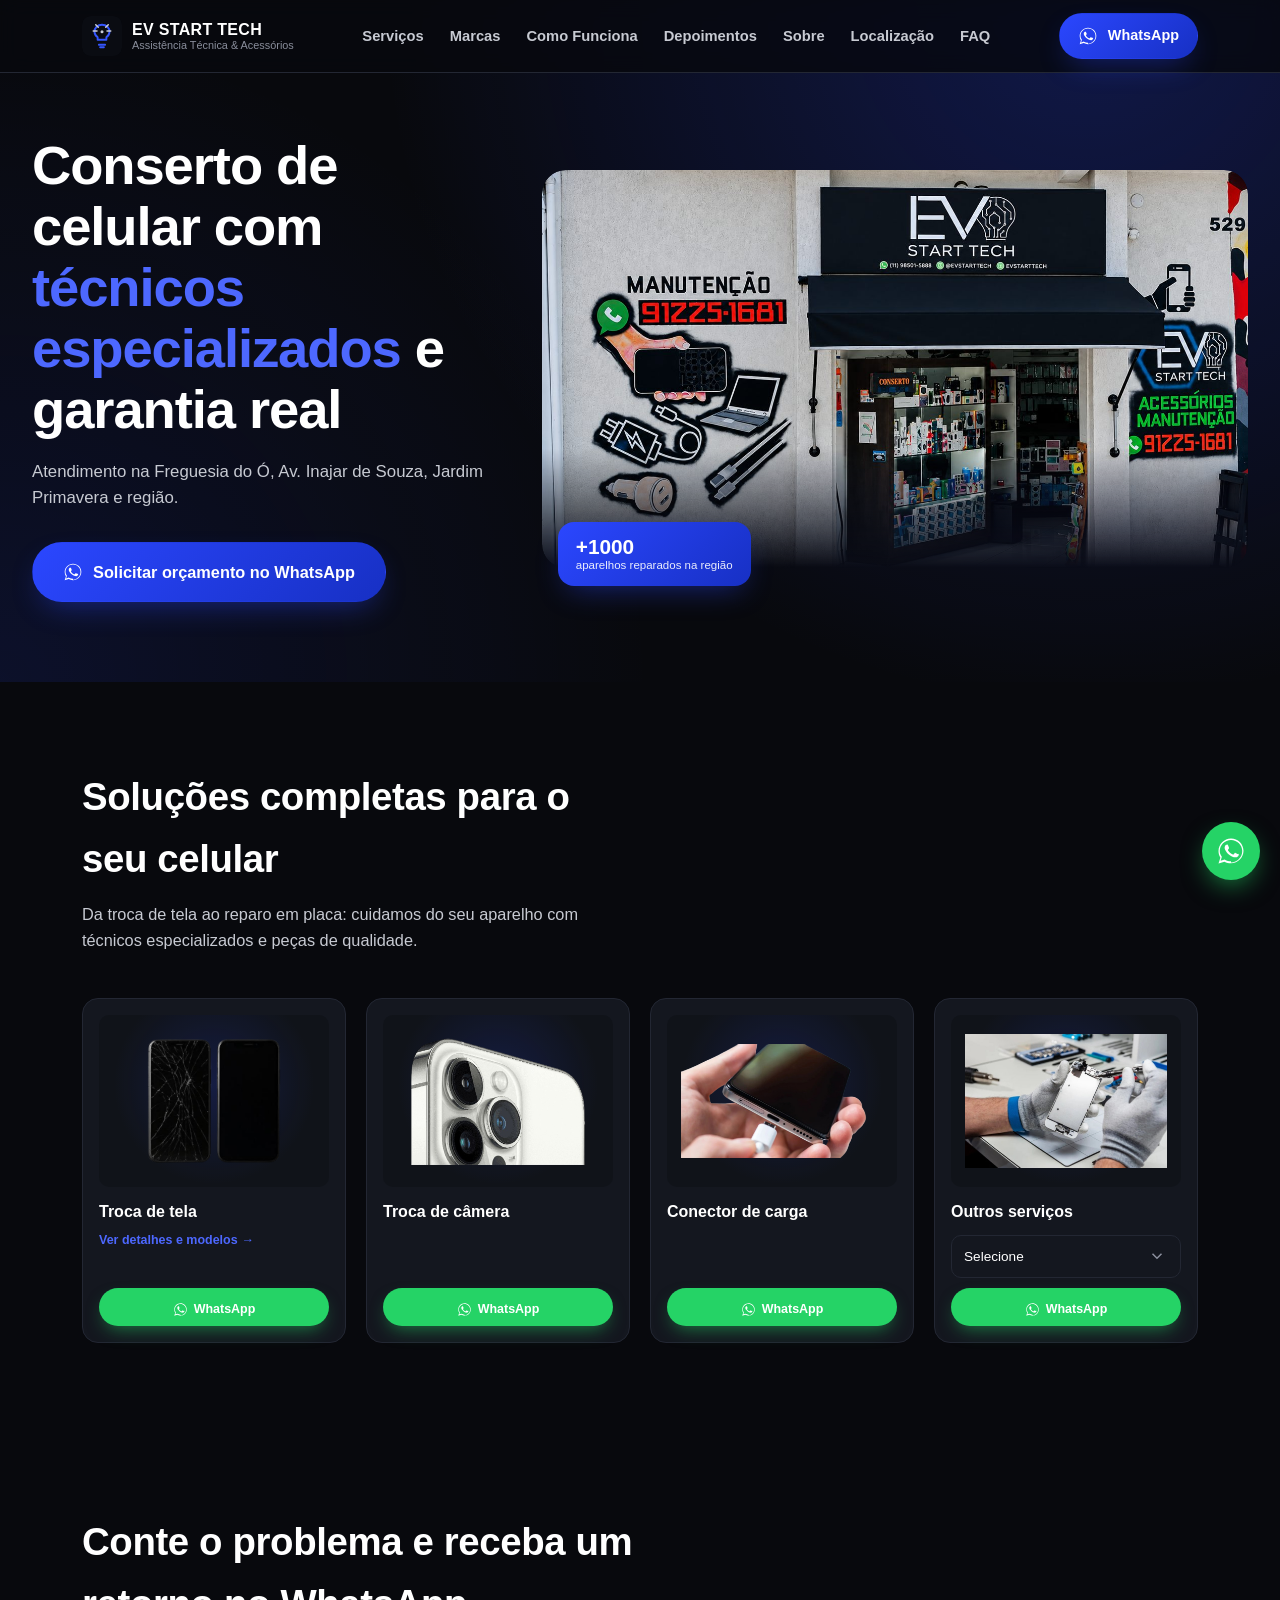
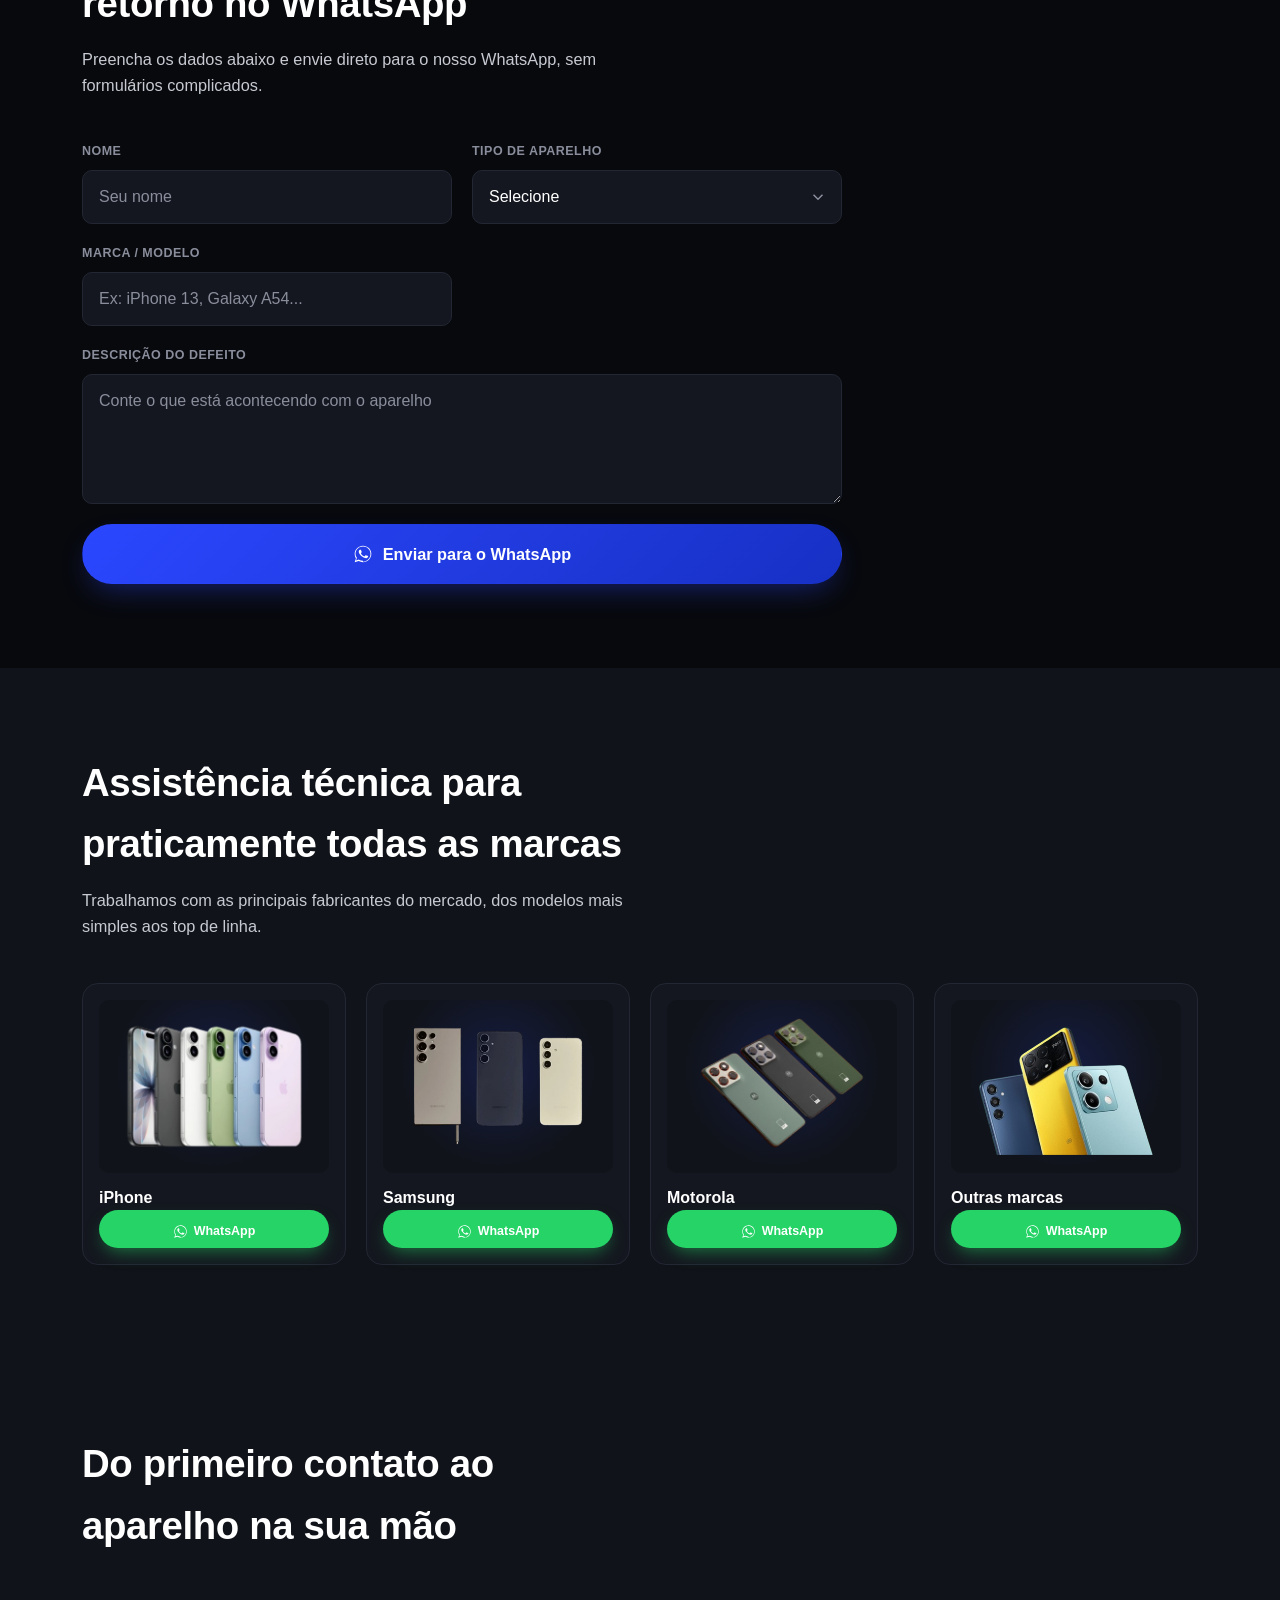
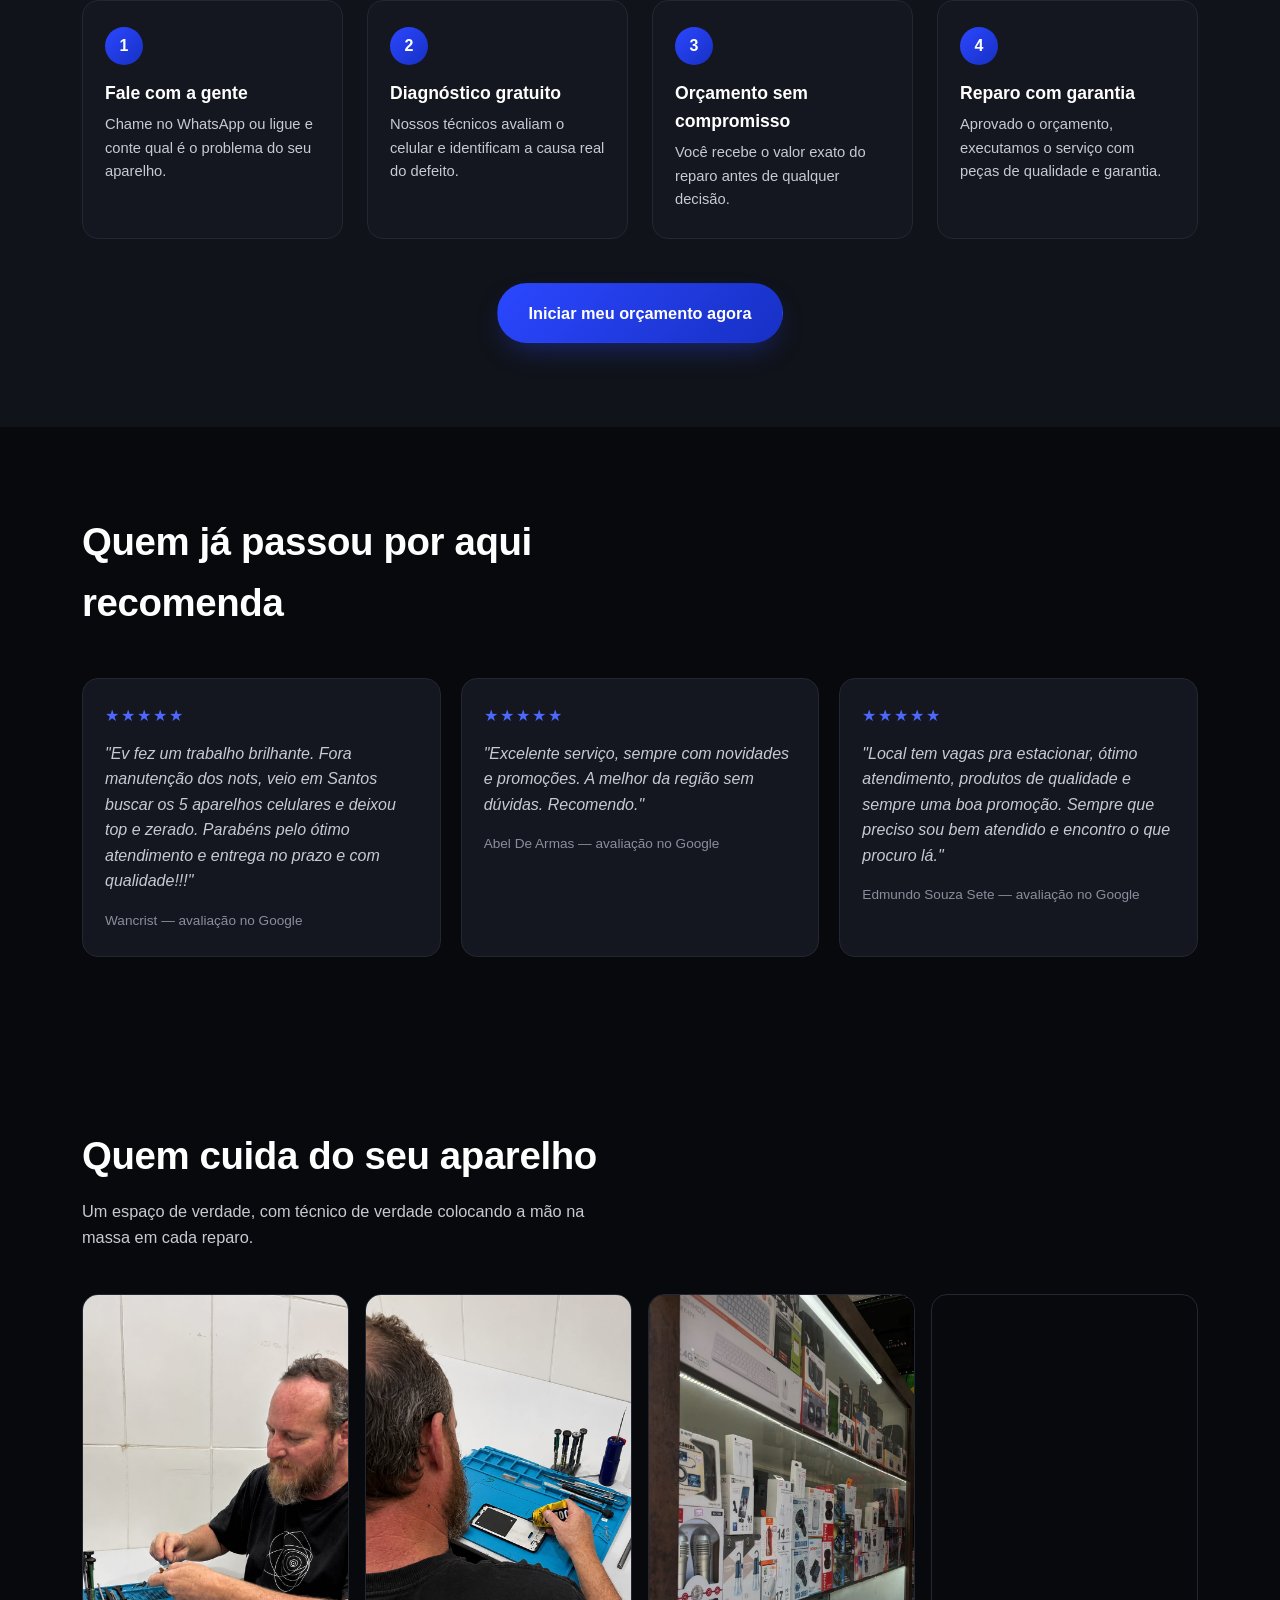
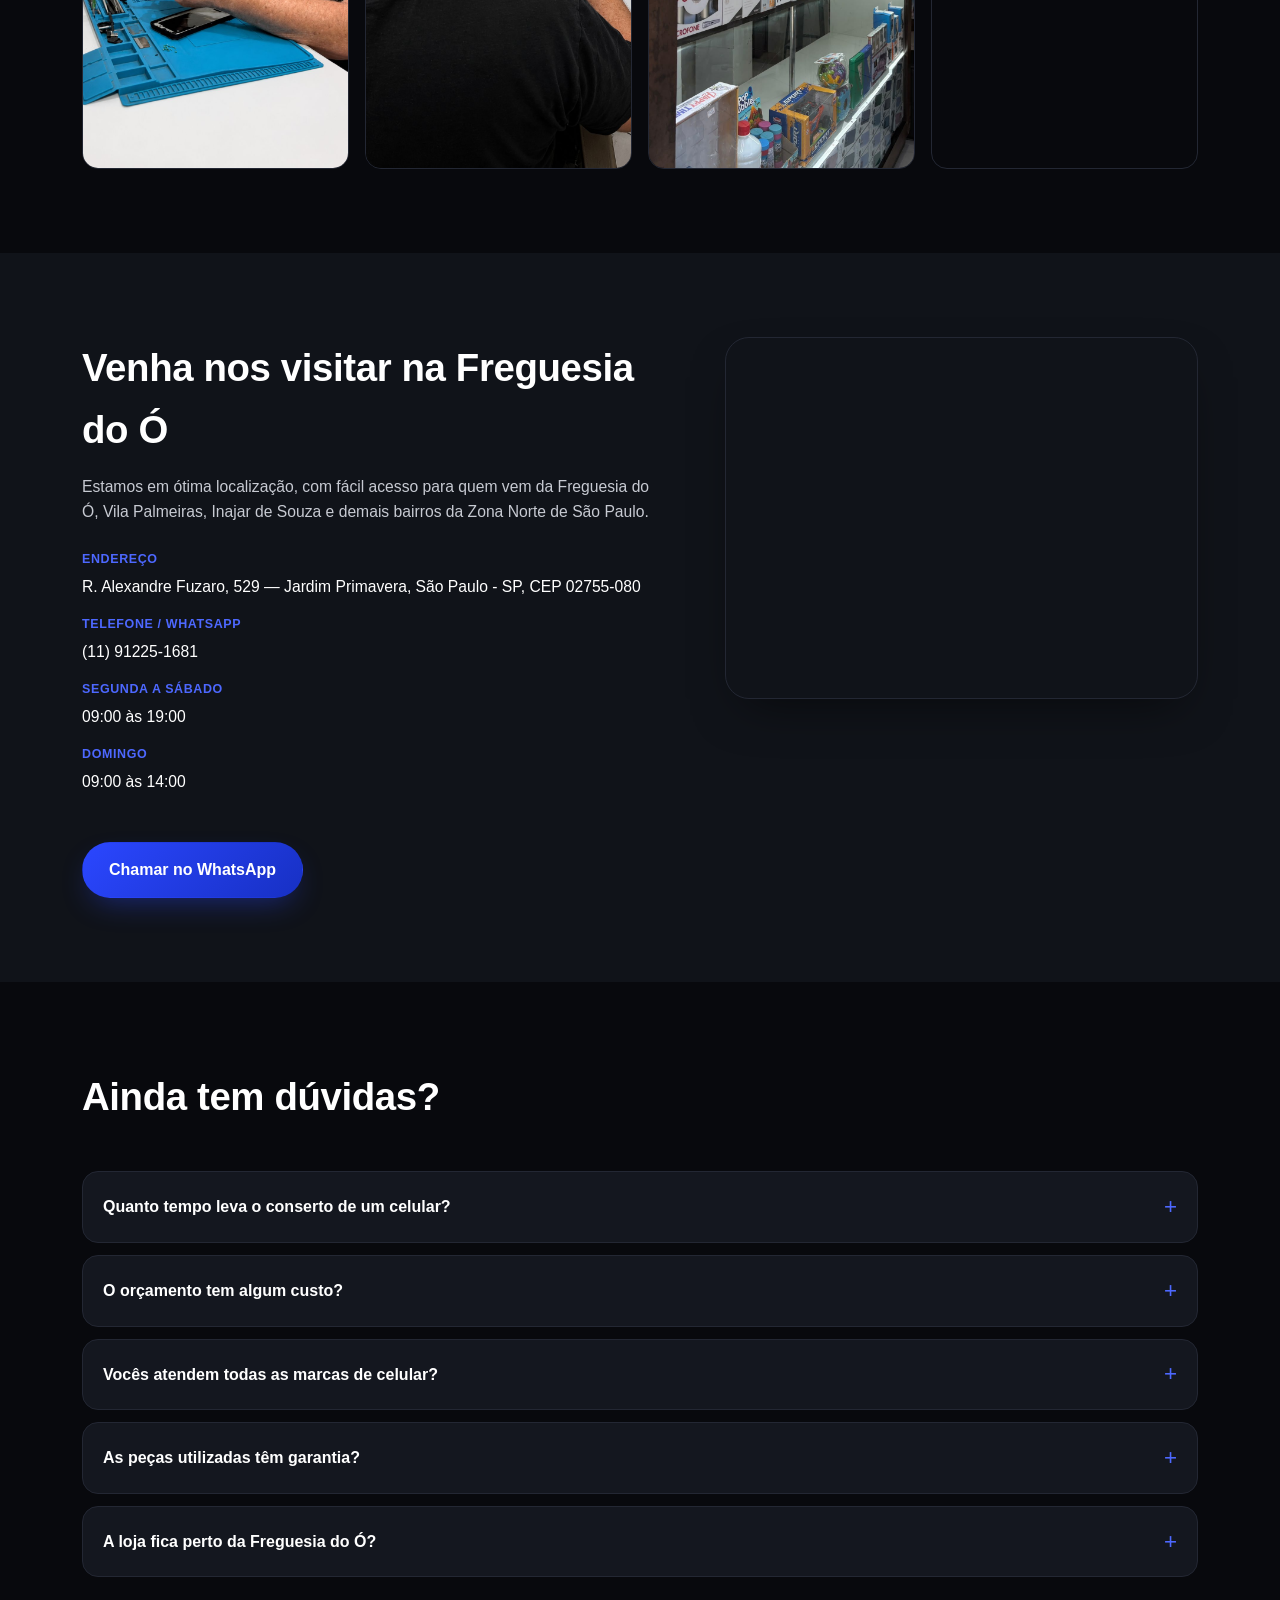
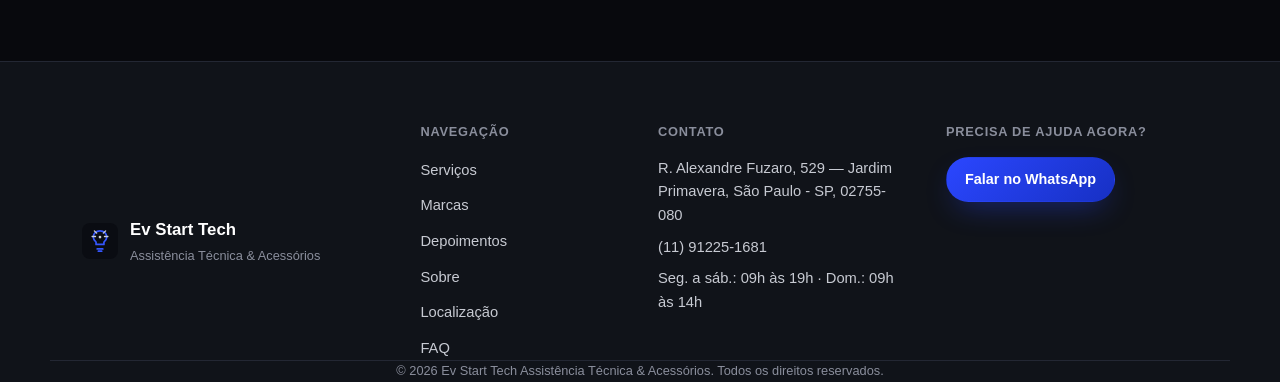
==== index.html @ 55be6698 "Adiciona dropdown no menu Serviços com links para as páginas dedicadas O link "Ver detalhes" ficava " ====
<!DOCTYPE html>
<html lang="pt-BR">
<head>
<meta charset="UTF-8">
<meta name="viewport" content="width=device-width, initial-scale=1, viewport-fit=cover">
<title>Assistência Técnica de Celular na Freguesia do Ó | Ev Start Tech</title>
<meta name="description" content="Assistência técnica especializada em celulares na Freguesia do Ó, Vila Palmeiras e Inajar de Souza. Troca de tela, bateria e mais. Orçamento rápido pelo WhatsApp, com garantia.">
<link rel="canonical" href="https://evstarttech.com.br/">
<meta name="robots" content="index, follow">
<meta name="theme-color" content="#0a0c12">
<meta name="author" content="Ev Start Tech Assistência Técnica & Acessórios">

<!-- Open Graph -->
<meta property="og:type" content="business.business">
<meta property="og:site_name" content="Ev Start Tech Assistência Técnica & Acessórios">
<meta property="og:title" content="Assistência Técnica de Celular na Freguesia do Ó | Ev Start Tech">
<meta property="og:description" content="Técnicos especializados, peças de qualidade e garantia. Troca de tela, bateria, conector de carga e muito mais. Fale agora no WhatsApp.">
<meta property="og:image" content="https://evstarttech.com.br/assets/img/fachada-evstart-tech.jpg">
<meta property="og:url" content="https://evstarttech.com.br/">
<meta property="og:locale" content="pt_BR">

<!-- Twitter -->
<meta name="twitter:card" content="summary_large_image">
<meta name="twitter:title" content="Assistência Técnica de Celular na Freguesia do Ó | Ev Start Tech">
<meta name="twitter:description" content="Conserto de celular com técnicos especializados, peças de qualidade e garantia. Orçamento sem compromisso pelo WhatsApp.">
<meta name="twitter:image" content="https://evstarttech.com.br/assets/img/fachada-evstart-tech.jpg">

<link rel="icon" type="image/svg+xml" href="assets/img/favicon.svg">
<link rel="manifest" href="site.webmanifest">
<link rel="preload" href="css/style.css" as="style">
<link rel="stylesheet" href="css/style.css">

<script type="application/ld+json">
{
  "@context": "https://schema.org",
  "@type": "ElectronicsStore",
  "@id": "https://evstarttech.com.br/#negocio",
  "name": "Ev Start Tech Assistência Técnica & Acessórios",
  "image": "https://evstarttech.com.br/assets/img/fachada-evstart-tech.jpg",
  "url": "https://evstarttech.com.br/",
  "telephone": "+5511912251681",
  "priceRange": "$$",
  "address": {
    "@type": "PostalAddress",
    "streetAddress": "R. Alexandre Fuzaro, 529 - Jardim Primavera",
    "addressLocality": "São Paulo",
    "addressRegion": "SP",
    "postalCode": "02755-080",
    "addressCountry": "BR"
  },
  "geo": {
    "@type": "GeoCoordinates",
    "latitude": -23.4889004,
    "longitude": -46.6825824
  },
  "areaServed": [
    {"@type": "Place", "name": "Freguesia do Ó"},
    {"@type": "Place", "name": "Vila Palmeiras"},
    {"@type": "Place", "name": "Inajar de Souza"},
    {"@type": "Place", "name": "Zona Norte de São Paulo"}
  ],
  "openingHoursSpecification": [
    {
      "@type": "OpeningHoursSpecification",
      "dayOfWeek": ["Monday","Tuesday","Wednesday","Thursday","Friday","Saturday"],
      "opens": "09:00",
      "closes": "19:00"
    },
    {
      "@type": "OpeningHoursSpecification",
      "dayOfWeek": ["Sunday"],
      "opens": "09:00",
      "closes": "14:00"
    }
  ],
  "sameAs": [
    "https://www.instagram.com/evstarttechoficial/",
    "https://www.facebook.com/people/EVstarttech/61557931019876/",
    "https://maps.app.goo.gl/JSgq7ctS7Nh7Yr2N9"
  ]
}
</script>
<script type="application/ld+json">
{
  "@context": "https://schema.org",
  "@type": "BreadcrumbList",
  "itemListElement": [
    {"@type": "ListItem", "position": 1, "name": "Início", "item": "https://evstarttech.com.br/"},
    {"@type": "ListItem", "position": 2, "name": "Assistência Técnica de Celular", "item": "https://evstarttech.com.br/#servicos"}
  ]
}
</script>
<script type="application/ld+json">
{
  "@context": "https://schema.org",
  "@type": "FAQPage",
  "mainEntity": [
    {
      "@type": "Question",
      "name": "Quanto tempo leva o conserto de um celular?",
      "acceptedAnswer": {"@type": "Answer", "text": "A maioria dos reparos simples, como troca de tela ou bateria, é feita no mesmo dia. Reparos em placa ou casos mais complexos passam por diagnóstico técnico antes de um prazo ser informado."}
    },
    {
      "@type": "Question",
      "name": "O orçamento tem algum custo?",
      "acceptedAnswer": {"@type": "Answer", "text": "Não. O diagnóstico e o orçamento são gratuitos e sem compromisso. Você só decide depois de saber o valor exato do reparo."}
    },
    {
      "@type": "Question",
      "name": "Vocês atendem todas as marcas de celular?",
      "acceptedAnswer": {"@type": "Answer", "text": "Sim. Atendemos Apple (iPhone), Samsung, Motorola, Xiaomi, Redmi, POCO, Realme, ASUS, LG, Huawei, Honor, Oppo, Vivo, Nokia, TCL, Positivo, Multilaser e outras marcas."}
    },
    {
      "@type": "Question",
      "name": "As peças utilizadas têm garantia?",
      "acceptedAnswer": {"@type": "Answer", "text": "Sim. Trabalhamos com peças de qualidade e todo serviço realizado na Ev Start Tech sai com garantia."}
    },
    {
      "@type": "Question",
      "name": "A loja fica perto da Freguesia do Ó?",
      "acceptedAnswer": {"@type": "Answer", "text": "Sim, estamos localizados na R. Alexandre Fuzaro, 529, Jardim Primavera, São Paulo, atendendo a Freguesia do Ó, Vila Palmeiras, Inajar de Souza e toda a Zona Norte."}
    }
  ]
}
</script>
</head>
<body>

<a class="skip-link" href="#conteudo">Pular para o conteúdo</a>

<!-- HEADER -->
<header class="site-header" id="topo">
  <div class="container header-inner">
    <a href="#topo" class="brand" aria-label="Ev Start Tech - Início">
      <img src="assets/img/favicon.svg" alt="" width="40" height="40" class="brand-mark">
      <span class="brand-text">
        <strong>EV START TECH</strong>
        <small>Assistência Técnica &amp; Acessórios</small>
      </span>
    </a>

    <nav class="main-nav" id="main-nav" aria-label="Navegação principal">
      <ul>
        <li class="has-dropdown">
          <a href="#servicos">Serviços</a>
          <ul class="dropdown">
            <li><a href="troca-de-tela-iphone.html">Troca de Tela de iPhone</a></li>
            <li><a href="troca-de-bateria.html">Troca de Bateria</a></li>
          </ul>
        </li>
        <li><a href="#marcas">Marcas</a></li>
        <li><a href="#como-funciona">Como Funciona</a></li>
        <li><a href="#depoimentos">Depoimentos</a></li>
        <li><a href="#sobre">Sobre</a></li>
        <li><a href="#localizacao">Localização</a></li>
        <li><a href="#faq">FAQ</a></li>
      </ul>
    </nav>

    <div class="header-actions">
      <a class="btn btn-primary btn-sm" href="https://wa.me/5511912251681?text=Ol%C3%A1!%20Vim%20pelo%20site%20e%20gostaria%20de%20um%20or%C3%A7amento." target="_blank" rel="noopener" aria-label="Falar no WhatsApp">
        <svg class="icon" viewBox="0 0 24 24" aria-hidden="true"><path d="M17.5 14.4c-.3-.1-1.7-.8-1.9-.9-.3-.1-.5-.1-.6.1-.2.3-.7.9-.9 1.1-.2.2-.3.2-.6.1-.3-.1-1.2-.5-2.3-1.4-.9-.8-1.4-1.7-1.6-2-.2-.3 0-.5.1-.6.1-.1.3-.3.4-.5.1-.2.2-.3.3-.5.1-.2 0-.4 0-.5C10.3 9 9.8 7.8 9.6 7.3c-.2-.5-.4-.4-.6-.4h-.5c-.2 0-.5.1-.7.3-.2.3-.9.9-.9 2.2s1 2.6 1.1 2.7c.1.2 2 3 4.7 4.2.7.3 1.2.5 1.6.6.7.2 1.3.2 1.8.1.5-.1 1.7-.7 1.9-1.3.2-.7.2-1.2.2-1.3-.1-.1-.3-.2-.6-.3z"/><path d="M12 2C6.5 2 2 6.5 2 12c0 1.9.5 3.7 1.5 5.3L2 22l4.8-1.5c1.5.8 3.3 1.3 5.2 1.3 5.5 0 10-4.5 10-10S17.5 2 12 2zm0 18.2c-1.7 0-3.4-.5-4.8-1.3l-.3-.2-3.2 1 1-3.1-.2-.3C3.5 15 3 13.5 3 12c0-4.9 4-8.9 9-8.9s9 4 9 8.9-4 9.2-9 9.2z"/></svg>
        <span class="btn-label">WhatsApp</span>
      </a>
      <button class="nav-toggle" id="navToggle" aria-expanded="false" aria-controls="main-nav" aria-label="Abrir menu">
        <span></span><span></span><span></span>
      </button>
    </div>
  </div>
</header>

<main id="conteudo">

  <!-- HERO -->
  <section class="hero" id="inicio">
    <div class="container hero-grid">
      <div class="hero-copy reveal">
        <h1>Conserto de celular com <span class="text-accent">técnicos especializados</span> e garantia real</h1>
        <p class="hero-sub">Atendimento na Freguesia do Ó, Av. Inajar de Souza, Jardim Primavera e região.</p>

        <div class="hero-ctas">
          <a class="btn btn-primary btn-lg" href="https://wa.me/5511912251681?text=Ol%C3%A1!%20Vim%20pelo%20site%20e%20gostaria%20de%20um%20or%C3%A7amento%20para%20o%20conserto%20do%20meu%20aparelho." target="_blank" rel="noopener">
            <svg class="icon" viewBox="0 0 24 24" aria-hidden="true"><path d="M17.5 14.4c-.3-.1-1.7-.8-1.9-.9-.3-.1-.5-.1-.6.1-.2.3-.7.9-.9 1.1-.2.2-.3.2-.6.1-.3-.1-1.2-.5-2.3-1.4-.9-.8-1.4-1.7-1.6-2-.2-.3 0-.5.1-.6.1-.1.3-.3.4-.5.1-.2.2-.3.3-.5.1-.2 0-.4 0-.5C10.3 9 9.8 7.8 9.6 7.3c-.2-.5-.4-.4-.6-.4h-.5c-.2 0-.5.1-.7.3-.2.3-.9.9-.9 2.2s1 2.6 1.1 2.7c.1.2 2 3 4.7 4.2.7.3 1.2.5 1.6.6.7.2 1.3.2 1.8.1.5-.1 1.7-.7 1.9-1.3.2-.7.2-1.2.2-1.3-.1-.1-.3-.2-.6-.3z"/><path d="M12 2C6.5 2 2 6.5 2 12c0 1.9.5 3.7 1.5 5.3L2 22l4.8-1.5c1.5.8 3.3 1.3 5.2 1.3 5.5 0 10-4.5 10-10S17.5 2 12 2zm0 18.2c-1.7 0-3.4-.5-4.8-1.3l-.3-.2-3.2 1 1-3.1-.2-.3C3.5 15 3 13.5 3 12c0-4.9 4-8.9 9-8.9s9 4 9 8.9-4 9.2-9 9.2z"/></svg>
            Solicitar orçamento no WhatsApp
          </a>
        </div>
      </div>

      <div class="hero-media reveal">
        <div class="hero-media-inner">
          <img src="assets/img/fachada-evstart-tech.jpg" alt="Fachada da loja Ev Start Tech, assistência técnica de celulares na Rua Alexandre Fuzaro, Jardim Primavera, São Paulo" width="1400" height="788" loading="eager" fetchpriority="high">
          <div class="hero-media-badge">
            <strong>+1000</strong>
            <span>aparelhos reparados na região</span>
          </div>
        </div>
      </div>
    </div>
  </section>

  <!-- SERVIÇOS -->
  <section class="section" id="servicos">
    <div class="container">
      <header class="section-head reveal">
        <h2>Soluções completas para o seu celular</h2>
        <p class="section-sub">Da troca de tela ao reparo em placa: cuidamos do seu aparelho com técnicos especializados e peças de qualidade.</p>
      </header>

      <div class="grid grid-4">
        <article class="brand-card reveal">
          <div class="brand-card-media">
            <img src="assets/img/servico-troca-tela.png" alt="Troca de tela de celular" width="800" height="754" loading="lazy" decoding="async">
          </div>
          <h3>Troca de tela</h3>
          <a class="brand-card-more" href="troca-de-tela-iphone.html">Ver detalhes e modelos <span aria-hidden="true">→</span></a>
          <a class="card-cta" href="https://wa.me/5511912251681?text=Ol%C3%A1!%20Gostaria%20de%20saber%20mais%20sobre%20troca%20de%20tela." target="_blank" rel="noopener"><svg viewBox="0 0 24 24" aria-hidden="true"><path d="M17.5 14.4c-.3-.1-1.7-.8-1.9-.9-.3-.1-.5-.1-.6.1-.2.3-.7.9-.9 1.1-.2.2-.3.2-.6.1-.3-.1-1.2-.5-2.3-1.4-.9-.8-1.4-1.7-1.6-2-.2-.3 0-.5.1-.6.1-.1.3-.3.4-.5.1-.2.2-.3.3-.5.1-.2 0-.4 0-.5C10.3 9 9.8 7.8 9.6 7.3c-.2-.5-.4-.4-.6-.4h-.5c-.2 0-.5.1-.7.3-.2.3-.9.9-.9 2.2s1 2.6 1.1 2.7c.1.2 2 3 4.7 4.2.7.3 1.2.5 1.6.6.7.2 1.3.2 1.8.1.5-.1 1.7-.7 1.9-1.3.2-.7.2-1.2.2-1.3-.1-.1-.3-.2-.6-.3z"/><path d="M12 2C6.5 2 2 6.5 2 12c0 1.9.5 3.7 1.5 5.3L2 22l4.8-1.5c1.5.8 3.3 1.3 5.2 1.3 5.5 0 10-4.5 10-10S17.5 2 12 2zm0 18.2c-1.7 0-3.4-.5-4.8-1.3l-.3-.2-3.2 1 1-3.1-.2-.3C3.5 15 3 13.5 3 12c0-4.9 4-8.9 9-8.9s9 4 9 8.9-4 9.2-9 9.2z"/></svg>WhatsApp</a>
        </article>
        <article class="brand-card reveal">
          <div class="brand-card-media">
            <img src="assets/img/servico-troca-camera.png" alt="Troca de câmera de celular" width="800" height="507" loading="lazy" decoding="async">
          </div>
          <h3>Troca de câmera</h3>
          <a class="card-cta" href="https://wa.me/5511912251681?text=Ol%C3%A1!%20Gostaria%20de%20saber%20mais%20sobre%20troca%20de%20c%C3%A2mera." target="_blank" rel="noopener"><svg viewBox="0 0 24 24" aria-hidden="true"><path d="M17.5 14.4c-.3-.1-1.7-.8-1.9-.9-.3-.1-.5-.1-.6.1-.2.3-.7.9-.9 1.1-.2.2-.3.2-.6.1-.3-.1-1.2-.5-2.3-1.4-.9-.8-1.4-1.7-1.6-2-.2-.3 0-.5.1-.6.1-.1.3-.3.4-.5.1-.2.2-.3.3-.5.1-.2 0-.4 0-.5C10.3 9 9.8 7.8 9.6 7.3c-.2-.5-.4-.4-.6-.4h-.5c-.2 0-.5.1-.7.3-.2.3-.9.9-.9 2.2s1 2.6 1.1 2.7c.1.2 2 3 4.7 4.2.7.3 1.2.5 1.6.6.7.2 1.3.2 1.8.1.5-.1 1.7-.7 1.9-1.3.2-.7.2-1.2.2-1.3-.1-.1-.3-.2-.6-.3z"/><path d="M12 2C6.5 2 2 6.5 2 12c0 1.9.5 3.7 1.5 5.3L2 22l4.8-1.5c1.5.8 3.3 1.3 5.2 1.3 5.5 0 10-4.5 10-10S17.5 2 12 2zm0 18.2c-1.7 0-3.4-.5-4.8-1.3l-.3-.2-3.2 1 1-3.1-.2-.3C3.5 15 3 13.5 3 12c0-4.9 4-8.9 9-8.9s9 4 9 8.9-4 9.2-9 9.2z"/></svg>WhatsApp</a>
        </article>
        <article class="brand-card reveal">
          <div class="brand-card-media">
            <img src="assets/img/servico-conector-carga.png" alt="Troca de conector de carga de celular" width="800" height="450" loading="lazy" decoding="async">
          </div>
          <h3>Conector de carga</h3>
          <a class="card-cta" href="https://wa.me/5511912251681?text=Ol%C3%A1!%20Gostaria%20de%20saber%20mais%20sobre%20troca%20do%20conector%20de%20carga." target="_blank" rel="noopener"><svg viewBox="0 0 24 24" aria-hidden="true"><path d="M17.5 14.4c-.3-.1-1.7-.8-1.9-.9-.3-.1-.5-.1-.6.1-.2.3-.7.9-.9 1.1-.2.2-.3.2-.6.1-.3-.1-1.2-.5-2.3-1.4-.9-.8-1.4-1.7-1.6-2-.2-.3 0-.5.1-.6.1-.1.3-.3.4-.5.1-.2.2-.3.3-.5.1-.2 0-.4 0-.5C10.3 9 9.8 7.8 9.6 7.3c-.2-.5-.4-.4-.6-.4h-.5c-.2 0-.5.1-.7.3-.2.3-.9.9-.9 2.2s1 2.6 1.1 2.7c.1.2 2 3 4.7 4.2.7.3 1.2.5 1.6.6.7.2 1.3.2 1.8.1.5-.1 1.7-.7 1.9-1.3.2-.7.2-1.2.2-1.3-.1-.1-.3-.2-.6-.3z"/><path d="M12 2C6.5 2 2 6.5 2 12c0 1.9.5 3.7 1.5 5.3L2 22l4.8-1.5c1.5.8 3.3 1.3 5.2 1.3 5.5 0 10-4.5 10-10S17.5 2 12 2zm0 18.2c-1.7 0-3.4-.5-4.8-1.3l-.3-.2-3.2 1 1-3.1-.2-.3C3.5 15 3 13.5 3 12c0-4.9 4-8.9 9-8.9s9 4 9 8.9-4 9.2-9 9.2z"/></svg>WhatsApp</a>
        </article>
        <article class="brand-card reveal">
          <div class="brand-card-media">
            <img src="assets/img/servico-outros.jpg" alt="Outros reparos de celular disponíveis" width="800" height="532" loading="lazy" decoding="async">
          </div>
          <h3>Outros serviços</h3>
          <form class="other-services-form" id="otherServiceForm">
            <select id="otherService" name="servico" required aria-label="Selecione o serviço">
              <option value="" disabled selected>Selecione</option>
              <option value="Troca de bateria">Troca de bateria</option>
              <option value="Troca de microfone">Troca de microfone</option>
              <option value="Troca de alto-falante">Troca de alto-falante</option>
              <option value="Reparo em placa">Reparo em placa</option>
              <option value="Atualização de sistema">Atualização de sistema</option>
              <option value="Desoxidação">Desoxidação</option>
              <option value="Recuperação de aparelhos">Recuperação de aparelhos</option>
              <option value="Diagnóstico técnico">Diagnóstico técnico</option>
            </select>
            <button class="card-cta" type="submit"><svg viewBox="0 0 24 24" aria-hidden="true"><path d="M17.5 14.4c-.3-.1-1.7-.8-1.9-.9-.3-.1-.5-.1-.6.1-.2.3-.7.9-.9 1.1-.2.2-.3.2-.6.1-.3-.1-1.2-.5-2.3-1.4-.9-.8-1.4-1.7-1.6-2-.2-.3 0-.5.1-.6.1-.1.3-.3.4-.5.1-.2.2-.3.3-.5.1-.2 0-.4 0-.5C10.3 9 9.8 7.8 9.6 7.3c-.2-.5-.4-.4-.6-.4h-.5c-.2 0-.5.1-.7.3-.2.3-.9.9-.9 2.2s1 2.6 1.1 2.7c.1.2 2 3 4.7 4.2.7.3 1.2.5 1.6.6.7.2 1.3.2 1.8.1.5-.1 1.7-.7 1.9-1.3.2-.7.2-1.2.2-1.3-.1-.1-.3-.2-.6-.3z"/><path d="M12 2C6.5 2 2 6.5 2 12c0 1.9.5 3.7 1.5 5.3L2 22l4.8-1.5c1.5.8 3.3 1.3 5.2 1.3 5.5 0 10-4.5 10-10S17.5 2 12 2zm0 18.2c-1.7 0-3.4-.5-4.8-1.3l-.3-.2-3.2 1 1-3.1-.2-.3C3.5 15 3 13.5 3 12c0-4.9 4-8.9 9-8.9s9 4 9 8.9-4 9.2-9 9.2z"/></svg>WhatsApp</button>
          </form>
        </article>
      </div>
    </div>
  </section>

  <!-- TRIAGEM E ORÇAMENTO RÁPIDO -->
  <section class="section" id="orcamento-rapido">
    <div class="container">
      <header class="section-head reveal">
        <h2>Conte o problema e receba um retorno no WhatsApp</h2>
        <p class="section-sub">Preencha os dados abaixo e envie direto para o nosso WhatsApp, sem formulários complicados.</p>
      </header>

      <form class="quote-form reveal" id="quoteForm" novalidate>
        <div class="field">
          <label for="quoteName">Nome</label>
          <input type="text" id="quoteName" name="nome" autocomplete="name" placeholder="Seu nome" required>
        </div>
        <div class="field">
          <label for="quoteType">Tipo de aparelho</label>
          <select id="quoteType" name="tipo" required>
            <option value="" disabled selected>Selecione</option>
            <option value="Celular">Celular</option>
            <option value="Tablet">Tablet</option>
            <option value="Notebook">Notebook</option>
            <option value="Outros">Outros</option>
          </select>
        </div>
        <div class="field">
          <label for="quoteModel">Marca / Modelo</label>
          <input type="text" id="quoteModel" name="modelo" placeholder="Ex: iPhone 13, Galaxy A54..." required>
        </div>
        <div class="field field-full">
          <label for="quoteIssue">Descrição do defeito</label>
          <textarea id="quoteIssue" name="defeito" rows="4" placeholder="Conte o que está acontecendo com o aparelho" required></textarea>
        </div>
        <div class="field field-full">
          <button class="btn btn-primary btn-lg" type="submit">
            <svg class="icon" viewBox="0 0 24 24" aria-hidden="true"><path d="M17.5 14.4c-.3-.1-1.7-.8-1.9-.9-.3-.1-.5-.1-.6.1-.2.3-.7.9-.9 1.1-.2.2-.3.2-.6.1-.3-.1-1.2-.5-2.3-1.4-.9-.8-1.4-1.7-1.6-2-.2-.3 0-.5.1-.6.1-.1.3-.3.4-.5.1-.2.2-.3.3-.5.1-.2 0-.4 0-.5C10.3 9 9.8 7.8 9.6 7.3c-.2-.5-.4-.4-.6-.4h-.5c-.2 0-.5.1-.7.3-.2.3-.9.9-.9 2.2s1 2.6 1.1 2.7c.1.2 2 3 4.7 4.2.7.3 1.2.5 1.6.6.7.2 1.3.2 1.8.1.5-.1 1.7-.7 1.9-1.3.2-.7.2-1.2.2-1.3-.1-.1-.3-.2-.6-.3z"/><path d="M12 2C6.5 2 2 6.5 2 12c0 1.9.5 3.7 1.5 5.3L2 22l4.8-1.5c1.5.8 3.3 1.3 5.2 1.3 5.5 0 10-4.5 10-10S17.5 2 12 2zm0 18.2c-1.7 0-3.4-.5-4.8-1.3l-.3-.2-3.2 1 1-3.1-.2-.3C3.5 15 3 13.5 3 12c0-4.9 4-8.9 9-8.9s9 4 9 8.9-4 9.2-9 9.2z"/></svg>
            Enviar para o WhatsApp
          </button>
        </div>
      </form>
    </div>
  </section>

  <!-- MARCAS ATENDIDAS -->
  <section class="section section-alt" id="marcas">
    <div class="container">
      <header class="section-head reveal">
        <h2>Assistência técnica para praticamente todas as marcas</h2>
        <p class="section-sub">Trabalhamos com as principais fabricantes do mercado, dos modelos mais simples aos top de linha.</p>
      </header>

      <div class="grid grid-4">
        <article class="brand-card reveal">
          <div class="brand-card-media">
            <img src="assets/img/marca-iphone.png" alt="Linha de iPhones em várias cores" width="800" height="600" loading="lazy" decoding="async">
          </div>
          <h3>iPhone</h3>
          <a class="card-cta" href="https://wa.me/5511912251681?text=Ol%C3%A1!%20Tenho%20um%20iPhone%20para%20consertar%2C%20pode%20me%20ajudar%3F" target="_blank" rel="noopener"><svg viewBox="0 0 24 24" aria-hidden="true"><path d="M17.5 14.4c-.3-.1-1.7-.8-1.9-.9-.3-.1-.5-.1-.6.1-.2.3-.7.9-.9 1.1-.2.2-.3.2-.6.1-.3-.1-1.2-.5-2.3-1.4-.9-.8-1.4-1.7-1.6-2-.2-.3 0-.5.1-.6.1-.1.3-.3.4-.5.1-.2.2-.3.3-.5.1-.2 0-.4 0-.5C10.3 9 9.8 7.8 9.6 7.3c-.2-.5-.4-.4-.6-.4h-.5c-.2 0-.5.1-.7.3-.2.3-.9.9-.9 2.2s1 2.6 1.1 2.7c.1.2 2 3 4.7 4.2.7.3 1.2.5 1.6.6.7.2 1.3.2 1.8.1.5-.1 1.7-.7 1.9-1.3.2-.7.2-1.2.2-1.3-.1-.1-.3-.2-.6-.3z"/><path d="M12 2C6.5 2 2 6.5 2 12c0 1.9.5 3.7 1.5 5.3L2 22l4.8-1.5c1.5.8 3.3 1.3 5.2 1.3 5.5 0 10-4.5 10-10S17.5 2 12 2zm0 18.2c-1.7 0-3.4-.5-4.8-1.3l-.3-.2-3.2 1 1-3.1-.2-.3C3.5 15 3 13.5 3 12c0-4.9 4-8.9 9-8.9s9 4 9 8.9-4 9.2-9 9.2z"/></svg>WhatsApp</a>
        </article>
        <article class="brand-card reveal">
          <div class="brand-card-media">
            <img src="assets/img/marca-samsung.png" alt="Linha de celulares Samsung Galaxy" width="800" height="556" loading="lazy" decoding="async">
          </div>
          <h3>Samsung</h3>
          <a class="card-cta" href="https://wa.me/5511912251681?text=Ol%C3%A1!%20Tenho%20um%20Samsung%20para%20consertar%2C%20pode%20me%20ajudar%3F" target="_blank" rel="noopener"><svg viewBox="0 0 24 24" aria-hidden="true"><path d="M17.5 14.4c-.3-.1-1.7-.8-1.9-.9-.3-.1-.5-.1-.6.1-.2.3-.7.9-.9 1.1-.2.2-.3.2-.6.1-.3-.1-1.2-.5-2.3-1.4-.9-.8-1.4-1.7-1.6-2-.2-.3 0-.5.1-.6.1-.1.3-.3.4-.5.1-.2.2-.3.3-.5.1-.2 0-.4 0-.5C10.3 9 9.8 7.8 9.6 7.3c-.2-.5-.4-.4-.6-.4h-.5c-.2 0-.5.1-.7.3-.2.3-.9.9-.9 2.2s1 2.6 1.1 2.7c.1.2 2 3 4.7 4.2.7.3 1.2.5 1.6.6.7.2 1.3.2 1.8.1.5-.1 1.7-.7 1.9-1.3.2-.7.2-1.2.2-1.3-.1-.1-.3-.2-.6-.3z"/><path d="M12 2C6.5 2 2 6.5 2 12c0 1.9.5 3.7 1.5 5.3L2 22l4.8-1.5c1.5.8 3.3 1.3 5.2 1.3 5.5 0 10-4.5 10-10S17.5 2 12 2zm0 18.2c-1.7 0-3.4-.5-4.8-1.3l-.3-.2-3.2 1 1-3.1-.2-.3C3.5 15 3 13.5 3 12c0-4.9 4-8.9 9-8.9s9 4 9 8.9-4 9.2-9 9.2z"/></svg>WhatsApp</a>
        </article>
        <article class="brand-card reveal">
          <div class="brand-card-media">
            <img src="assets/img/marca-motorola.png" alt="Linha de celulares Motorola" width="800" height="598" loading="lazy" decoding="async">
          </div>
          <h3>Motorola</h3>
          <a class="card-cta" href="https://wa.me/5511912251681?text=Ol%C3%A1!%20Tenho%20um%20Motorola%20para%20consertar%2C%20pode%20me%20ajudar%3F" target="_blank" rel="noopener"><svg viewBox="0 0 24 24" aria-hidden="true"><path d="M17.5 14.4c-.3-.1-1.7-.8-1.9-.9-.3-.1-.5-.1-.6.1-.2.3-.7.9-.9 1.1-.2.2-.3.2-.6.1-.3-.1-1.2-.5-2.3-1.4-.9-.8-1.4-1.7-1.6-2-.2-.3 0-.5.1-.6.1-.1.3-.3.4-.5.1-.2.2-.3.3-.5.1-.2 0-.4 0-.5C10.3 9 9.8 7.8 9.6 7.3c-.2-.5-.4-.4-.6-.4h-.5c-.2 0-.5.1-.7.3-.2.3-.9.9-.9 2.2s1 2.6 1.1 2.7c.1.2 2 3 4.7 4.2.7.3 1.2.5 1.6.6.7.2 1.3.2 1.8.1.5-.1 1.7-.7 1.9-1.3.2-.7.2-1.2.2-1.3-.1-.1-.3-.2-.6-.3z"/><path d="M12 2C6.5 2 2 6.5 2 12c0 1.9.5 3.7 1.5 5.3L2 22l4.8-1.5c1.5.8 3.3 1.3 5.2 1.3 5.5 0 10-4.5 10-10S17.5 2 12 2zm0 18.2c-1.7 0-3.4-.5-4.8-1.3l-.3-.2-3.2 1 1-3.1-.2-.3C3.5 15 3 13.5 3 12c0-4.9 4-8.9 9-8.9s9 4 9 8.9-4 9.2-9 9.2z"/></svg>WhatsApp</a>
        </article>
        <article class="brand-card reveal">
          <div class="brand-card-media">
            <img src="assets/img/marca-outras.png" alt="Outras marcas de celular atendidas" width="800" height="547" loading="lazy" decoding="async">
          </div>
          <h3>Outras marcas</h3>
          <a class="card-cta" href="https://wa.me/5511912251681?text=Ol%C3%A1!%20Tenho%20um%20aparelho%20de%20outra%20marca%2C%20voc%C3%AAs%20atendem%3F" target="_blank" rel="noopener"><svg viewBox="0 0 24 24" aria-hidden="true"><path d="M17.5 14.4c-.3-.1-1.7-.8-1.9-.9-.3-.1-.5-.1-.6.1-.2.3-.7.9-.9 1.1-.2.2-.3.2-.6.1-.3-.1-1.2-.5-2.3-1.4-.9-.8-1.4-1.7-1.6-2-.2-.3 0-.5.1-.6.1-.1.3-.3.4-.5.1-.2.2-.3.3-.5.1-.2 0-.4 0-.5C10.3 9 9.8 7.8 9.6 7.3c-.2-.5-.4-.4-.6-.4h-.5c-.2 0-.5.1-.7.3-.2.3-.9.9-.9 2.2s1 2.6 1.1 2.7c.1.2 2 3 4.7 4.2.7.3 1.2.5 1.6.6.7.2 1.3.2 1.8.1.5-.1 1.7-.7 1.9-1.3.2-.7.2-1.2.2-1.3-.1-.1-.3-.2-.6-.3z"/><path d="M12 2C6.5 2 2 6.5 2 12c0 1.9.5 3.7 1.5 5.3L2 22l4.8-1.5c1.5.8 3.3 1.3 5.2 1.3 5.5 0 10-4.5 10-10S17.5 2 12 2zm0 18.2c-1.7 0-3.4-.5-4.8-1.3l-.3-.2-3.2 1 1-3.1-.2-.3C3.5 15 3 13.5 3 12c0-4.9 4-8.9 9-8.9s9 4 9 8.9-4 9.2-9 9.2z"/></svg>WhatsApp</a>
        </article>
      </div>
    </div>
  </section>

  <!-- COMO FUNCIONA -->
  <section class="section section-alt" id="como-funciona">
    <div class="container">
      <header class="section-head reveal">
        <h2>Do primeiro contato ao aparelho na sua mão</h2>
      </header>

      <ol class="steps reveal">
        <li class="step">
          <span class="step-number">1</span>
          <h3>Fale com a gente</h3>
          <p>Chame no WhatsApp ou ligue e conte qual é o problema do seu aparelho.</p>
        </li>
        <li class="step">
          <span class="step-number">2</span>
          <h3>Diagnóstico gratuito</h3>
          <p>Nossos técnicos avaliam o celular e identificam a causa real do defeito.</p>
        </li>
        <li class="step">
          <span class="step-number">3</span>
          <h3>Orçamento sem compromisso</h3>
          <p>Você recebe o valor exato do reparo antes de qualquer decisão.</p>
        </li>
        <li class="step">
          <span class="step-number">4</span>
          <h3>Reparo com garantia</h3>
          <p>Aprovado o orçamento, executamos o serviço com peças de qualidade e garantia.</p>
        </li>
      </ol>

      <div class="cta-inline reveal">
        <a class="btn btn-primary btn-lg" href="https://wa.me/5511912251681?text=Ol%C3%A1!%20Vim%20pelo%20site%20e%20gostaria%20de%20um%20or%C3%A7amento." target="_blank" rel="noopener">Iniciar meu orçamento agora</a>
      </div>
    </div>
  </section>

  <!-- DEPOIMENTOS -->
  <section class="section" id="depoimentos">
    <div class="container">
      <header class="section-head reveal">
        <h2>Quem já passou por aqui recomenda</h2>
      </header>

      <div class="grid grid-3">
        <blockquote class="testimonial reveal">
          <div class="stars" aria-label="5 de 5 estrelas">★★★★★</div>
          <p>"Ev fez um trabalho brilhante. Fora manutenção dos nots, veio em Santos buscar os 5 aparelhos celulares e deixou top e zerado. Parabéns pelo ótimo atendimento e entrega no prazo e com qualidade!!!"</p>
          <footer>Wancrist — avaliação no Google</footer>
        </blockquote>
        <blockquote class="testimonial reveal">
          <div class="stars" aria-label="5 de 5 estrelas">★★★★★</div>
          <p>"Excelente serviço, sempre com novidades e promoções. A melhor da região sem dúvidas. Recomendo."</p>
          <footer>Abel De Armas — avaliação no Google</footer>
        </blockquote>
        <blockquote class="testimonial reveal">
          <div class="stars" aria-label="5 de 5 estrelas">★★★★★</div>
          <p>"Local tem vagas pra estacionar, ótimo atendimento, produtos de qualidade e sempre uma boa promoção. Sempre que preciso sou bem atendido e encontro o que procuro lá."</p>
          <footer>Edmundo Souza Sete — avaliação no Google</footer>
        </blockquote>
      </div>
    </div>
  </section>

  <!-- SOBRE -->
  <section class="section" id="sobre">
    <div class="container">
      <header class="section-head reveal">
        <h2>Quem cuida do seu aparelho</h2>
        <p class="section-sub">Um espaço de verdade, com técnico de verdade colocando a mão na massa em cada reparo.</p>
      </header>

      <div class="about-gallery reveal">
        <img src="assets/img/sobre-dono-1.jpg" alt="Técnico da Ev Start Tech reparando um celular na bancada" width="900" height="1599" loading="lazy" decoding="async">
        <img src="assets/img/sobre-dono-2.jpg" alt="Técnico da Ev Start Tech aplicando cola de precisão durante o reparo de um aparelho" width="900" height="1599" loading="lazy" decoding="async">
        <img src="assets/img/sobre-loja-1.jpg" alt="Vitrine da Ev Start Tech com acessórios organizados" width="900" height="1600" loading="lazy" decoding="async">
        <img src="assets/img/sobre-loja-2.jpg" alt="Parede de capinhas e acessórios disponíveis na Ev Start Tech" width="900" height="1600" loading="lazy" decoding="async">
      </div>
    </div>
  </section>

  <!-- LOCALIZAÇÃO -->
  <section class="section section-alt" id="localizacao">
    <div class="container split">
      <div class="reveal">
        <h2>Venha nos visitar na Freguesia do Ó</h2>
        <p class="section-sub">Estamos em ótima localização, com fácil acesso para quem vem da Freguesia do Ó, Vila Palmeiras, Inajar de Souza e demais bairros da Zona Norte de São Paulo.</p>

        <dl class="info-list">
          <div>
            <dt>Endereço</dt>
            <dd>R. Alexandre Fuzaro, 529 — Jardim Primavera, São Paulo - SP, CEP 02755-080</dd>
          </div>
          <div>
            <dt>Telefone / WhatsApp</dt>
            <dd><a href="tel:+5511912251681">(11) 91225-1681</a></dd>
          </div>
          <div>
            <dt>Segunda a sábado</dt>
            <dd>09:00 às 19:00</dd>
          </div>
          <div>
            <dt>Domingo</dt>
            <dd>09:00 às 14:00</dd>
          </div>
        </dl>

        <a class="btn btn-primary" href="https://wa.me/5511912251681?text=Ol%C3%A1!%20Gostaria%20de%20visitar%20a%20loja." target="_blank" rel="noopener">Chamar no WhatsApp</a>
      </div>

      <div class="map-frame reveal">
        <iframe
          src="https://maps.google.com/maps?q=R.%20Alexandre%20Fuzaro%2C%20529%20-%20Jardim%20Primavera%2C%20S%C3%A3o%20Paulo%20-%20SP%2C%2002755-080&output=embed"
          title="Mapa de localização da Ev Start Tech na Rua Alexandre Fuzaro, 529"
          loading="lazy"
          referrerpolicy="no-referrer-when-downgrade">
        </iframe>
      </div>
    </div>
  </section>

  <!-- FAQ -->
  <section class="section" id="faq">
    <div class="container">
      <header class="section-head reveal">
        <h2>Ainda tem dúvidas?</h2>
      </header>

      <div class="faq-list reveal">
        <details class="faq-item">
          <summary>Quanto tempo leva o conserto de um celular?</summary>
          <p>A maioria dos reparos simples, como troca de tela ou bateria, é feita no mesmo dia. Reparos em placa ou casos mais complexos passam por diagnóstico técnico antes de um prazo ser informado.</p>
        </details>
        <details class="faq-item">
          <summary>O orçamento tem algum custo?</summary>
          <p>Não. O diagnóstico e o orçamento são gratuitos e sem compromisso. Você só decide depois de saber o valor exato do reparo.</p>
        </details>
        <details class="faq-item">
          <summary>Vocês atendem todas as marcas de celular?</summary>
          <p>Sim. Atendemos Apple (iPhone), Samsung, Motorola, Xiaomi, Redmi, POCO, Realme, ASUS, LG, Huawei, Honor, Oppo, Vivo, Nokia, TCL, Positivo, Multilaser e outras marcas.</p>
        </details>
        <details class="faq-item">
          <summary>As peças utilizadas têm garantia?</summary>
          <p>Sim. Trabalhamos com peças de qualidade e todo serviço realizado na Ev Start Tech sai com garantia.</p>
        </details>
        <details class="faq-item">
          <summary>A loja fica perto da Freguesia do Ó?</summary>
          <p>Sim, estamos localizados na R. Alexandre Fuzaro, 529, Jardim Primavera, São Paulo, atendendo a Freguesia do Ó, Vila Palmeiras, Inajar de Souza e toda a Zona Norte.</p>
        </details>
      </div>
    </div>
  </section>

</main>

<!-- RODAPÉ -->
<footer class="site-footer">
  <div class="container footer-grid">
    <div class="footer-brand">
      <img src="assets/img/favicon.svg" alt="" width="36" height="36">
      <div>
        <strong>Ev Start Tech</strong>
        <p>Assistência Técnica &amp; Acessórios</p>
      </div>
    </div>

    <nav aria-label="Links do rodapé">
      <h3>Navegação</h3>
      <ul>
        <li><a href="#servicos">Serviços</a></li>
        <li><a href="#marcas">Marcas</a></li>
        <li><a href="#depoimentos">Depoimentos</a></li>
        <li><a href="#sobre">Sobre</a></li>
        <li><a href="#localizacao">Localização</a></li>
        <li><a href="#faq">FAQ</a></li>
      </ul>
    </nav>

    <div class="footer-contact">
      <h3>Contato</h3>
      <p>R. Alexandre Fuzaro, 529 — Jardim Primavera, São Paulo - SP, 02755-080</p>
      <p><a href="tel:+5511912251681">(11) 91225-1681</a></p>
      <p>Seg. a sáb.: 09h às 19h · Dom.: 09h às 14h</p>
    </div>

    <div class="footer-cta">
      <h3>Precisa de ajuda agora?</h3>
      <a class="btn btn-primary btn-sm" href="https://wa.me/5511912251681?text=Ol%C3%A1!%20Vim%20pelo%20site%20e%20gostaria%20de%20um%20or%C3%A7amento." target="_blank" rel="noopener">Falar no WhatsApp</a>
    </div>
  </div>

  <div class="container footer-bottom">
    <p>© <span id="year"></span> Ev Start Tech Assistência Técnica &amp; Acessórios. Todos os direitos reservados.</p>
  </div>
</footer>

<!-- BOTÕES FLUTUANTES -->
<a class="whatsapp-float" href="https://wa.me/5511912251681?text=Ol%C3%A1!%20Vim%20pelo%20site%20e%20gostaria%20de%20um%20or%C3%A7amento." target="_blank" rel="noopener" aria-label="Falar no WhatsApp">
  <svg viewBox="0 0 24 24" aria-hidden="true"><path d="M17.5 14.4c-.3-.1-1.7-.8-1.9-.9-.3-.1-.5-.1-.6.1-.2.3-.7.9-.9 1.1-.2.2-.3.2-.6.1-.3-.1-1.2-.5-2.3-1.4-.9-.8-1.4-1.7-1.6-2-.2-.3 0-.5.1-.6.1-.1.3-.3.4-.5.1-.2.2-.3.3-.5.1-.2 0-.4 0-.5C10.3 9 9.8 7.8 9.6 7.3c-.2-.5-.4-.4-.6-.4h-.5c-.2 0-.5.1-.7.3-.2.3-.9.9-.9 2.2s1 2.6 1.1 2.7c.1.2 2 3 4.7 4.2.7.3 1.2.5 1.6.6.7.2 1.3.2 1.8.1.5-.1 1.7-.7 1.9-1.3.2-.7.2-1.2.2-1.3-.1-.1-.3-.2-.6-.3z"/><path d="M12 2C6.5 2 2 6.5 2 12c0 1.9.5 3.7 1.5 5.3L2 22l4.8-1.5c1.5.8 3.3 1.3 5.2 1.3 5.5 0 10-4.5 10-10S17.5 2 12 2zm0 18.2c-1.7 0-3.4-.5-4.8-1.3l-.3-.2-3.2 1 1-3.1-.2-.3C3.5 15 3 13.5 3 12c0-4.9 4-8.9 9-8.9s9 4 9 8.9-4 9.2-9 9.2z"/></svg>
</a>

<button class="back-to-top" id="backToTop" aria-label="Voltar ao topo">
  <svg viewBox="0 0 24 24" aria-hidden="true"><path d="M12 19V5M5 12l7-7 7 7" fill="none" stroke="currentColor" stroke-width="2.2" stroke-linecap="round" stroke-linejoin="round"/></svg>
</button>

<script src="js/script.js" defer></script>
<script src="js/services.js" defer></script>
<script src="js/quote.js" defer></script>
</body>
</html>
---- css/style.css ----
/* =========================================================
   Ev Start Tech — Landing Page
   Paleta: Preto / Azul Royal / Branco / Prata
   ========================================================= */

:root {
  --black: #08090d;
  --black-soft: #101319;
  --panel: #14171f;
  --royal: #2b47ff;
  --royal-dark: #1730c4;
  --royal-glow: #4d68ff;
  --white: #ffffff;
  --silver: #c7cad2;
  --silver-dim: #8a8e9c;
  --line: #232733;
  --amber: #ffb020;

  --radius-sm: 10px;
  --radius-md: 16px;
  --radius-lg: 24px;
  --shadow-lg: 0 20px 50px -20px rgba(0, 0, 0, 0.6);
  --shadow-royal: 0 12px 30px -10px rgba(43, 71, 255, 0.45);

  --font: -apple-system, BlinkMacSystemFont, "Segoe UI", Roboto, "Helvetica Neue", Arial, sans-serif;

  --container: 1180px;
}

/* ---------- Reset ---------- */
*, *::before, *::after { box-sizing: border-box; }
html { scroll-behavior: smooth; }
body {
  margin: 0;
  font-family: var(--font);
  background: var(--black);
  color: var(--silver);
  line-height: 1.6;
  -webkit-font-smoothing: antialiased;
}
img { max-width: 100%; display: block; }
a { color: inherit; text-decoration: none; }
ul, ol { margin: 0; padding: 0; list-style: none; }
h1, h2, h3, p { margin: 0; }
button { font: inherit; cursor: pointer; }
svg.icon { width: 20px; height: 20px; fill: currentColor; flex-shrink: 0; }
body.cart-open { overflow: hidden; }

.visually-hidden {
  position: absolute;
  width: 1px; height: 1px;
  padding: 0; margin: -1px;
  overflow: hidden;
  clip: rect(0, 0, 0, 0);
  white-space: nowrap;
  border: 0;
}

@media (prefers-reduced-motion: reduce) {
  html { scroll-behavior: auto; }
  *, *::before, *::after { animation-duration: 0.01ms !important; animation-iteration-count: 1 !important; transition-duration: 0.01ms !important; }
}

.container {
  width: 100%;
  max-width: var(--container);
  margin: 0 auto;
  padding: 0 20px;
}

.skip-link {
  position: absolute;
  left: -999px;
  top: 0;
  background: var(--royal);
  color: var(--white);
  padding: 12px 18px;
  border-radius: 0 0 8px 0;
  z-index: 999;
}
.skip-link:focus {
  left: 0;
}

/* ---------- Typography ---------- */
h1 {
  font-size: clamp(2rem, 4.4vw + 1rem, 3.4rem);
  color: var(--white);
  line-height: 1.12;
  font-weight: 800;
  letter-spacing: -0.02em;
}
h2 {
  font-size: clamp(1.6rem, 2.6vw + 1rem, 2.4rem);
  color: var(--white);
  font-weight: 800;
  letter-spacing: -0.01em;
}
h3 {
  color: var(--white);
  font-size: 1.1rem;
  font-weight: 700;
}
.text-accent { color: var(--royal-glow); }

/* ---------- Buttons ---------- */
.btn {
  display: inline-flex;
  align-items: center;
  justify-content: center;
  gap: 10px;
  border-radius: 999px;
  font-weight: 700;
  padding: 14px 26px;
  border: 1px solid transparent;
  transition: transform 0.2s ease, box-shadow 0.2s ease, background 0.2s ease, border-color 0.2s ease;
  white-space: nowrap;
}
.btn-primary {
  background: linear-gradient(135deg, var(--royal), var(--royal-dark));
  color: var(--white);
  box-shadow: var(--shadow-royal);
}
.btn-primary:hover {
  transform: translateY(-2px);
  box-shadow: 0 16px 34px -10px rgba(43, 71, 255, 0.6);
}
.btn-ghost {
  background: transparent;
  color: var(--white);
  border-color: var(--line);
}
.btn-ghost:hover {
  border-color: var(--royal-glow);
  color: var(--royal-glow);
  transform: translateY(-2px);
}
.btn-lg { padding: 16px 30px; font-size: 1.02rem; }
.btn-sm { padding: 10px 18px; font-size: 0.9rem; }

/* ---------- Header ---------- */
.site-header {
  position: fixed;
  inset: 0 0 auto 0;
  z-index: 100;
  background: rgba(8, 9, 13, 0.85);
  backdrop-filter: saturate(150%) blur(10px);
  border-bottom: 1px solid var(--line);
}
.header-inner {
  display: flex;
  align-items: center;
  justify-content: space-between;
  height: 72px;
  gap: 16px;
}
.brand {
  display: flex;
  align-items: center;
  gap: 10px;
  flex-shrink: 0;
}
.brand-mark { border-radius: 8px; }
.brand-text { display: flex; flex-direction: column; line-height: 1.15; }
.brand-text strong { color: var(--white); font-size: 1rem; letter-spacing: 0.02em; }
.brand-text small { color: var(--silver-dim); font-size: 0.68rem; }

.main-nav ul {
  display: flex;
  gap: 26px;
}
.main-nav a {
  font-size: 0.92rem;
  font-weight: 600;
  color: var(--silver);
  position: relative;
  padding: 6px 0;
  transition: color 0.2s ease;
}
.main-nav a:hover { color: var(--white); }
.main-nav a::after {
  content: "";
  position: absolute;
  left: 0; right: 100%; bottom: -2px;
  height: 2px;
  background: var(--royal-glow);
  transition: right 0.25s ease;
}
.main-nav a:hover::after { right: 0; }

/* ---------- Dropdown do menu (páginas de serviço dedicadas) ---------- */
.has-dropdown { position: relative; }
.main-nav .dropdown {
  display: none;
  flex-direction: column;
  position: absolute;
  top: 100%;
  left: 0;
  min-width: 240px;
  background: var(--panel);
  border: 1px solid var(--line);
  border-radius: var(--radius-sm);
  padding: 8px;
  box-shadow: var(--shadow-lg);
  z-index: 50;
}
.main-nav .has-dropdown:hover .dropdown,
.main-nav .has-dropdown:focus-within .dropdown {
  display: flex;
}
.main-nav .dropdown li a {
  display: block;
  padding: 10px 12px;
  border-radius: 8px;
  font-size: 0.88rem;
  white-space: nowrap;
}
.main-nav .dropdown li a:hover { background: rgba(77, 104, 255, 0.14); color: var(--white); }
.main-nav .dropdown li a::after { display: none; }

.header-actions { display: flex; align-items: center; gap: 12px; }

.nav-toggle {
  display: none;
  flex-direction: column;
  justify-content: center;
  gap: 5px;
  width: 40px;
  height: 40px;
  background: transparent;
  border: 1px solid var(--line);
  border-radius: 8px;
}
.nav-toggle span {
  display: block;
  height: 2px;
  width: 18px;
  margin: 0 auto;
  background: var(--white);
  transition: transform 0.25s ease, opacity 0.25s ease;
}
.nav-toggle[aria-expanded="true"] span:nth-child(1) { transform: translateY(7px) rotate(45deg); }
.nav-toggle[aria-expanded="true"] span:nth-child(2) { opacity: 0; }
.nav-toggle[aria-expanded="true"] span:nth-child(3) { transform: translateY(-7px) rotate(-45deg); }

.breadcrumb-bar {
  margin-top: 72px;
  padding-top: 12px;
  padding-bottom: 12px;
  font-size: 0.78rem;
  color: var(--silver-dim);
  border-bottom: 1px solid var(--line);
}
.breadcrumb-bar span:last-child { color: var(--silver); }
.breadcrumb-bar a:hover { color: var(--royal-glow); }

/* ---------- Hero ---------- */
.hero {
  padding: 136px 0 80px;
  background:
    radial-gradient(circle at 85% 0%, rgba(43, 71, 255, 0.25), transparent 55%),
    radial-gradient(circle at 0% 100%, rgba(43, 71, 255, 0.12), transparent 45%),
    var(--black);
}
.hero-grid {
  display: grid;
  grid-template-columns: 1fr;
  gap: 40px;
  align-items: center;
}
.hero-announcement {
  display: inline-flex;
  align-items: center;
  gap: 10px;
  background: var(--panel);
  border: 1px solid var(--line);
  color: var(--silver);
  font-size: 0.85rem;
  font-weight: 600;
  padding: 6px 16px 6px 6px;
  border-radius: 999px;
  margin-bottom: 22px;
  transition: border-color 0.2s ease, transform 0.2s ease, color 0.2s ease;
}
.hero-announcement:hover { border-color: var(--royal-glow); color: var(--white); transform: translateY(-2px); }
.hero-announcement-badge {
  background: linear-gradient(135deg, var(--royal), var(--royal-dark));
  color: var(--white);
  font-size: 0.68rem;
  font-weight: 800;
  text-transform: uppercase;
  letter-spacing: 0.04em;
  padding: 5px 12px;
  border-radius: 999px;
}
.hero-announcement svg { width: 16px; height: 16px; color: var(--royal-glow); }

.hero-sub {
  margin-top: 18px;
  font-size: 1.05rem;
  max-width: 56ch;
}
.hero-ctas {
  display: flex;
  flex-wrap: wrap;
  gap: 14px;
  margin-top: 30px;
}
.hero-media-inner { position: relative; width: 100%; }
.hero-media img {
  border-radius: var(--radius-lg);
  width: 100%;
  height: auto;
  aspect-ratio: 1400 / 788;
  object-fit: cover;
  -webkit-mask-image: linear-gradient(to bottom, black 70%, transparent 100%);
  mask-image: linear-gradient(to bottom, black 70%, transparent 100%);
}
.hero-media-badge {
  position: absolute;
  left: 16px;
  bottom: -18px;
  background: linear-gradient(135deg, var(--royal), var(--royal-dark));
  color: var(--white);
  padding: 14px 18px;
  border-radius: var(--radius-md);
  box-shadow: var(--shadow-royal);
  display: flex;
  flex-direction: column;
  line-height: 1.1;
}
.hero-media-badge strong { font-size: 1.3rem; }
.hero-media-badge span { font-size: 0.72rem; opacity: 0.9; }

/* ---------- Páginas de serviço ---------- */
.page-hero { padding: 116px 0 72px; }
.page-hero .hero-sub { max-width: 60ch; }

/* Selo da loja no topo do hero */
.page-brand-tag {
  display: inline-flex;
  align-items: center;
  gap: 10px;
  background: var(--panel);
  border: 1px solid var(--line);
  border-radius: 999px;
  padding: 7px 18px 7px 8px;
  margin-bottom: 20px;
}
.page-brand-tag img { width: 30px; height: 30px; border-radius: 8px; }
.page-brand-tag span { display: flex; flex-direction: column; line-height: 1.15; }
.page-brand-tag strong { color: var(--white); font-size: 0.86rem; letter-spacing: 0.02em; }
.page-brand-tag small { color: var(--silver-dim); font-size: 0.68rem; }

/* Imagem do hero das páginas de serviço */
.page-hero-media {
  position: relative;
  background: radial-gradient(circle at 50% 35%, rgba(43, 71, 255, 0.22), transparent 65%), var(--black-soft);
  border: 1px solid var(--line);
  border-radius: var(--radius-lg);
  padding: 26px;
  display: flex;
  align-items: center;
  justify-content: center;
  min-height: 0;
}
.page-hero-media img { width: 100%; height: auto; object-fit: contain; }
.page-hero-media .hero-media-badge { left: auto; right: 16px; }

/* ---------- Seletor de modelo ---------- */
.model-picker {
  background: var(--panel);
  border: 1px solid var(--line);
  border-radius: var(--radius-md);
  padding: 22px;
  margin-top: 34px;
  max-width: 540px;
}
.model-picker h2 {
  font-size: 1.05rem;
  font-weight: 700;
  margin-bottom: 4px;
}
.model-picker p { font-size: 0.88rem; color: var(--silver-dim); margin-bottom: 16px; }
.model-picker-form { display: flex; flex-direction: column; gap: 12px; }
.model-picker-form .btn { justify-content: center; }

/* ---------- Fotos do serviço ---------- */
.service-photos {
  display: grid;
  grid-template-columns: repeat(2, 1fr);
  gap: 16px;
  margin-top: 24px;
}
.service-photos figure { margin: 0; }
.service-photos img {
  width: 100%;
  height: 100%;
  aspect-ratio: 4 / 3;
  object-fit: cover;
  border-radius: var(--radius-md);
  border: 1px solid var(--line);
  transition: transform 0.25s ease, border-color 0.25s ease;
}
.service-photos img:hover { transform: translateY(-4px); border-color: rgba(77, 104, 255, 0.5); }
.service-photos figcaption {
  margin-top: 8px;
  font-size: 0.82rem;
  color: var(--silver-dim);
}

/* ---------- Bloco da loja ---------- */
.store-block {
  display: grid;
  grid-template-columns: 1fr;
  gap: 28px;
  align-items: center;
  background: var(--panel);
  border: 1px solid var(--line);
  border-radius: var(--radius-lg);
  padding: 26px;
}
.store-block img {
  width: 100%;
  height: auto;
  border-radius: var(--radius-md);
  border: 1px solid var(--line);
}
.store-block h2 { font-size: 1.4rem; margin-bottom: 12px; }
.store-block p { font-size: 0.96rem; margin-bottom: 10px; }
.store-block .btn { margin-top: 12px; }
.store-landmark {
  display: inline-flex;
  align-items: flex-start;
  gap: 8px;
  background: rgba(43, 71, 255, 0.12);
  border: 1px solid rgba(77, 104, 255, 0.35);
  border-radius: var(--radius-sm);
  padding: 10px 14px;
  font-size: 0.9rem;
  color: var(--white);
  margin-bottom: 10px;
}
.store-landmark svg { width: 17px; height: 17px; flex-shrink: 0; margin-top: 2px; color: var(--royal-glow); }

/* ---------- Conteúdo de página de serviço ---------- */
.prose { max-width: 74ch; }
.prose h2 { margin-top: 44px; margin-bottom: 14px; }
.prose h2:first-child { margin-top: 0; }
.prose p { margin-top: 14px; font-size: 1rem; }
.prose p:first-child { margin-top: 0; }

.check-list { display: grid; gap: 10px; margin-top: 18px; }
.check-list li {
  display: flex;
  align-items: flex-start;
  gap: 10px;
  font-size: 0.98rem;
  color: var(--silver);
}
.check-list svg {
  width: 18px; height: 18px;
  flex-shrink: 0;
  margin-top: 3px;
  color: var(--royal-glow);
}

.model-tags { display: flex; flex-wrap: wrap; gap: 8px; margin-top: 18px; }
.model-tags span {
  background: var(--panel);
  border: 1px solid var(--line);
  color: var(--silver);
  font-size: 0.85rem;
  font-weight: 600;
  padding: 7px 14px;
  border-radius: 999px;
}

.related-links { display: flex; flex-wrap: wrap; gap: 10px; margin-top: 18px; }
.related-links a {
  background: var(--panel);
  border: 1px solid var(--line);
  color: var(--white);
  font-size: 0.88rem;
  font-weight: 600;
  padding: 10px 18px;
  border-radius: 999px;
  transition: border-color 0.2s ease, color 0.2s ease, transform 0.2s ease;
}
.related-links a:hover { border-color: var(--royal-glow); color: var(--royal-glow); transform: translateY(-2px); }

/* ---------- Sections ---------- */
.section { padding: 84px 0; }
.section-alt { background: var(--black-soft); }
.section-head { max-width: 62ch; margin-bottom: 44px; }
.section-sub { margin-top: 12px; font-size: 1.02rem; }
.section-note { margin-top: 30px; font-size: 0.92rem; color: var(--silver-dim); }
.section-note a { color: var(--royal-glow); font-weight: 600; }

/* ---------- Grid & cards ---------- */
.grid { display: grid; gap: 20px; }
.grid-4 { grid-template-columns: repeat(2, 1fr); }
.grid-3 { grid-template-columns: 1fr; }

.card {
  background: var(--panel);
  border: 1px solid var(--line);
  border-radius: var(--radius-md);
  padding: 18px 16px;
  transition: transform 0.25s ease, border-color 0.25s ease, box-shadow 0.25s ease;
}
.card:hover {
  transform: translateY(-4px);
  border-color: rgba(77, 104, 255, 0.5);
  box-shadow: var(--shadow-royal);
}
.card-icon {
  width: 40px; height: 40px;
  display: flex; align-items: center; justify-content: center;
  border-radius: 12px;
  background: rgba(43, 71, 255, 0.14);
  color: var(--royal-glow);
  margin-bottom: 10px;
}
.card-icon svg { width: 20px; height: 20px; }
.card h3 { margin-bottom: 0; font-size: 0.92rem; }
.card-cta {
  display: flex;
  align-items: center;
  justify-content: center;
  gap: 6px;
  margin-top: 12px;
  width: 100%;
  padding: 9px 10px;
  border: none;
  border-radius: 999px;
  background: #25d366;
  color: var(--white);
  font-family: inherit;
  font-size: 0.78rem;
  font-weight: 700;
  line-height: 1.2;
  appearance: none;
  -webkit-appearance: none;
  cursor: pointer;
  box-shadow: 0 8px 18px -6px rgba(37, 211, 102, 0.55);
  transition: transform 0.2s ease, box-shadow 0.2s ease, filter 0.2s ease;
}
.card-cta svg { width: 15px; height: 15px; fill: currentColor; flex-shrink: 0; }
.card-cta:hover { transform: translateY(-2px); filter: brightness(1.08); box-shadow: 0 10px 22px -6px rgba(37, 211, 102, 0.7); }
.card-cta:focus-visible { outline: 2px solid var(--white); outline-offset: 2px; }

/* ---------- Outros serviços ---------- */
.other-services-form {
  display: flex;
  flex-direction: column;
  flex: 1;
  gap: 10px;
  margin-top: 10px;
}
.other-services-form select { font-size: 0.85rem; padding: 10px 12px; }

/* ---------- Brand cards ---------- */
.brand-card {
  background: var(--panel);
  border: 1px solid var(--line);
  border-radius: var(--radius-md);
  padding: 16px;
  display: flex;
  flex-direction: column;
  transition: transform 0.25s ease, border-color 0.25s ease, box-shadow 0.25s ease;
}
.brand-card:hover {
  transform: translateY(-4px);
  border-color: rgba(77, 104, 255, 0.5);
  box-shadow: var(--shadow-royal);
}
.brand-card-media {
  border-radius: var(--radius-sm);
  background: radial-gradient(circle at 50% 40%, rgba(43, 71, 255, 0.18), transparent 65%), var(--black-soft);
  aspect-ratio: 4 / 3;
  min-height: 0;
  min-width: 0;
  display: flex;
  align-items: center;
  justify-content: center;
  padding: 14px;
  margin-bottom: 12px;
  overflow: hidden;
}
.brand-card-media img { width: 100%; height: 100%; min-height: 0; min-width: 0; object-fit: contain; }
.brand-card h3 { font-size: 1rem; margin-bottom: 0; }
.brand-card-more {
  display: inline-flex;
  align-items: center;
  gap: 4px;
  margin-top: 6px;
  color: var(--royal-glow);
  font-size: 0.78rem;
  font-weight: 700;
}
.brand-card-more span { transition: transform 0.2s ease; }
.brand-card-more:hover span { transform: translateX(3px); }
.brand-card-more:hover { color: var(--white); }
.brand-card .card-cta { margin-top: auto; padding-top: 14px; }
.other-services-form .card-cta { margin-top: auto; }

/* ---------- Features ---------- */
/* ---------- Steps ---------- */
.steps {
  display: grid;
  grid-template-columns: 1fr;
  gap: 24px;
  counter-reset: step;
}
.step {
  position: relative;
  background: var(--panel);
  border: 1px solid var(--line);
  border-radius: var(--radius-md);
  padding: 26px 22px;
}
.step-number {
  display: inline-flex;
  align-items: center;
  justify-content: center;
  width: 38px; height: 38px;
  border-radius: 50%;
  background: linear-gradient(135deg, var(--royal), var(--royal-dark));
  color: var(--white);
  font-weight: 800;
  margin-bottom: 14px;
}
.step h3 { margin-bottom: 6px; }
.step p { font-size: 0.92rem; }
.cta-inline { margin-top: 44px; text-align: center; }

/* ---------- Split layout ---------- */
.split {
  display: grid;
  grid-template-columns: 1fr;
  gap: 40px;
  align-items: start;
}
.split p { margin-top: 14px; font-size: 0.98rem; }
.split .btn { margin-top: 22px; }

/* ---------- Testimonials ---------- */
.testimonial {
  background: var(--panel);
  border: 1px solid var(--line);
  border-radius: var(--radius-md);
  padding: 24px 22px;
  margin: 0;
}
.testimonial .stars { color: var(--royal-glow); letter-spacing: 2px; margin-bottom: 12px; }
.testimonial p { font-style: italic; color: var(--silver); }
.testimonial footer { margin-top: 16px; font-size: 0.85rem; color: var(--silver-dim); font-style: normal; }

/* ---------- Sobre ---------- */
.about-gallery {
  display: grid;
  grid-template-columns: repeat(2, 1fr);
  gap: 16px;
}
.about-gallery img {
  width: 100%;
  height: 100%;
  aspect-ratio: 900 / 1600;
  object-fit: cover;
  border-radius: var(--radius-md);
  border: 1px solid var(--line);
  transition: transform 0.25s ease, border-color 0.25s ease;
}
.about-gallery img:hover {
  transform: translateY(-4px);
  border-color: rgba(77, 104, 255, 0.5);
}

/* ---------- Location ---------- */
.info-list { display: grid; gap: 16px; margin: 26px 0; }
.info-list dt { font-size: 0.78rem; text-transform: uppercase; letter-spacing: 0.05em; color: var(--royal-glow); font-weight: 700; }
.info-list dd { margin: 4px 0 0; color: var(--white); font-size: 0.98rem; }

.map-frame {
  border-radius: var(--radius-lg);
  overflow: hidden;
  border: 1px solid var(--line);
  box-shadow: var(--shadow-lg);
}
.map-frame iframe {
  width: 100%;
  height: 360px;
  border: 0;
  display: block;
  filter: grayscale(0.15) invert(0.92) contrast(0.9);
}

/* ---------- FAQ ---------- */
.faq-list { display: grid; gap: 12px; }
.faq-item {
  background: var(--panel);
  border: 1px solid var(--line);
  border-radius: var(--radius-md);
  padding: 6px 20px;
}
.faq-item summary {
  cursor: pointer;
  list-style: none;
  padding: 16px 30px 16px 0;
  font-weight: 700;
  color: var(--white);
  position: relative;
}
.faq-item summary::-webkit-details-marker { display: none; }
.faq-item summary::after {
  content: "+";
  position: absolute;
  right: 0; top: 50%;
  transform: translateY(-50%);
  color: var(--royal-glow);
  font-size: 1.4rem;
  font-weight: 400;
  transition: transform 0.25s ease;
}
.faq-item[open] summary::after { transform: translateY(-50%) rotate(45deg); }
.faq-item p { padding-bottom: 18px; font-size: 0.94rem; }

/* ---------- Footer ---------- */
.site-footer {
  background: var(--black-soft);
  border-top: 1px solid var(--line);
  padding: 60px 0 0;
}
.footer-grid {
  display: grid;
  grid-template-columns: 1fr;
  gap: 36px;
  padding-bottom: 40px;
}
.footer-brand { display: flex; align-items: center; gap: 12px; }
.footer-brand strong { color: var(--white); font-size: 1.05rem; }
.footer-brand p { font-size: 0.8rem; color: var(--silver-dim); margin-top: 2px; }
.site-footer h3 {
  font-size: 0.8rem;
  text-transform: uppercase;
  letter-spacing: 0.06em;
  color: var(--silver-dim);
  margin-bottom: 14px;
}
.site-footer nav ul { display: grid; gap: 10px; }
.site-footer nav a, .footer-contact a { font-size: 0.92rem; transition: color 0.2s ease; }
.site-footer nav a:hover, .footer-contact a:hover { color: var(--royal-glow); }
.footer-contact p { font-size: 0.92rem; margin-bottom: 8px; }
.footer-bottom {
  border-top: 1px solid var(--line);
  padding: 20px 0;
  font-size: 0.8rem;
  color: var(--silver-dim);
  text-align: center;
}

/* ---------- Floating buttons ---------- */
.whatsapp-float {
  position: fixed;
  right: 20px;
  bottom: 20px;
  width: 58px; height: 58px;
  background: #25d366;
  border-radius: 50%;
  display: flex;
  align-items: center;
  justify-content: center;
  box-shadow: 0 10px 26px -6px rgba(37, 211, 102, 0.6);
  z-index: 90;
  transition: transform 0.2s ease;
  animation: pulse-wa 2.6s ease-in-out infinite;
}
.whatsapp-float:hover { transform: scale(1.08); }
.whatsapp-float svg { width: 30px; height: 30px; fill: var(--white); }
@keyframes pulse-wa {
  0%, 100% { box-shadow: 0 10px 26px -6px rgba(37, 211, 102, 0.6); }
  50% { box-shadow: 0 10px 30px -4px rgba(37, 211, 102, 0.9); }
}

.back-to-top {
  position: fixed;
  right: 20px;
  bottom: 88px;
  width: 44px; height: 44px;
  border-radius: 50%;
  background: var(--panel);
  border: 1px solid var(--line);
  color: var(--white);
  display: flex;
  align-items: center;
  justify-content: center;
  opacity: 0;
  pointer-events: none;
  transform: translateY(10px);
  transition: opacity 0.25s ease, transform 0.25s ease, border-color 0.2s ease;
  z-index: 90;
}
.back-to-top.visible { opacity: 1; pointer-events: auto; transform: translateY(0); }
.back-to-top:hover { border-color: var(--royal-glow); color: var(--royal-glow); }
.back-to-top svg { width: 20px; height: 20px; }

/* ---------- Form fields ---------- */
.field { display: flex; flex-direction: column; gap: 8px; }
.field label {
  font-size: 0.78rem;
  font-weight: 700;
  letter-spacing: 0.04em;
  text-transform: uppercase;
  color: var(--silver-dim);
}
input[type="text"],
input[type="search"],
input[type="tel"],
input[type="email"],
select,
textarea {
  appearance: none;
  width: 100%;
  background: var(--panel);
  border: 1px solid var(--line);
  color: var(--white);
  border-radius: var(--radius-sm);
  padding: 13px 16px;
  font: inherit;
  transition: border-color 0.2s ease, box-shadow 0.2s ease;
}
textarea { resize: vertical; min-height: 110px; }
select {
  background-image: url("data:image/svg+xml,%3Csvg xmlns='http://www.w3.org/2000/svg' viewBox='0 0 24 24' fill='none' stroke='%238a8e9c' stroke-width='2'%3E%3Cpath d='M6 9l6 6 6-6'/%3E%3C/svg%3E");
  background-repeat: no-repeat;
  background-position: right 14px center;
  background-size: 18px;
  padding-right: 42px;
}
input::placeholder, textarea::placeholder { color: var(--silver-dim); }
input:focus, select:focus, textarea:focus {
  outline: none;
  border-color: var(--royal-glow);
  box-shadow: 0 0 0 3px rgba(77, 104, 255, 0.22);
}
:focus-visible { outline: 2px solid var(--royal-glow); outline-offset: 2px; }

/* ---------- Consulta de O.S. ---------- */
.os-lookup { max-width: 640px; }
.os-form { display: flex; flex-direction: column; gap: 12px; }
.os-form .btn { justify-content: center; }
.os-result:empty { display: none; }
.os-result {
  margin-top: 18px;
  padding: 18px 20px;
  border-radius: var(--radius-md);
  border: 1px solid var(--line);
  background: var(--panel);
  font-size: 0.95rem;
}
.os-result.is-success { border-color: rgba(77, 104, 255, 0.5); }
.os-result.is-error { border-color: rgba(255, 90, 90, 0.4); color: #ff8080; }
.os-result.is-loading { color: var(--silver-dim); }
.os-result-line { color: var(--white); font-weight: 600; }
.os-result-status-text { color: var(--royal-glow); }
.os-sep { color: var(--silver-dim); margin: 0 4px; }
.os-result-model { color: var(--silver-dim); font-size: 0.85rem; margin-top: 6px; }

/* ---------- Orçamento rápido ---------- */
.quote-form {
  display: grid;
  gap: 20px;
  grid-template-columns: 1fr;
  max-width: 760px;
}
.field-full { grid-column: 1 / -1; }

/* ---------- Loja: toolbar & busca ---------- */
.featured-strip {
  display: flex;
  gap: 16px;
  overflow-x: auto;
  padding: 4px 4px 18px;
  margin-bottom: 8px;
  scroll-snap-type: x proximity;
}
.featured-strip:empty { display: none; }
.featured-strip .product-card { min-width: 220px; scroll-snap-align: start; flex-shrink: 0; }
.shop-toolbar {
  display: flex;
  flex-wrap: wrap;
  gap: 14px;
  align-items: center;
  justify-content: space-between;
  margin-bottom: 20px;
}
.shop-search { position: relative; flex: 1; min-width: 220px; }
.shop-search svg {
  position: absolute;
  left: 14px; top: 50%;
  transform: translateY(-50%);
  width: 18px; height: 18px;
  color: var(--silver-dim);
}
.shop-search input { padding-left: 42px; }
.cart-trigger-btn {
  display: inline-flex;
  align-items: center;
  gap: 10px;
  background: var(--panel);
  border: 1px solid var(--line);
  color: var(--white);
  font-weight: 700;
  padding: 12px 20px;
  border-radius: 999px;
  transition: border-color 0.2s ease, color 0.2s ease;
}
.cart-trigger-btn:hover { border-color: var(--royal-glow); color: var(--royal-glow); }
.cart-count {
  display: inline-flex;
  align-items: center;
  justify-content: center;
  min-width: 22px; height: 22px;
  padding: 0 6px;
  border-radius: 999px;
  background: var(--royal);
  color: var(--white);
  font-size: 0.75rem;
  font-weight: 800;
}

/* ---------- Categorias ---------- */
.shop-categories {
  display: flex;
  gap: 10px;
  overflow-x: auto;
  padding-bottom: 6px;
  margin-bottom: 28px;
}
.shop-categories::-webkit-scrollbar, .featured-strip::-webkit-scrollbar { height: 6px; }
.shop-categories::-webkit-scrollbar-thumb, .featured-strip::-webkit-scrollbar-thumb { background: var(--line); border-radius: 999px; }
.chip {
  flex-shrink: 0;
  background: var(--panel);
  border: 1px solid var(--line);
  color: var(--silver);
  font-size: 0.85rem;
  font-weight: 600;
  padding: 9px 16px;
  border-radius: 999px;
  transition: border-color 0.2s ease, color 0.2s ease, background 0.2s ease;
}
.chip:hover { border-color: var(--royal-glow); color: var(--white); }
.chip.is-active {
  background: linear-gradient(135deg, var(--royal), var(--royal-dark));
  border-color: transparent;
  color: var(--white);
}

/* ---------- Grid de produtos ---------- */
.shop-grid { display: grid; grid-template-columns: repeat(2, 1fr); gap: 20px; }
.shop-empty { text-align: center; padding: 40px 0; color: var(--silver-dim); }

.product-card {
  background: var(--panel);
  border: 1px solid var(--line);
  border-radius: var(--radius-md);
  overflow: hidden;
  display: flex;
  flex-direction: column;
  transition: transform 0.25s ease, border-color 0.25s ease, box-shadow 0.25s ease;
}
.product-card:hover {
  transform: translateY(-4px);
  border-color: rgba(77, 104, 255, 0.5);
  box-shadow: var(--shadow-royal);
}
.product-media {
  position: relative;
  aspect-ratio: 1 / 1;
  background: radial-gradient(circle at 50% 40%, rgba(43, 71, 255, 0.16), transparent 65%), var(--black-soft);
}
.product-media img { width: 100%; height: 100%; object-fit: contain; padding: 22px; }
.product-badges {
  position: absolute;
  top: 10px; left: 10px;
  display: flex;
  flex-direction: column;
  gap: 6px;
}
.badge {
  font-size: 0.68rem;
  font-weight: 800;
  text-transform: uppercase;
  letter-spacing: 0.04em;
  padding: 4px 9px;
  border-radius: 999px;
  color: var(--white);
}
.badge-new { background: var(--royal); }
.badge-sale { background: var(--amber); color: #201400; }
.product-body { padding: 16px; display: flex; flex-direction: column; gap: 6px; flex: 1; }
.product-category {
  font-size: 0.72rem;
  text-transform: uppercase;
  letter-spacing: 0.04em;
  color: var(--silver-dim);
}
.product-name { font-size: 0.98rem; line-height: 1.3; }
.product-price { margin-top: auto; padding-top: 6px; display: flex; align-items: baseline; gap: 8px; }
.price-old { font-size: 0.82rem; color: var(--silver-dim); text-decoration: line-through; }
.price-current { font-size: 1.1rem; font-weight: 800; color: var(--white); }
.add-to-cart-btn { width: 100%; margin-top: 10px; }
.add-to-cart-btn.is-added { animation: cart-pop 0.35s ease; }
@keyframes cart-pop {
  0% { transform: scale(1); }
  40% { transform: scale(0.94); }
  100% { transform: scale(1); }
}

/* ---------- Carrinho (drawer) ---------- */
.cart-overlay {
  position: fixed;
  inset: 0;
  background: rgba(4, 5, 8, 0.6);
  backdrop-filter: blur(2px);
  z-index: 150;
  opacity: 0;
  pointer-events: none;
  transition: opacity 0.25s ease;
}
.cart-overlay.is-open { opacity: 1; pointer-events: auto; }

.cart-drawer {
  position: fixed;
  top: 0; right: 0; bottom: 0;
  width: 100%;
  max-width: 420px;
  background: var(--black-soft);
  border-left: 1px solid var(--line);
  box-shadow: var(--shadow-lg);
  z-index: 151;
  display: flex;
  flex-direction: column;
  transform: translateX(100%);
  transition: transform 0.3s ease;
}
.cart-drawer.is-open { transform: translateX(0); }
.cart-drawer-head {
  display: flex;
  align-items: center;
  justify-content: space-between;
  padding: 20px;
  border-bottom: 1px solid var(--line);
}
.cart-close-btn {
  background: transparent;
  border: 1px solid var(--line);
  color: var(--white);
  width: 36px; height: 36px;
  border-radius: 50%;
  display: flex;
  align-items: center;
  justify-content: center;
}
.cart-close-btn svg { width: 16px; height: 16px; }
.cart-close-btn:hover { border-color: var(--royal-glow); color: var(--royal-glow); }

.cart-drawer-body {
  flex: 1;
  overflow-y: auto;
  padding: 16px 20px;
  display: flex;
  flex-direction: column;
  gap: 14px;
}
.cart-empty { text-align: center; color: var(--silver-dim); padding: 40px 0; font-size: 0.92rem; }
.cart-item {
  display: grid;
  grid-template-columns: 56px 1fr auto;
  gap: 12px;
  align-items: start;
  padding-bottom: 14px;
  border-bottom: 1px solid var(--line);
}
.cart-item img {
  width: 56px; height: 56px;
  object-fit: contain;
  background: var(--panel);
  border-radius: var(--radius-sm);
  padding: 6px;
}
.cart-item-name { color: var(--white); font-size: 0.88rem; font-weight: 600; }
.cart-item-price { color: var(--silver-dim); font-size: 0.8rem; margin-top: 2px; }
.qty-stepper { display: flex; align-items: center; gap: 8px; margin-top: 8px; }
.qty-stepper button {
  width: 26px; height: 26px;
  border-radius: 50%;
  border: 1px solid var(--line);
  background: var(--panel);
  color: var(--white);
  display: flex;
  align-items: center;
  justify-content: center;
  font-weight: 700;
}
.qty-stepper button:hover { border-color: var(--royal-glow); color: var(--royal-glow); }
.qty-stepper span { min-width: 18px; text-align: center; font-weight: 700; color: var(--white); }
.cart-item-remove {
  justify-self: end;
  background: transparent;
  border: 0;
  color: var(--silver-dim);
  font-size: 0.78rem;
  text-decoration: underline;
}
.cart-item-remove:hover { color: #ff8080; }

.cart-drawer-foot {
  padding: 18px 20px 22px;
  border-top: 1px solid var(--line);
  display: flex;
  flex-direction: column;
  gap: 10px;
}
.cart-summary-row { display: flex; justify-content: space-between; font-size: 0.92rem; color: var(--silver); }
.cart-total-row { font-size: 1.05rem; color: var(--white); font-weight: 800; }
.cart-drawer-foot .btn:disabled { opacity: 0.5; pointer-events: none; }

/* ---------- Toast ---------- */
.toast {
  position: fixed;
  left: 50%;
  bottom: 24px;
  transform: translate(-50%, 16px);
  background: var(--panel);
  border: 1px solid rgba(77, 104, 255, 0.5);
  color: var(--white);
  padding: 12px 20px;
  border-radius: 999px;
  font-size: 0.88rem;
  font-weight: 600;
  box-shadow: var(--shadow-lg);
  opacity: 0;
  pointer-events: none;
  transition: opacity 0.25s ease, transform 0.25s ease;
  z-index: 200;
  max-width: 90vw;
  text-align: center;
}
.toast.is-visible { opacity: 1; transform: translate(-50%, 0); }

/* ---------- Scroll reveal ---------- */
.reveal {
  opacity: 0;
  transform: translateY(18px);
  transition: opacity 0.6s ease, transform 0.6s ease;
}
.reveal.is-visible {
  opacity: 1;
  transform: translateY(0);
}

/* =========================================================
   Responsive breakpoints
   ========================================================= */

/* Small phones */
@media (max-width: 359px) {
  .hero-ctas .btn { width: 100%; }
}

@media (max-width: 480px) {
  .hero-announcement { flex-wrap: wrap; border-radius: var(--radius-md); font-size: 0.8rem; }
}

/* Cabeçalho: em telas muito estreitas, a marca + rótulo do botão + hambúrguer
   não cabem todos numa linha só — reduz para o essencial. */
@media (max-width: 480px) {
  .brand-text small { display: none; }
  .header-actions .btn-label { display: none; }
  .header-actions .btn-primary.btn-sm { padding: 10px; }
  .header-inner { gap: 10px; }
}

/* Tablet / nav collapse threshold (raised to fit 9 nav items without wrapping) */
@media (max-width: 1200px) {
  .main-nav {
    position: fixed;
    top: 72px; left: 0; right: 0;
    background: var(--black-soft);
    border-bottom: 1px solid var(--line);
    max-height: 0;
    overflow: hidden;
    transition: max-height 0.3s ease;
  }
  .main-nav.is-open { max-height: calc(100vh - 72px); overflow-y: auto; }
  .main-nav ul {
    flex-direction: column;
    gap: 0;
    padding: 8px 20px 18px;
  }
  .main-nav a { display: block; padding: 12px 0; border-bottom: 1px solid var(--line); }
  .nav-toggle { display: flex; }

  .main-nav .dropdown {
    display: flex;
    flex-direction: column;
    position: static;
    border: 0;
    box-shadow: none;
    padding: 0 0 8px 16px;
    background: transparent;
  }
  .main-nav .dropdown li a { padding: 10px 0; border-bottom: 0; color: var(--silver-dim); font-size: 0.85rem; }
}

/* Tablets */
@media (min-width: 640px) {
  .about-gallery { grid-template-columns: repeat(4, 1fr); }
  .grid-4 { grid-template-columns: repeat(3, 1fr); }
  .grid-3 { grid-template-columns: repeat(2, 1fr); }
  .steps { grid-template-columns: repeat(2, 1fr); }
  .footer-grid { grid-template-columns: repeat(2, 1fr); }
  .quote-form { grid-template-columns: repeat(2, 1fr); }
  .shop-grid { grid-template-columns: repeat(3, 1fr); }
  .os-form { flex-direction: row; }
  .os-form input { flex: 1; }
}

/* Desktop */
@media (min-width: 1024px) {
  .hero-grid { grid-template-columns: 0.85fr 1.3fr; gap: 48px; }
  .page-hero .hero-grid { grid-template-columns: 1.05fr 0.95fr; gap: 56px; }
  .service-photos { grid-template-columns: repeat(4, 1fr); }
  .store-block { grid-template-columns: 0.9fr 1.1fr; gap: 36px; padding: 32px; }
  .grid-4 { grid-template-columns: repeat(4, 1fr); }
  .grid-3 { grid-template-columns: repeat(3, 1fr); }
  .steps { grid-template-columns: repeat(4, 1fr); }
  .split { grid-template-columns: 1.1fr 0.9fr; gap: 64px; }
  .footer-grid { grid-template-columns: 1.2fr 0.8fr 1fr 1fr; }
  .shop-grid { grid-template-columns: repeat(4, 1fr); }
}

@media (min-width: 1280px) {
  .container { padding: 0 32px; }
  .hero .container { max-width: 1440px; }
}

@media (min-width: 1600px) {
  .hero .container { max-width: 1680px; }
}
---- css/style.css ----
/* =========================================================
   Ev Start Tech — Landing Page
   Paleta: Preto / Azul Royal / Branco / Prata
   ========================================================= */

:root {
  --black: #08090d;
  --black-soft: #101319;
  --panel: #14171f;
  --royal: #2b47ff;
  --royal-dark: #1730c4;
  --royal-glow: #4d68ff;
  --white: #ffffff;
  --silver: #c7cad2;
  --silver-dim: #8a8e9c;
  --line: #232733;
  --amber: #ffb020;

  --radius-sm: 10px;
  --radius-md: 16px;
  --radius-lg: 24px;
  --shadow-lg: 0 20px 50px -20px rgba(0, 0, 0, 0.6);
  --shadow-royal: 0 12px 30px -10px rgba(43, 71, 255, 0.45);

  --font: -apple-system, BlinkMacSystemFont, "Segoe UI", Roboto, "Helvetica Neue", Arial, sans-serif;

  --container: 1180px;
}

/* ---------- Reset ---------- */
*, *::before, *::after { box-sizing: border-box; }
html { scroll-behavior: smooth; }
body {
  margin: 0;
  font-family: var(--font);
  background: var(--black);
  color: var(--silver);
  line-height: 1.6;
  -webkit-font-smoothing: antialiased;
}
img { max-width: 100%; display: block; }
a { color: inherit; text-decoration: none; }
ul, ol { margin: 0; padding: 0; list-style: none; }
h1, h2, h3, p { margin: 0; }
button { font: inherit; cursor: pointer; }
svg.icon { width: 20px; height: 20px; fill: currentColor; flex-shrink: 0; }
body.cart-open { overflow: hidden; }

.visually-hidden {
  position: absolute;
  width: 1px; height: 1px;
  padding: 0; margin: -1px;
  overflow: hidden;
  clip: rect(0, 0, 0, 0);
  white-space: nowrap;
  border: 0;
}

@media (prefers-reduced-motion: reduce) {
  html { scroll-behavior: auto; }
  *, *::before, *::after { animation-duration: 0.01ms !important; animation-iteration-count: 1 !important; transition-duration: 0.01ms !important; }
}

.container {
  width: 100%;
  max-width: var(--container);
  margin: 0 auto;
  padding: 0 20px;
}

.skip-link {
  position: absolute;
  left: -999px;
  top: 0;
  background: var(--royal);
  color: var(--white);
  padding: 12px 18px;
  border-radius: 0 0 8px 0;
  z-index: 999;
}
.skip-link:focus {
  left: 0;
}

/* ---------- Typography ---------- */
h1 {
  font-size: clamp(2rem, 4.4vw + 1rem, 3.4rem);
  color: var(--white);
  line-height: 1.12;
  font-weight: 800;
  letter-spacing: -0.02em;
}
h2 {
  font-size: clamp(1.6rem, 2.6vw + 1rem, 2.4rem);
  color: var(--white);
  font-weight: 800;
  letter-spacing: -0.01em;
}
h3 {
  color: var(--white);
  font-size: 1.1rem;
  font-weight: 700;
}
.text-accent { color: var(--royal-glow); }

/* ---------- Buttons ---------- */
.btn {
  display: inline-flex;
  align-items: center;
  justify-content: center;
  gap: 10px;
  border-radius: 999px;
  font-weight: 700;
  padding: 14px 26px;
  border: 1px solid transparent;
  transition: transform 0.2s ease, box-shadow 0.2s ease, background 0.2s ease, border-color 0.2s ease;
  white-space: nowrap;
}
.btn-primary {
  background: linear-gradient(135deg, var(--royal), var(--royal-dark));
  color: var(--white);
  box-shadow: var(--shadow-royal);
}
.btn-primary:hover {
  transform: translateY(-2px);
  box-shadow: 0 16px 34px -10px rgba(43, 71, 255, 0.6);
}
.btn-ghost {
  background: transparent;
  color: var(--white);
  border-color: var(--line);
}
.btn-ghost:hover {
  border-color: var(--royal-glow);
  color: var(--royal-glow);
  transform: translateY(-2px);
}
.btn-lg { padding: 16px 30px; font-size: 1.02rem; }
.btn-sm { padding: 10px 18px; font-size: 0.9rem; }

/* ---------- Header ---------- */
.site-header {
  position: fixed;
  inset: 0 0 auto 0;
  z-index: 100;
  background: rgba(8, 9, 13, 0.85);
  backdrop-filter: saturate(150%) blur(10px);
  border-bottom: 1px solid var(--line);
}
.header-inner {
  display: flex;
  align-items: center;
  justify-content: space-between;
  height: 72px;
  gap: 16px;
}
.brand {
  display: flex;
  align-items: center;
  gap: 10px;
  flex-shrink: 0;
}
.brand-mark { border-radius: 8px; }
.brand-text { display: flex; flex-direction: column; line-height: 1.15; }
.brand-text strong { color: var(--white); font-size: 1rem; letter-spacing: 0.02em; }
.brand-text small { color: var(--silver-dim); font-size: 0.68rem; }

.main-nav ul {
  display: flex;
  gap: 26px;
}
.main-nav a {
  font-size: 0.92rem;
  font-weight: 600;
  color: var(--silver);
  position: relative;
  padding: 6px 0;
  transition: color 0.2s ease;
}
.main-nav a:hover { color: var(--white); }
.main-nav a::after {
  content: "";
  position: absolute;
  left: 0; right: 100%; bottom: -2px;
  height: 2px;
  background: var(--royal-glow);
  transition: right 0.25s ease;
}
.main-nav a:hover::after { right: 0; }

/* ---------- Dropdown do menu (páginas de serviço dedicadas) ---------- */
.has-dropdown { position: relative; }
.main-nav .dropdown {
  display: none;
  flex-direction: column;
  position: absolute;
  top: 100%;
  left: 0;
  min-width: 240px;
  background: var(--panel);
  border: 1px solid var(--line);
  border-radius: var(--radius-sm);
  padding: 8px;
  box-shadow: var(--shadow-lg);
  z-index: 50;
}
.main-nav .has-dropdown:hover .dropdown,
.main-nav .has-dropdown:focus-within .dropdown {
  display: flex;
}
.main-nav .dropdown li a {
  display: block;
  padding: 10px 12px;
  border-radius: 8px;
  font-size: 0.88rem;
  white-space: nowrap;
}
.main-nav .dropdown li a:hover { background: rgba(77, 104, 255, 0.14); color: var(--white); }
.main-nav .dropdown li a::after { display: none; }

.header-actions { display: flex; align-items: center; gap: 12px; }

.nav-toggle {
  display: none;
  flex-direction: column;
  justify-content: center;
  gap: 5px;
  width: 40px;
  height: 40px;
  background: transparent;
  border: 1px solid var(--line);
  border-radius: 8px;
}
.nav-toggle span {
  display: block;
  height: 2px;
  width: 18px;
  margin: 0 auto;
  background: var(--white);
  transition: transform 0.25s ease, opacity 0.25s ease;
}
.nav-toggle[aria-expanded="true"] span:nth-child(1) { transform: translateY(7px) rotate(45deg); }
.nav-toggle[aria-expanded="true"] span:nth-child(2) { opacity: 0; }
.nav-toggle[aria-expanded="true"] span:nth-child(3) { transform: translateY(-7px) rotate(-45deg); }

.breadcrumb-bar {
  margin-top: 72px;
  padding-top: 12px;
  padding-bottom: 12px;
  font-size: 0.78rem;
  color: var(--silver-dim);
  border-bottom: 1px solid var(--line);
}
.breadcrumb-bar span:last-child { color: var(--silver); }
.breadcrumb-bar a:hover { color: var(--royal-glow); }

/* ---------- Hero ---------- */
.hero {
  padding: 136px 0 80px;
  background:
    radial-gradient(circle at 85% 0%, rgba(43, 71, 255, 0.25), transparent 55%),
    radial-gradient(circle at 0% 100%, rgba(43, 71, 255, 0.12), transparent 45%),
    var(--black);
}
.hero-grid {
  display: grid;
  grid-template-columns: 1fr;
  gap: 40px;
  align-items: center;
}
.hero-announcement {
  display: inline-flex;
  align-items: center;
  gap: 10px;
  background: var(--panel);
  border: 1px solid var(--line);
  color: var(--silver);
  font-size: 0.85rem;
  font-weight: 600;
  padding: 6px 16px 6px 6px;
  border-radius: 999px;
  margin-bottom: 22px;
  transition: border-color 0.2s ease, transform 0.2s ease, color 0.2s ease;
}
.hero-announcement:hover { border-color: var(--royal-glow); color: var(--white); transform: translateY(-2px); }
.hero-announcement-badge {
  background: linear-gradient(135deg, var(--royal), var(--royal-dark));
  color: var(--white);
  font-size: 0.68rem;
  font-weight: 800;
  text-transform: uppercase;
  letter-spacing: 0.04em;
  padding: 5px 12px;
  border-radius: 999px;
}
.hero-announcement svg { width: 16px; height: 16px; color: var(--royal-glow); }

.hero-sub {
  margin-top: 18px;
  font-size: 1.05rem;
  max-width: 56ch;
}
.hero-ctas {
  display: flex;
  flex-wrap: wrap;
  gap: 14px;
  margin-top: 30px;
}
.hero-media-inner { position: relative; width: 100%; }
.hero-media img {
  border-radius: var(--radius-lg);
  width: 100%;
  height: auto;
  aspect-ratio: 1400 / 788;
  object-fit: cover;
  -webkit-mask-image: linear-gradient(to bottom, black 70%, transparent 100%);
  mask-image: linear-gradient(to bottom, black 70%, transparent 100%);
}
.hero-media-badge {
  position: absolute;
  left: 16px;
  bottom: -18px;
  background: linear-gradient(135deg, var(--royal), var(--royal-dark));
  color: var(--white);
  padding: 14px 18px;
  border-radius: var(--radius-md);
  box-shadow: var(--shadow-royal);
  display: flex;
  flex-direction: column;
  line-height: 1.1;
}
.hero-media-badge strong { font-size: 1.3rem; }
.hero-media-badge span { font-size: 0.72rem; opacity: 0.9; }

/* ---------- Páginas de serviço ---------- */
.page-hero { padding: 116px 0 72px; }
.page-hero .hero-sub { max-width: 60ch; }

/* Selo da loja no topo do hero */
.page-brand-tag {
  display: inline-flex;
  align-items: center;
  gap: 10px;
  background: var(--panel);
  border: 1px solid var(--line);
  border-radius: 999px;
  padding: 7px 18px 7px 8px;
  margin-bottom: 20px;
}
.page-brand-tag img { width: 30px; height: 30px; border-radius: 8px; }
.page-brand-tag span { display: flex; flex-direction: column; line-height: 1.15; }
.page-brand-tag strong { color: var(--white); font-size: 0.86rem; letter-spacing: 0.02em; }
.page-brand-tag small { color: var(--silver-dim); font-size: 0.68rem; }

/* Imagem do hero das páginas de serviço */
.page-hero-media {
  position: relative;
  background: radial-gradient(circle at 50% 35%, rgba(43, 71, 255, 0.22), transparent 65%), var(--black-soft);
  border: 1px solid var(--line);
  border-radius: var(--radius-lg);
  padding: 26px;
  display: flex;
  align-items: center;
  justify-content: center;
  min-height: 0;
}
.page-hero-media img { width: 100%; height: auto; object-fit: contain; }
.page-hero-media .hero-media-badge { left: auto; right: 16px; }

/* ---------- Seletor de modelo ---------- */
.model-picker {
  background: var(--panel);
  border: 1px solid var(--line);
  border-radius: var(--radius-md);
  padding: 22px;
  margin-top: 34px;
  max-width: 540px;
}
.model-picker h2 {
  font-size: 1.05rem;
  font-weight: 700;
  margin-bottom: 4px;
}
.model-picker p { font-size: 0.88rem; color: var(--silver-dim); margin-bottom: 16px; }
.model-picker-form { display: flex; flex-direction: column; gap: 12px; }
.model-picker-form .btn { justify-content: center; }

/* ---------- Fotos do serviço ---------- */
.service-photos {
  display: grid;
  grid-template-columns: repeat(2, 1fr);
  gap: 16px;
  margin-top: 24px;
}
.service-photos figure { margin: 0; }
.service-photos img {
  width: 100%;
  height: 100%;
  aspect-ratio: 4 / 3;
  object-fit: cover;
  border-radius: var(--radius-md);
  border: 1px solid var(--line);
  transition: transform 0.25s ease, border-color 0.25s ease;
}
.service-photos img:hover { transform: translateY(-4px); border-color: rgba(77, 104, 255, 0.5); }
.service-photos figcaption {
  margin-top: 8px;
  font-size: 0.82rem;
  color: var(--silver-dim);
}

/* ---------- Bloco da loja ---------- */
.store-block {
  display: grid;
  grid-template-columns: 1fr;
  gap: 28px;
  align-items: center;
  background: var(--panel);
  border: 1px solid var(--line);
  border-radius: var(--radius-lg);
  padding: 26px;
}
.store-block img {
  width: 100%;
  height: auto;
  border-radius: var(--radius-md);
  border: 1px solid var(--line);
}
.store-block h2 { font-size: 1.4rem; margin-bottom: 12px; }
.store-block p { font-size: 0.96rem; margin-bottom: 10px; }
.store-block .btn { margin-top: 12px; }
.store-landmark {
  display: inline-flex;
  align-items: flex-start;
  gap: 8px;
  background: rgba(43, 71, 255, 0.12);
  border: 1px solid rgba(77, 104, 255, 0.35);
  border-radius: var(--radius-sm);
  padding: 10px 14px;
  font-size: 0.9rem;
  color: var(--white);
  margin-bottom: 10px;
}
.store-landmark svg { width: 17px; height: 17px; flex-shrink: 0; margin-top: 2px; color: var(--royal-glow); }

/* ---------- Conteúdo de página de serviço ---------- */
.prose { max-width: 74ch; }
.prose h2 { margin-top: 44px; margin-bottom: 14px; }
.prose h2:first-child { margin-top: 0; }
.prose p { margin-top: 14px; font-size: 1rem; }
.prose p:first-child { margin-top: 0; }

.check-list { display: grid; gap: 10px; margin-top: 18px; }
.check-list li {
  display: flex;
  align-items: flex-start;
  gap: 10px;
  font-size: 0.98rem;
  color: var(--silver);
}
.check-list svg {
  width: 18px; height: 18px;
  flex-shrink: 0;
  margin-top: 3px;
  color: var(--royal-glow);
}

.model-tags { display: flex; flex-wrap: wrap; gap: 8px; margin-top: 18px; }
.model-tags span {
  background: var(--panel);
  border: 1px solid var(--line);
  color: var(--silver);
  font-size: 0.85rem;
  font-weight: 600;
  padding: 7px 14px;
  border-radius: 999px;
}

.related-links { display: flex; flex-wrap: wrap; gap: 10px; margin-top: 18px; }
.related-links a {
  background: var(--panel);
  border: 1px solid var(--line);
  color: var(--white);
  font-size: 0.88rem;
  font-weight: 600;
  padding: 10px 18px;
  border-radius: 999px;
  transition: border-color 0.2s ease, color 0.2s ease, transform 0.2s ease;
}
.related-links a:hover { border-color: var(--royal-glow); color: var(--royal-glow); transform: translateY(-2px); }

/* ---------- Sections ---------- */
.section { padding: 84px 0; }
.section-alt { background: var(--black-soft); }
.section-head { max-width: 62ch; margin-bottom: 44px; }
.section-sub { margin-top: 12px; font-size: 1.02rem; }
.section-note { margin-top: 30px; font-size: 0.92rem; color: var(--silver-dim); }
.section-note a { color: var(--royal-glow); font-weight: 600; }

/* ---------- Grid & cards ---------- */
.grid { display: grid; gap: 20px; }
.grid-4 { grid-template-columns: repeat(2, 1fr); }
.grid-3 { grid-template-columns: 1fr; }

.card {
  background: var(--panel);
  border: 1px solid var(--line);
  border-radius: var(--radius-md);
  padding: 18px 16px;
  transition: transform 0.25s ease, border-color 0.25s ease, box-shadow 0.25s ease;
}
.card:hover {
  transform: translateY(-4px);
  border-color: rgba(77, 104, 255, 0.5);
  box-shadow: var(--shadow-royal);
}
.card-icon {
  width: 40px; height: 40px;
  display: flex; align-items: center; justify-content: center;
  border-radius: 12px;
  background: rgba(43, 71, 255, 0.14);
  color: var(--royal-glow);
  margin-bottom: 10px;
}
.card-icon svg { width: 20px; height: 20px; }
.card h3 { margin-bottom: 0; font-size: 0.92rem; }
.card-cta {
  display: flex;
  align-items: center;
  justify-content: center;
  gap: 6px;
  margin-top: 12px;
  width: 100%;
  padding: 9px 10px;
  border: none;
  border-radius: 999px;
  background: #25d366;
  color: var(--white);
  font-family: inherit;
  font-size: 0.78rem;
  font-weight: 700;
  line-height: 1.2;
  appearance: none;
  -webkit-appearance: none;
  cursor: pointer;
  box-shadow: 0 8px 18px -6px rgba(37, 211, 102, 0.55);
  transition: transform 0.2s ease, box-shadow 0.2s ease, filter 0.2s ease;
}
.card-cta svg { width: 15px; height: 15px; fill: currentColor; flex-shrink: 0; }
.card-cta:hover { transform: translateY(-2px); filter: brightness(1.08); box-shadow: 0 10px 22px -6px rgba(37, 211, 102, 0.7); }
.card-cta:focus-visible { outline: 2px solid var(--white); outline-offset: 2px; }

/* ---------- Outros serviços ---------- */
.other-services-form {
  display: flex;
  flex-direction: column;
  flex: 1;
  gap: 10px;
  margin-top: 10px;
}
.other-services-form select { font-size: 0.85rem; padding: 10px 12px; }

/* ---------- Brand cards ---------- */
.brand-card {
  background: var(--panel);
  border: 1px solid var(--line);
  border-radius: var(--radius-md);
  padding: 16px;
  display: flex;
  flex-direction: column;
  transition: transform 0.25s ease, border-color 0.25s ease, box-shadow 0.25s ease;
}
.brand-card:hover {
  transform: translateY(-4px);
  border-color: rgba(77, 104, 255, 0.5);
  box-shadow: var(--shadow-royal);
}
.brand-card-media {
  border-radius: var(--radius-sm);
  background: radial-gradient(circle at 50% 40%, rgba(43, 71, 255, 0.18), transparent 65%), var(--black-soft);
  aspect-ratio: 4 / 3;
  min-height: 0;
  min-width: 0;
  display: flex;
  align-items: center;
  justify-content: center;
  padding: 14px;
  margin-bottom: 12px;
  overflow: hidden;
}
.brand-card-media img { width: 100%; height: 100%; min-height: 0; min-width: 0; object-fit: contain; }
.brand-card h3 { font-size: 1rem; margin-bottom: 0; }
.brand-card-more {
  display: inline-flex;
  align-items: center;
  gap: 4px;
  margin-top: 6px;
  color: var(--royal-glow);
  font-size: 0.78rem;
  font-weight: 700;
}
.brand-card-more span { transition: transform 0.2s ease; }
.brand-card-more:hover span { transform: translateX(3px); }
.brand-card-more:hover { color: var(--white); }
.brand-card .card-cta { margin-top: auto; padding-top: 14px; }
.other-services-form .card-cta { margin-top: auto; }

/* ---------- Features ---------- */
/* ---------- Steps ---------- */
.steps {
  display: grid;
  grid-template-columns: 1fr;
  gap: 24px;
  counter-reset: step;
}
.step {
  position: relative;
  background: var(--panel);
  border: 1px solid var(--line);
  border-radius: var(--radius-md);
  padding: 26px 22px;
}
.step-number {
  display: inline-flex;
  align-items: center;
  justify-content: center;
  width: 38px; height: 38px;
  border-radius: 50%;
  background: linear-gradient(135deg, var(--royal), var(--royal-dark));
  color: var(--white);
  font-weight: 800;
  margin-bottom: 14px;
}
.step h3 { margin-bottom: 6px; }
.step p { font-size: 0.92rem; }
.cta-inline { margin-top: 44px; text-align: center; }

/* ---------- Split layout ---------- */
.split {
  display: grid;
  grid-template-columns: 1fr;
  gap: 40px;
  align-items: start;
}
.split p { margin-top: 14px; font-size: 0.98rem; }
.split .btn { margin-top: 22px; }

/* ---------- Testimonials ---------- */
.testimonial {
  background: var(--panel);
  border: 1px solid var(--line);
  border-radius: var(--radius-md);
  padding: 24px 22px;
  margin: 0;
}
.testimonial .stars { color: var(--royal-glow); letter-spacing: 2px; margin-bottom: 12px; }
.testimonial p { font-style: italic; color: var(--silver); }
.testimonial footer { margin-top: 16px; font-size: 0.85rem; color: var(--silver-dim); font-style: normal; }

/* ---------- Sobre ---------- */
.about-gallery {
  display: grid;
  grid-template-columns: repeat(2, 1fr);
  gap: 16px;
}
.about-gallery img {
  width: 100%;
  height: 100%;
  aspect-ratio: 900 / 1600;
  object-fit: cover;
  border-radius: var(--radius-md);
  border: 1px solid var(--line);
  transition: transform 0.25s ease, border-color 0.25s ease;
}
.about-gallery img:hover {
  transform: translateY(-4px);
  border-color: rgba(77, 104, 255, 0.5);
}

/* ---------- Location ---------- */
.info-list { display: grid; gap: 16px; margin: 26px 0; }
.info-list dt { font-size: 0.78rem; text-transform: uppercase; letter-spacing: 0.05em; color: var(--royal-glow); font-weight: 700; }
.info-list dd { margin: 4px 0 0; color: var(--white); font-size: 0.98rem; }

.map-frame {
  border-radius: var(--radius-lg);
  overflow: hidden;
  border: 1px solid var(--line);
  box-shadow: var(--shadow-lg);
}
.map-frame iframe {
  width: 100%;
  height: 360px;
  border: 0;
  display: block;
  filter: grayscale(0.15) invert(0.92) contrast(0.9);
}

/* ---------- FAQ ---------- */
.faq-list { display: grid; gap: 12px; }
.faq-item {
  background: var(--panel);
  border: 1px solid var(--line);
  border-radius: var(--radius-md);
  padding: 6px 20px;
}
.faq-item summary {
  cursor: pointer;
  list-style: none;
  padding: 16px 30px 16px 0;
  font-weight: 700;
  color: var(--white);
  position: relative;
}
.faq-item summary::-webkit-details-marker { display: none; }
.faq-item summary::after {
  content: "+";
  position: absolute;
  right: 0; top: 50%;
  transform: translateY(-50%);
  color: var(--royal-glow);
  font-size: 1.4rem;
  font-weight: 400;
  transition: transform 0.25s ease;
}
.faq-item[open] summary::after { transform: translateY(-50%) rotate(45deg); }
.faq-item p { padding-bottom: 18px; font-size: 0.94rem; }

/* ---------- Footer ---------- */
.site-footer {
  background: var(--black-soft);
  border-top: 1px solid var(--line);
  padding: 60px 0 0;
}
.footer-grid {
  display: grid;
  grid-template-columns: 1fr;
  gap: 36px;
  padding-bottom: 40px;
}
.footer-brand { display: flex; align-items: center; gap: 12px; }
.footer-brand strong { color: var(--white); font-size: 1.05rem; }
.footer-brand p { font-size: 0.8rem; color: var(--silver-dim); margin-top: 2px; }
.site-footer h3 {
  font-size: 0.8rem;
  text-transform: uppercase;
  letter-spacing: 0.06em;
  color: var(--silver-dim);
  margin-bottom: 14px;
}
.site-footer nav ul { display: grid; gap: 10px; }
.site-footer nav a, .footer-contact a { font-size: 0.92rem; transition: color 0.2s ease; }
.site-footer nav a:hover, .footer-contact a:hover { color: var(--royal-glow); }
.footer-contact p { font-size: 0.92rem; margin-bottom: 8px; }
.footer-bottom {
  border-top: 1px solid var(--line);
  padding: 20px 0;
  font-size: 0.8rem;
  color: var(--silver-dim);
  text-align: center;
}

/* ---------- Floating buttons ---------- */
.whatsapp-float {
  position: fixed;
  right: 20px;
  bottom: 20px;
  width: 58px; height: 58px;
  background: #25d366;
  border-radius: 50%;
  display: flex;
  align-items: center;
  justify-content: center;
  box-shadow: 0 10px 26px -6px rgba(37, 211, 102, 0.6);
  z-index: 90;
  transition: transform 0.2s ease;
  animation: pulse-wa 2.6s ease-in-out infinite;
}
.whatsapp-float:hover { transform: scale(1.08); }
.whatsapp-float svg { width: 30px; height: 30px; fill: var(--white); }
@keyframes pulse-wa {
  0%, 100% { box-shadow: 0 10px 26px -6px rgba(37, 211, 102, 0.6); }
  50% { box-shadow: 0 10px 30px -4px rgba(37, 211, 102, 0.9); }
}

.back-to-top {
  position: fixed;
  right: 20px;
  bottom: 88px;
  width: 44px; height: 44px;
  border-radius: 50%;
  background: var(--panel);
  border: 1px solid var(--line);
  color: var(--white);
  display: flex;
  align-items: center;
  justify-content: center;
  opacity: 0;
  pointer-events: none;
  transform: translateY(10px);
  transition: opacity 0.25s ease, transform 0.25s ease, border-color 0.2s ease;
  z-index: 90;
}
.back-to-top.visible { opacity: 1; pointer-events: auto; transform: translateY(0); }
.back-to-top:hover { border-color: var(--royal-glow); color: var(--royal-glow); }
.back-to-top svg { width: 20px; height: 20px; }

/* ---------- Form fields ---------- */
.field { display: flex; flex-direction: column; gap: 8px; }
.field label {
  font-size: 0.78rem;
  font-weight: 700;
  letter-spacing: 0.04em;
  text-transform: uppercase;
  color: var(--silver-dim);
}
input[type="text"],
input[type="search"],
input[type="tel"],
input[type="email"],
select,
textarea {
  appearance: none;
  width: 100%;
  background: var(--panel);
  border: 1px solid var(--line);
  color: var(--white);
  border-radius: var(--radius-sm);
  padding: 13px 16px;
  font: inherit;
  transition: border-color 0.2s ease, box-shadow 0.2s ease;
}
textarea { resize: vertical; min-height: 110px; }
select {
  background-image: url("data:image/svg+xml,%3Csvg xmlns='http://www.w3.org/2000/svg' viewBox='0 0 24 24' fill='none' stroke='%238a8e9c' stroke-width='2'%3E%3Cpath d='M6 9l6 6 6-6'/%3E%3C/svg%3E");
  background-repeat: no-repeat;
  background-position: right 14px center;
  background-size: 18px;
  padding-right: 42px;
}
input::placeholder, textarea::placeholder { color: var(--silver-dim); }
input:focus, select:focus, textarea:focus {
  outline: none;
  border-color: var(--royal-glow);
  box-shadow: 0 0 0 3px rgba(77, 104, 255, 0.22);
}
:focus-visible { outline: 2px solid var(--royal-glow); outline-offset: 2px; }

/* ---------- Consulta de O.S. ---------- */
.os-lookup { max-width: 640px; }
.os-form { display: flex; flex-direction: column; gap: 12px; }
.os-form .btn { justify-content: center; }
.os-result:empty { display: none; }
.os-result {
  margin-top: 18px;
  padding: 18px 20px;
  border-radius: var(--radius-md);
  border: 1px solid var(--line);
  background: var(--panel);
  font-size: 0.95rem;
}
.os-result.is-success { border-color: rgba(77, 104, 255, 0.5); }
.os-result.is-error { border-color: rgba(255, 90, 90, 0.4); color: #ff8080; }
.os-result.is-loading { color: var(--silver-dim); }
.os-result-line { color: var(--white); font-weight: 600; }
.os-result-status-text { color: var(--royal-glow); }
.os-sep { color: var(--silver-dim); margin: 0 4px; }
.os-result-model { color: var(--silver-dim); font-size: 0.85rem; margin-top: 6px; }

/* ---------- Orçamento rápido ---------- */
.quote-form {
  display: grid;
  gap: 20px;
  grid-template-columns: 1fr;
  max-width: 760px;
}
.field-full { grid-column: 1 / -1; }

/* ---------- Loja: toolbar & busca ---------- */
.featured-strip {
  display: flex;
  gap: 16px;
  overflow-x: auto;
  padding: 4px 4px 18px;
  margin-bottom: 8px;
  scroll-snap-type: x proximity;
}
.featured-strip:empty { display: none; }
.featured-strip .product-card { min-width: 220px; scroll-snap-align: start; flex-shrink: 0; }
.shop-toolbar {
  display: flex;
  flex-wrap: wrap;
  gap: 14px;
  align-items: center;
  justify-content: space-between;
  margin-bottom: 20px;
}
.shop-search { position: relative; flex: 1; min-width: 220px; }
.shop-search svg {
  position: absolute;
  left: 14px; top: 50%;
  transform: translateY(-50%);
  width: 18px; height: 18px;
  color: var(--silver-dim);
}
.shop-search input { padding-left: 42px; }
.cart-trigger-btn {
  display: inline-flex;
  align-items: center;
  gap: 10px;
  background: var(--panel);
  border: 1px solid var(--line);
  color: var(--white);
  font-weight: 700;
  padding: 12px 20px;
  border-radius: 999px;
  transition: border-color 0.2s ease, color 0.2s ease;
}
.cart-trigger-btn:hover { border-color: var(--royal-glow); color: var(--royal-glow); }
.cart-count {
  display: inline-flex;
  align-items: center;
  justify-content: center;
  min-width: 22px; height: 22px;
  padding: 0 6px;
  border-radius: 999px;
  background: var(--royal);
  color: var(--white);
  font-size: 0.75rem;
  font-weight: 800;
}

/* ---------- Categorias ---------- */
.shop-categories {
  display: flex;
  gap: 10px;
  overflow-x: auto;
  padding-bottom: 6px;
  margin-bottom: 28px;
}
.shop-categories::-webkit-scrollbar, .featured-strip::-webkit-scrollbar { height: 6px; }
.shop-categories::-webkit-scrollbar-thumb, .featured-strip::-webkit-scrollbar-thumb { background: var(--line); border-radius: 999px; }
.chip {
  flex-shrink: 0;
  background: var(--panel);
  border: 1px solid var(--line);
  color: var(--silver);
  font-size: 0.85rem;
  font-weight: 600;
  padding: 9px 16px;
  border-radius: 999px;
  transition: border-color 0.2s ease, color 0.2s ease, background 0.2s ease;
}
.chip:hover { border-color: var(--royal-glow); color: var(--white); }
.chip.is-active {
  background: linear-gradient(135deg, var(--royal), var(--royal-dark));
  border-color: transparent;
  color: var(--white);
}

/* ---------- Grid de produtos ---------- */
.shop-grid { display: grid; grid-template-columns: repeat(2, 1fr); gap: 20px; }
.shop-empty { text-align: center; padding: 40px 0; color: var(--silver-dim); }

.product-card {
  background: var(--panel);
  border: 1px solid var(--line);
  border-radius: var(--radius-md);
  overflow: hidden;
  display: flex;
  flex-direction: column;
  transition: transform 0.25s ease, border-color 0.25s ease, box-shadow 0.25s ease;
}
.product-card:hover {
  transform: translateY(-4px);
  border-color: rgba(77, 104, 255, 0.5);
  box-shadow: var(--shadow-royal);
}
.product-media {
  position: relative;
  aspect-ratio: 1 / 1;
  background: radial-gradient(circle at 50% 40%, rgba(43, 71, 255, 0.16), transparent 65%), var(--black-soft);
}
.product-media img { width: 100%; height: 100%; object-fit: contain; padding: 22px; }
.product-badges {
  position: absolute;
  top: 10px; left: 10px;
  display: flex;
  flex-direction: column;
  gap: 6px;
}
.badge {
  font-size: 0.68rem;
  font-weight: 800;
  text-transform: uppercase;
  letter-spacing: 0.04em;
  padding: 4px 9px;
  border-radius: 999px;
  color: var(--white);
}
.badge-new { background: var(--royal); }
.badge-sale { background: var(--amber); color: #201400; }
.product-body { padding: 16px; display: flex; flex-direction: column; gap: 6px; flex: 1; }
.product-category {
  font-size: 0.72rem;
  text-transform: uppercase;
  letter-spacing: 0.04em;
  color: var(--silver-dim);
}
.product-name { font-size: 0.98rem; line-height: 1.3; }
.product-price { margin-top: auto; padding-top: 6px; display: flex; align-items: baseline; gap: 8px; }
.price-old { font-size: 0.82rem; color: var(--silver-dim); text-decoration: line-through; }
.price-current { font-size: 1.1rem; font-weight: 800; color: var(--white); }
.add-to-cart-btn { width: 100%; margin-top: 10px; }
.add-to-cart-btn.is-added { animation: cart-pop 0.35s ease; }
@keyframes cart-pop {
  0% { transform: scale(1); }
  40% { transform: scale(0.94); }
  100% { transform: scale(1); }
}

/* ---------- Carrinho (drawer) ---------- */
.cart-overlay {
  position: fixed;
  inset: 0;
  background: rgba(4, 5, 8, 0.6);
  backdrop-filter: blur(2px);
  z-index: 150;
  opacity: 0;
  pointer-events: none;
  transition: opacity 0.25s ease;
}
.cart-overlay.is-open { opacity: 1; pointer-events: auto; }

.cart-drawer {
  position: fixed;
  top: 0; right: 0; bottom: 0;
  width: 100%;
  max-width: 420px;
  background: var(--black-soft);
  border-left: 1px solid var(--line);
  box-shadow: var(--shadow-lg);
  z-index: 151;
  display: flex;
  flex-direction: column;
  transform: translateX(100%);
  transition: transform 0.3s ease;
}
.cart-drawer.is-open { transform: translateX(0); }
.cart-drawer-head {
  display: flex;
  align-items: center;
  justify-content: space-between;
  padding: 20px;
  border-bottom: 1px solid var(--line);
}
.cart-close-btn {
  background: transparent;
  border: 1px solid var(--line);
  color: var(--white);
  width: 36px; height: 36px;
  border-radius: 50%;
  display: flex;
  align-items: center;
  justify-content: center;
}
.cart-close-btn svg { width: 16px; height: 16px; }
.cart-close-btn:hover { border-color: var(--royal-glow); color: var(--royal-glow); }

.cart-drawer-body {
  flex: 1;
  overflow-y: auto;
  padding: 16px 20px;
  display: flex;
  flex-direction: column;
  gap: 14px;
}
.cart-empty { text-align: center; color: var(--silver-dim); padding: 40px 0; font-size: 0.92rem; }
.cart-item {
  display: grid;
  grid-template-columns: 56px 1fr auto;
  gap: 12px;
  align-items: start;
  padding-bottom: 14px;
  border-bottom: 1px solid var(--line);
}
.cart-item img {
  width: 56px; height: 56px;
  object-fit: contain;
  background: var(--panel);
  border-radius: var(--radius-sm);
  padding: 6px;
}
.cart-item-name { color: var(--white); font-size: 0.88rem; font-weight: 600; }
.cart-item-price { color: var(--silver-dim); font-size: 0.8rem; margin-top: 2px; }
.qty-stepper { display: flex; align-items: center; gap: 8px; margin-top: 8px; }
.qty-stepper button {
  width: 26px; height: 26px;
  border-radius: 50%;
  border: 1px solid var(--line);
  background: var(--panel);
  color: var(--white);
  display: flex;
  align-items: center;
  justify-content: center;
  font-weight: 700;
}
.qty-stepper button:hover { border-color: var(--royal-glow); color: var(--royal-glow); }
.qty-stepper span { min-width: 18px; text-align: center; font-weight: 700; color: var(--white); }
.cart-item-remove {
  justify-self: end;
  background: transparent;
  border: 0;
  color: var(--silver-dim);
  font-size: 0.78rem;
  text-decoration: underline;
}
.cart-item-remove:hover { color: #ff8080; }

.cart-drawer-foot {
  padding: 18px 20px 22px;
  border-top: 1px solid var(--line);
  display: flex;
  flex-direction: column;
  gap: 10px;
}
.cart-summary-row { display: flex; justify-content: space-between; font-size: 0.92rem; color: var(--silver); }
.cart-total-row { font-size: 1.05rem; color: var(--white); font-weight: 800; }
.cart-drawer-foot .btn:disabled { opacity: 0.5; pointer-events: none; }

/* ---------- Toast ---------- */
.toast {
  position: fixed;
  left: 50%;
  bottom: 24px;
  transform: translate(-50%, 16px);
  background: var(--panel);
  border: 1px solid rgba(77, 104, 255, 0.5);
  color: var(--white);
  padding: 12px 20px;
  border-radius: 999px;
  font-size: 0.88rem;
  font-weight: 600;
  box-shadow: var(--shadow-lg);
  opacity: 0;
  pointer-events: none;
  transition: opacity 0.25s ease, transform 0.25s ease;
  z-index: 200;
  max-width: 90vw;
  text-align: center;
}
.toast.is-visible { opacity: 1; transform: translate(-50%, 0); }

/* ---------- Scroll reveal ---------- */
.reveal {
  opacity: 0;
  transform: translateY(18px);
  transition: opacity 0.6s ease, transform 0.6s ease;
}
.reveal.is-visible {
  opacity: 1;
  transform: translateY(0);
}

/* =========================================================
   Responsive breakpoints
   ========================================================= */

/* Small phones */
@media (max-width: 359px) {
  .hero-ctas .btn { width: 100%; }
}

@media (max-width: 480px) {
  .hero-announcement { flex-wrap: wrap; border-radius: var(--radius-md); font-size: 0.8rem; }
}

/* Cabeçalho: em telas muito estreitas, a marca + rótulo do botão + hambúrguer
   não cabem todos numa linha só — reduz para o essencial. */
@media (max-width: 480px) {
  .brand-text small { display: none; }
  .header-actions .btn-label { display: none; }
  .header-actions .btn-primary.btn-sm { padding: 10px; }
  .header-inner { gap: 10px; }
}

/* Tablet / nav collapse threshold (raised to fit 9 nav items without wrapping) */
@media (max-width: 1200px) {
  .main-nav {
    position: fixed;
    top: 72px; left: 0; right: 0;
    background: var(--black-soft);
    border-bottom: 1px solid var(--line);
    max-height: 0;
    overflow: hidden;
    transition: max-height 0.3s ease;
  }
  .main-nav.is-open { max-height: calc(100vh - 72px); overflow-y: auto; }
  .main-nav ul {
    flex-direction: column;
    gap: 0;
    padding: 8px 20px 18px;
  }
  .main-nav a { display: block; padding: 12px 0; border-bottom: 1px solid var(--line); }
  .nav-toggle { display: flex; }

  .main-nav .dropdown {
    display: flex;
    flex-direction: column;
    position: static;
    border: 0;
    box-shadow: none;
    padding: 0 0 8px 16px;
    background: transparent;
  }
  .main-nav .dropdown li a { padding: 10px 0; border-bottom: 0; color: var(--silver-dim); font-size: 0.85rem; }
}

/* Tablets */
@media (min-width: 640px) {
  .about-gallery { grid-template-columns: repeat(4, 1fr); }
  .grid-4 { grid-template-columns: repeat(3, 1fr); }
  .grid-3 { grid-template-columns: repeat(2, 1fr); }
  .steps { grid-template-columns: repeat(2, 1fr); }
  .footer-grid { grid-template-columns: repeat(2, 1fr); }
  .quote-form { grid-template-columns: repeat(2, 1fr); }
  .shop-grid { grid-template-columns: repeat(3, 1fr); }
  .os-form { flex-direction: row; }
  .os-form input { flex: 1; }
}

/* Desktop */
@media (min-width: 1024px) {
  .hero-grid { grid-template-columns: 0.85fr 1.3fr; gap: 48px; }
  .page-hero .hero-grid { grid-template-columns: 1.05fr 0.95fr; gap: 56px; }
  .service-photos { grid-template-columns: repeat(4, 1fr); }
  .store-block { grid-template-columns: 0.9fr 1.1fr; gap: 36px; padding: 32px; }
  .grid-4 { grid-template-columns: repeat(4, 1fr); }
  .grid-3 { grid-template-columns: repeat(3, 1fr); }
  .steps { grid-template-columns: repeat(4, 1fr); }
  .split { grid-template-columns: 1.1fr 0.9fr; gap: 64px; }
  .footer-grid { grid-template-columns: 1.2fr 0.8fr 1fr 1fr; }
  .shop-grid { grid-template-columns: repeat(4, 1fr); }
}

@media (min-width: 1280px) {
  .container { padding: 0 32px; }
  .hero .container { max-width: 1440px; }
}

@media (min-width: 1600px) {
  .hero .container { max-width: 1680px; }
}
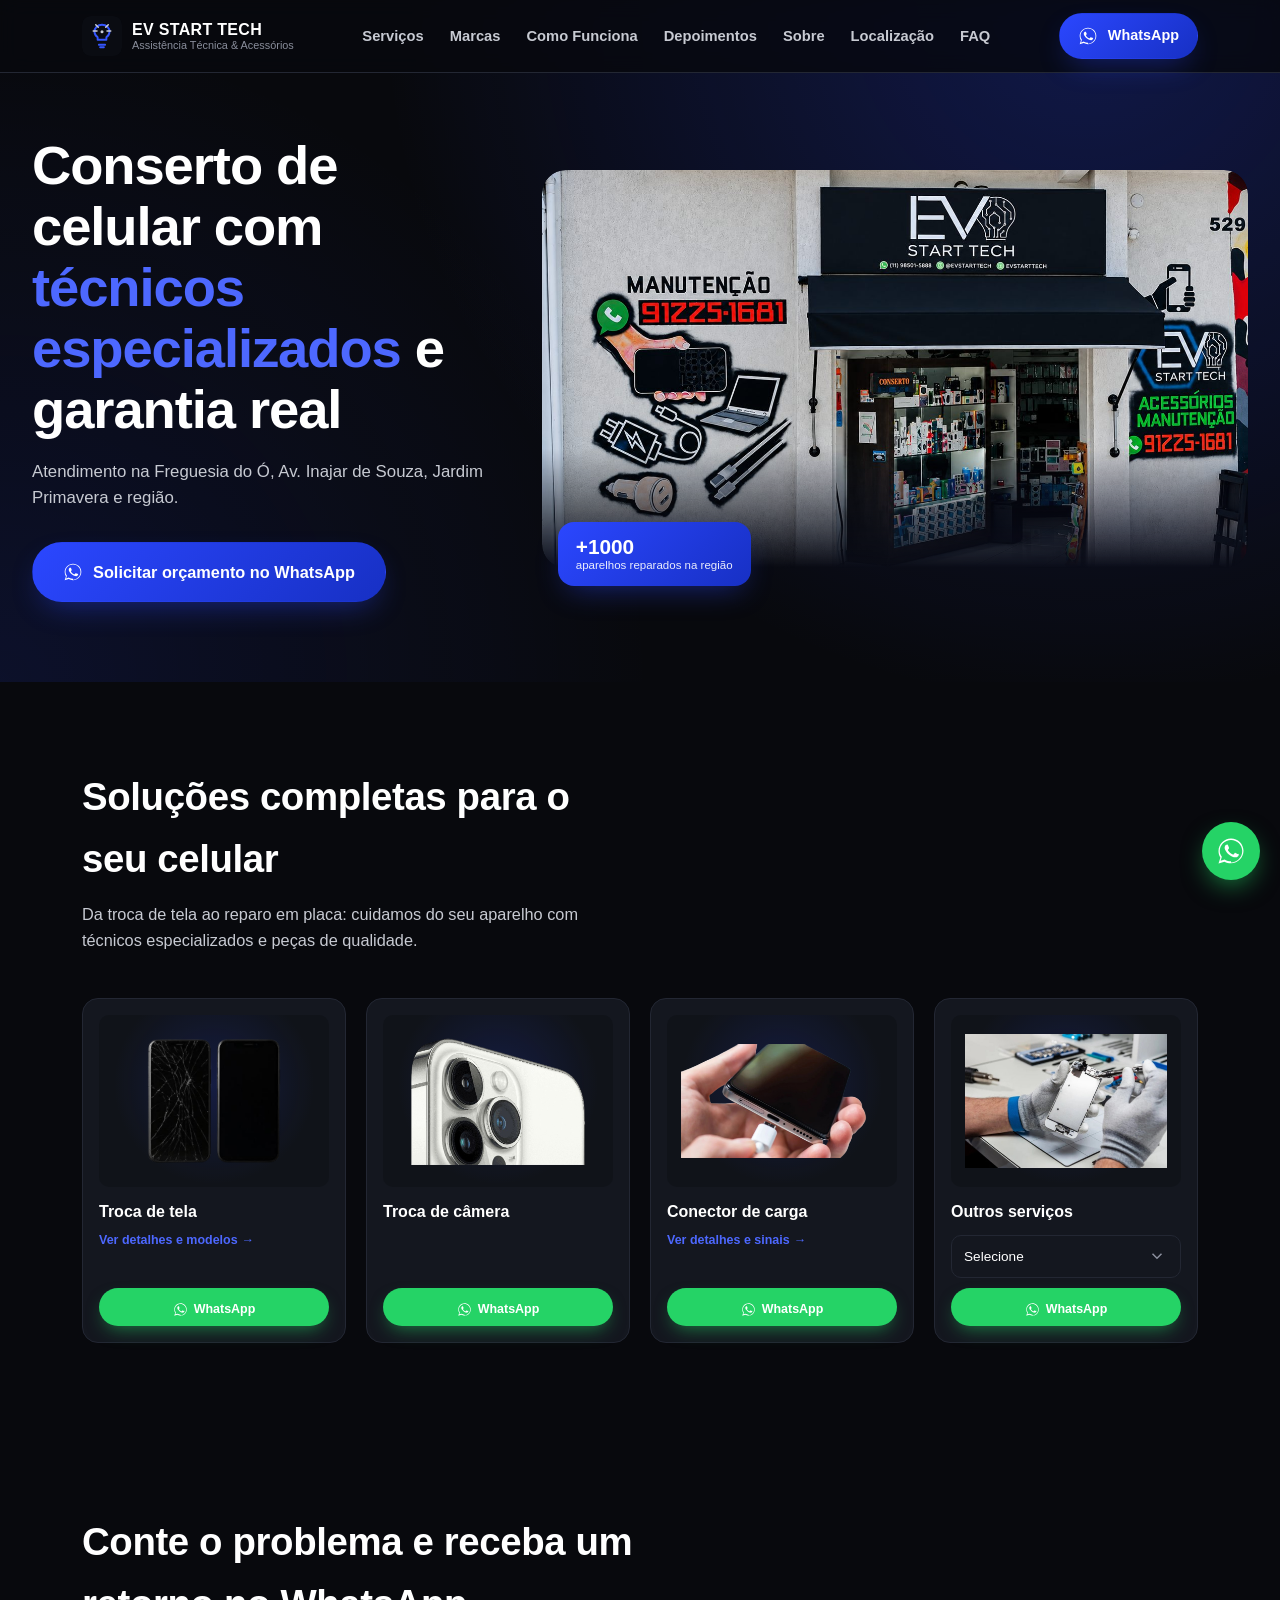
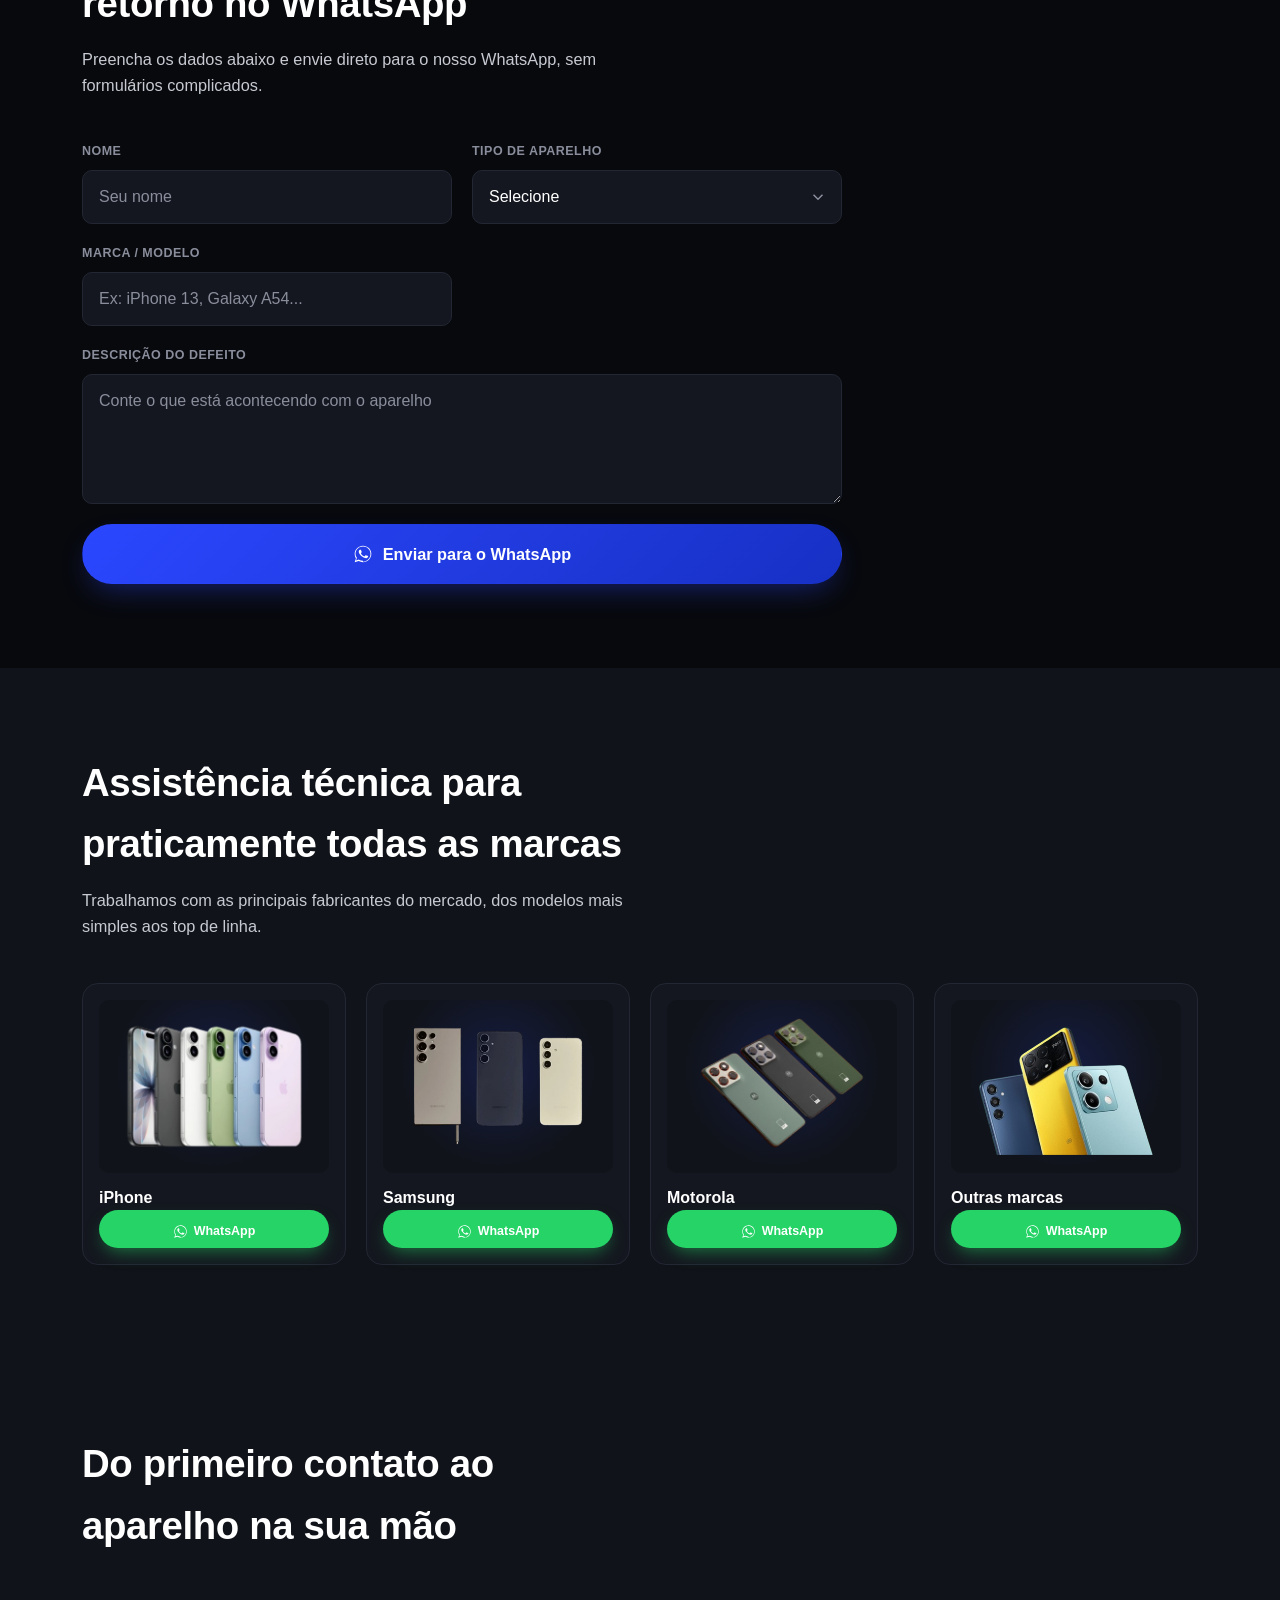
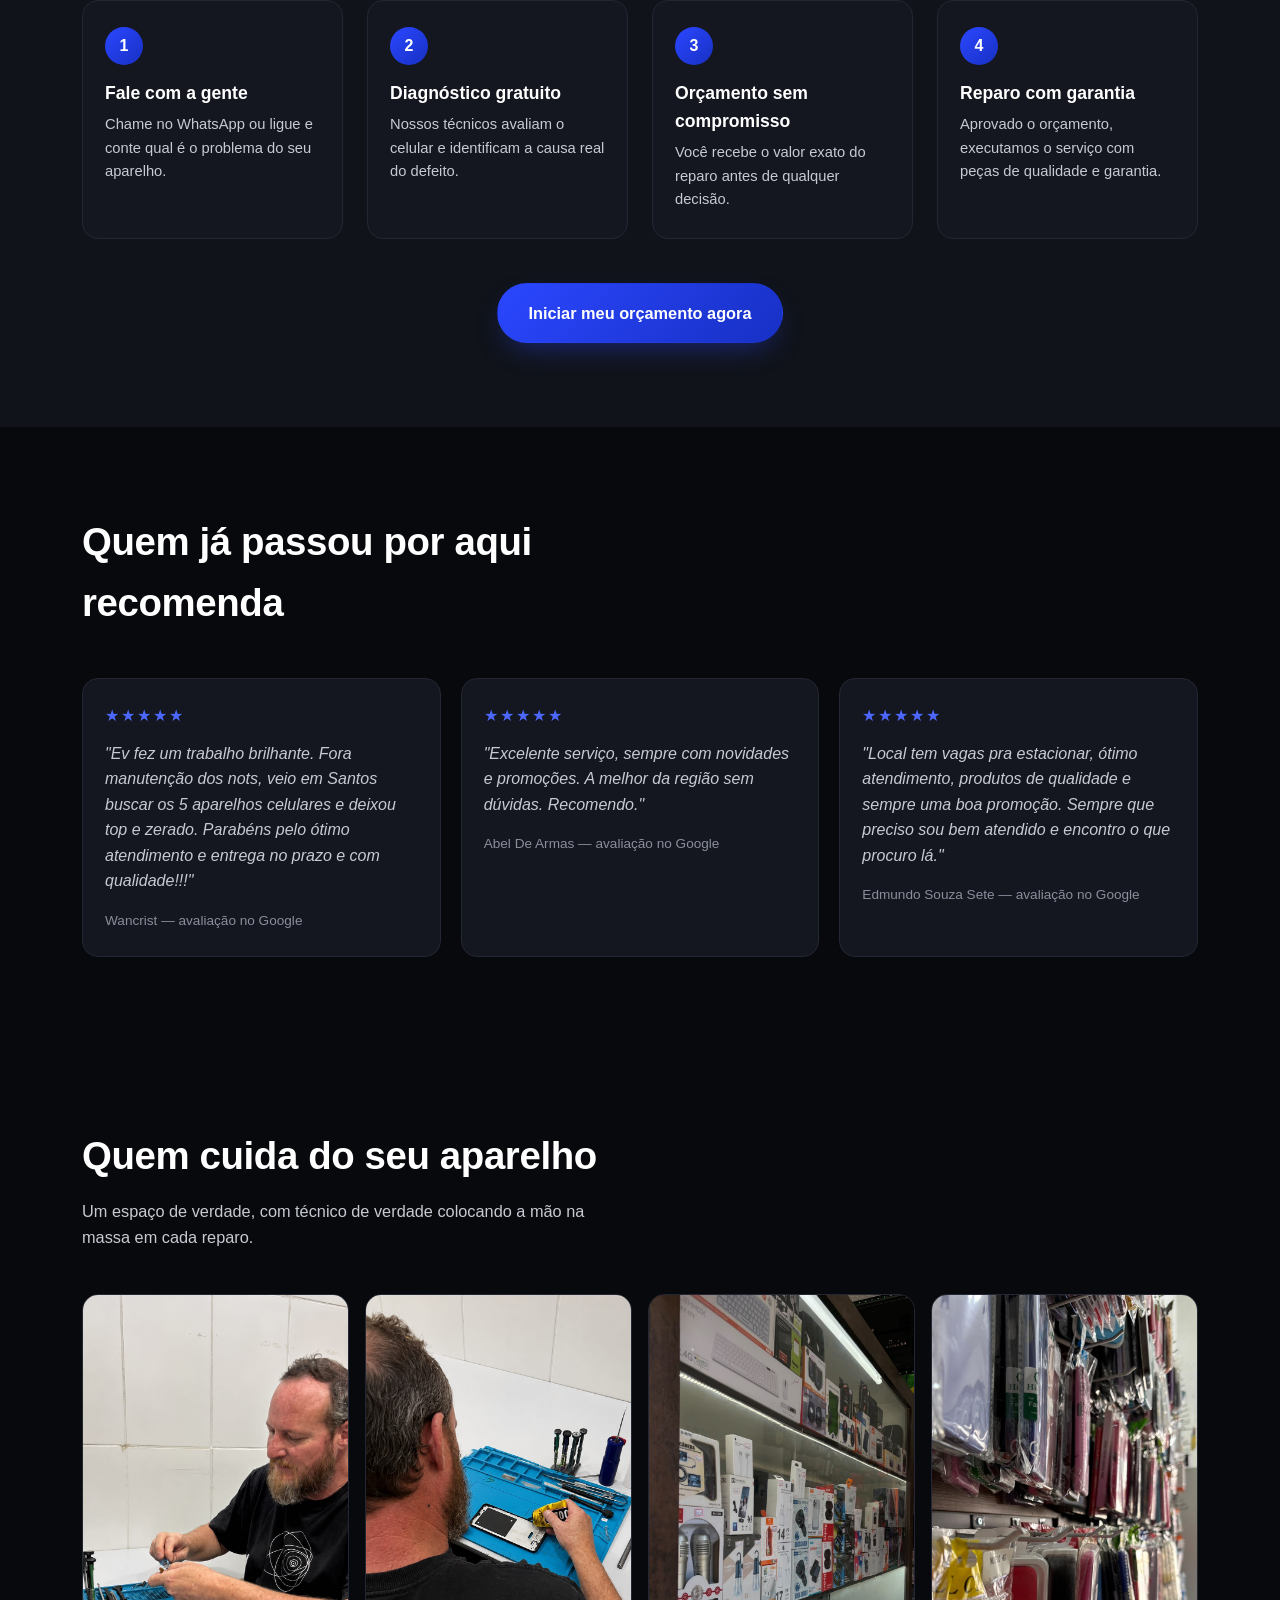
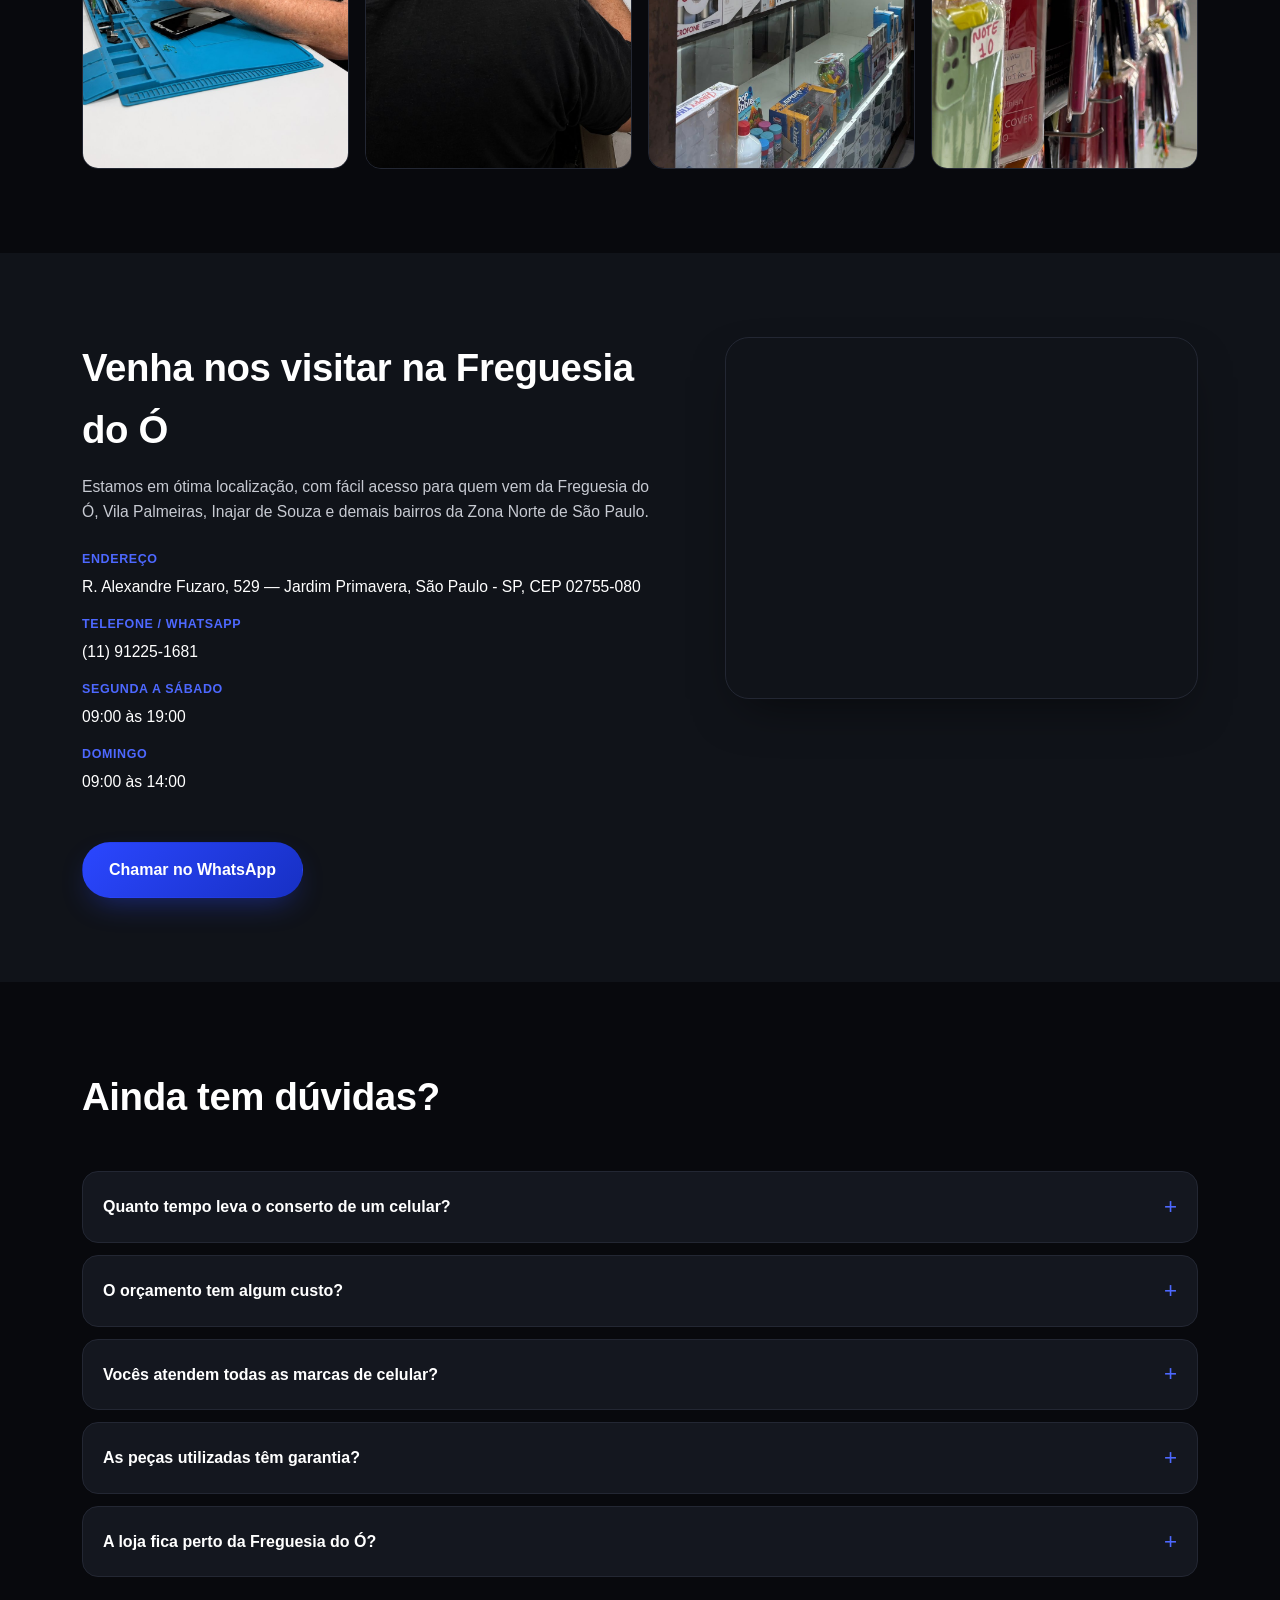
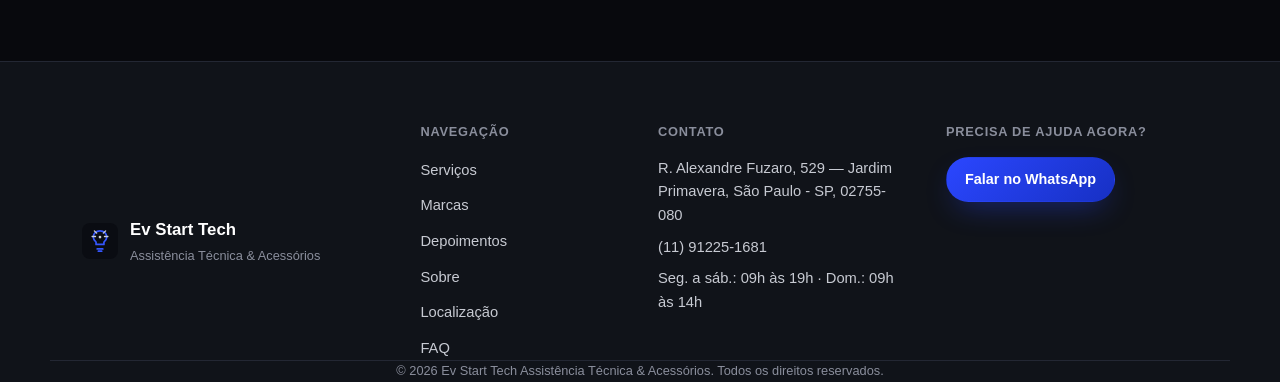
==== commit 9824b542: "Cria página de serviço "Troca de Conector de Carga" para SEO local Atualiza o dropdown do menu Servi" ====
--- a/index.html
+++ b/index.html
@@ -146,6 +146,7 @@
           <ul class="dropdown">
             <li><a href="troca-de-tela-iphone.html">Troca de Tela de iPhone</a></li>
             <li><a href="troca-de-bateria.html">Troca de Bateria</a></li>
+            <li><a href="troca-de-conector-de-carga.html">Troca de Conector de Carga</a></li>
           </ul>
         </li>
         <li><a href="#marcas">Marcas</a></li>
@@ -227,6 +228,7 @@
             <img src="assets/img/servico-conector-carga.png" alt="Troca de conector de carga de celular" width="800" height="450" loading="lazy" decoding="async">
           </div>
           <h3>Conector de carga</h3>
+          <a class="brand-card-more" href="troca-de-conector-de-carga.html">Ver detalhes e sinais <span aria-hidden="true">→</span></a>
           <a class="card-cta" href="https://wa.me/5511912251681?text=Ol%C3%A1!%20Gostaria%20de%20saber%20mais%20sobre%20troca%20do%20conector%20de%20carga." target="_blank" rel="noopener"><svg viewBox="0 0 24 24" aria-hidden="true"><path d="M17.5 14.4c-.3-.1-1.7-.8-1.9-.9-.3-.1-.5-.1-.6.1-.2.3-.7.9-.9 1.1-.2.2-.3.2-.6.1-.3-.1-1.2-.5-2.3-1.4-.9-.8-1.4-1.7-1.6-2-.2-.3 0-.5.1-.6.1-.1.3-.3.4-.5.1-.2.2-.3.3-.5.1-.2 0-.4 0-.5C10.3 9 9.8 7.8 9.6 7.3c-.2-.5-.4-.4-.6-.4h-.5c-.2 0-.5.1-.7.3-.2.3-.9.9-.9 2.2s1 2.6 1.1 2.7c.1.2 2 3 4.7 4.2.7.3 1.2.5 1.6.6.7.2 1.3.2 1.8.1.5-.1 1.7-.7 1.9-1.3.2-.7.2-1.2.2-1.3-.1-.1-.3-.2-.6-.3z"/><path d="M12 2C6.5 2 2 6.5 2 12c0 1.9.5 3.7 1.5 5.3L2 22l4.8-1.5c1.5.8 3.3 1.3 5.2 1.3 5.5 0 10-4.5 10-10S17.5 2 12 2zm0 18.2c-1.7 0-3.4-.5-4.8-1.3l-.3-.2-3.2 1 1-3.1-.2-.3C3.5 15 3 13.5 3 12c0-4.9 4-8.9 9-8.9s9 4 9 8.9-4 9.2-9 9.2z"/></svg>WhatsApp</a>
         </article>
         <article class="brand-card reveal">
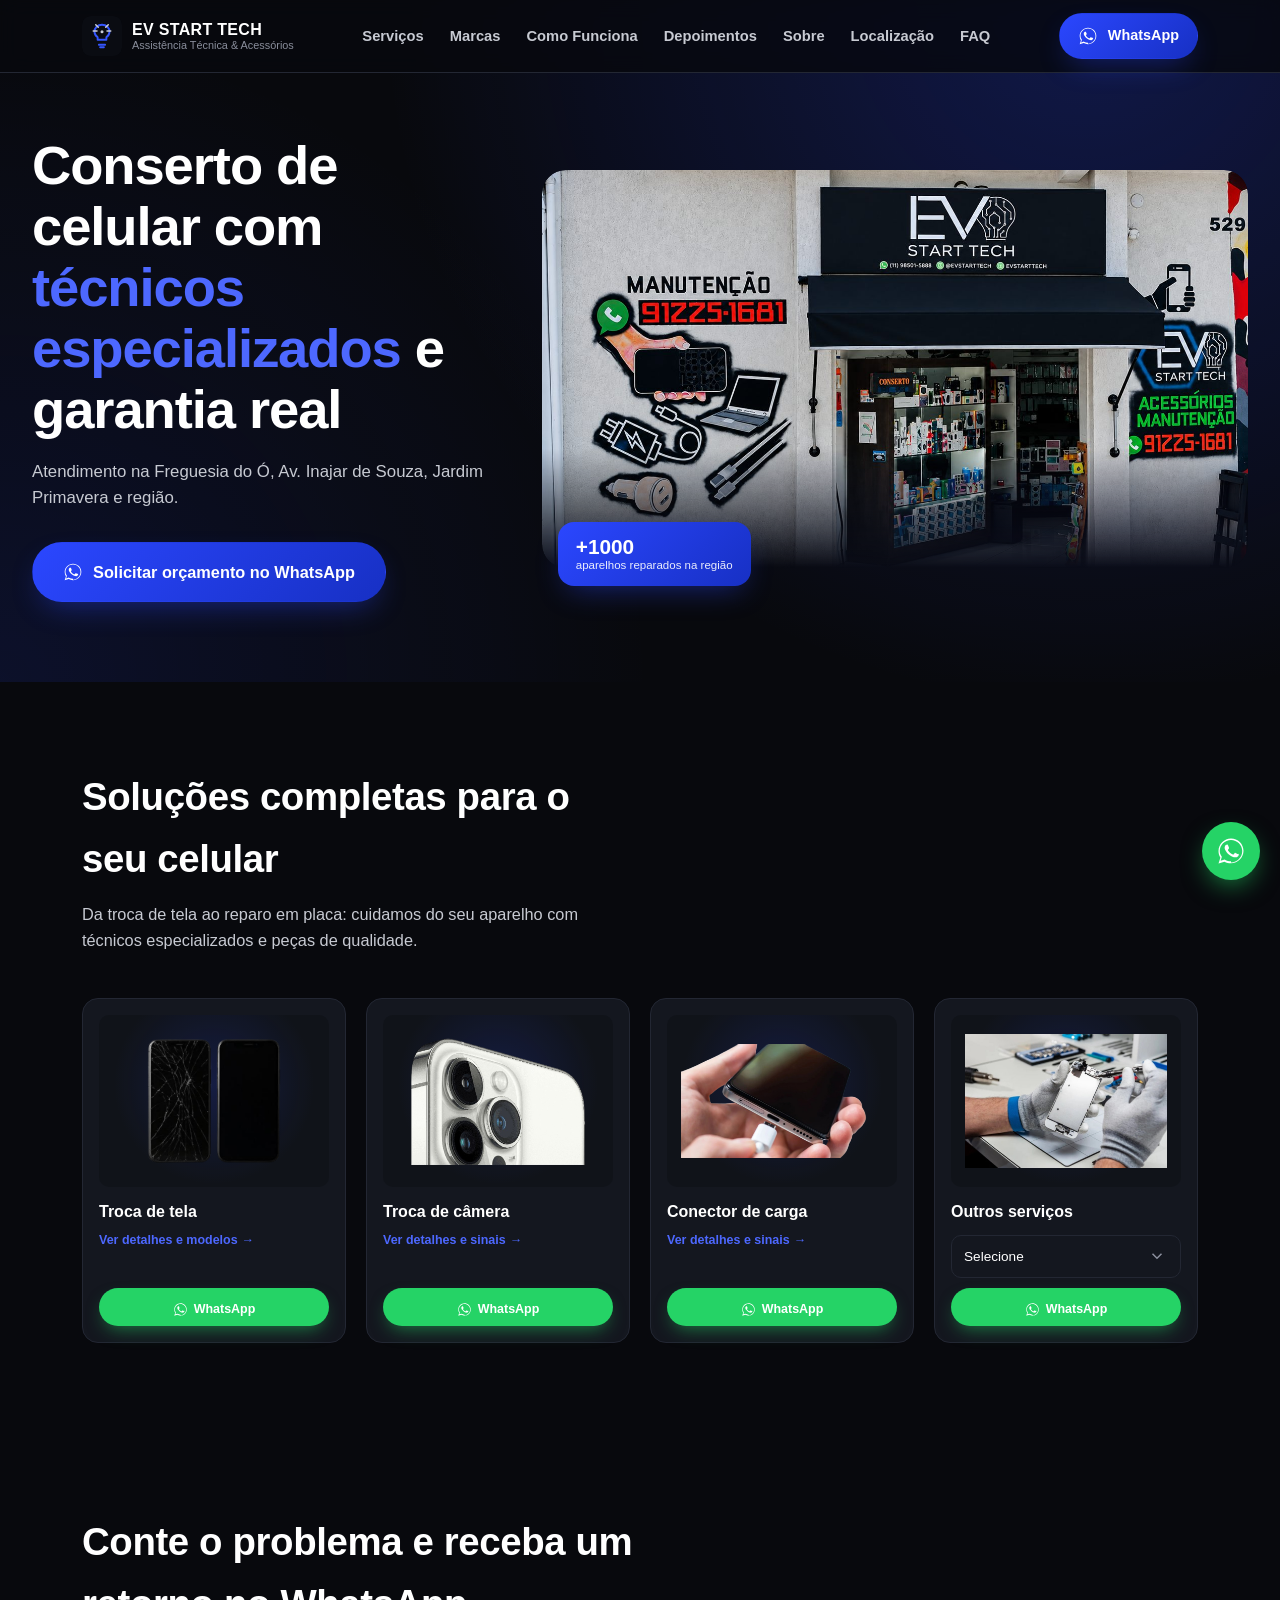
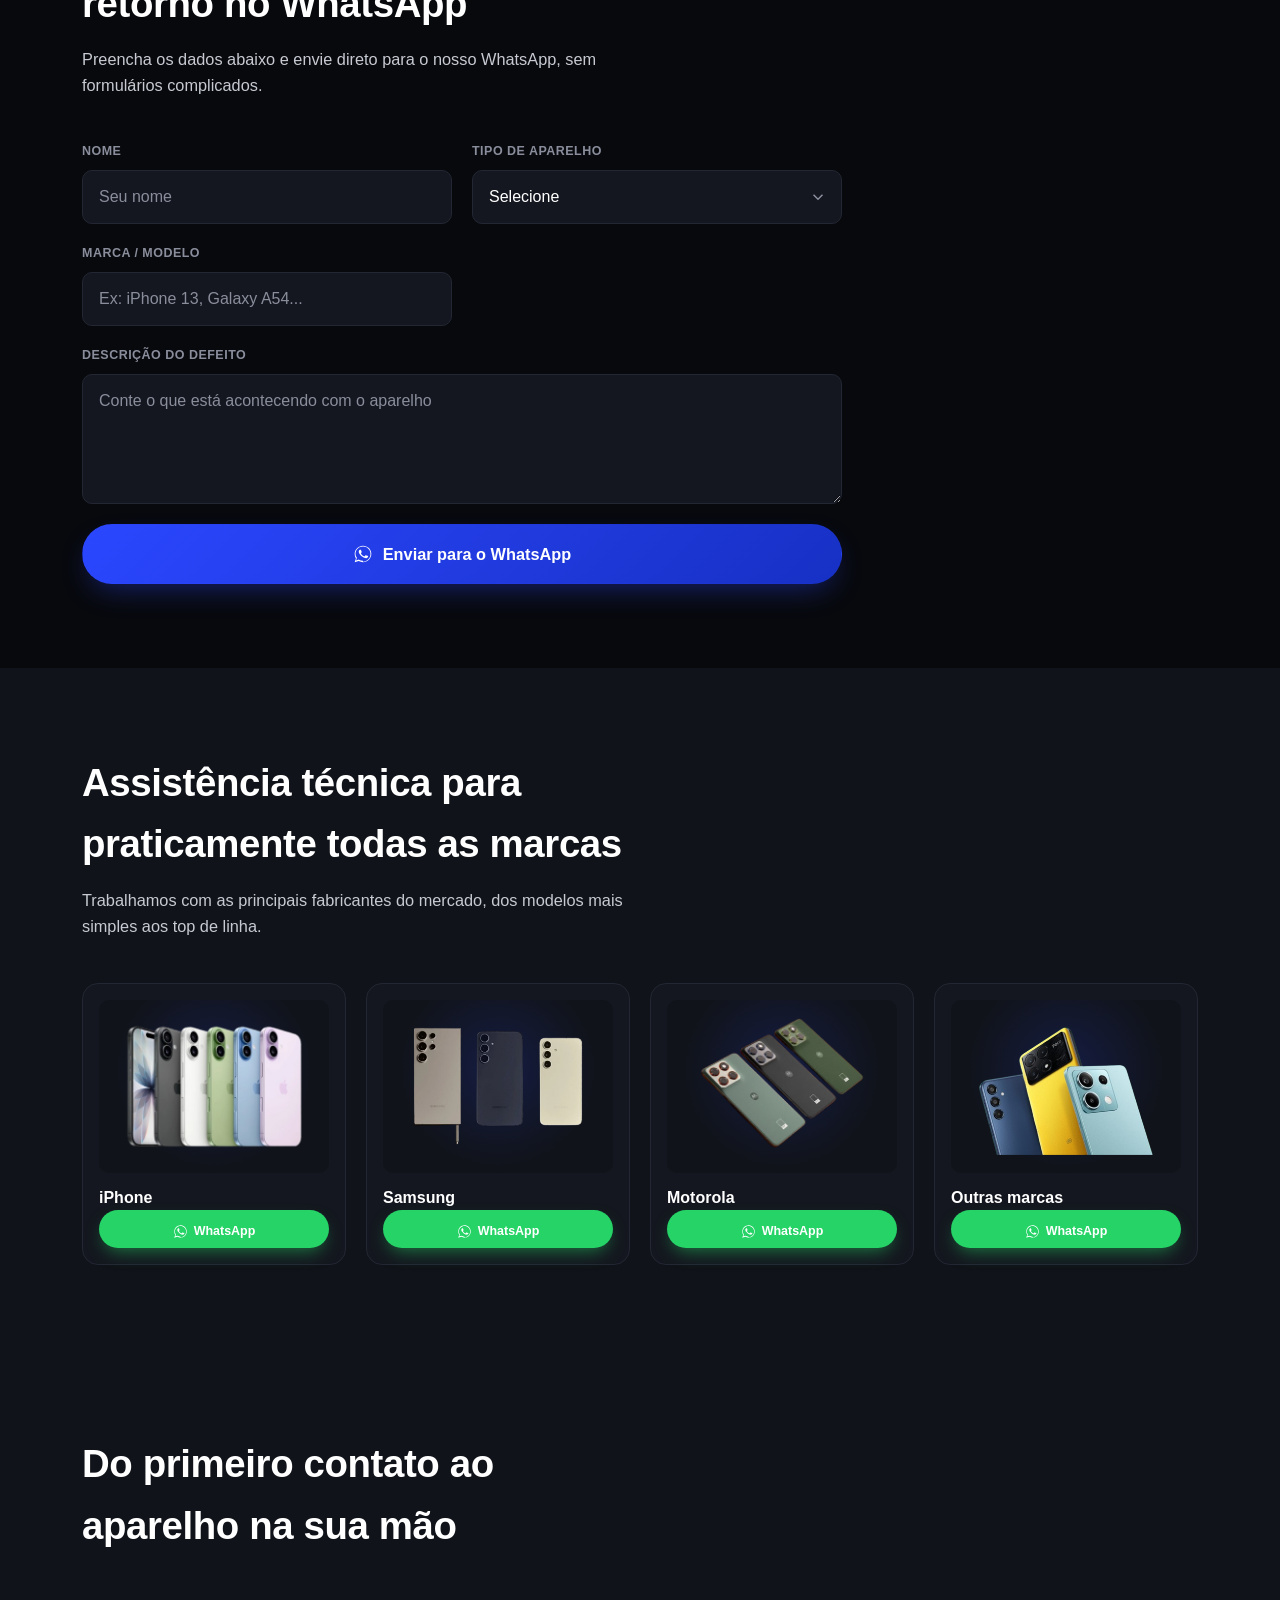
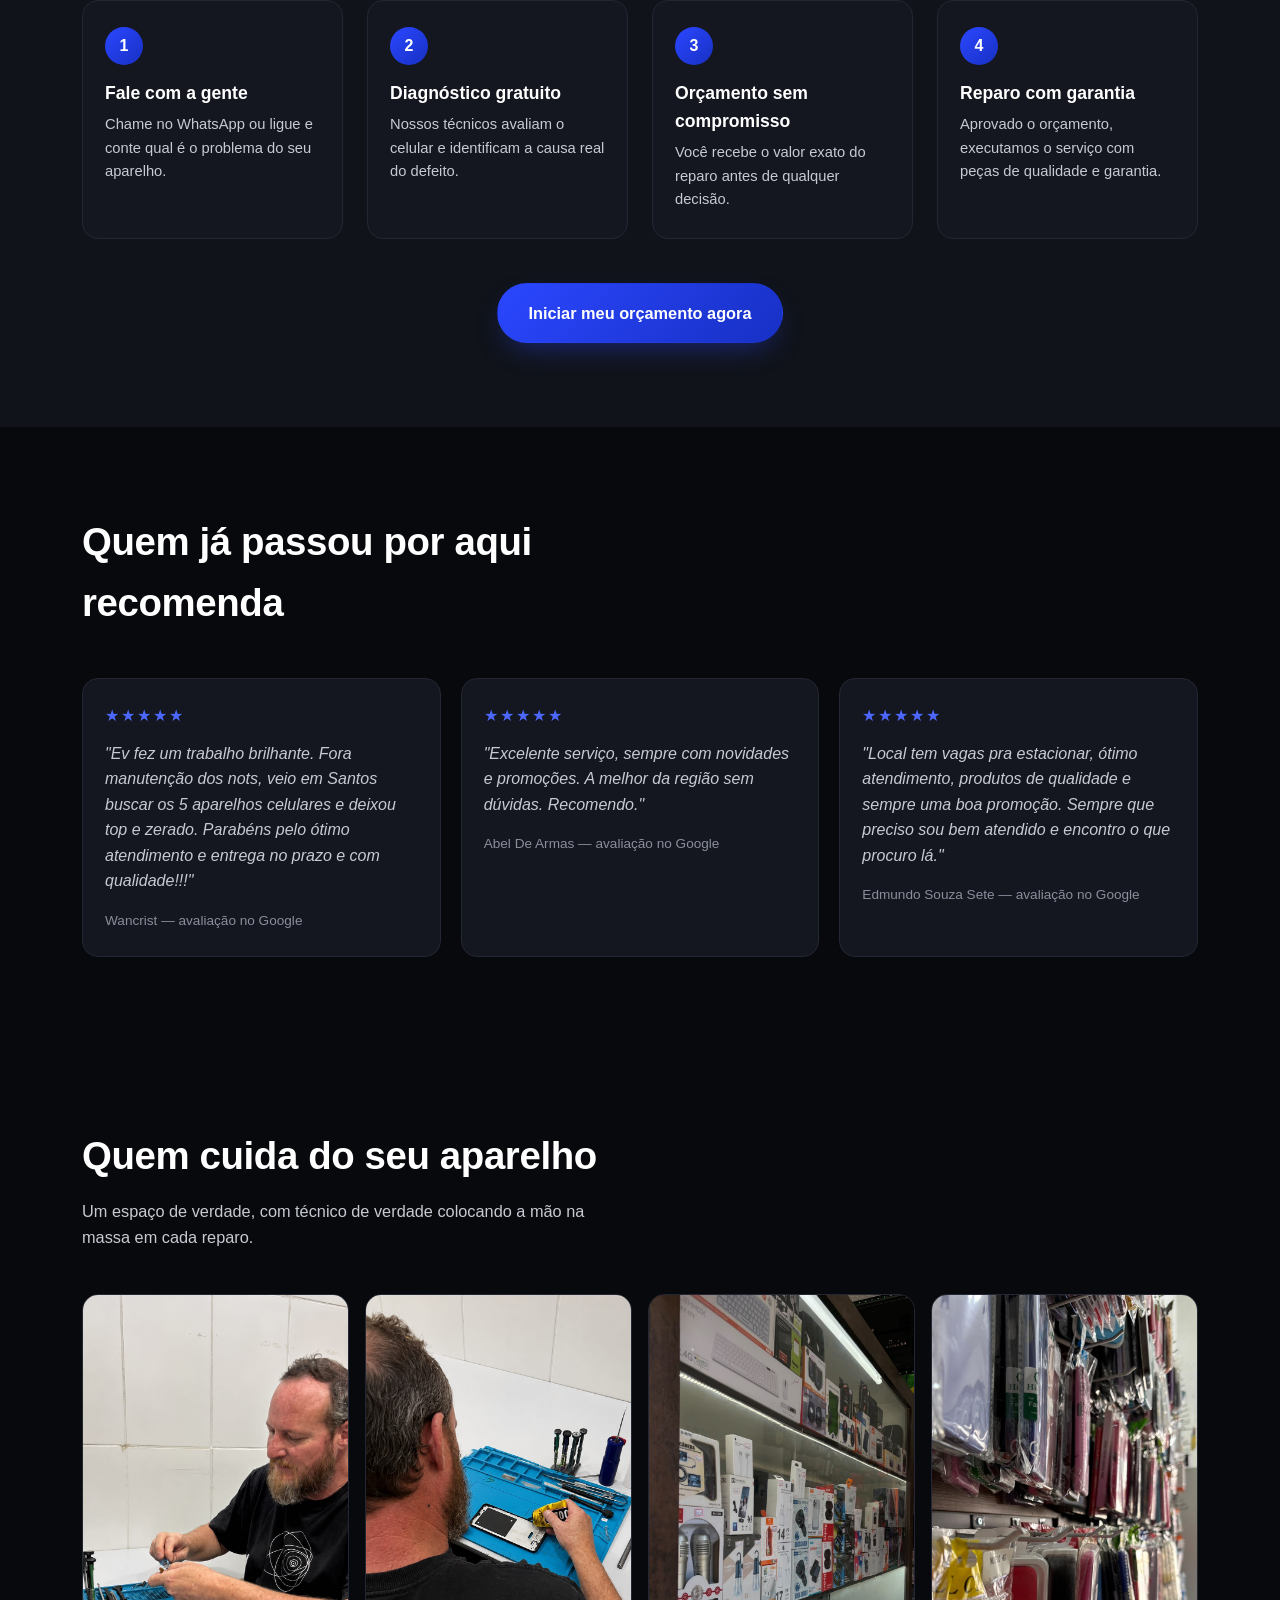
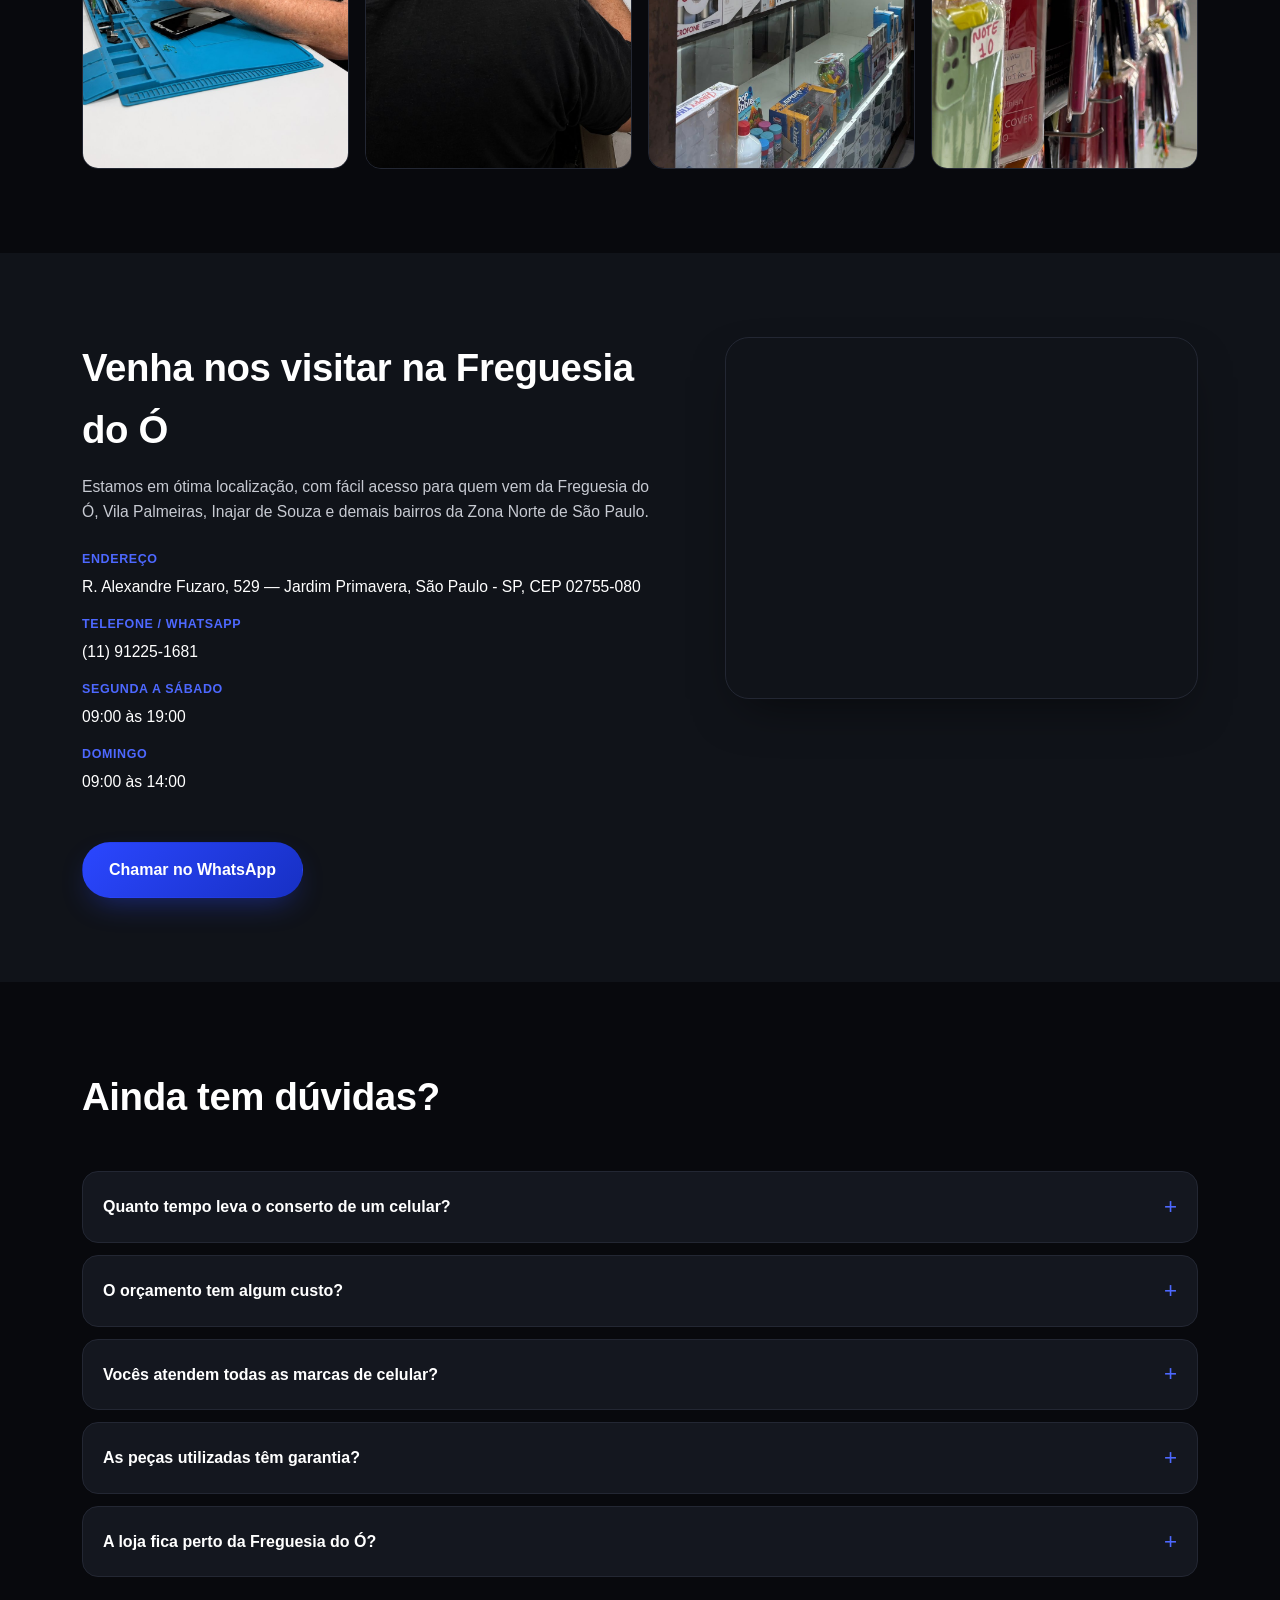
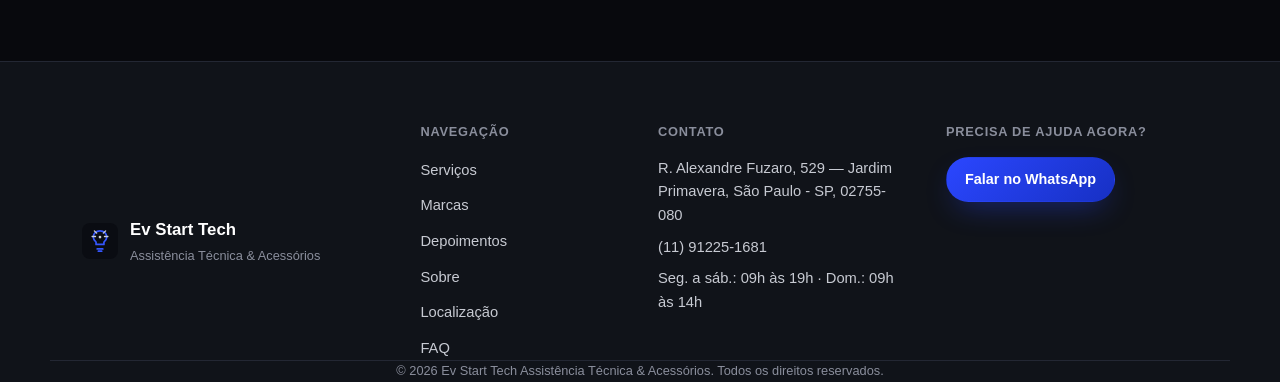
==== commit 1456a3c7: "Cria página de serviço "Troca de Câmera" para SEO local Atualiza o dropdown do menu Serviços nas pág" ====
--- a/index.html
+++ b/index.html
@@ -147,6 +147,7 @@
             <li><a href="troca-de-tela-iphone.html">Troca de Tela de iPhone</a></li>
             <li><a href="troca-de-bateria.html">Troca de Bateria</a></li>
             <li><a href="troca-de-conector-de-carga.html">Troca de Conector de Carga</a></li>
+            <li><a href="troca-de-camera.html">Troca de Câmera</a></li>
           </ul>
         </li>
         <li><a href="#marcas">Marcas</a></li>
@@ -221,6 +222,7 @@
             <img src="assets/img/servico-troca-camera.png" alt="Troca de câmera de celular" width="800" height="507" loading="lazy" decoding="async">
           </div>
           <h3>Troca de câmera</h3>
+          <a class="brand-card-more" href="troca-de-camera.html">Ver detalhes e sinais <span aria-hidden="true">→</span></a>
           <a class="card-cta" href="https://wa.me/5511912251681?text=Ol%C3%A1!%20Gostaria%20de%20saber%20mais%20sobre%20troca%20de%20c%C3%A2mera." target="_blank" rel="noopener"><svg viewBox="0 0 24 24" aria-hidden="true"><path d="M17.5 14.4c-.3-.1-1.7-.8-1.9-.9-.3-.1-.5-.1-.6.1-.2.3-.7.9-.9 1.1-.2.2-.3.2-.6.1-.3-.1-1.2-.5-2.3-1.4-.9-.8-1.4-1.7-1.6-2-.2-.3 0-.5.1-.6.1-.1.3-.3.4-.5.1-.2.2-.3.3-.5.1-.2 0-.4 0-.5C10.3 9 9.8 7.8 9.6 7.3c-.2-.5-.4-.4-.6-.4h-.5c-.2 0-.5.1-.7.3-.2.3-.9.9-.9 2.2s1 2.6 1.1 2.7c.1.2 2 3 4.7 4.2.7.3 1.2.5 1.6.6.7.2 1.3.2 1.8.1.5-.1 1.7-.7 1.9-1.3.2-.7.2-1.2.2-1.3-.1-.1-.3-.2-.6-.3z"/><path d="M12 2C6.5 2 2 6.5 2 12c0 1.9.5 3.7 1.5 5.3L2 22l4.8-1.5c1.5.8 3.3 1.3 5.2 1.3 5.5 0 10-4.5 10-10S17.5 2 12 2zm0 18.2c-1.7 0-3.4-.5-4.8-1.3l-.3-.2-3.2 1 1-3.1-.2-.3C3.5 15 3 13.5 3 12c0-4.9 4-8.9 9-8.9s9 4 9 8.9-4 9.2-9 9.2z"/></svg>WhatsApp</a>
         </article>
         <article class="brand-card reveal">
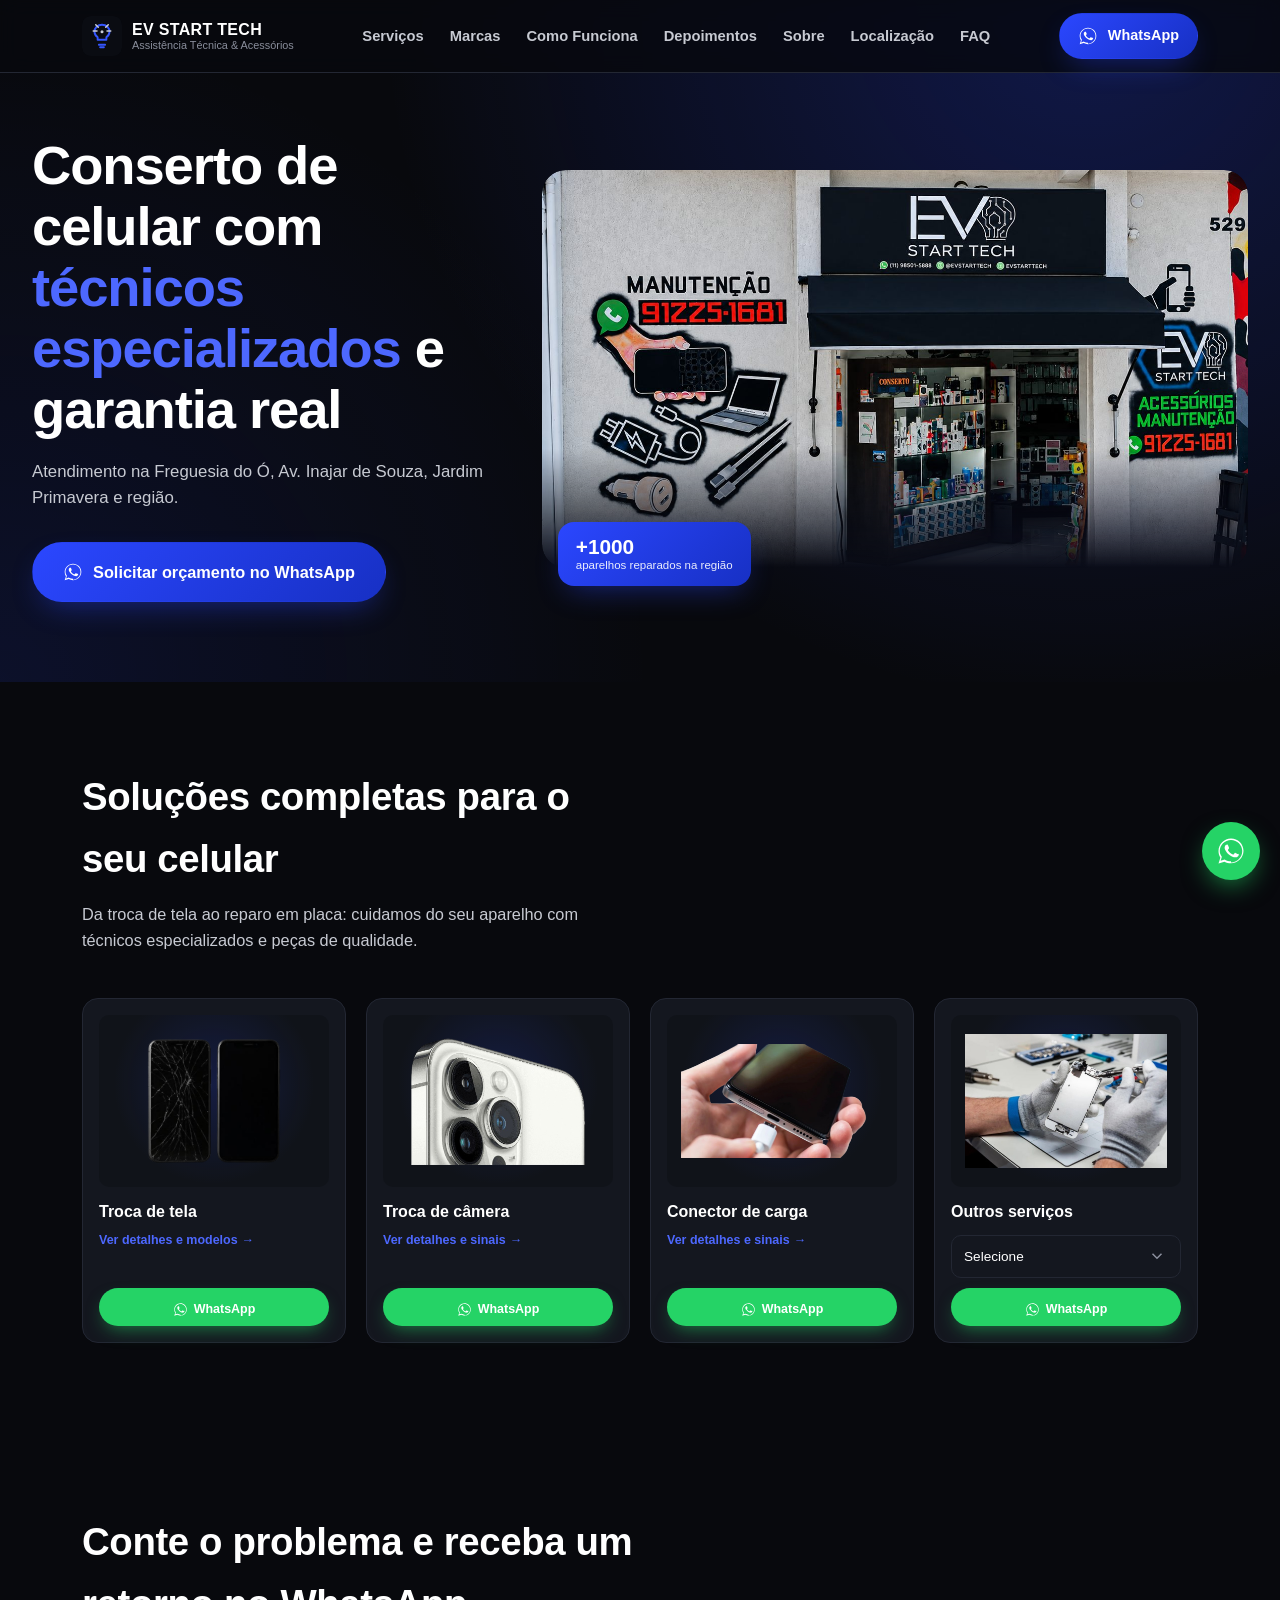
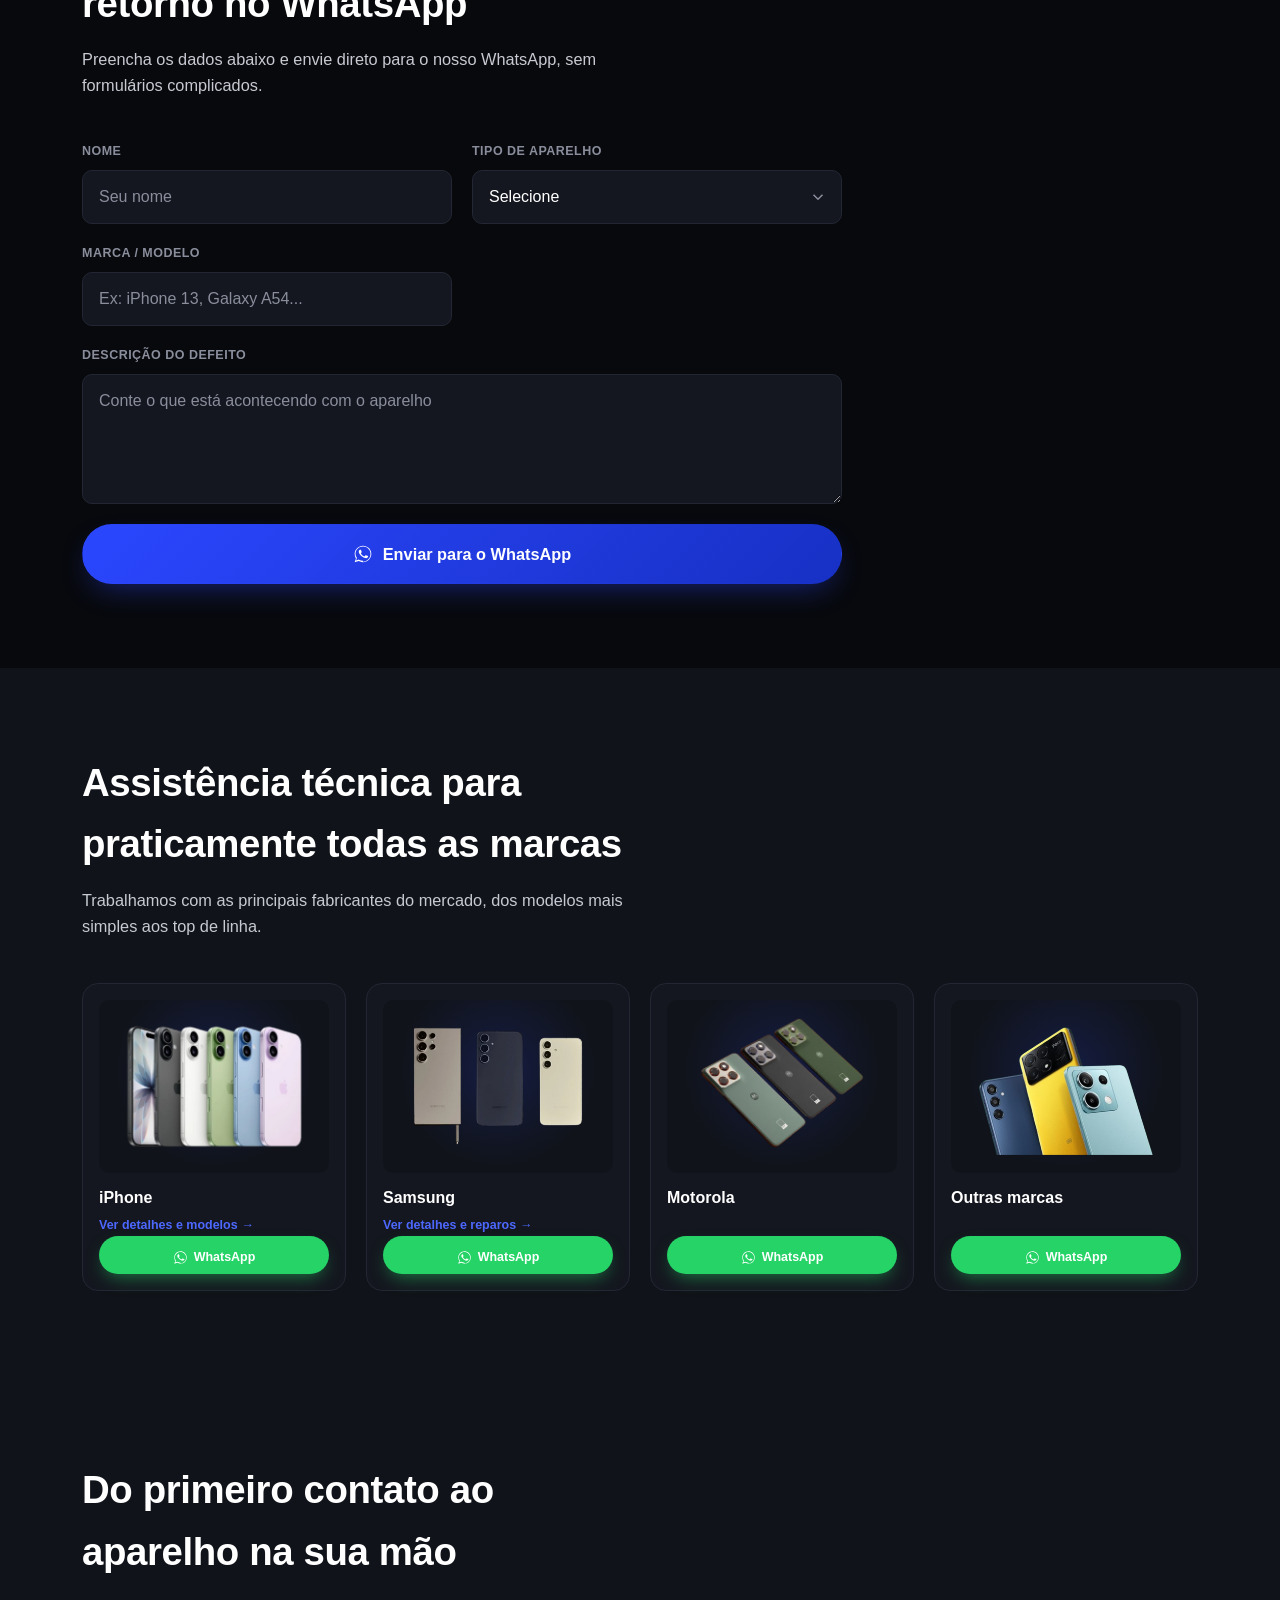
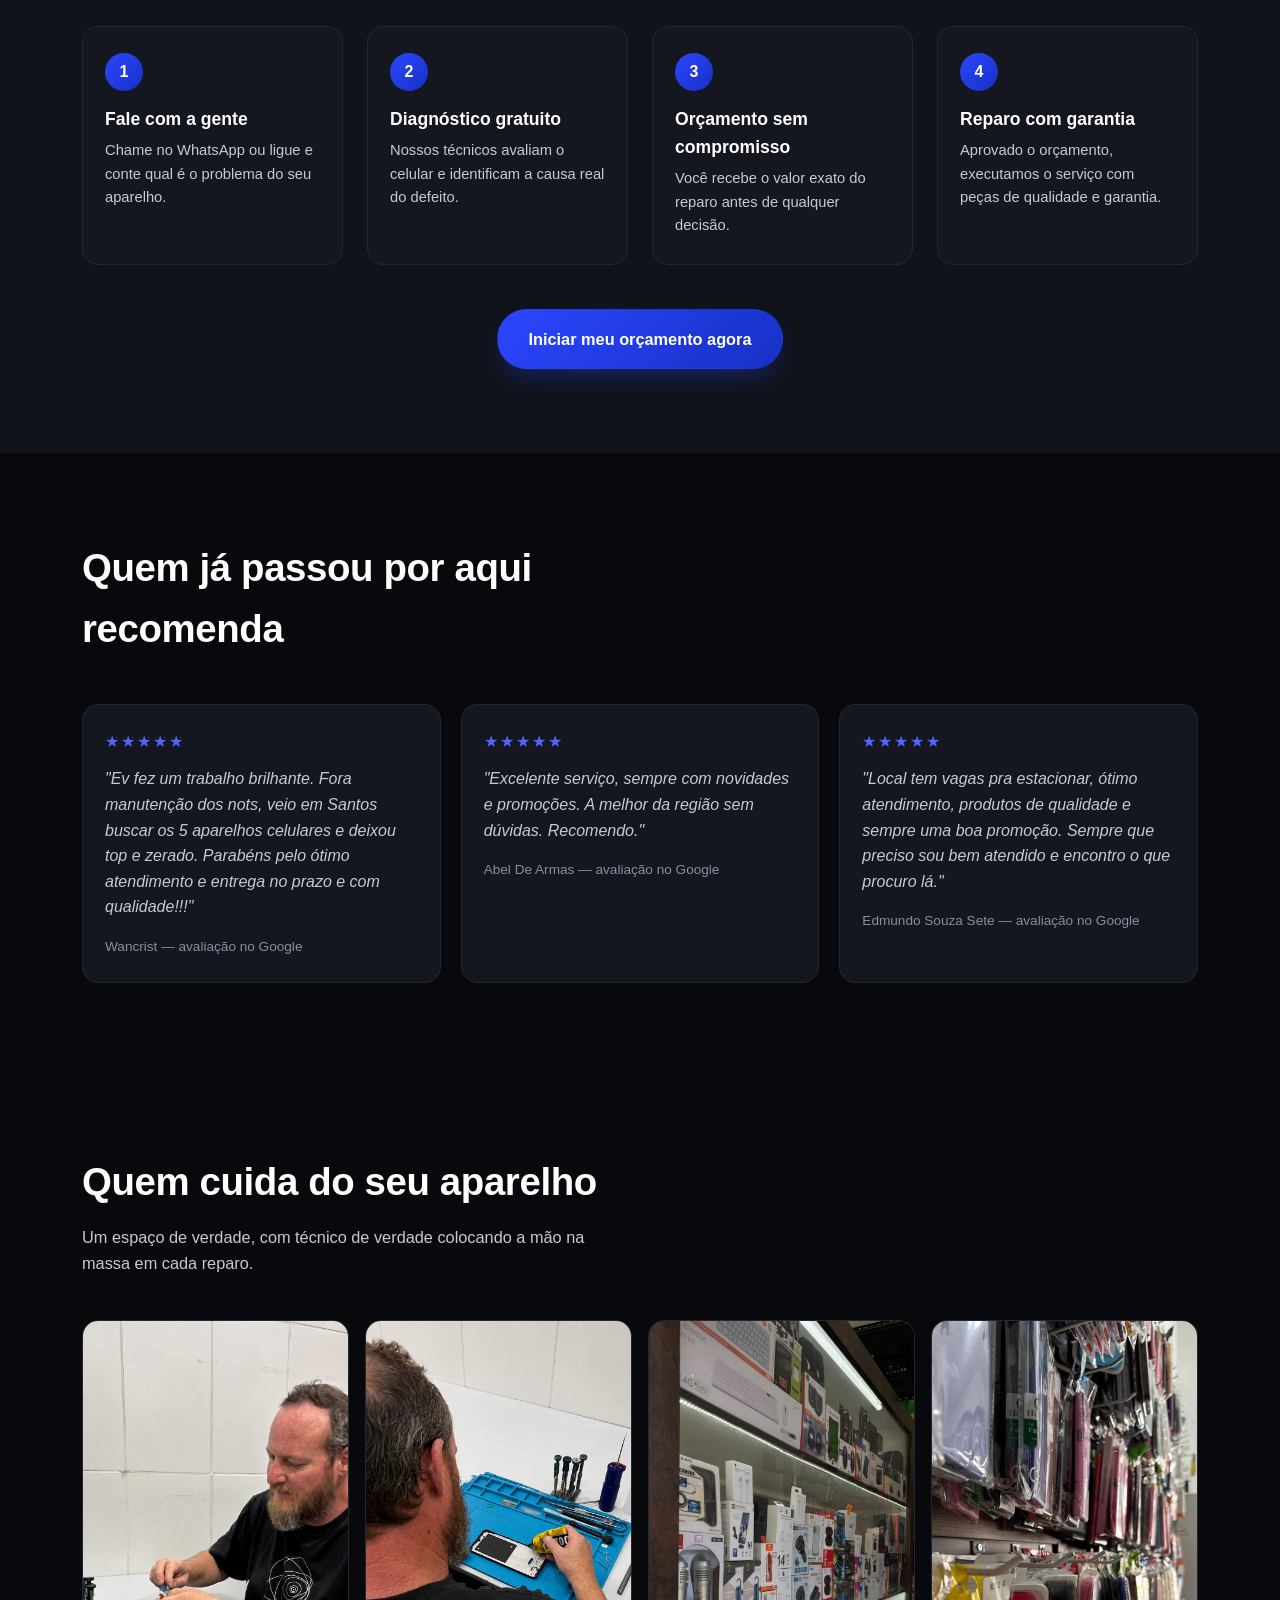
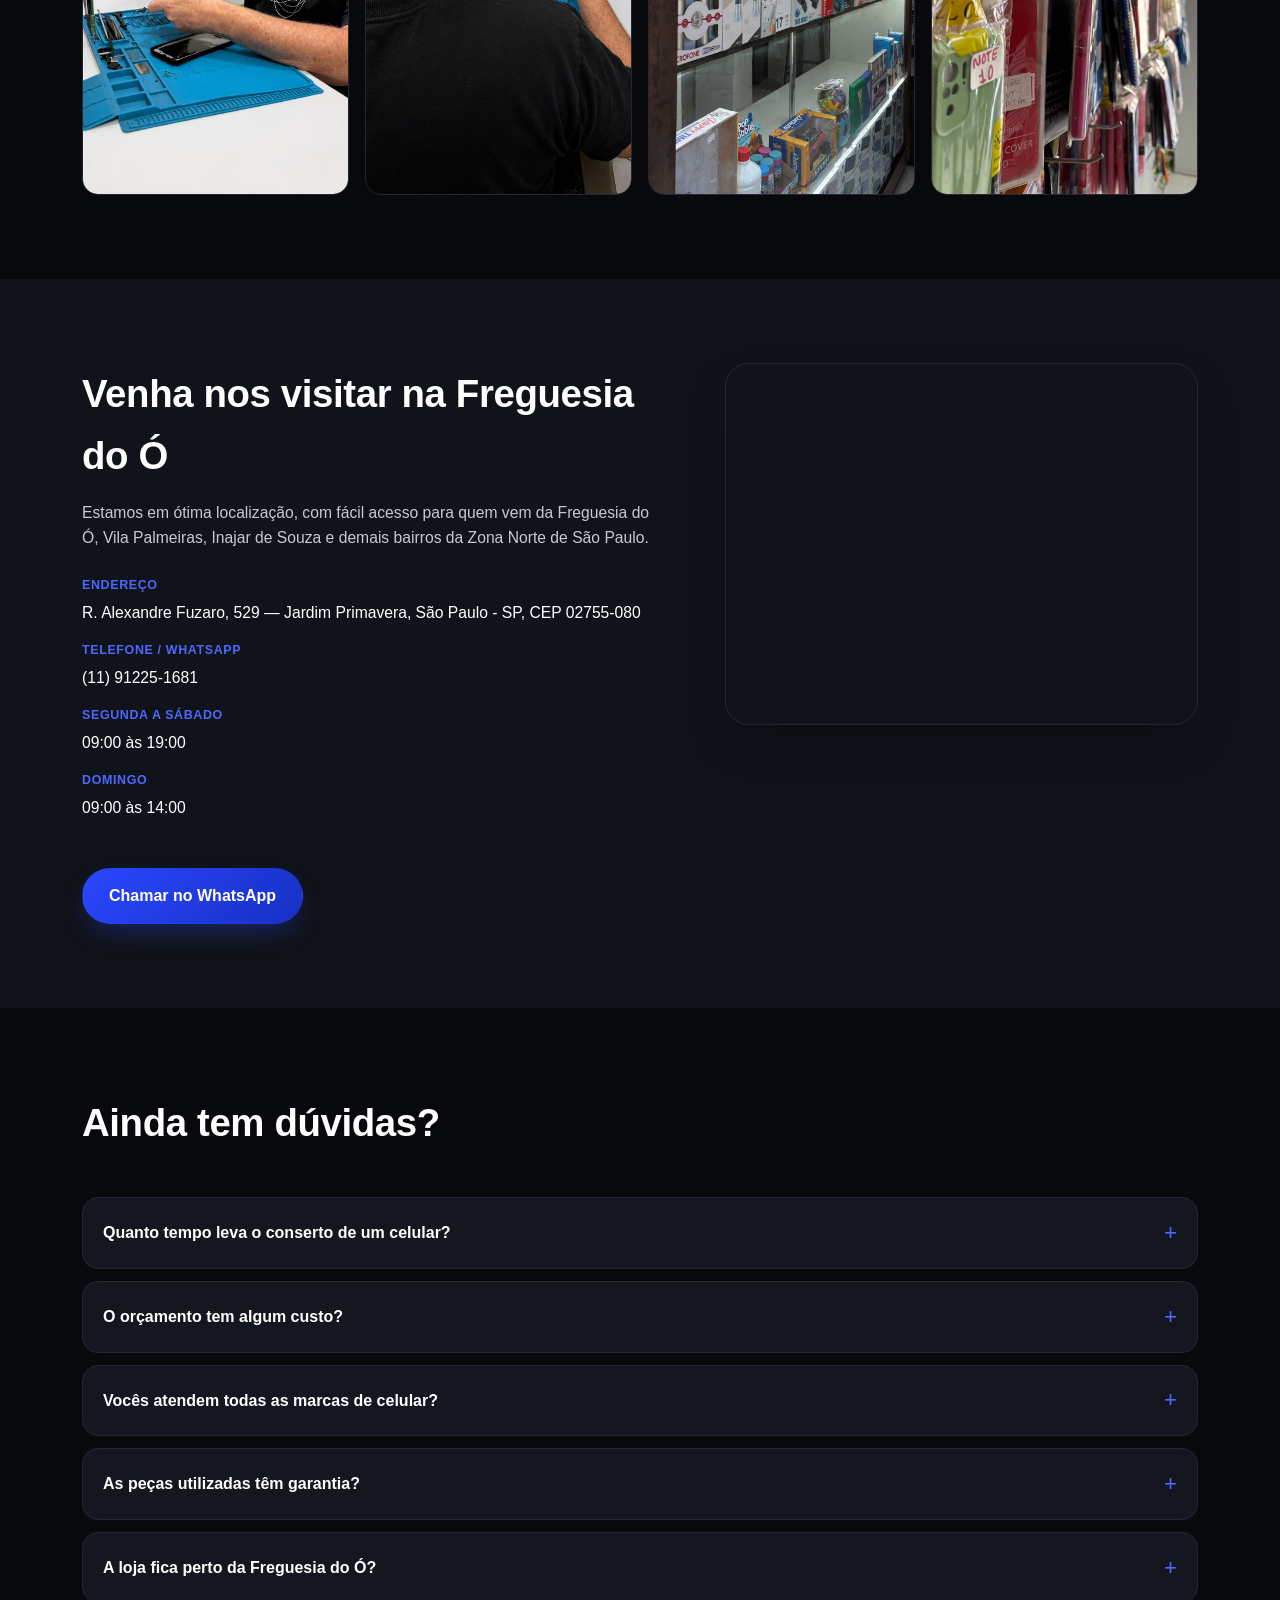
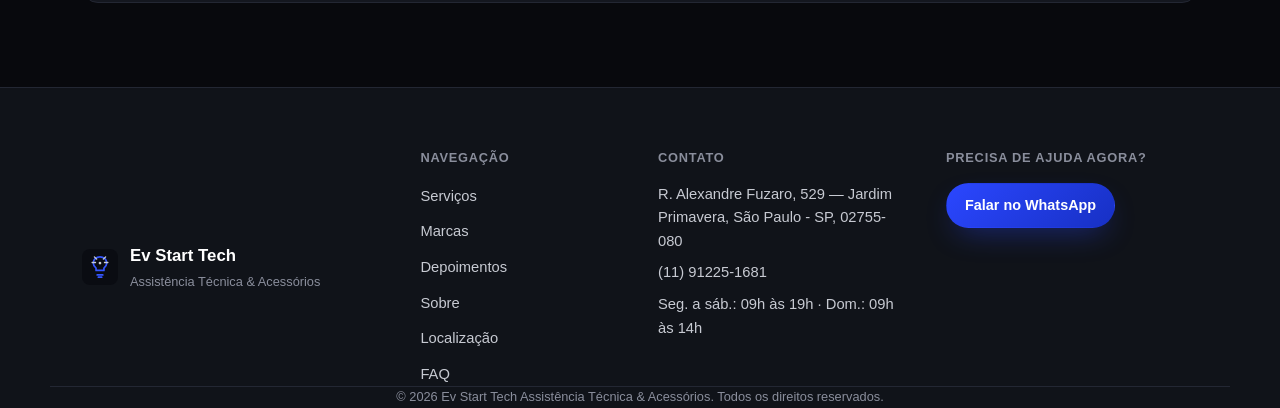
==== commit 7067b390: "Cria página "Assistência Técnica Samsung" para SEO local Página hub da marca cobrindo os principais " ====
--- a/index.html
+++ b/index.html
@@ -150,7 +150,12 @@
             <li><a href="troca-de-camera.html">Troca de Câmera</a></li>
           </ul>
         </li>
-        <li><a href="#marcas">Marcas</a></li>
+        <li class="has-dropdown">
+          <a href="#marcas">Marcas</a>
+          <ul class="dropdown">
+            <li><a href="assistencia-tecnica-samsung.html">Assistência Samsung</a></li>
+          </ul>
+        </li>
         <li><a href="#como-funciona">Como Funciona</a></li>
         <li><a href="#depoimentos">Depoimentos</a></li>
         <li><a href="#sobre">Sobre</a></li>
@@ -312,6 +317,7 @@
             <img src="assets/img/marca-iphone.png" alt="Linha de iPhones em várias cores" width="800" height="600" loading="lazy" decoding="async">
           </div>
           <h3>iPhone</h3>
+          <a class="brand-card-more" href="troca-de-tela-iphone.html">Ver detalhes e modelos <span aria-hidden="true">→</span></a>
           <a class="card-cta" href="https://wa.me/5511912251681?text=Ol%C3%A1!%20Tenho%20um%20iPhone%20para%20consertar%2C%20pode%20me%20ajudar%3F" target="_blank" rel="noopener"><svg viewBox="0 0 24 24" aria-hidden="true"><path d="M17.5 14.4c-.3-.1-1.7-.8-1.9-.9-.3-.1-.5-.1-.6.1-.2.3-.7.9-.9 1.1-.2.2-.3.2-.6.1-.3-.1-1.2-.5-2.3-1.4-.9-.8-1.4-1.7-1.6-2-.2-.3 0-.5.1-.6.1-.1.3-.3.4-.5.1-.2.2-.3.3-.5.1-.2 0-.4 0-.5C10.3 9 9.8 7.8 9.6 7.3c-.2-.5-.4-.4-.6-.4h-.5c-.2 0-.5.1-.7.3-.2.3-.9.9-.9 2.2s1 2.6 1.1 2.7c.1.2 2 3 4.7 4.2.7.3 1.2.5 1.6.6.7.2 1.3.2 1.8.1.5-.1 1.7-.7 1.9-1.3.2-.7.2-1.2.2-1.3-.1-.1-.3-.2-.6-.3z"/><path d="M12 2C6.5 2 2 6.5 2 12c0 1.9.5 3.7 1.5 5.3L2 22l4.8-1.5c1.5.8 3.3 1.3 5.2 1.3 5.5 0 10-4.5 10-10S17.5 2 12 2zm0 18.2c-1.7 0-3.4-.5-4.8-1.3l-.3-.2-3.2 1 1-3.1-.2-.3C3.5 15 3 13.5 3 12c0-4.9 4-8.9 9-8.9s9 4 9 8.9-4 9.2-9 9.2z"/></svg>WhatsApp</a>
         </article>
         <article class="brand-card reveal">
@@ -319,6 +325,7 @@
             <img src="assets/img/marca-samsung.png" alt="Linha de celulares Samsung Galaxy" width="800" height="556" loading="lazy" decoding="async">
           </div>
           <h3>Samsung</h3>
+          <a class="brand-card-more" href="assistencia-tecnica-samsung.html">Ver detalhes e reparos <span aria-hidden="true">→</span></a>
           <a class="card-cta" href="https://wa.me/5511912251681?text=Ol%C3%A1!%20Tenho%20um%20Samsung%20para%20consertar%2C%20pode%20me%20ajudar%3F" target="_blank" rel="noopener"><svg viewBox="0 0 24 24" aria-hidden="true"><path d="M17.5 14.4c-.3-.1-1.7-.8-1.9-.9-.3-.1-.5-.1-.6.1-.2.3-.7.9-.9 1.1-.2.2-.3.2-.6.1-.3-.1-1.2-.5-2.3-1.4-.9-.8-1.4-1.7-1.6-2-.2-.3 0-.5.1-.6.1-.1.3-.3.4-.5.1-.2.2-.3.3-.5.1-.2 0-.4 0-.5C10.3 9 9.8 7.8 9.6 7.3c-.2-.5-.4-.4-.6-.4h-.5c-.2 0-.5.1-.7.3-.2.3-.9.9-.9 2.2s1 2.6 1.1 2.7c.1.2 2 3 4.7 4.2.7.3 1.2.5 1.6.6.7.2 1.3.2 1.8.1.5-.1 1.7-.7 1.9-1.3.2-.7.2-1.2.2-1.3-.1-.1-.3-.2-.6-.3z"/><path d="M12 2C6.5 2 2 6.5 2 12c0 1.9.5 3.7 1.5 5.3L2 22l4.8-1.5c1.5.8 3.3 1.3 5.2 1.3 5.5 0 10-4.5 10-10S17.5 2 12 2zm0 18.2c-1.7 0-3.4-.5-4.8-1.3l-.3-.2-3.2 1 1-3.1-.2-.3C3.5 15 3 13.5 3 12c0-4.9 4-8.9 9-8.9s9 4 9 8.9-4 9.2-9 9.2z"/></svg>WhatsApp</a>
         </article>
         <article class="brand-card reveal">
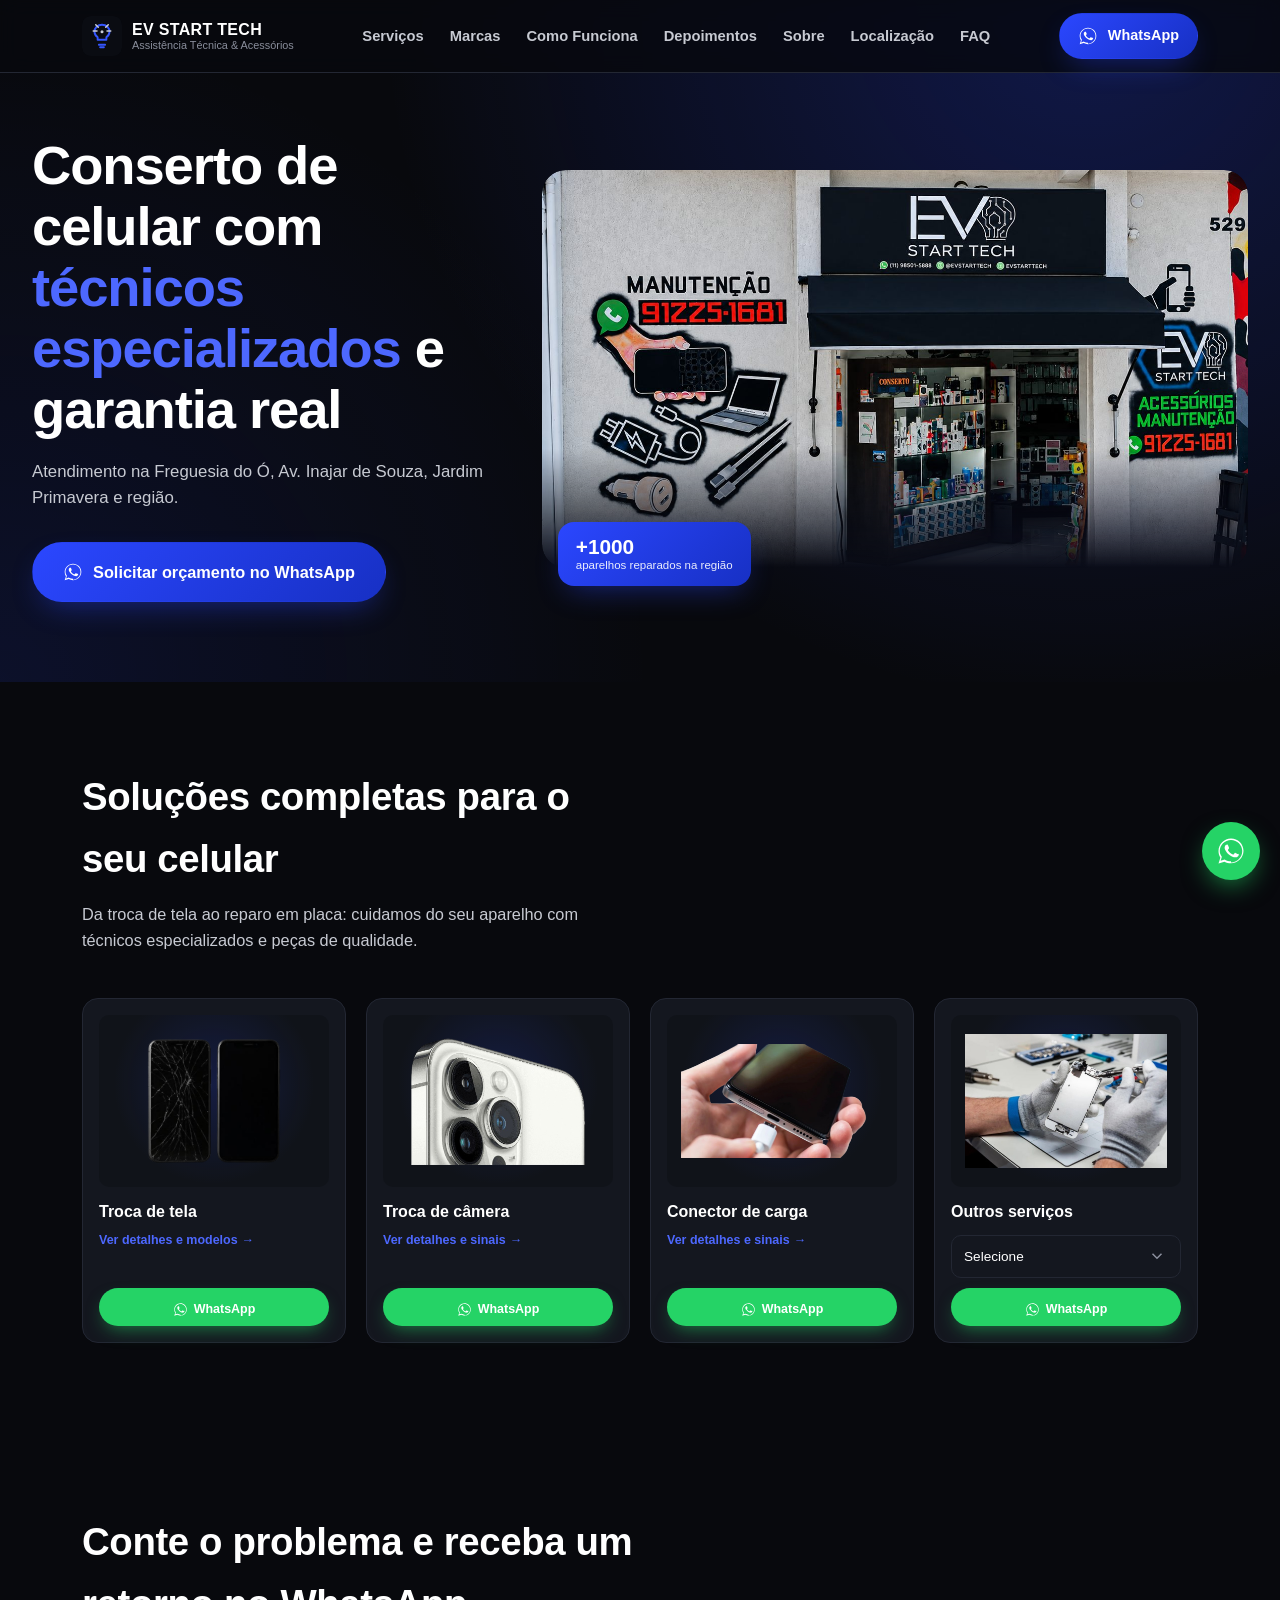
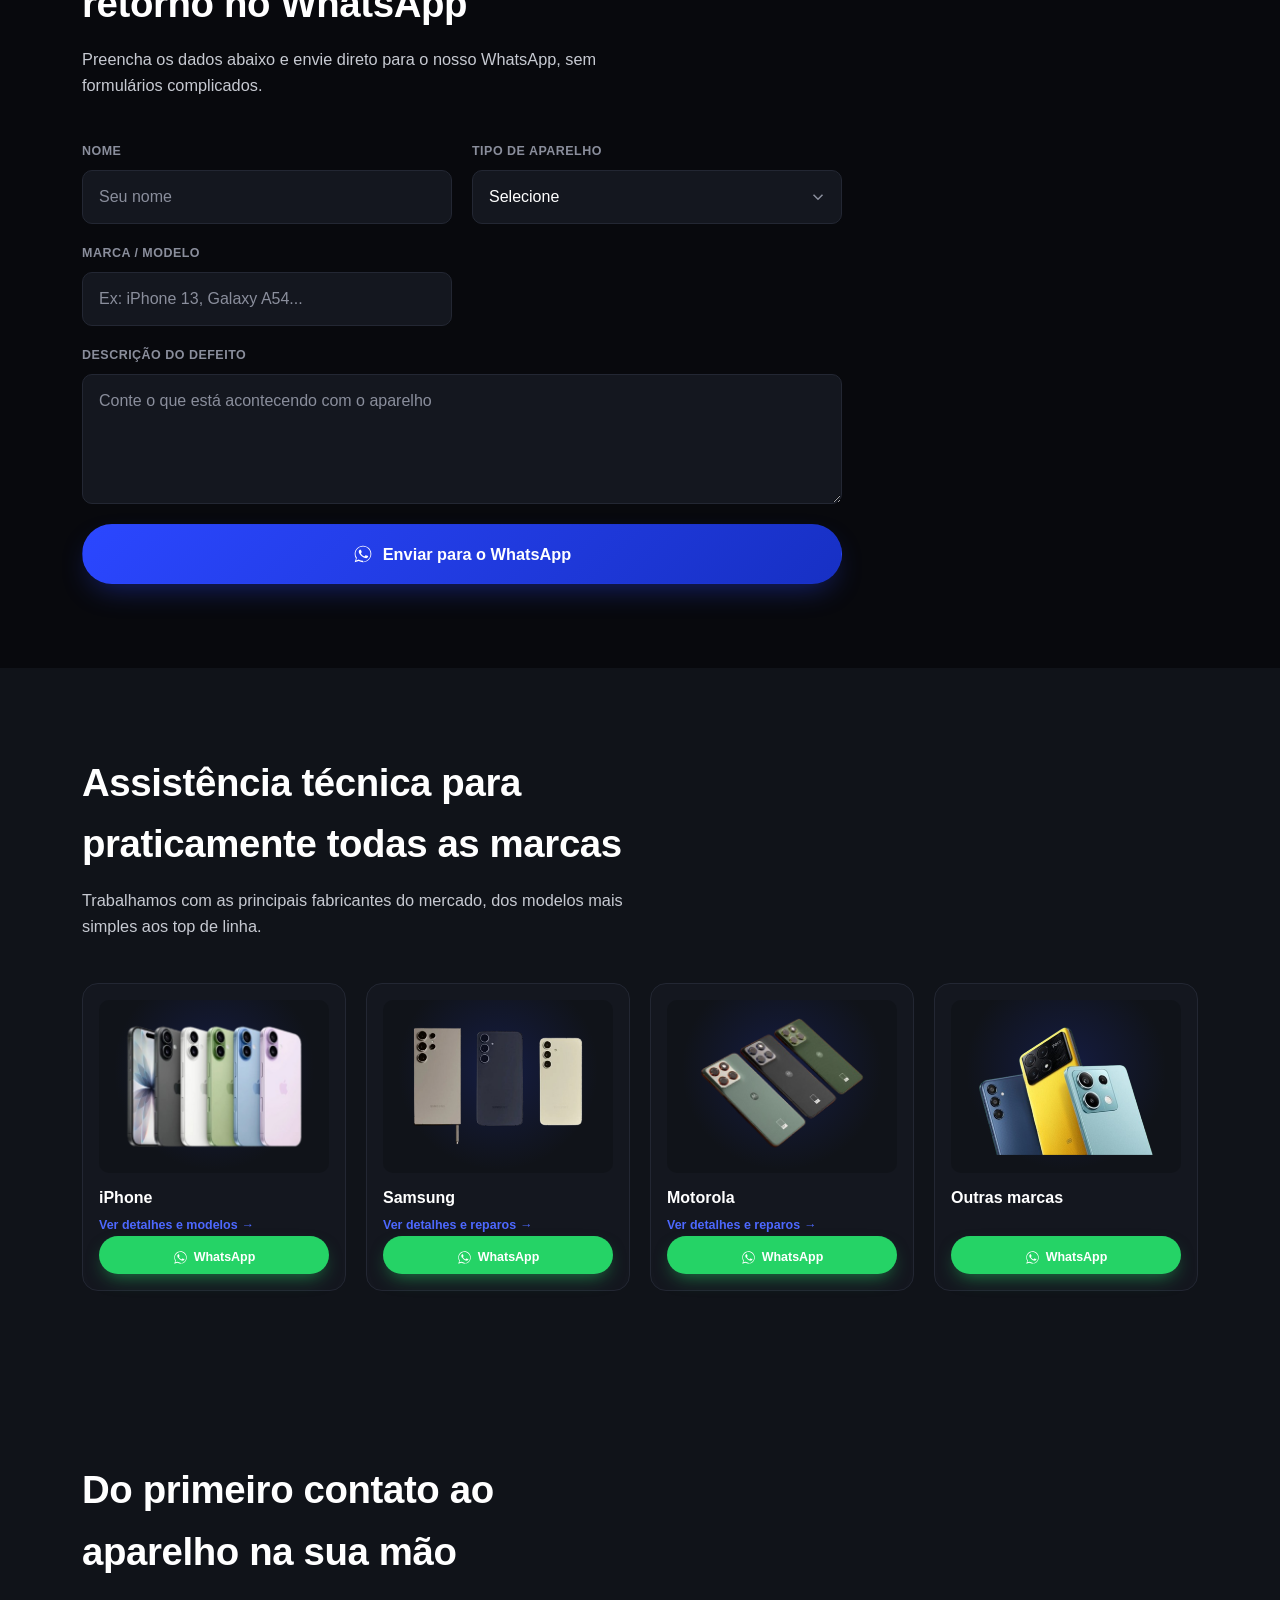
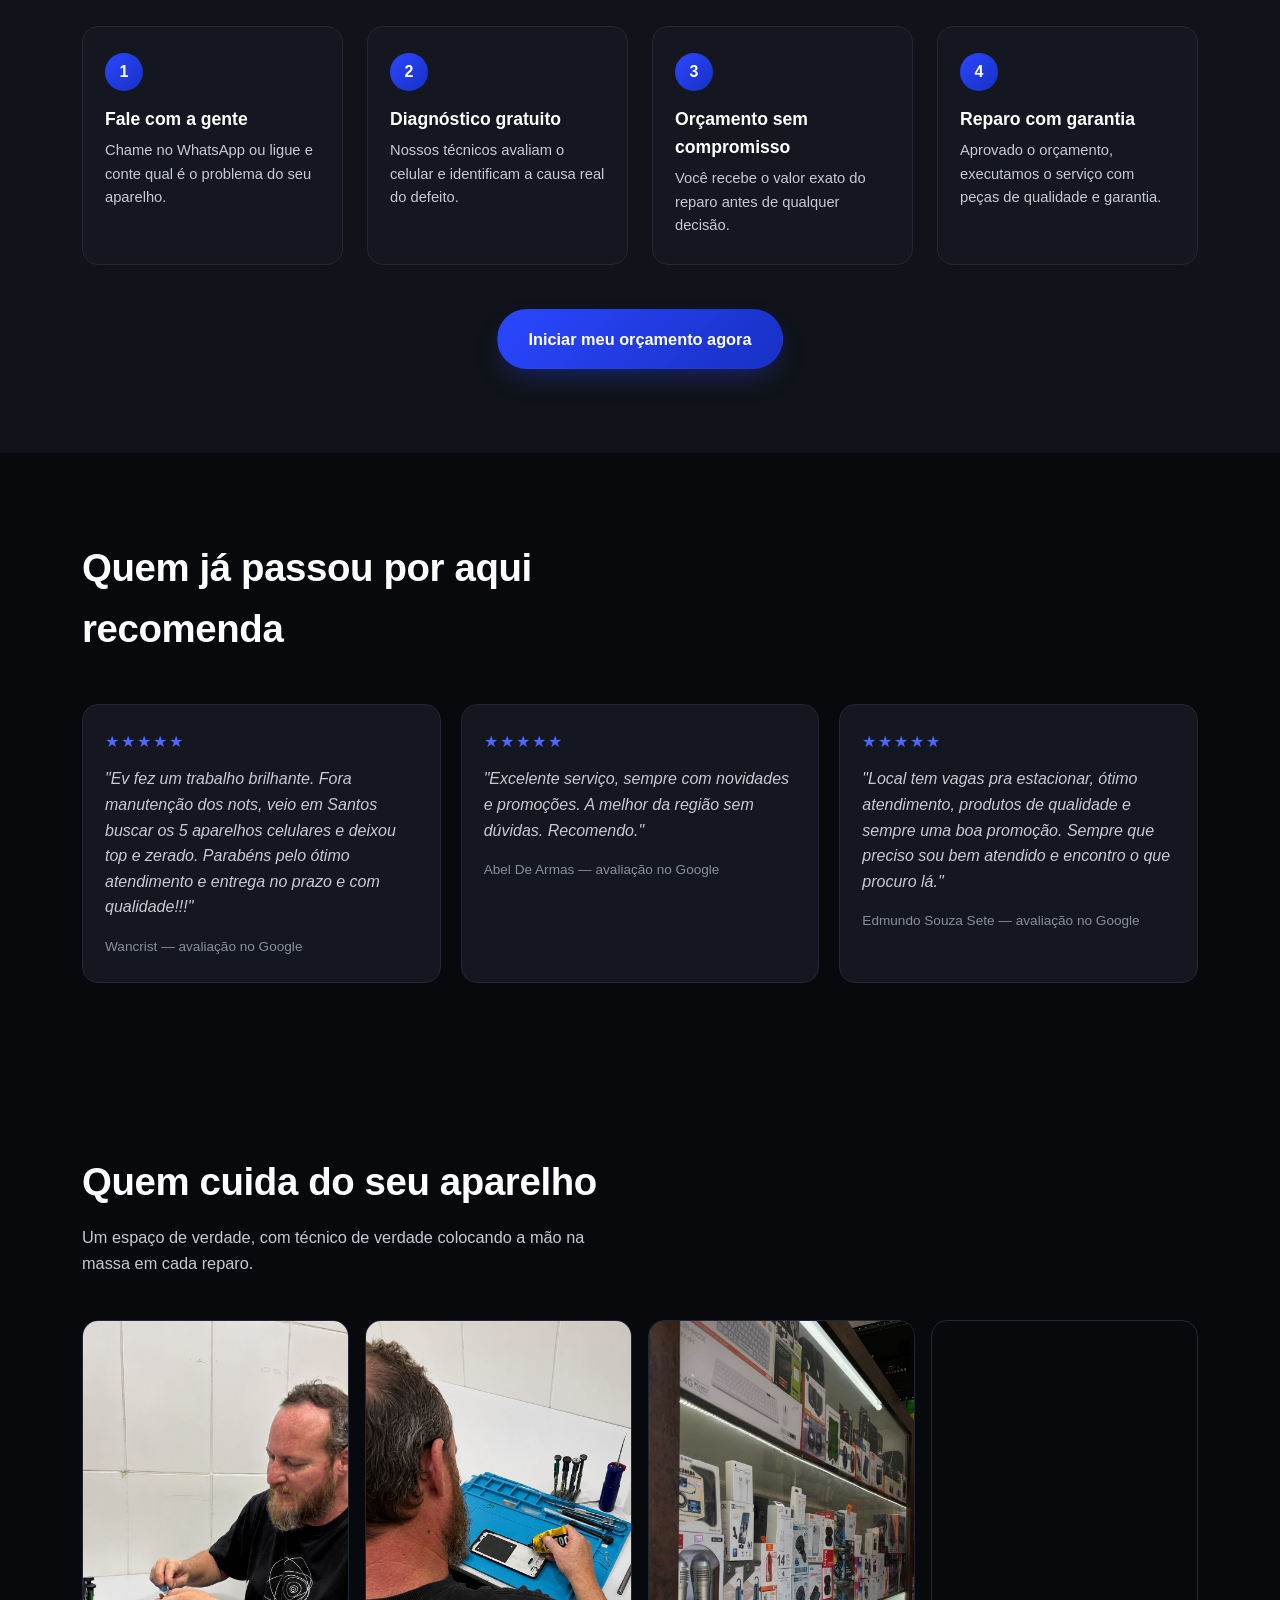
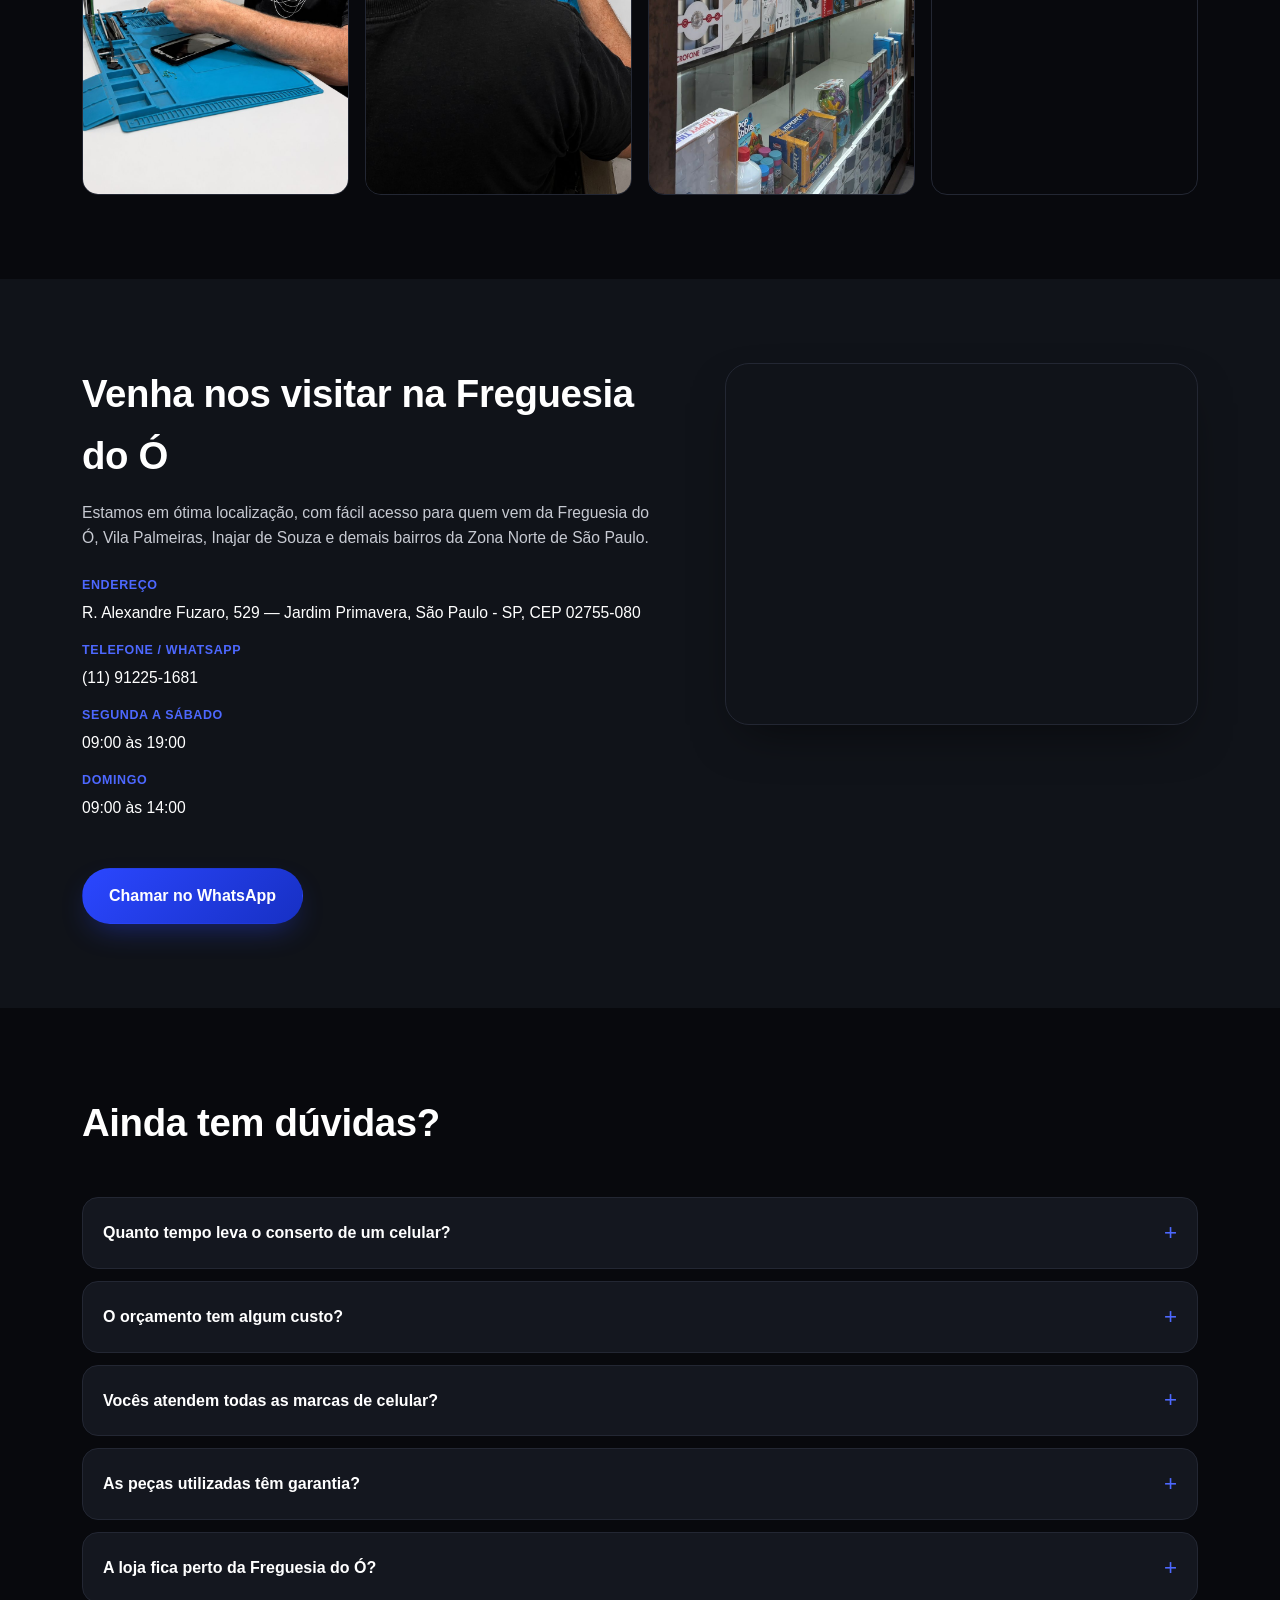
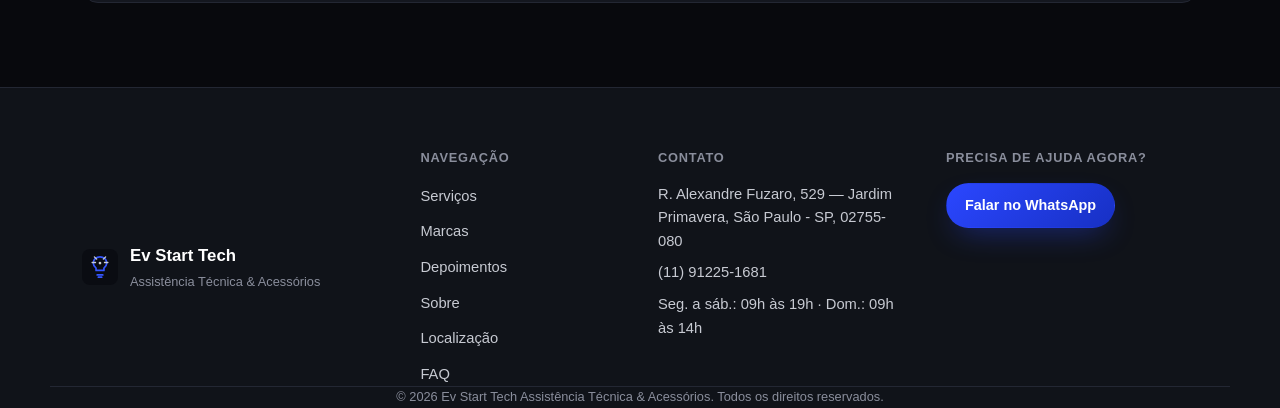
==== commit 1bd26772: "Cria página "Assistência Técnica Motorola" para SEO local Atualiza o dropdown de Marcas em todas as " ====
--- a/index.html
+++ b/index.html
@@ -154,6 +154,7 @@
           <a href="#marcas">Marcas</a>
           <ul class="dropdown">
             <li><a href="assistencia-tecnica-samsung.html">Assistência Samsung</a></li>
+            <li><a href="assistencia-tecnica-motorola.html">Assistência Motorola</a></li>
           </ul>
         </li>
         <li><a href="#como-funciona">Como Funciona</a></li>
@@ -333,6 +334,7 @@
             <img src="assets/img/marca-motorola.png" alt="Linha de celulares Motorola" width="800" height="598" loading="lazy" decoding="async">
           </div>
           <h3>Motorola</h3>
+          <a class="brand-card-more" href="assistencia-tecnica-motorola.html">Ver detalhes e reparos <span aria-hidden="true">→</span></a>
           <a class="card-cta" href="https://wa.me/5511912251681?text=Ol%C3%A1!%20Tenho%20um%20Motorola%20para%20consertar%2C%20pode%20me%20ajudar%3F" target="_blank" rel="noopener"><svg viewBox="0 0 24 24" aria-hidden="true"><path d="M17.5 14.4c-.3-.1-1.7-.8-1.9-.9-.3-.1-.5-.1-.6.1-.2.3-.7.9-.9 1.1-.2.2-.3.2-.6.1-.3-.1-1.2-.5-2.3-1.4-.9-.8-1.4-1.7-1.6-2-.2-.3 0-.5.1-.6.1-.1.3-.3.4-.5.1-.2.2-.3.3-.5.1-.2 0-.4 0-.5C10.3 9 9.8 7.8 9.6 7.3c-.2-.5-.4-.4-.6-.4h-.5c-.2 0-.5.1-.7.3-.2.3-.9.9-.9 2.2s1 2.6 1.1 2.7c.1.2 2 3 4.7 4.2.7.3 1.2.5 1.6.6.7.2 1.3.2 1.8.1.5-.1 1.7-.7 1.9-1.3.2-.7.2-1.2.2-1.3-.1-.1-.3-.2-.6-.3z"/><path d="M12 2C6.5 2 2 6.5 2 12c0 1.9.5 3.7 1.5 5.3L2 22l4.8-1.5c1.5.8 3.3 1.3 5.2 1.3 5.5 0 10-4.5 10-10S17.5 2 12 2zm0 18.2c-1.7 0-3.4-.5-4.8-1.3l-.3-.2-3.2 1 1-3.1-.2-.3C3.5 15 3 13.5 3 12c0-4.9 4-8.9 9-8.9s9 4 9 8.9-4 9.2-9 9.2z"/></svg>WhatsApp</a>
         </article>
         <article class="brand-card reveal">
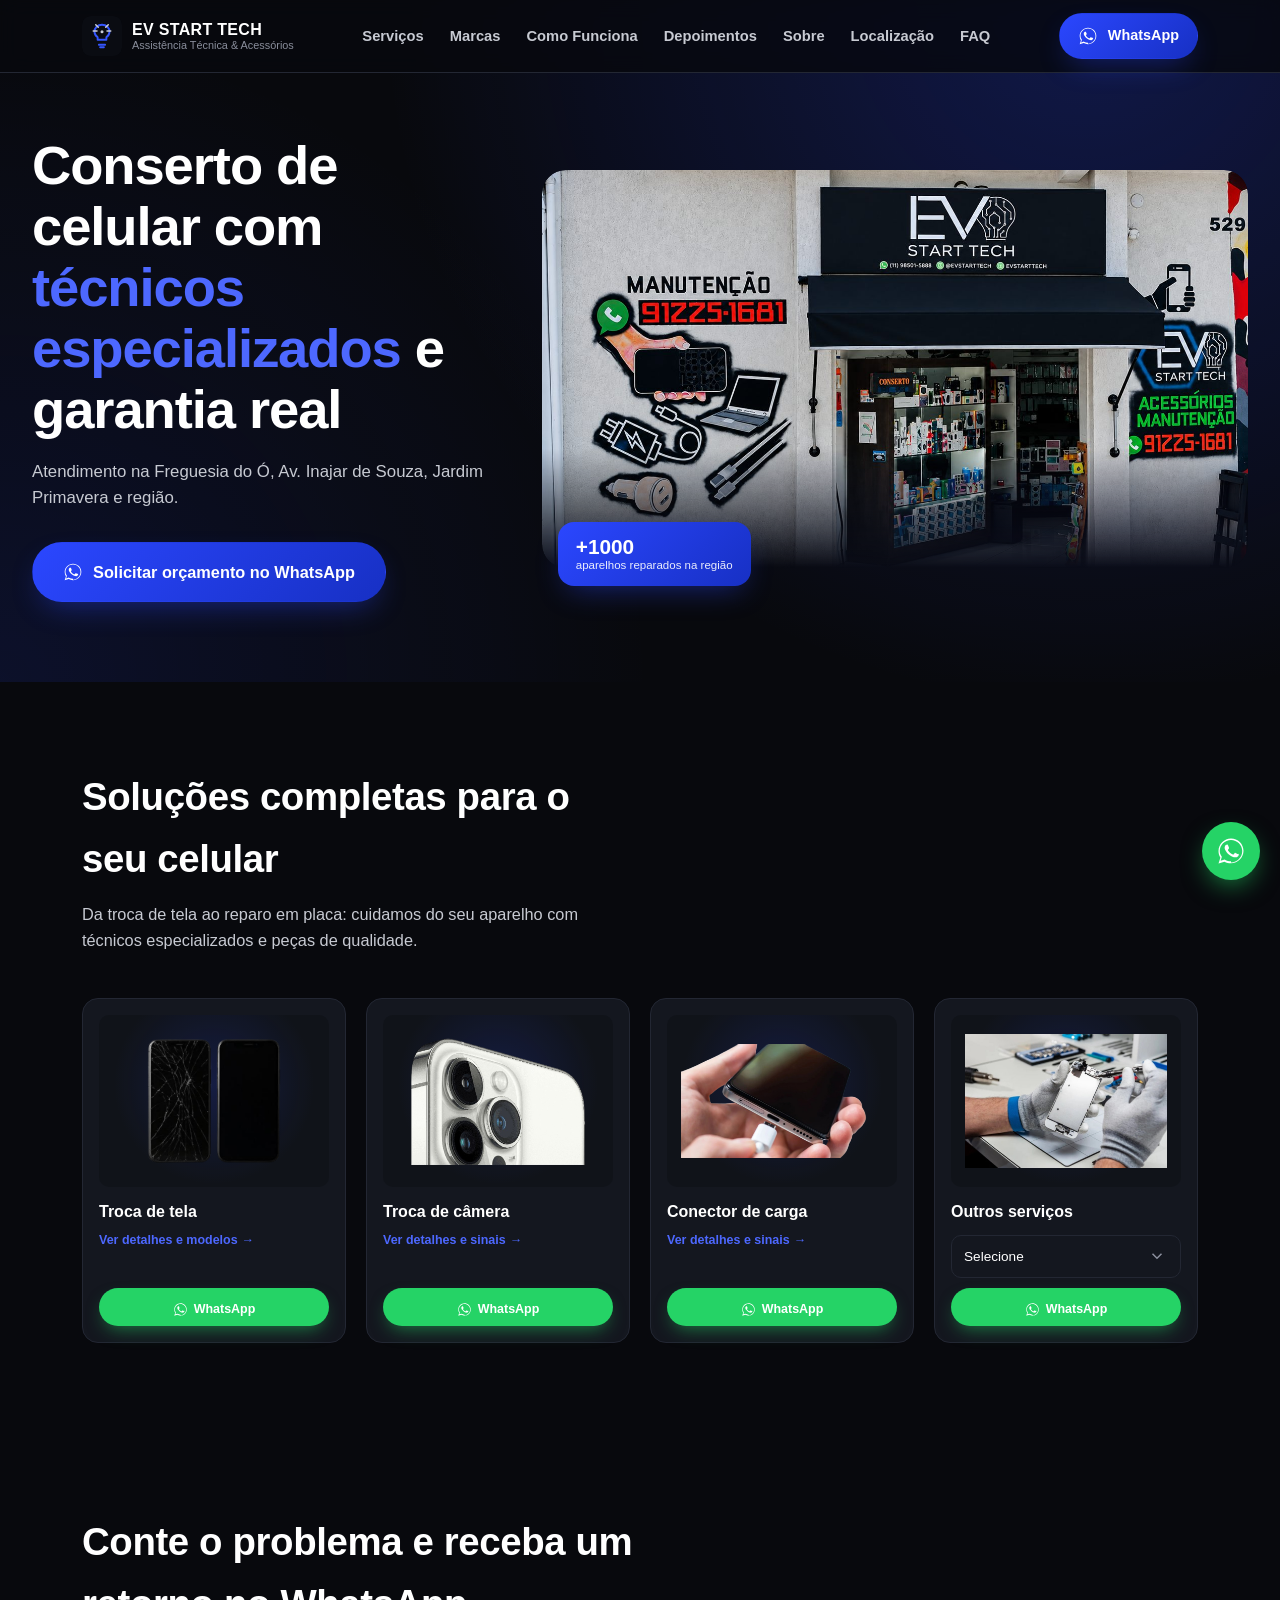
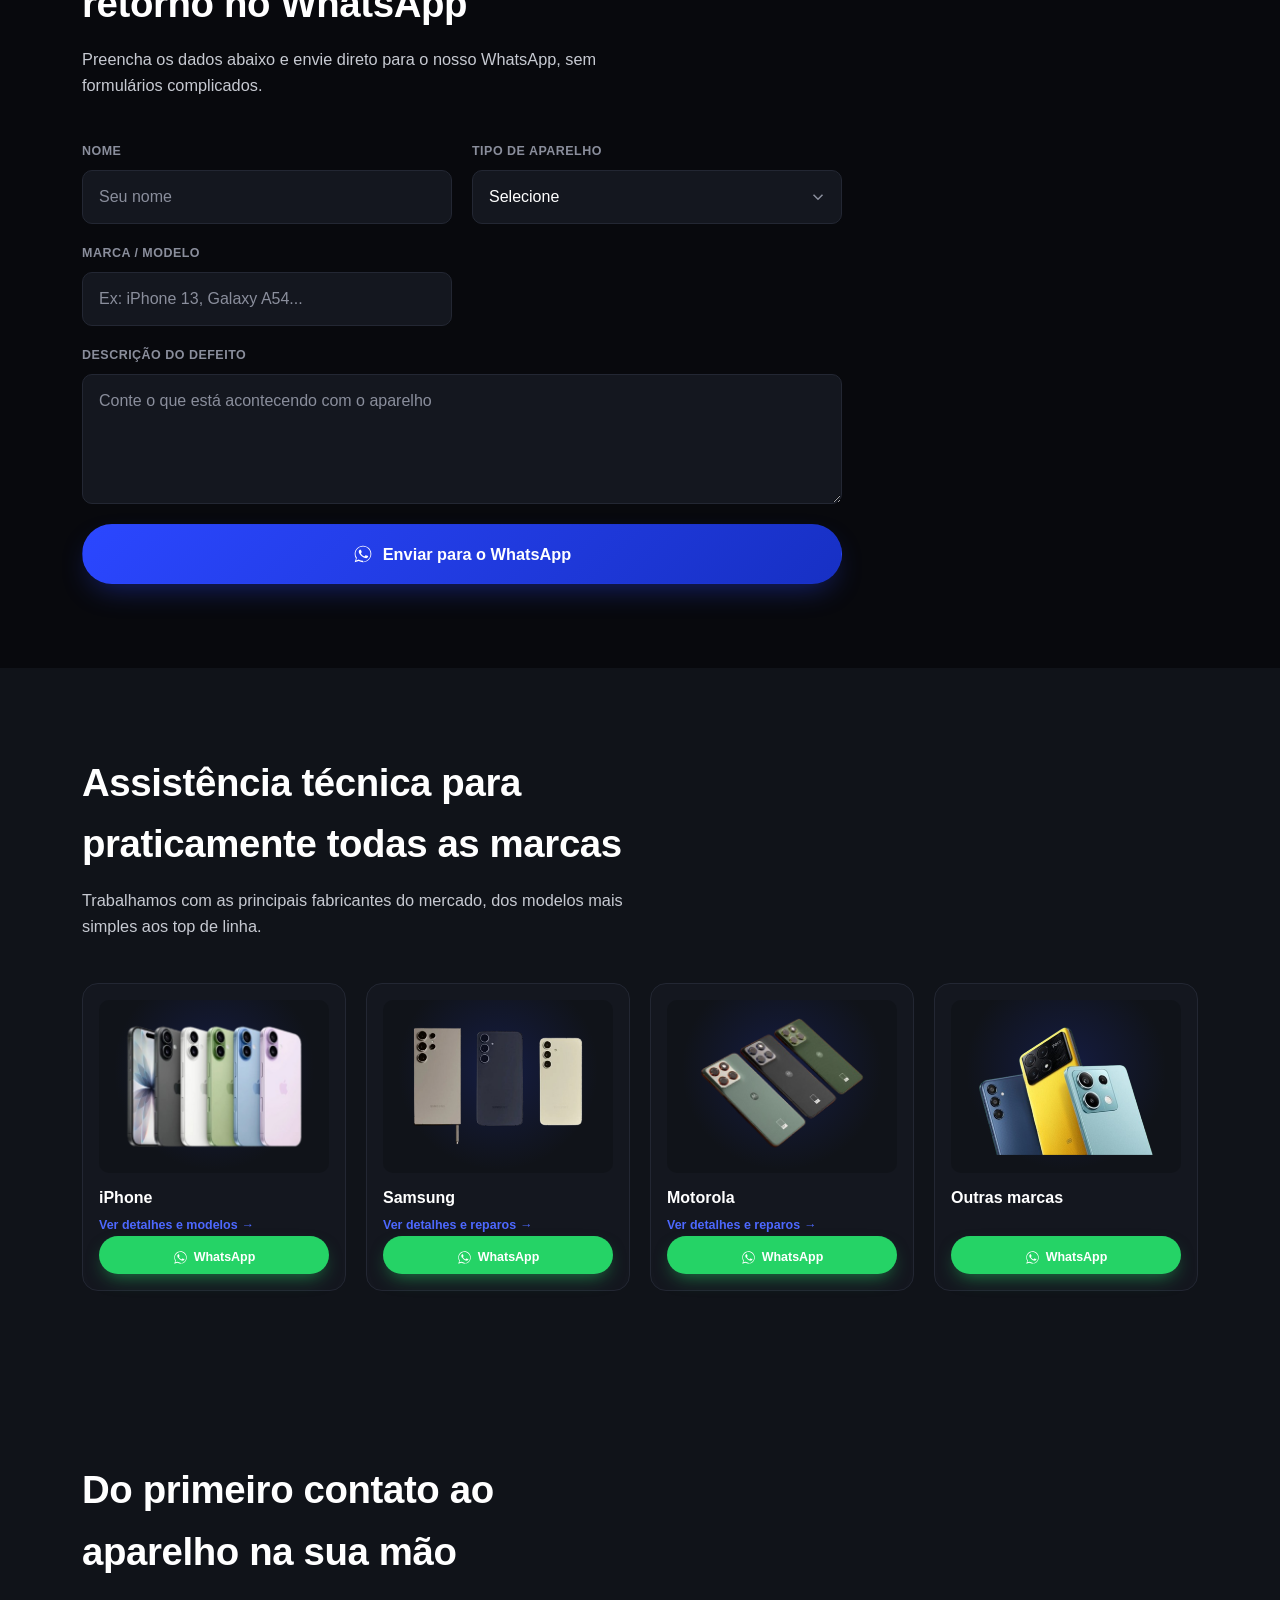
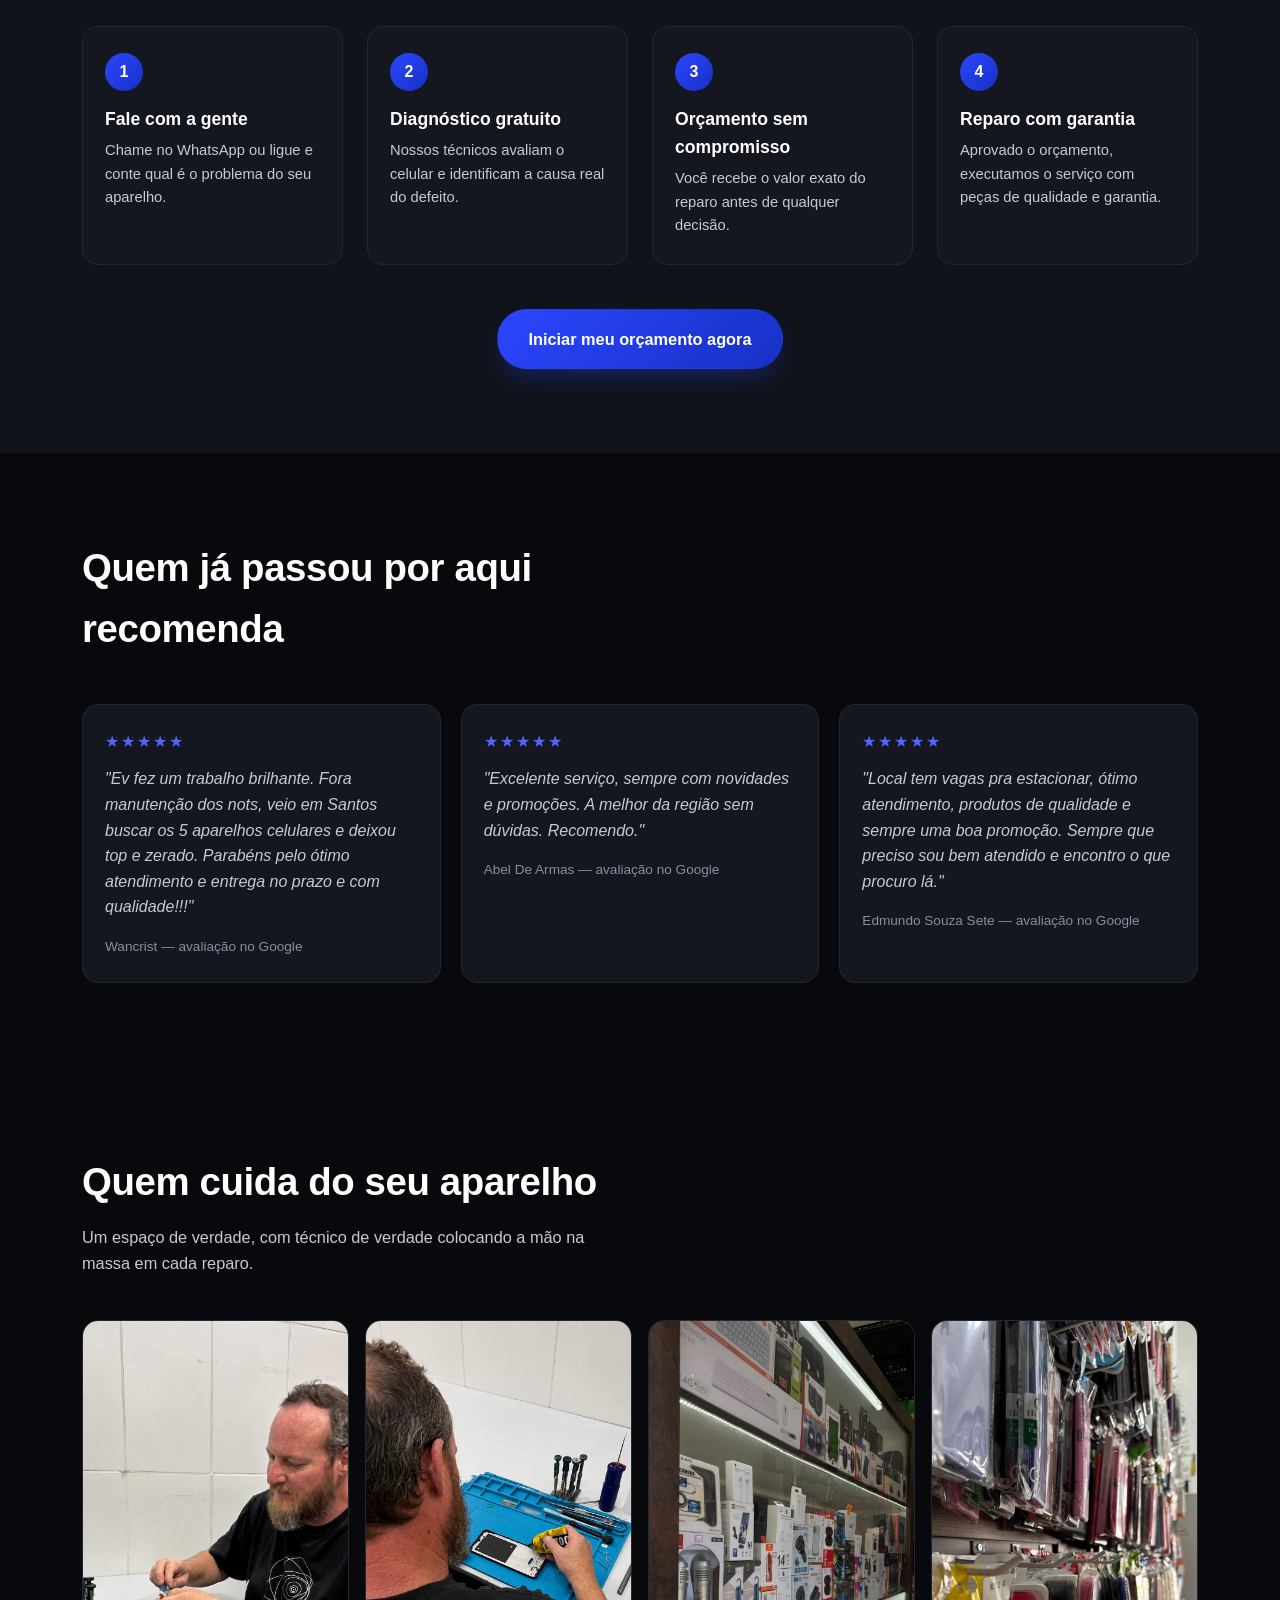
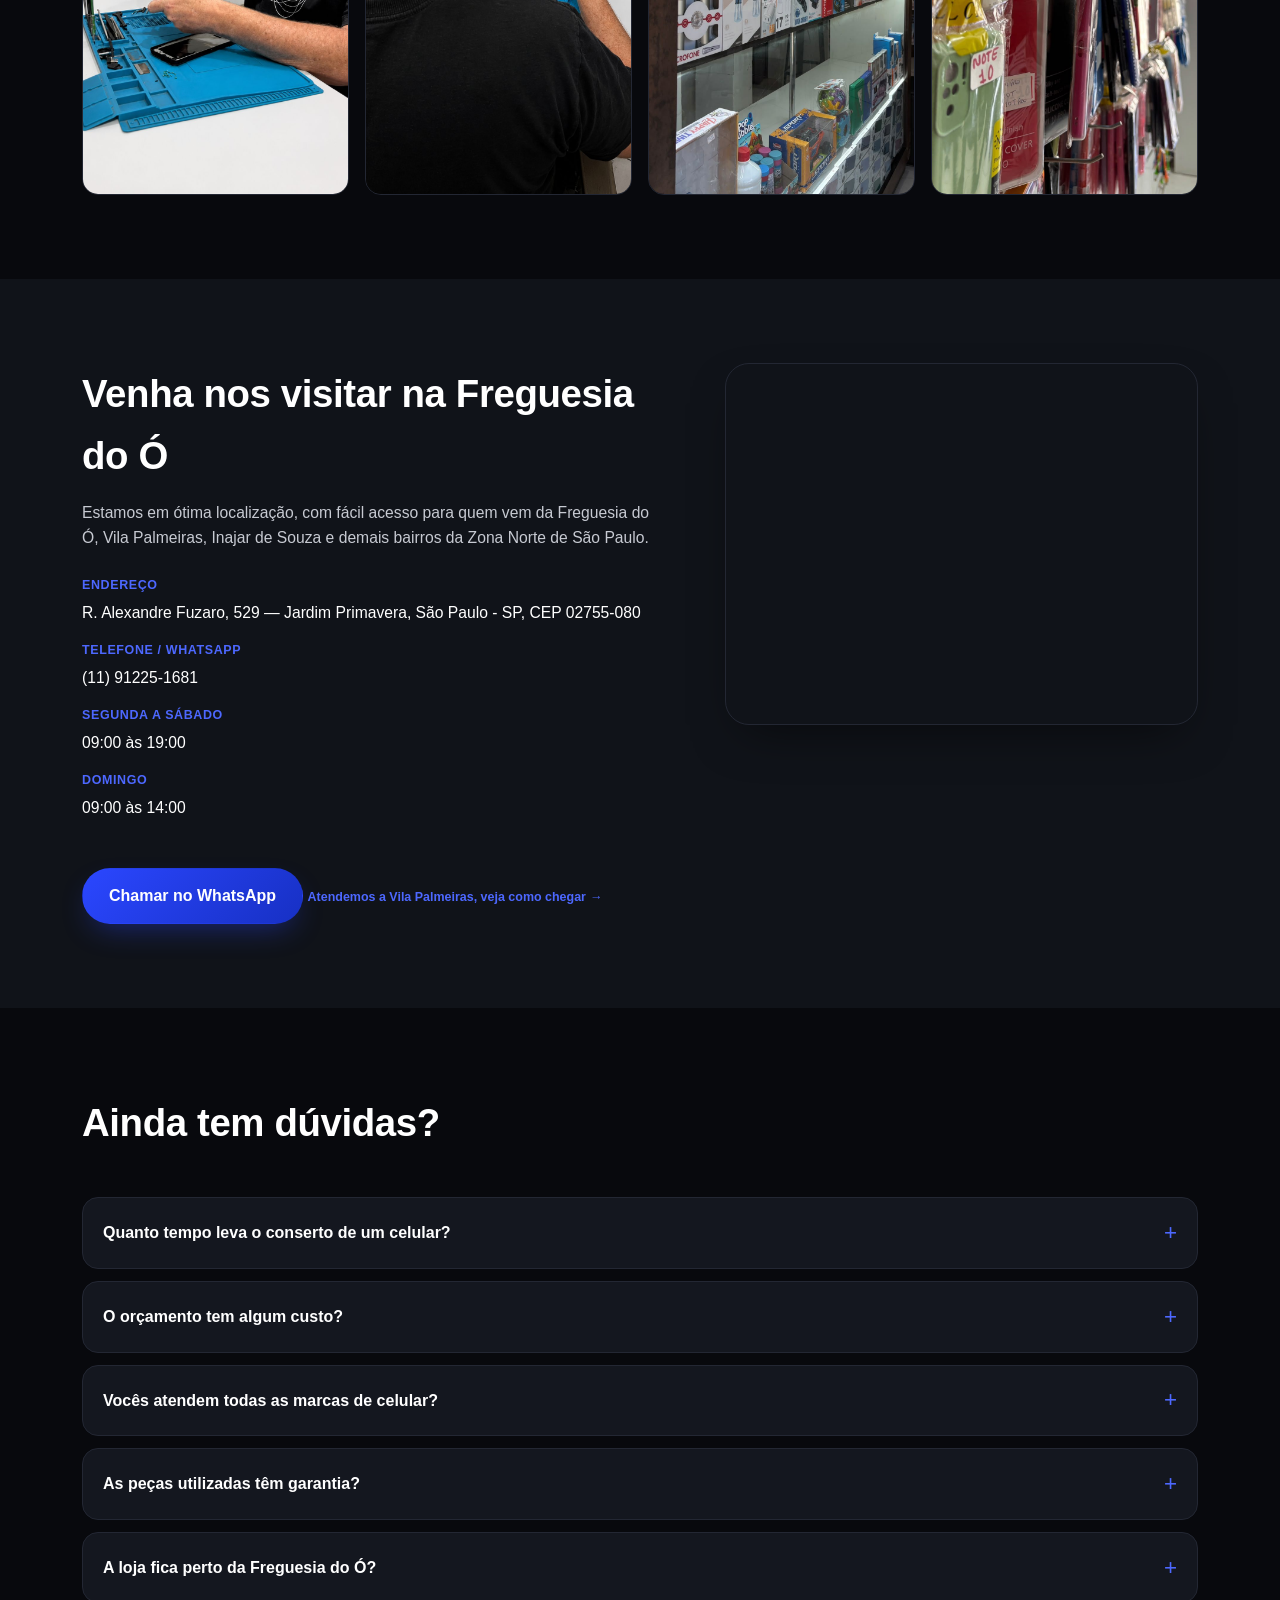
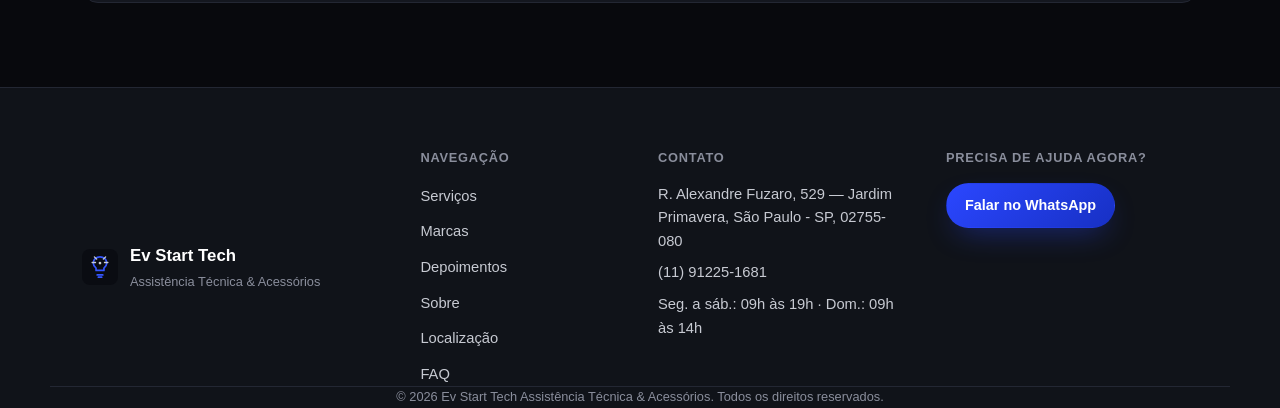
==== commit 8e4f0336: "Cria página "Assistência Técnica Vila Palmeiras" para SEO local Primeira página de bairro, com links" ====
--- a/index.html
+++ b/index.html
@@ -160,7 +160,12 @@
         <li><a href="#como-funciona">Como Funciona</a></li>
         <li><a href="#depoimentos">Depoimentos</a></li>
         <li><a href="#sobre">Sobre</a></li>
-        <li><a href="#localizacao">Localização</a></li>
+        <li class="has-dropdown">
+          <a href="#localizacao">Localização</a>
+          <ul class="dropdown">
+            <li><a href="assistencia-tecnica-vila-palmeiras.html">Vila Palmeiras</a></li>
+          </ul>
+        </li>
         <li><a href="#faq">FAQ</a></li>
       </ul>
     </nav>
@@ -455,6 +460,7 @@
         </dl>
 
         <a class="btn btn-primary" href="https://wa.me/5511912251681?text=Ol%C3%A1!%20Gostaria%20de%20visitar%20a%20loja." target="_blank" rel="noopener">Chamar no WhatsApp</a>
+        <a class="brand-card-more" href="assistencia-tecnica-vila-palmeiras.html" style="margin-top:16px;">Atendemos a Vila Palmeiras, veja como chegar <span aria-hidden="true">→</span></a>
       </div>
 
       <div class="map-frame reveal">
--- a/css/style.css
+++ b/css/style.css
@@ -464,6 +464,8 @@
   margin-top: 3px;
   color: var(--royal-glow);
 }
+.check-list a { color: var(--royal-glow); font-weight: 700; }
+.check-list a:hover { color: var(--white); }
 
 .model-tags { display: flex; flex-wrap: wrap; gap: 8px; margin-top: 18px; }
 .model-tags span {
--- a/css/style.css
+++ b/css/style.css
@@ -464,6 +464,8 @@
   margin-top: 3px;
   color: var(--royal-glow);
 }
+.check-list a { color: var(--royal-glow); font-weight: 700; }
+.check-list a:hover { color: var(--white); }
 
 .model-tags { display: flex; flex-wrap: wrap; gap: 8px; margin-top: 18px; }
 .model-tags span {
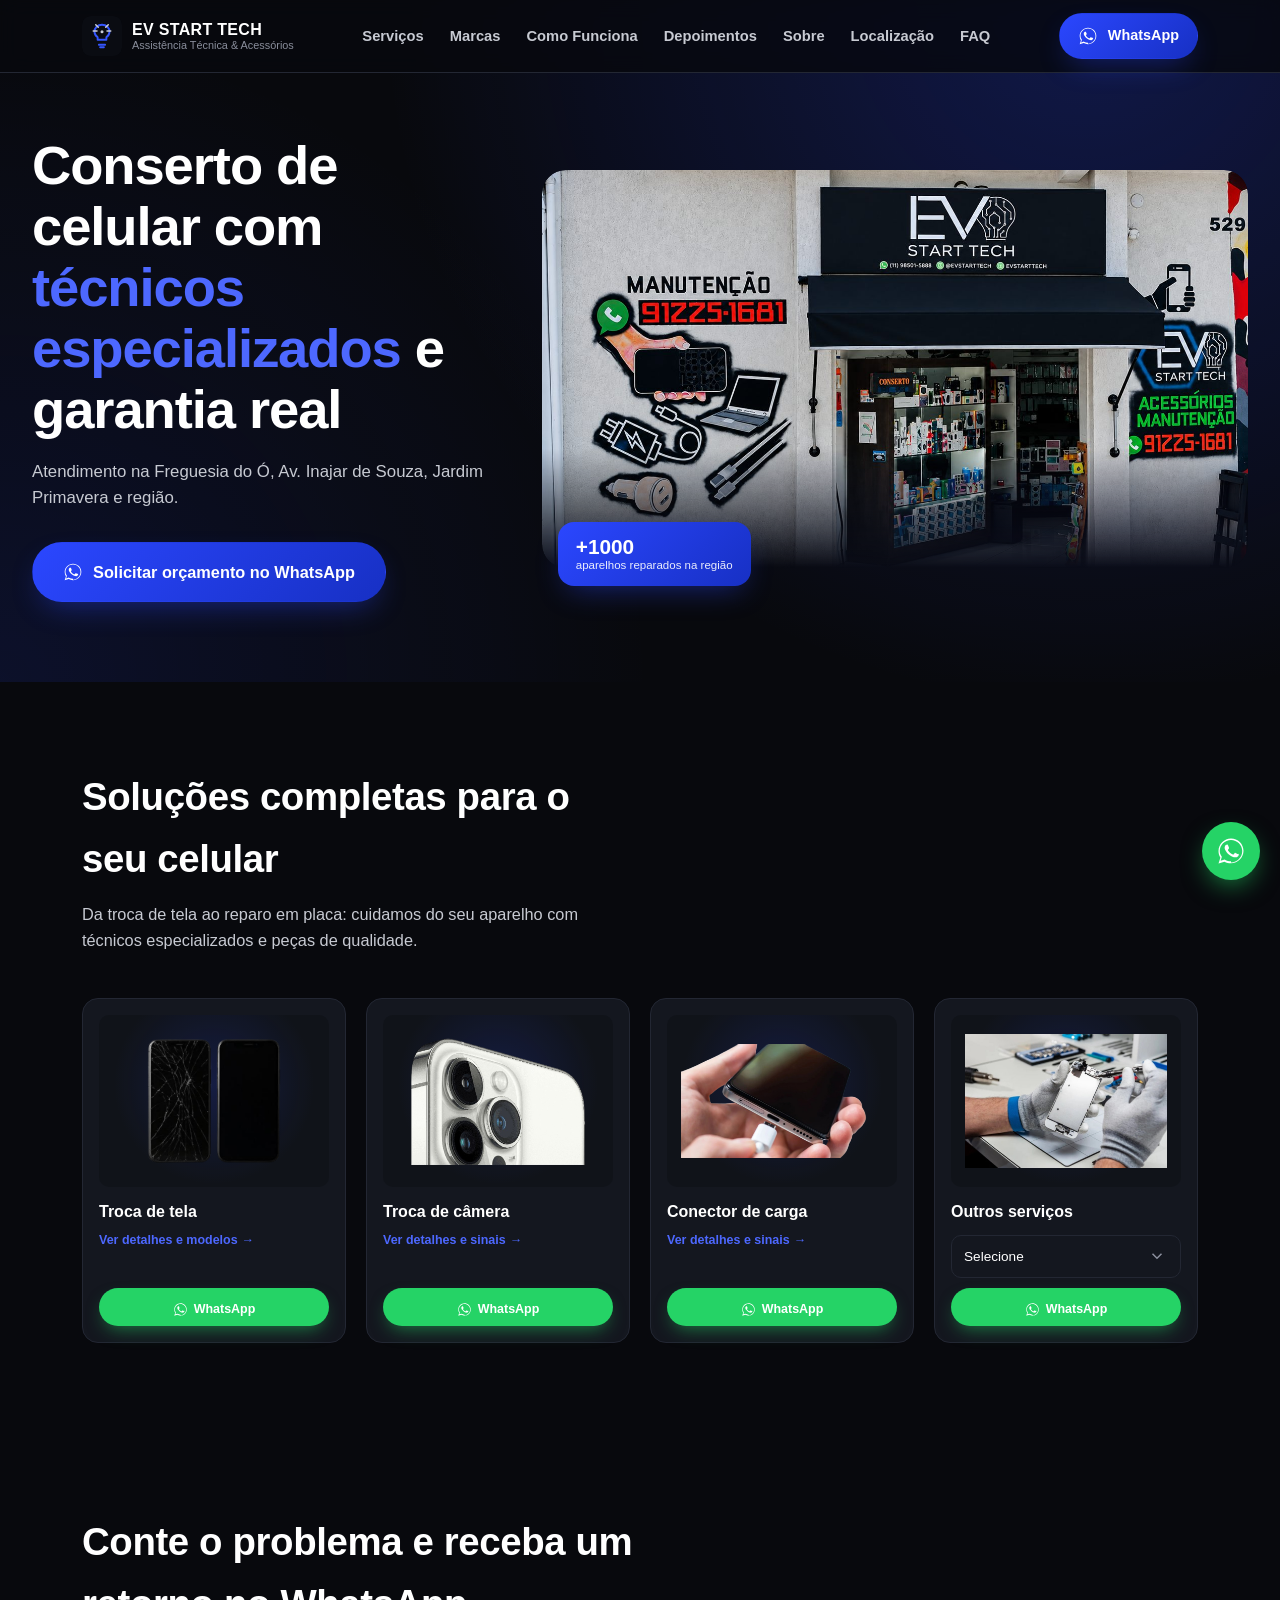
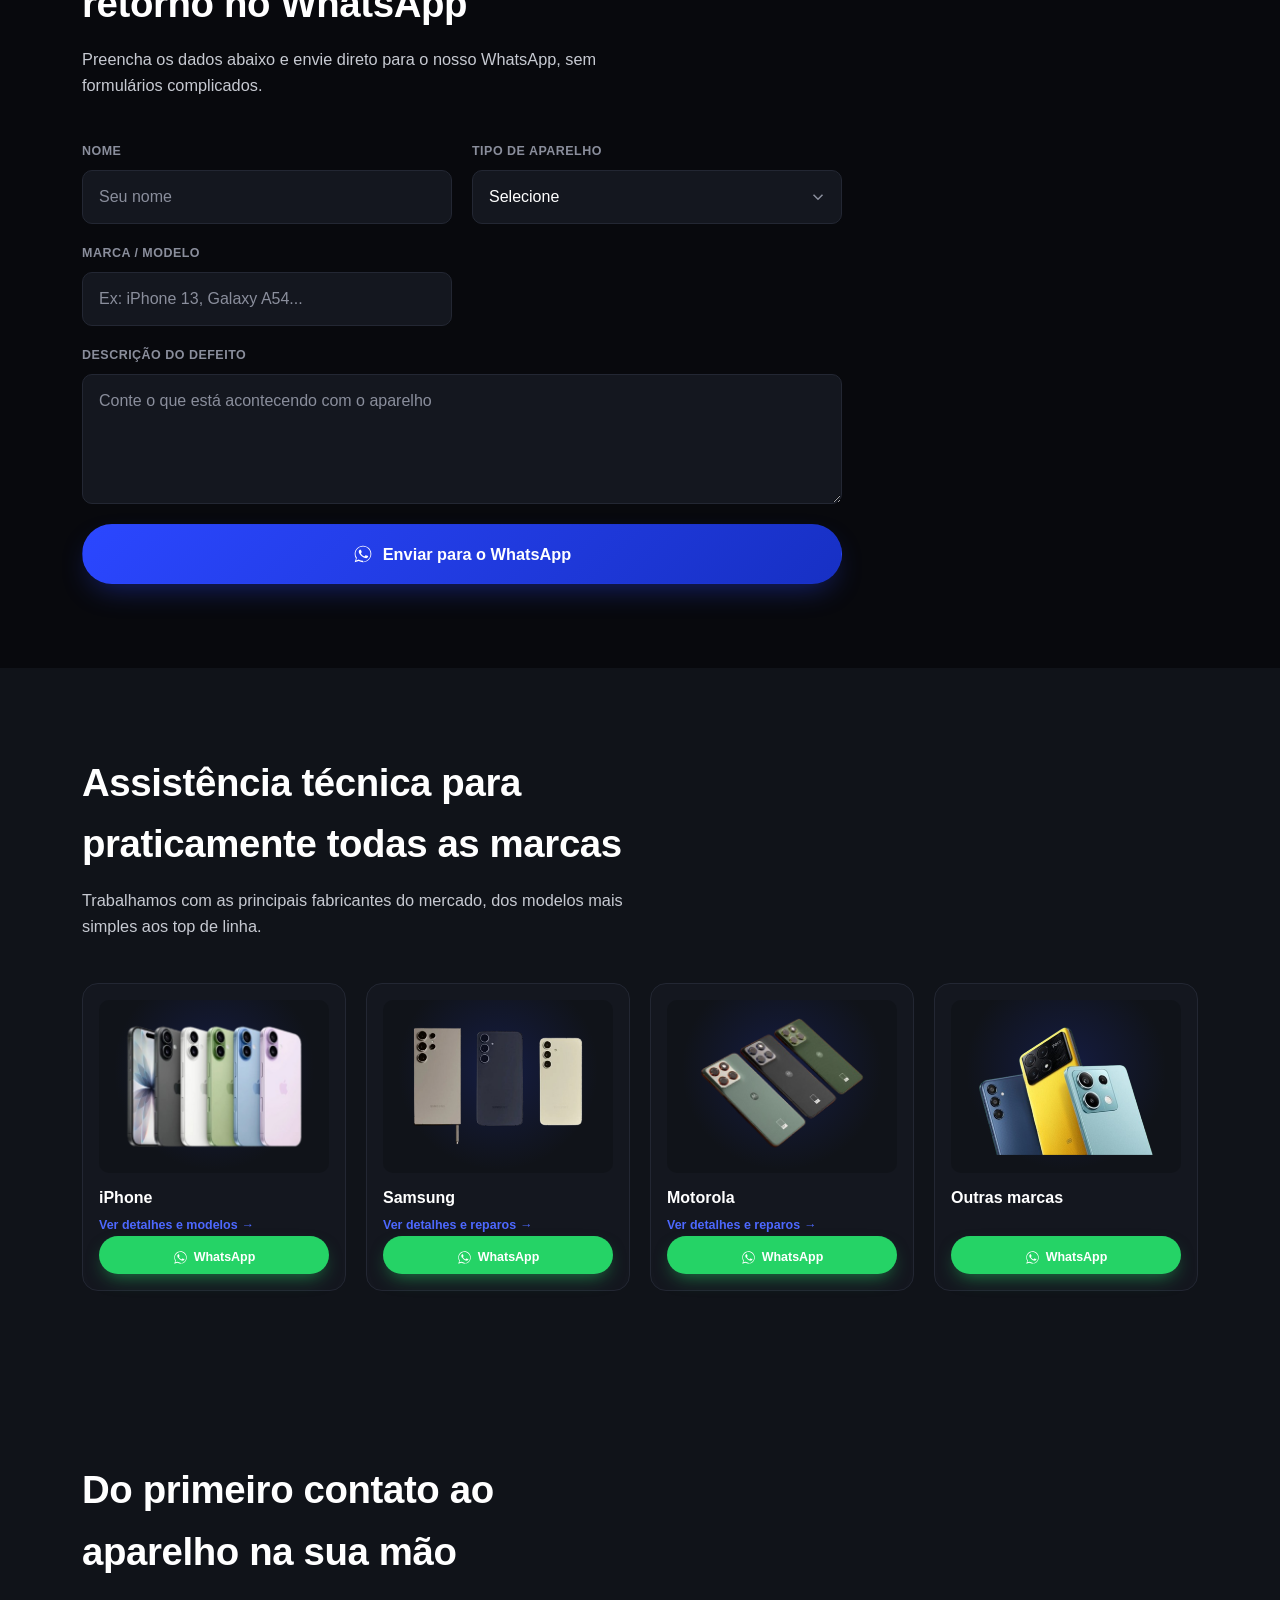
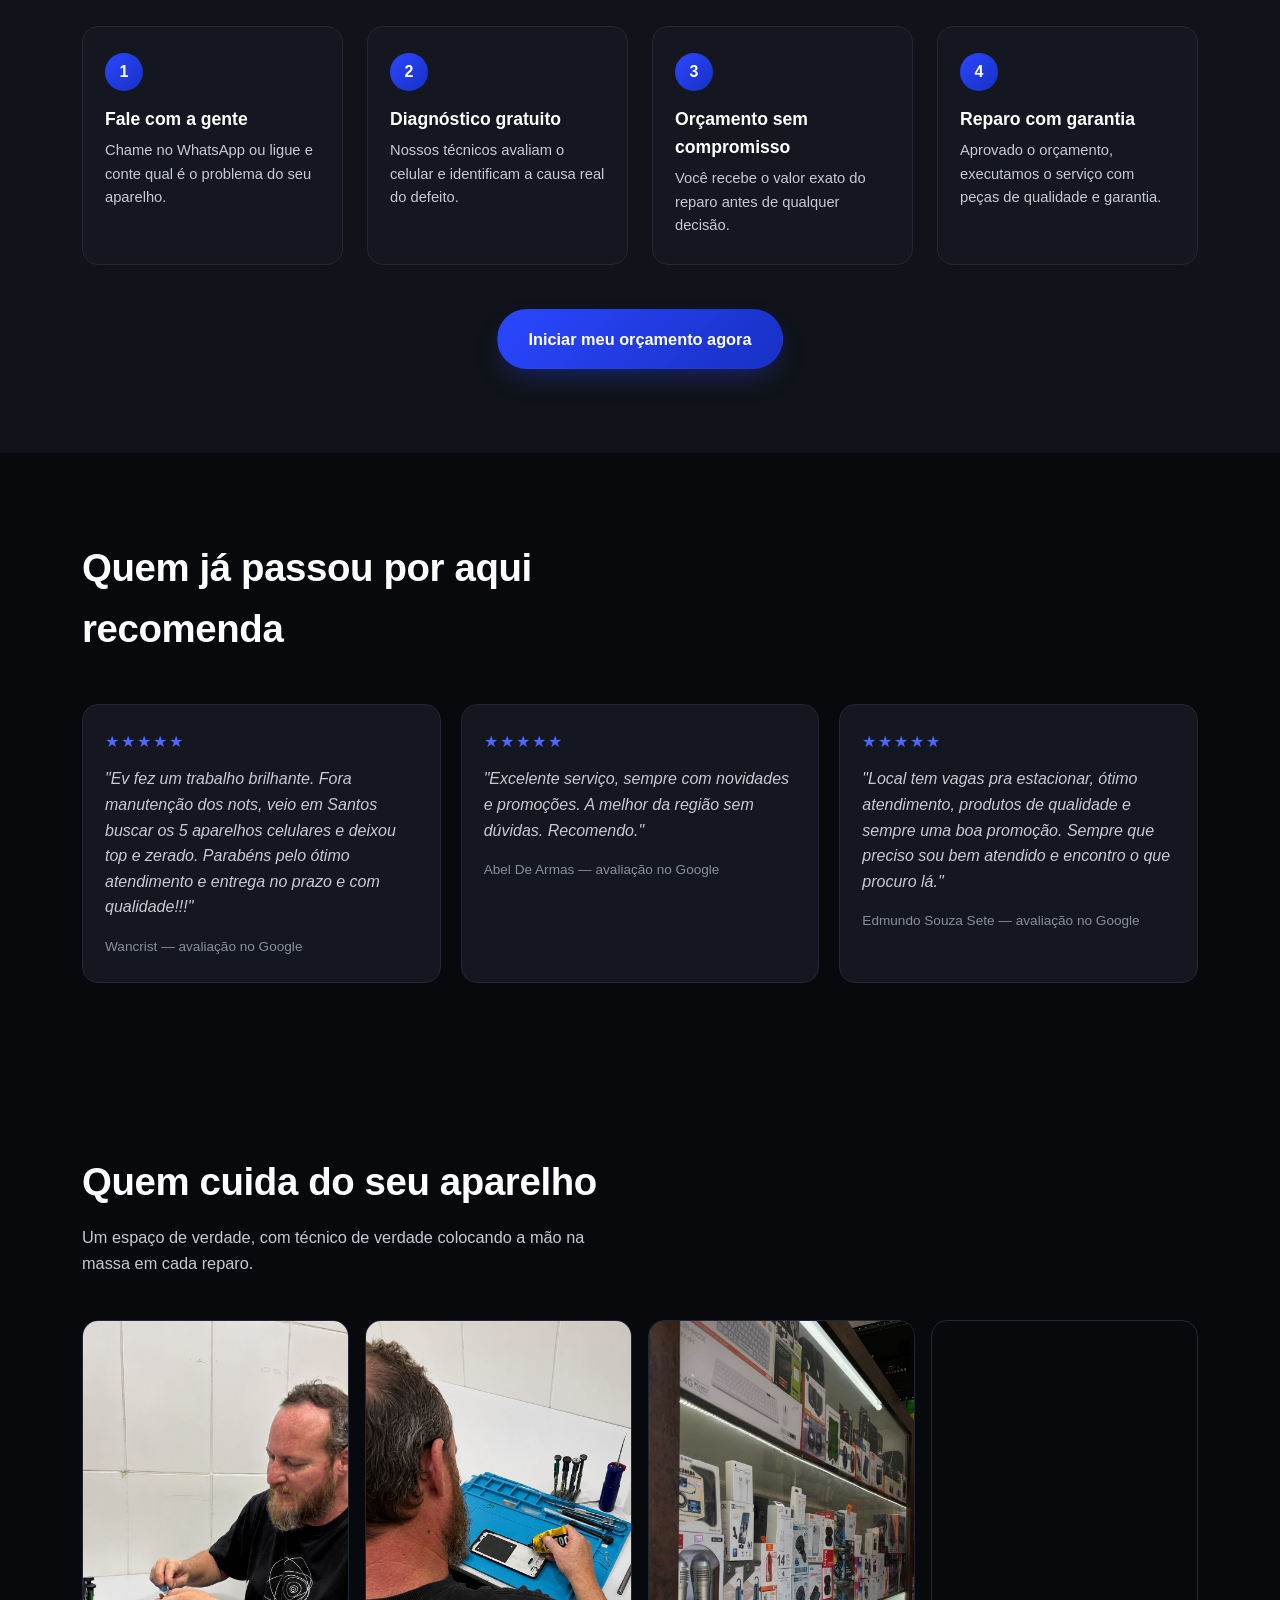
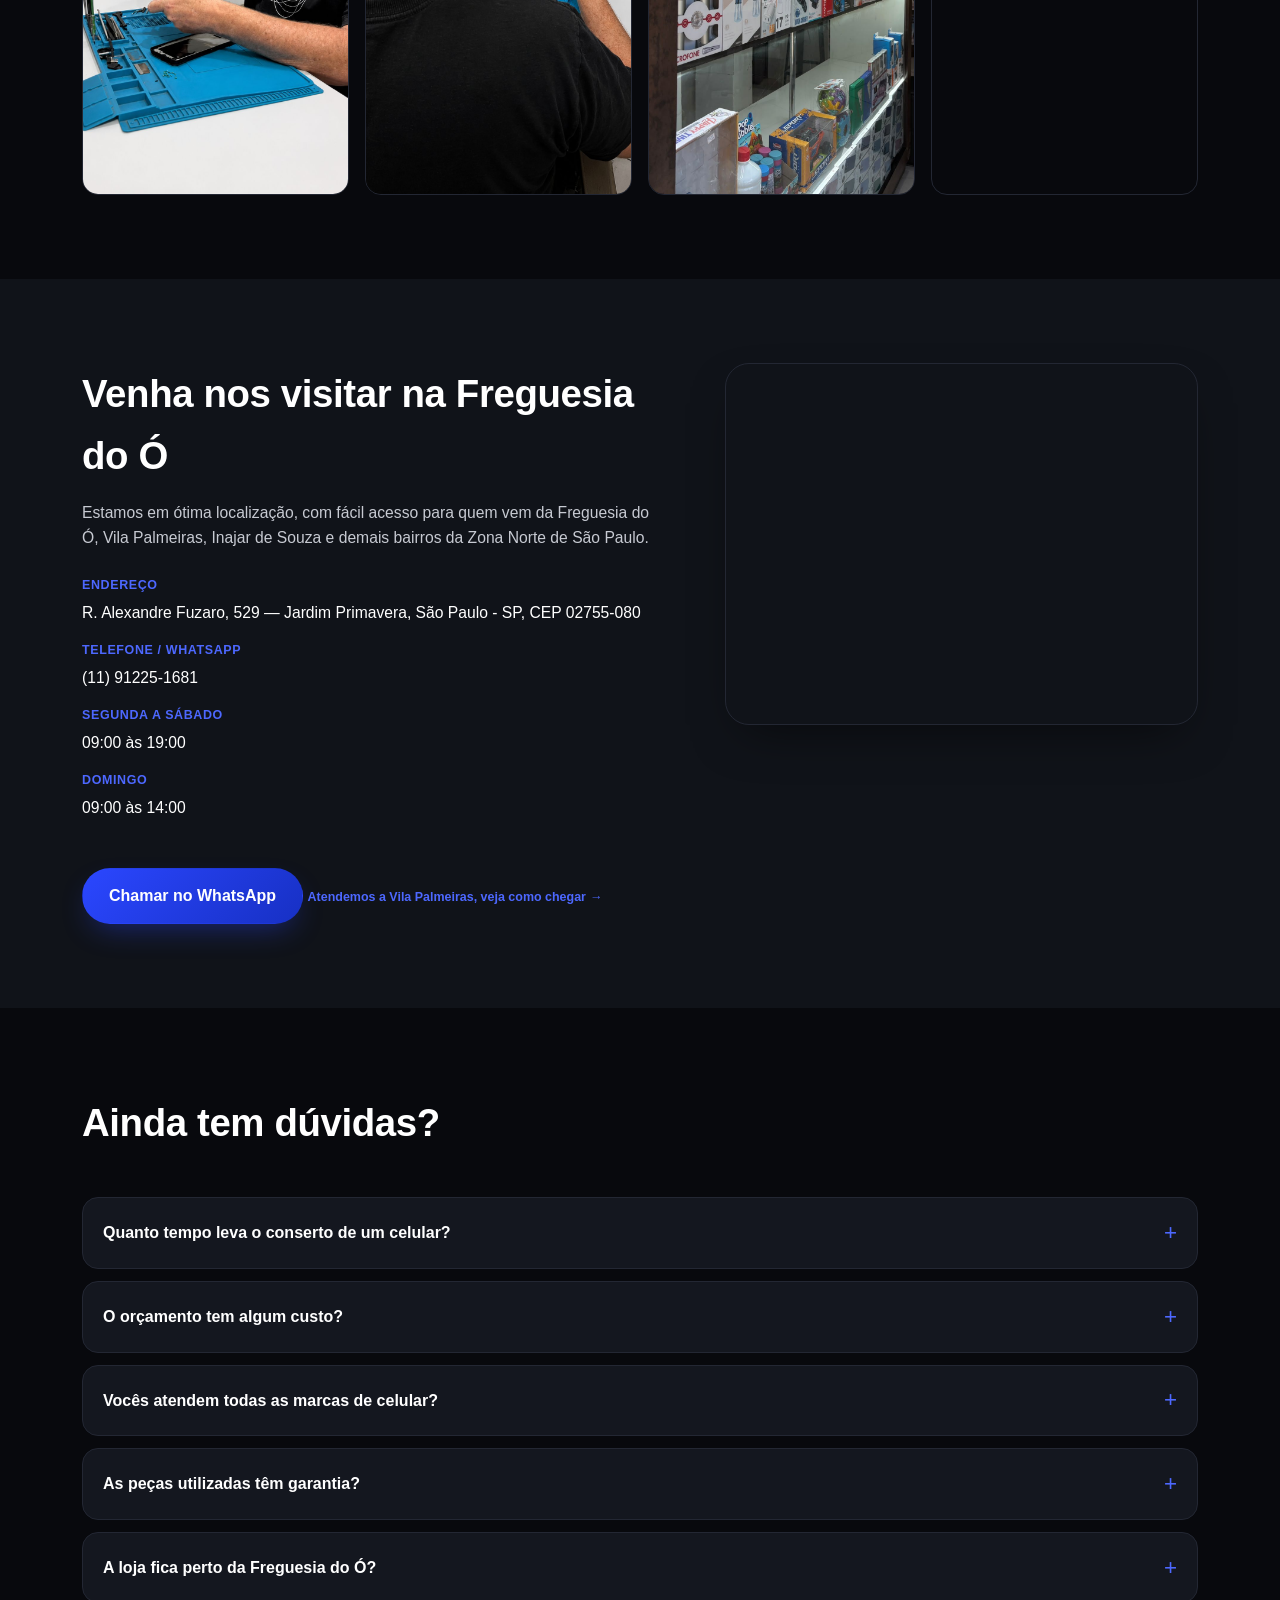
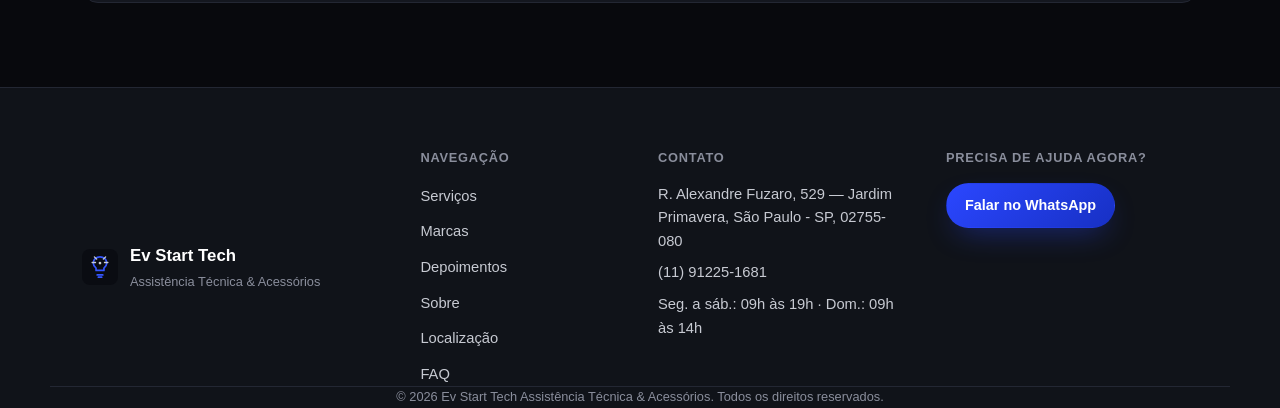
==== commit a3e73bdf: "Cria páginas de bairro Limão, Casa Verde, Vila Carbone e Vila Bancária Atualiza o dropdown de Locali" ====
--- a/index.html
+++ b/index.html
@@ -164,6 +164,10 @@
           <a href="#localizacao">Localização</a>
           <ul class="dropdown">
             <li><a href="assistencia-tecnica-vila-palmeiras.html">Vila Palmeiras</a></li>
+            <li><a href="assistencia-tecnica-limao.html">Limão</a></li>
+            <li><a href="assistencia-tecnica-casa-verde.html">Casa Verde</a></li>
+            <li><a href="assistencia-tecnica-vila-carbone.html">Vila Carbone</a></li>
+            <li><a href="assistencia-tecnica-vila-bancaria.html">Vila Bancária</a></li>
           </ul>
         </li>
         <li><a href="#faq">FAQ</a></li>
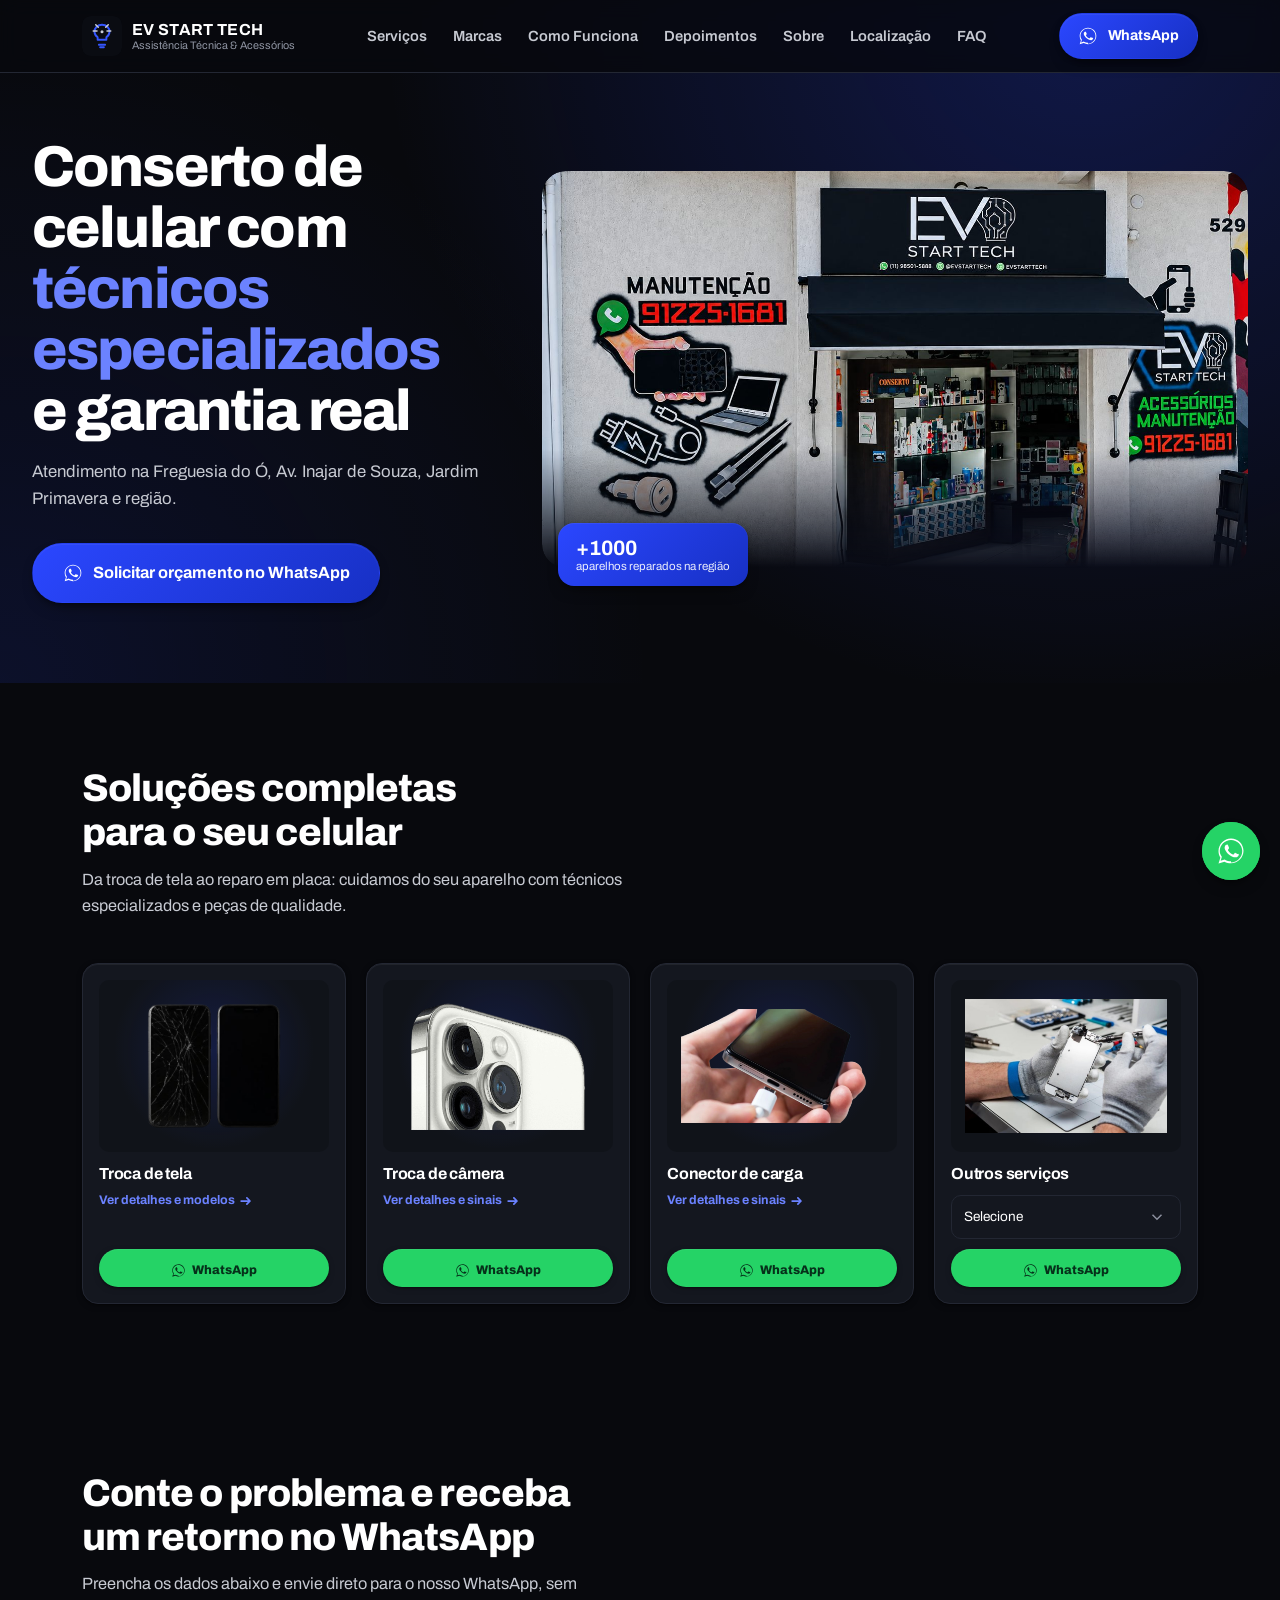
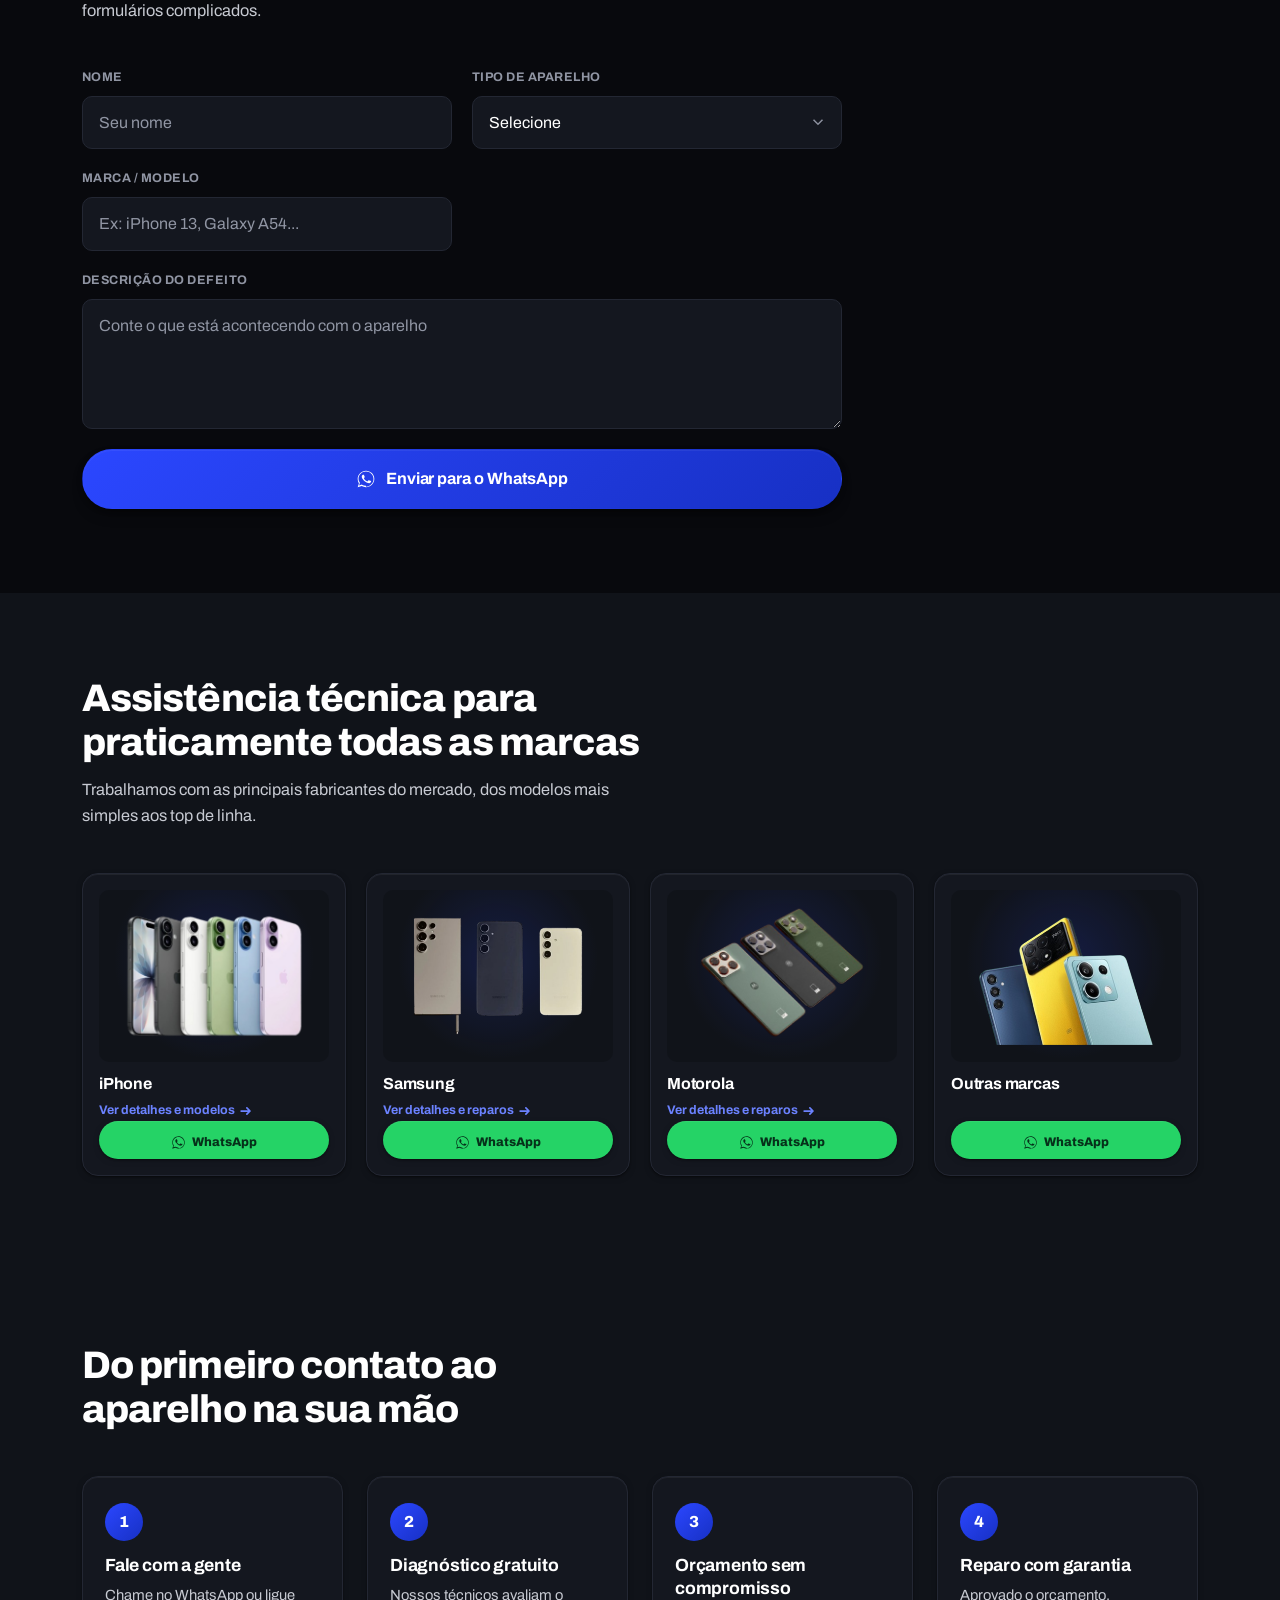
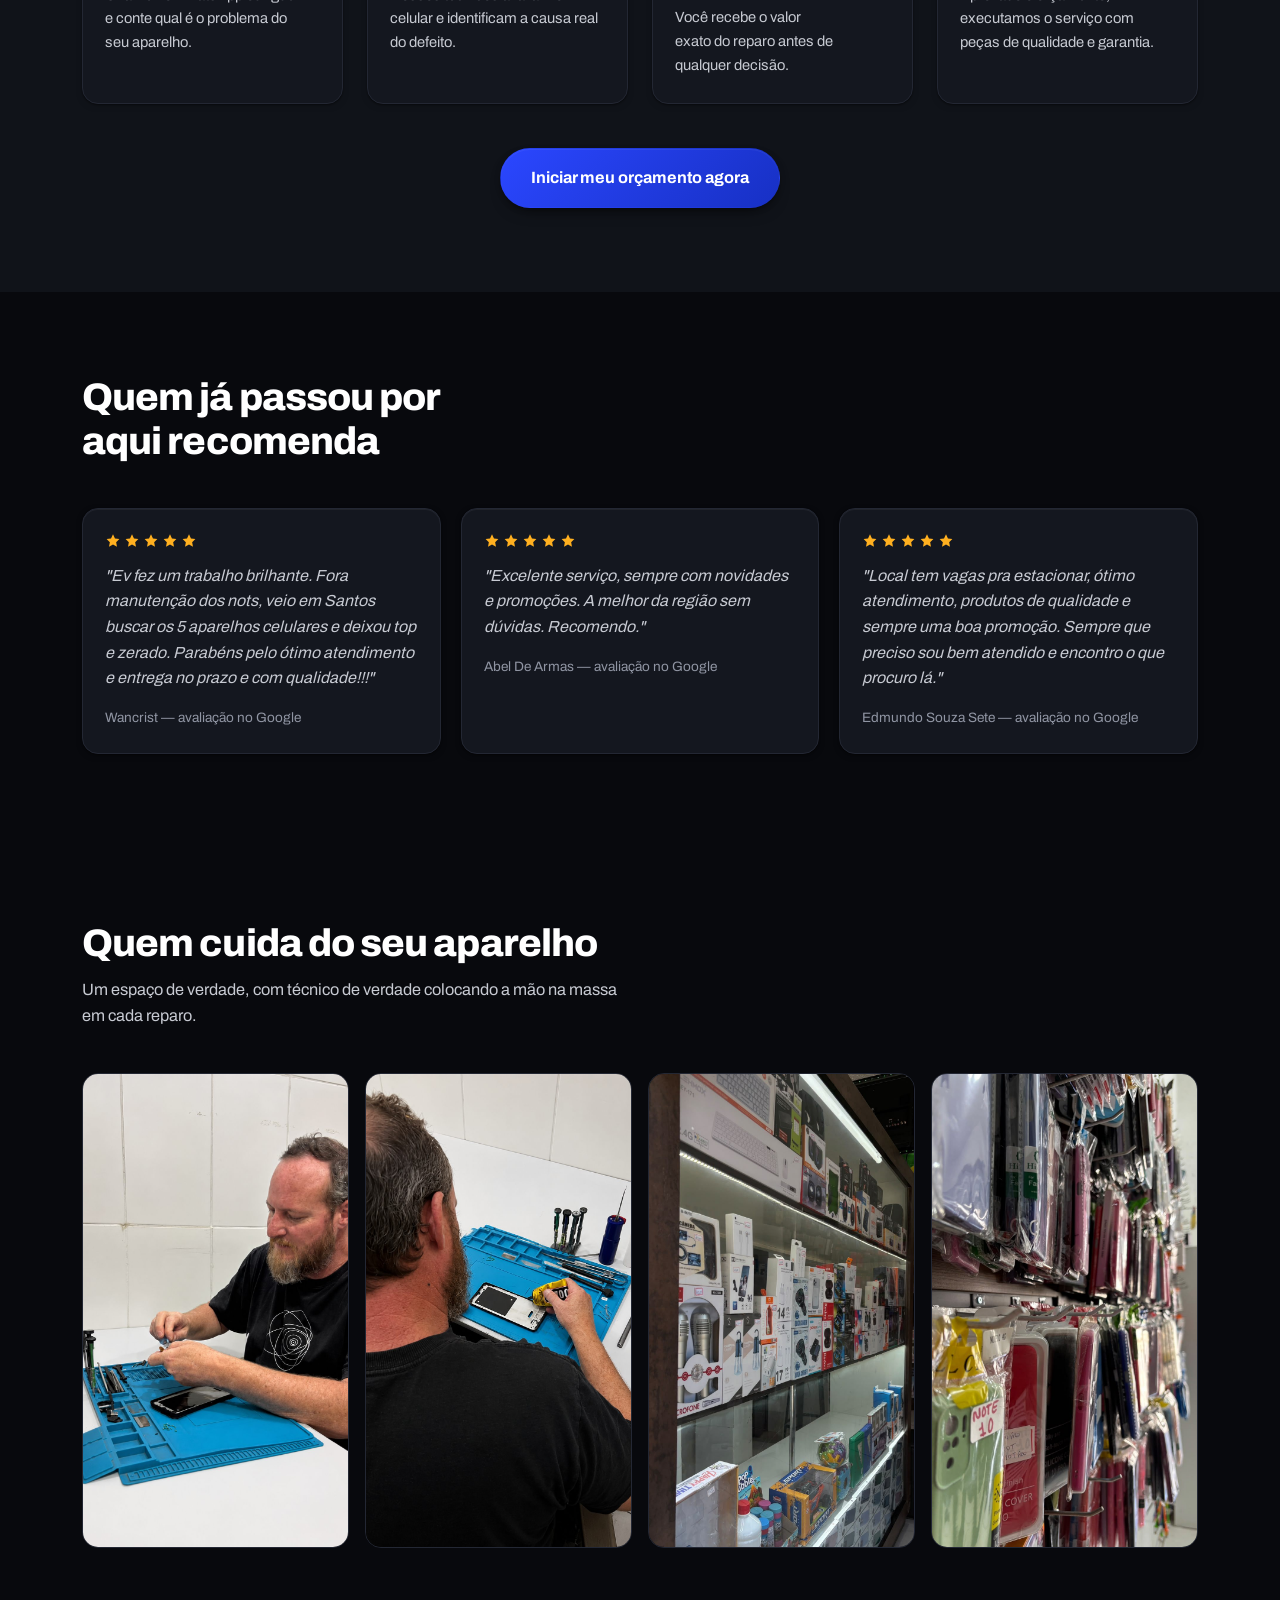
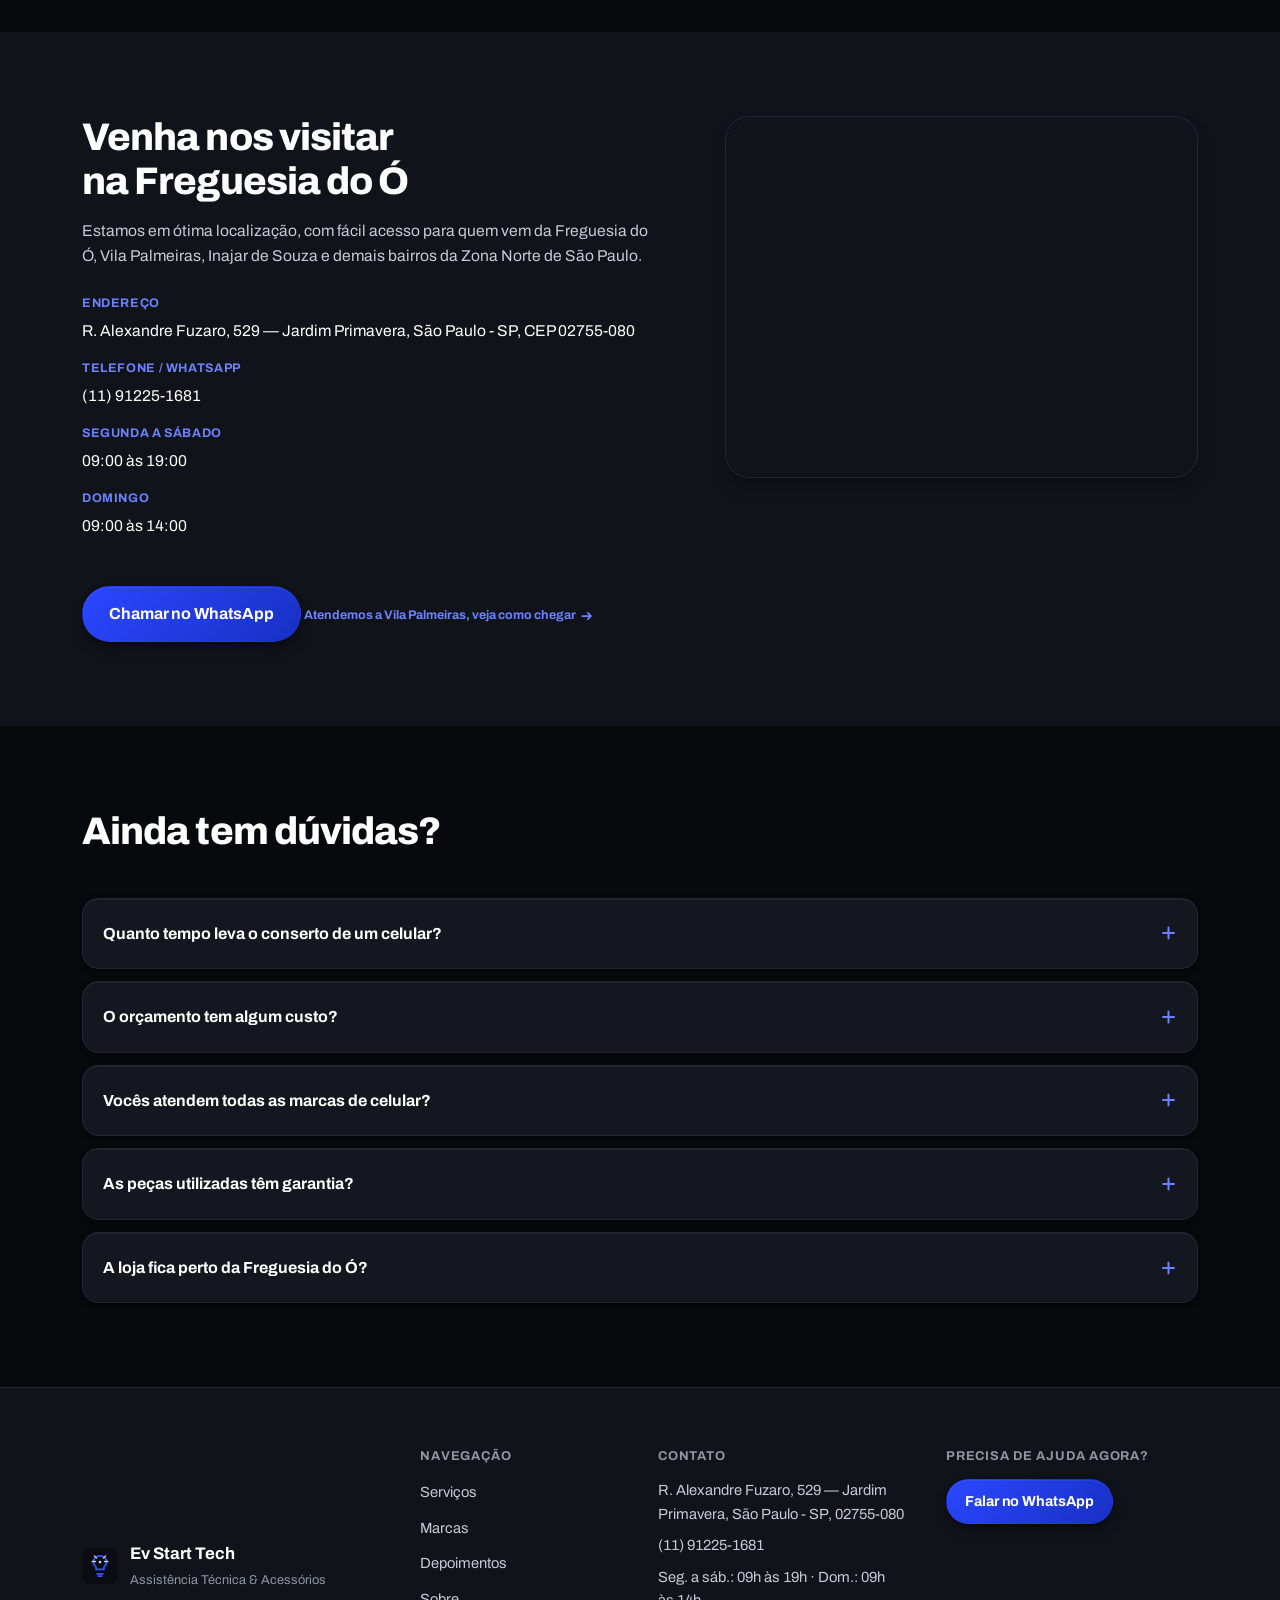
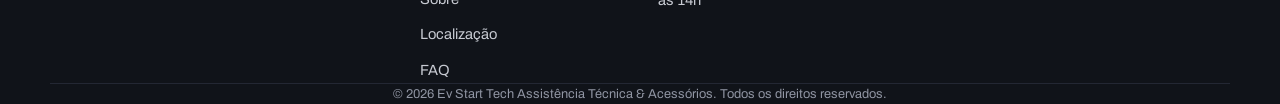
==== commit f89ffe6f: "Polimento visual: tipografia própria, profundidade e correções de acessibilidade Tipografia: substit" ====
--- a/index.html
+++ b/index.html
@@ -27,6 +27,7 @@
 
 <link rel="icon" type="image/svg+xml" href="assets/img/favicon.svg">
 <link rel="manifest" href="site.webmanifest">
+<link rel="preload" href="assets/fonts/archivo-latin.woff2" as="font" type="font/woff2" crossorigin>
 <link rel="preload" href="css/style.css" as="style">
 <link rel="stylesheet" href="css/style.css">
 
@@ -229,7 +230,7 @@
             <img src="assets/img/servico-troca-tela.png" alt="Troca de tela de celular" width="800" height="754" loading="lazy" decoding="async">
           </div>
           <h3>Troca de tela</h3>
-          <a class="brand-card-more" href="troca-de-tela-iphone.html">Ver detalhes e modelos <span aria-hidden="true">→</span></a>
+          <a class="brand-card-more" href="troca-de-tela-iphone.html">Ver detalhes e modelos <svg class="arrow-icon" viewBox="0 0 16 16" fill="none" stroke="currentColor" stroke-width="2" stroke-linecap="round" stroke-linejoin="round" aria-hidden="true"><path d="M2.5 8h10M9 4.5 12.5 8 9 11.5"/></svg></a>
           <a class="card-cta" href="https://wa.me/5511912251681?text=Ol%C3%A1!%20Gostaria%20de%20saber%20mais%20sobre%20troca%20de%20tela." target="_blank" rel="noopener"><svg viewBox="0 0 24 24" aria-hidden="true"><path d="M17.5 14.4c-.3-.1-1.7-.8-1.9-.9-.3-.1-.5-.1-.6.1-.2.3-.7.9-.9 1.1-.2.2-.3.2-.6.1-.3-.1-1.2-.5-2.3-1.4-.9-.8-1.4-1.7-1.6-2-.2-.3 0-.5.1-.6.1-.1.3-.3.4-.5.1-.2.2-.3.3-.5.1-.2 0-.4 0-.5C10.3 9 9.8 7.8 9.6 7.3c-.2-.5-.4-.4-.6-.4h-.5c-.2 0-.5.1-.7.3-.2.3-.9.9-.9 2.2s1 2.6 1.1 2.7c.1.2 2 3 4.7 4.2.7.3 1.2.5 1.6.6.7.2 1.3.2 1.8.1.5-.1 1.7-.7 1.9-1.3.2-.7.2-1.2.2-1.3-.1-.1-.3-.2-.6-.3z"/><path d="M12 2C6.5 2 2 6.5 2 12c0 1.9.5 3.7 1.5 5.3L2 22l4.8-1.5c1.5.8 3.3 1.3 5.2 1.3 5.5 0 10-4.5 10-10S17.5 2 12 2zm0 18.2c-1.7 0-3.4-.5-4.8-1.3l-.3-.2-3.2 1 1-3.1-.2-.3C3.5 15 3 13.5 3 12c0-4.9 4-8.9 9-8.9s9 4 9 8.9-4 9.2-9 9.2z"/></svg>WhatsApp</a>
         </article>
         <article class="brand-card reveal">
@@ -237,7 +238,7 @@
             <img src="assets/img/servico-troca-camera.png" alt="Troca de câmera de celular" width="800" height="507" loading="lazy" decoding="async">
           </div>
           <h3>Troca de câmera</h3>
-          <a class="brand-card-more" href="troca-de-camera.html">Ver detalhes e sinais <span aria-hidden="true">→</span></a>
+          <a class="brand-card-more" href="troca-de-camera.html">Ver detalhes e sinais <svg class="arrow-icon" viewBox="0 0 16 16" fill="none" stroke="currentColor" stroke-width="2" stroke-linecap="round" stroke-linejoin="round" aria-hidden="true"><path d="M2.5 8h10M9 4.5 12.5 8 9 11.5"/></svg></a>
           <a class="card-cta" href="https://wa.me/5511912251681?text=Ol%C3%A1!%20Gostaria%20de%20saber%20mais%20sobre%20troca%20de%20c%C3%A2mera." target="_blank" rel="noopener"><svg viewBox="0 0 24 24" aria-hidden="true"><path d="M17.5 14.4c-.3-.1-1.7-.8-1.9-.9-.3-.1-.5-.1-.6.1-.2.3-.7.9-.9 1.1-.2.2-.3.2-.6.1-.3-.1-1.2-.5-2.3-1.4-.9-.8-1.4-1.7-1.6-2-.2-.3 0-.5.1-.6.1-.1.3-.3.4-.5.1-.2.2-.3.3-.5.1-.2 0-.4 0-.5C10.3 9 9.8 7.8 9.6 7.3c-.2-.5-.4-.4-.6-.4h-.5c-.2 0-.5.1-.7.3-.2.3-.9.9-.9 2.2s1 2.6 1.1 2.7c.1.2 2 3 4.7 4.2.7.3 1.2.5 1.6.6.7.2 1.3.2 1.8.1.5-.1 1.7-.7 1.9-1.3.2-.7.2-1.2.2-1.3-.1-.1-.3-.2-.6-.3z"/><path d="M12 2C6.5 2 2 6.5 2 12c0 1.9.5 3.7 1.5 5.3L2 22l4.8-1.5c1.5.8 3.3 1.3 5.2 1.3 5.5 0 10-4.5 10-10S17.5 2 12 2zm0 18.2c-1.7 0-3.4-.5-4.8-1.3l-.3-.2-3.2 1 1-3.1-.2-.3C3.5 15 3 13.5 3 12c0-4.9 4-8.9 9-8.9s9 4 9 8.9-4 9.2-9 9.2z"/></svg>WhatsApp</a>
         </article>
         <article class="brand-card reveal">
@@ -245,7 +246,7 @@
             <img src="assets/img/servico-conector-carga.png" alt="Troca de conector de carga de celular" width="800" height="450" loading="lazy" decoding="async">
           </div>
           <h3>Conector de carga</h3>
-          <a class="brand-card-more" href="troca-de-conector-de-carga.html">Ver detalhes e sinais <span aria-hidden="true">→</span></a>
+          <a class="brand-card-more" href="troca-de-conector-de-carga.html">Ver detalhes e sinais <svg class="arrow-icon" viewBox="0 0 16 16" fill="none" stroke="currentColor" stroke-width="2" stroke-linecap="round" stroke-linejoin="round" aria-hidden="true"><path d="M2.5 8h10M9 4.5 12.5 8 9 11.5"/></svg></a>
           <a class="card-cta" href="https://wa.me/5511912251681?text=Ol%C3%A1!%20Gostaria%20de%20saber%20mais%20sobre%20troca%20do%20conector%20de%20carga." target="_blank" rel="noopener"><svg viewBox="0 0 24 24" aria-hidden="true"><path d="M17.5 14.4c-.3-.1-1.7-.8-1.9-.9-.3-.1-.5-.1-.6.1-.2.3-.7.9-.9 1.1-.2.2-.3.2-.6.1-.3-.1-1.2-.5-2.3-1.4-.9-.8-1.4-1.7-1.6-2-.2-.3 0-.5.1-.6.1-.1.3-.3.4-.5.1-.2.2-.3.3-.5.1-.2 0-.4 0-.5C10.3 9 9.8 7.8 9.6 7.3c-.2-.5-.4-.4-.6-.4h-.5c-.2 0-.5.1-.7.3-.2.3-.9.9-.9 2.2s1 2.6 1.1 2.7c.1.2 2 3 4.7 4.2.7.3 1.2.5 1.6.6.7.2 1.3.2 1.8.1.5-.1 1.7-.7 1.9-1.3.2-.7.2-1.2.2-1.3-.1-.1-.3-.2-.6-.3z"/><path d="M12 2C6.5 2 2 6.5 2 12c0 1.9.5 3.7 1.5 5.3L2 22l4.8-1.5c1.5.8 3.3 1.3 5.2 1.3 5.5 0 10-4.5 10-10S17.5 2 12 2zm0 18.2c-1.7 0-3.4-.5-4.8-1.3l-.3-.2-3.2 1 1-3.1-.2-.3C3.5 15 3 13.5 3 12c0-4.9 4-8.9 9-8.9s9 4 9 8.9-4 9.2-9 9.2z"/></svg>WhatsApp</a>
         </article>
         <article class="brand-card reveal">
@@ -327,7 +328,7 @@
             <img src="assets/img/marca-iphone.png" alt="Linha de iPhones em várias cores" width="800" height="600" loading="lazy" decoding="async">
           </div>
           <h3>iPhone</h3>
-          <a class="brand-card-more" href="troca-de-tela-iphone.html">Ver detalhes e modelos <span aria-hidden="true">→</span></a>
+          <a class="brand-card-more" href="troca-de-tela-iphone.html">Ver detalhes e modelos <svg class="arrow-icon" viewBox="0 0 16 16" fill="none" stroke="currentColor" stroke-width="2" stroke-linecap="round" stroke-linejoin="round" aria-hidden="true"><path d="M2.5 8h10M9 4.5 12.5 8 9 11.5"/></svg></a>
           <a class="card-cta" href="https://wa.me/5511912251681?text=Ol%C3%A1!%20Tenho%20um%20iPhone%20para%20consertar%2C%20pode%20me%20ajudar%3F" target="_blank" rel="noopener"><svg viewBox="0 0 24 24" aria-hidden="true"><path d="M17.5 14.4c-.3-.1-1.7-.8-1.9-.9-.3-.1-.5-.1-.6.1-.2.3-.7.9-.9 1.1-.2.2-.3.2-.6.1-.3-.1-1.2-.5-2.3-1.4-.9-.8-1.4-1.7-1.6-2-.2-.3 0-.5.1-.6.1-.1.3-.3.4-.5.1-.2.2-.3.3-.5.1-.2 0-.4 0-.5C10.3 9 9.8 7.8 9.6 7.3c-.2-.5-.4-.4-.6-.4h-.5c-.2 0-.5.1-.7.3-.2.3-.9.9-.9 2.2s1 2.6 1.1 2.7c.1.2 2 3 4.7 4.2.7.3 1.2.5 1.6.6.7.2 1.3.2 1.8.1.5-.1 1.7-.7 1.9-1.3.2-.7.2-1.2.2-1.3-.1-.1-.3-.2-.6-.3z"/><path d="M12 2C6.5 2 2 6.5 2 12c0 1.9.5 3.7 1.5 5.3L2 22l4.8-1.5c1.5.8 3.3 1.3 5.2 1.3 5.5 0 10-4.5 10-10S17.5 2 12 2zm0 18.2c-1.7 0-3.4-.5-4.8-1.3l-.3-.2-3.2 1 1-3.1-.2-.3C3.5 15 3 13.5 3 12c0-4.9 4-8.9 9-8.9s9 4 9 8.9-4 9.2-9 9.2z"/></svg>WhatsApp</a>
         </article>
         <article class="brand-card reveal">
@@ -335,7 +336,7 @@
             <img src="assets/img/marca-samsung.png" alt="Linha de celulares Samsung Galaxy" width="800" height="556" loading="lazy" decoding="async">
           </div>
           <h3>Samsung</h3>
-          <a class="brand-card-more" href="assistencia-tecnica-samsung.html">Ver detalhes e reparos <span aria-hidden="true">→</span></a>
+          <a class="brand-card-more" href="assistencia-tecnica-samsung.html">Ver detalhes e reparos <svg class="arrow-icon" viewBox="0 0 16 16" fill="none" stroke="currentColor" stroke-width="2" stroke-linecap="round" stroke-linejoin="round" aria-hidden="true"><path d="M2.5 8h10M9 4.5 12.5 8 9 11.5"/></svg></a>
           <a class="card-cta" href="https://wa.me/5511912251681?text=Ol%C3%A1!%20Tenho%20um%20Samsung%20para%20consertar%2C%20pode%20me%20ajudar%3F" target="_blank" rel="noopener"><svg viewBox="0 0 24 24" aria-hidden="true"><path d="M17.5 14.4c-.3-.1-1.7-.8-1.9-.9-.3-.1-.5-.1-.6.1-.2.3-.7.9-.9 1.1-.2.2-.3.2-.6.1-.3-.1-1.2-.5-2.3-1.4-.9-.8-1.4-1.7-1.6-2-.2-.3 0-.5.1-.6.1-.1.3-.3.4-.5.1-.2.2-.3.3-.5.1-.2 0-.4 0-.5C10.3 9 9.8 7.8 9.6 7.3c-.2-.5-.4-.4-.6-.4h-.5c-.2 0-.5.1-.7.3-.2.3-.9.9-.9 2.2s1 2.6 1.1 2.7c.1.2 2 3 4.7 4.2.7.3 1.2.5 1.6.6.7.2 1.3.2 1.8.1.5-.1 1.7-.7 1.9-1.3.2-.7.2-1.2.2-1.3-.1-.1-.3-.2-.6-.3z"/><path d="M12 2C6.5 2 2 6.5 2 12c0 1.9.5 3.7 1.5 5.3L2 22l4.8-1.5c1.5.8 3.3 1.3 5.2 1.3 5.5 0 10-4.5 10-10S17.5 2 12 2zm0 18.2c-1.7 0-3.4-.5-4.8-1.3l-.3-.2-3.2 1 1-3.1-.2-.3C3.5 15 3 13.5 3 12c0-4.9 4-8.9 9-8.9s9 4 9 8.9-4 9.2-9 9.2z"/></svg>WhatsApp</a>
         </article>
         <article class="brand-card reveal">
@@ -343,7 +344,7 @@
             <img src="assets/img/marca-motorola.png" alt="Linha de celulares Motorola" width="800" height="598" loading="lazy" decoding="async">
           </div>
           <h3>Motorola</h3>
-          <a class="brand-card-more" href="assistencia-tecnica-motorola.html">Ver detalhes e reparos <span aria-hidden="true">→</span></a>
+          <a class="brand-card-more" href="assistencia-tecnica-motorola.html">Ver detalhes e reparos <svg class="arrow-icon" viewBox="0 0 16 16" fill="none" stroke="currentColor" stroke-width="2" stroke-linecap="round" stroke-linejoin="round" aria-hidden="true"><path d="M2.5 8h10M9 4.5 12.5 8 9 11.5"/></svg></a>
           <a class="card-cta" href="https://wa.me/5511912251681?text=Ol%C3%A1!%20Tenho%20um%20Motorola%20para%20consertar%2C%20pode%20me%20ajudar%3F" target="_blank" rel="noopener"><svg viewBox="0 0 24 24" aria-hidden="true"><path d="M17.5 14.4c-.3-.1-1.7-.8-1.9-.9-.3-.1-.5-.1-.6.1-.2.3-.7.9-.9 1.1-.2.2-.3.2-.6.1-.3-.1-1.2-.5-2.3-1.4-.9-.8-1.4-1.7-1.6-2-.2-.3 0-.5.1-.6.1-.1.3-.3.4-.5.1-.2.2-.3.3-.5.1-.2 0-.4 0-.5C10.3 9 9.8 7.8 9.6 7.3c-.2-.5-.4-.4-.6-.4h-.5c-.2 0-.5.1-.7.3-.2.3-.9.9-.9 2.2s1 2.6 1.1 2.7c.1.2 2 3 4.7 4.2.7.3 1.2.5 1.6.6.7.2 1.3.2 1.8.1.5-.1 1.7-.7 1.9-1.3.2-.7.2-1.2.2-1.3-.1-.1-.3-.2-.6-.3z"/><path d="M12 2C6.5 2 2 6.5 2 12c0 1.9.5 3.7 1.5 5.3L2 22l4.8-1.5c1.5.8 3.3 1.3 5.2 1.3 5.5 0 10-4.5 10-10S17.5 2 12 2zm0 18.2c-1.7 0-3.4-.5-4.8-1.3l-.3-.2-3.2 1 1-3.1-.2-.3C3.5 15 3 13.5 3 12c0-4.9 4-8.9 9-8.9s9 4 9 8.9-4 9.2-9 9.2z"/></svg>WhatsApp</a>
         </article>
         <article class="brand-card reveal">
@@ -402,17 +403,17 @@
 
       <div class="grid grid-3">
         <blockquote class="testimonial reveal">
-          <div class="stars" aria-label="5 de 5 estrelas">★★★★★</div>
+          <div class="stars" aria-label="5 de 5 estrelas"><svg viewBox="0 0 20 20" fill="currentColor" aria-hidden="true"><path d="M10 1.6l2.47 5.28 5.53.75-4.05 3.9 1.02 5.7L10 14.5l-4.97 2.73 1.02-5.7-4.05-3.9 5.53-.75z"/></svg><svg viewBox="0 0 20 20" fill="currentColor" aria-hidden="true"><path d="M10 1.6l2.47 5.28 5.53.75-4.05 3.9 1.02 5.7L10 14.5l-4.97 2.73 1.02-5.7-4.05-3.9 5.53-.75z"/></svg><svg viewBox="0 0 20 20" fill="currentColor" aria-hidden="true"><path d="M10 1.6l2.47 5.28 5.53.75-4.05 3.9 1.02 5.7L10 14.5l-4.97 2.73 1.02-5.7-4.05-3.9 5.53-.75z"/></svg><svg viewBox="0 0 20 20" fill="currentColor" aria-hidden="true"><path d="M10 1.6l2.47 5.28 5.53.75-4.05 3.9 1.02 5.7L10 14.5l-4.97 2.73 1.02-5.7-4.05-3.9 5.53-.75z"/></svg><svg viewBox="0 0 20 20" fill="currentColor" aria-hidden="true"><path d="M10 1.6l2.47 5.28 5.53.75-4.05 3.9 1.02 5.7L10 14.5l-4.97 2.73 1.02-5.7-4.05-3.9 5.53-.75z"/></svg></div>
           <p>"Ev fez um trabalho brilhante. Fora manutenção dos nots, veio em Santos buscar os 5 aparelhos celulares e deixou top e zerado. Parabéns pelo ótimo atendimento e entrega no prazo e com qualidade!!!"</p>
           <footer>Wancrist — avaliação no Google</footer>
         </blockquote>
         <blockquote class="testimonial reveal">
-          <div class="stars" aria-label="5 de 5 estrelas">★★★★★</div>
+          <div class="stars" aria-label="5 de 5 estrelas"><svg viewBox="0 0 20 20" fill="currentColor" aria-hidden="true"><path d="M10 1.6l2.47 5.28 5.53.75-4.05 3.9 1.02 5.7L10 14.5l-4.97 2.73 1.02-5.7-4.05-3.9 5.53-.75z"/></svg><svg viewBox="0 0 20 20" fill="currentColor" aria-hidden="true"><path d="M10 1.6l2.47 5.28 5.53.75-4.05 3.9 1.02 5.7L10 14.5l-4.97 2.73 1.02-5.7-4.05-3.9 5.53-.75z"/></svg><svg viewBox="0 0 20 20" fill="currentColor" aria-hidden="true"><path d="M10 1.6l2.47 5.28 5.53.75-4.05 3.9 1.02 5.7L10 14.5l-4.97 2.73 1.02-5.7-4.05-3.9 5.53-.75z"/></svg><svg viewBox="0 0 20 20" fill="currentColor" aria-hidden="true"><path d="M10 1.6l2.47 5.28 5.53.75-4.05 3.9 1.02 5.7L10 14.5l-4.97 2.73 1.02-5.7-4.05-3.9 5.53-.75z"/></svg><svg viewBox="0 0 20 20" fill="currentColor" aria-hidden="true"><path d="M10 1.6l2.47 5.28 5.53.75-4.05 3.9 1.02 5.7L10 14.5l-4.97 2.73 1.02-5.7-4.05-3.9 5.53-.75z"/></svg></div>
           <p>"Excelente serviço, sempre com novidades e promoções. A melhor da região sem dúvidas. Recomendo."</p>
           <footer>Abel De Armas — avaliação no Google</footer>
         </blockquote>
         <blockquote class="testimonial reveal">
-          <div class="stars" aria-label="5 de 5 estrelas">★★★★★</div>
+          <div class="stars" aria-label="5 de 5 estrelas"><svg viewBox="0 0 20 20" fill="currentColor" aria-hidden="true"><path d="M10 1.6l2.47 5.28 5.53.75-4.05 3.9 1.02 5.7L10 14.5l-4.97 2.73 1.02-5.7-4.05-3.9 5.53-.75z"/></svg><svg viewBox="0 0 20 20" fill="currentColor" aria-hidden="true"><path d="M10 1.6l2.47 5.28 5.53.75-4.05 3.9 1.02 5.7L10 14.5l-4.97 2.73 1.02-5.7-4.05-3.9 5.53-.75z"/></svg><svg viewBox="0 0 20 20" fill="currentColor" aria-hidden="true"><path d="M10 1.6l2.47 5.28 5.53.75-4.05 3.9 1.02 5.7L10 14.5l-4.97 2.73 1.02-5.7-4.05-3.9 5.53-.75z"/></svg><svg viewBox="0 0 20 20" fill="currentColor" aria-hidden="true"><path d="M10 1.6l2.47 5.28 5.53.75-4.05 3.9 1.02 5.7L10 14.5l-4.97 2.73 1.02-5.7-4.05-3.9 5.53-.75z"/></svg><svg viewBox="0 0 20 20" fill="currentColor" aria-hidden="true"><path d="M10 1.6l2.47 5.28 5.53.75-4.05 3.9 1.02 5.7L10 14.5l-4.97 2.73 1.02-5.7-4.05-3.9 5.53-.75z"/></svg></div>
           <p>"Local tem vagas pra estacionar, ótimo atendimento, produtos de qualidade e sempre uma boa promoção. Sempre que preciso sou bem atendido e encontro o que procuro lá."</p>
           <footer>Edmundo Souza Sete — avaliação no Google</footer>
         </blockquote>
@@ -464,7 +465,7 @@
         </dl>
 
         <a class="btn btn-primary" href="https://wa.me/5511912251681?text=Ol%C3%A1!%20Gostaria%20de%20visitar%20a%20loja." target="_blank" rel="noopener">Chamar no WhatsApp</a>
-        <a class="brand-card-more" href="assistencia-tecnica-vila-palmeiras.html" style="margin-top:16px;">Atendemos a Vila Palmeiras, veja como chegar <span aria-hidden="true">→</span></a>
+        <a class="brand-card-more" href="assistencia-tecnica-vila-palmeiras.html" style="margin-top:16px;">Atendemos a Vila Palmeiras, veja como chegar <svg class="arrow-icon" viewBox="0 0 16 16" fill="none" stroke="currentColor" stroke-width="2" stroke-linecap="round" stroke-linejoin="round" aria-hidden="true"><path d="M2.5 8h10M9 4.5 12.5 8 9 11.5"/></svg></a>
       </div>
 
       <div class="map-frame reveal">
--- a/css/style.css
+++ b/css/style.css
@@ -1,42 +1,84 @@
 /* =========================================================
    Ev Start Tech — Landing Page
    Paleta: Preto / Azul Royal / Branco / Prata
+   Tipografia: Archivo (variável, hospedada localmente)
    ========================================================= */
+
+/* latin-ext */
+@font-face {
+  font-family: 'Archivo';
+  font-style: normal;
+  font-weight: 400 800;
+  font-display: swap;
+  src: url('../assets/fonts/archivo-latin-ext.woff2') format('woff2');
+  unicode-range: U+0100-02BA, U+02BD-02C5, U+02C7-02CC, U+02CE-02D7, U+02DD-02FF, U+0304, U+0308, U+0329, U+1D00-1DBF, U+1E00-1E9F, U+1EF2-1EFF, U+2020, U+20A0-20AB, U+20AD-20C0, U+2113, U+2C60-2C7F, U+A720-A7FF;
+}
+/* latin */
+@font-face {
+  font-family: 'Archivo';
+  font-style: normal;
+  font-weight: 400 800;
+  font-display: swap;
+  src: url('../assets/fonts/archivo-latin.woff2') format('woff2');
+  unicode-range: U+0000-00FF, U+0131, U+0152-0153, U+02BB-02BC, U+02C6, U+02DA, U+02DC, U+0304, U+0308, U+0329, U+2000-206F, U+20AC, U+2122, U+2191, U+2193, U+2212, U+2215, U+FEFF, U+FFFD;
+}
 
 :root {
   --black: #08090d;
   --black-soft: #101319;
   --panel: #14171f;
+  --panel-raised: #191d27;
   --royal: #2b47ff;
   --royal-dark: #1730c4;
-  --royal-glow: #4d68ff;
+  --royal-glow: #6b82ff;
   --white: #ffffff;
   --silver: #c7cad2;
-  --silver-dim: #8a8e9c;
+  --silver-dim: #9095a3;
   --line: #232733;
+  --line-strong: #2f3545;
   --amber: #ffb020;
+  --whatsapp: #25d366;
 
   --radius-sm: 10px;
   --radius-md: 16px;
   --radius-lg: 24px;
-  --shadow-lg: 0 20px 50px -20px rgba(0, 0, 0, 0.6);
-  --shadow-royal: 0 12px 30px -10px rgba(43, 71, 255, 0.45);
-
-  --font: -apple-system, BlinkMacSystemFont, "Segoe UI", Roboto, "Helvetica Neue", Arial, sans-serif;
+
+  /* Elevação: deslocamento + desfoque suave, nunca halo chapado */
+  --elev-1: 0 1px 2px rgba(0, 0, 0, 0.4), 0 2px 8px -4px rgba(0, 0, 0, 0.5);
+  --elev-2: 0 2px 6px -2px rgba(0, 0, 0, 0.5), 0 8px 16px -8px rgba(0, 0, 0, 0.66);
+  --shadow-lg: 0 10px 20px -10px rgba(0, 0, 0, 0.62);
+  --elev-3: 0 4px 10px -3px rgba(0, 0, 0, 0.55), 0 12px 20px -10px rgba(0, 0, 0, 0.72);
+  /* A linha de luz na aresta superior de uma superfície elevada */
+  --edge-light: inset 0 1px 0 rgba(255, 255, 255, 0.055);
+
+  /* Motion: uma curva só, ease-out exponencial */
+  --ease-out: cubic-bezier(0.22, 0.8, 0.28, 1);
+  --dur-1: 0.16s;
+  --dur-2: 0.28s;
+
+  --font: 'Archivo', -apple-system, BlinkMacSystemFont, "Segoe UI", Roboto, "Helvetica Neue", Arial, sans-serif;
 
   --container: 1180px;
 }
 
 /* ---------- Reset ---------- */
 *, *::before, *::after { box-sizing: border-box; }
-html { scroll-behavior: smooth; }
+html {
+  scroll-behavior: smooth;
+  color-scheme: dark;
+  scrollbar-color: var(--line-strong) var(--black);
+  scrollbar-width: thin;
+}
 body {
   margin: 0;
   font-family: var(--font);
   background: var(--black);
   color: var(--silver);
   line-height: 1.6;
+  caret-color: var(--royal-glow);
   -webkit-font-smoothing: antialiased;
+  -moz-osx-font-smoothing: grayscale;
+  text-rendering: optimizeLegibility;
 }
 img { max-width: 100%; display: block; }
 a { color: inherit; text-decoration: none; }
@@ -45,6 +87,19 @@
 button { font: inherit; cursor: pointer; }
 svg.icon { width: 20px; height: 20px; fill: currentColor; flex-shrink: 0; }
 body.cart-open { overflow: hidden; }
+
+/* ---------- Superfícies do navegador ---------- */
+::selection { background: rgba(107, 130, 255, 0.32); color: var(--white); }
+
+::-webkit-scrollbar { width: 13px; height: 13px; }
+::-webkit-scrollbar-track { background: var(--black); }
+::-webkit-scrollbar-thumb {
+  background: var(--line-strong);
+  border-radius: 999px;
+  border: 3px solid var(--black);
+}
+::-webkit-scrollbar-thumb:hover { background: #3c4358; }
+::-webkit-scrollbar-corner { background: var(--black); }
 
 .visually-hidden {
   position: absolute;
@@ -84,24 +139,37 @@
 
 /* ---------- Typography ---------- */
 h1 {
-  font-size: clamp(2rem, 4.4vw + 1rem, 3.4rem);
-  color: var(--white);
-  line-height: 1.12;
+  font-size: clamp(2.05rem, 4.4vw + 1rem, 3.6rem);
+  color: var(--white);
+  line-height: 1.06;
   font-weight: 800;
-  letter-spacing: -0.02em;
+  letter-spacing: -0.032em;
+  text-wrap: balance;
 }
 h2 {
   font-size: clamp(1.6rem, 2.6vw + 1rem, 2.4rem);
   color: var(--white);
+  line-height: 1.14;
   font-weight: 800;
-  letter-spacing: -0.01em;
+  letter-spacing: -0.024em;
+  text-wrap: balance;
 }
 h3 {
   color: var(--white);
   font-size: 1.1rem;
+  line-height: 1.3;
   font-weight: 700;
-}
+  letter-spacing: -0.012em;
+  text-wrap: balance;
+}
+p { text-wrap: pretty; }
 .text-accent { color: var(--royal-glow); }
+
+/* Números alinham em coluna: telefone, horário, contadores */
+.hero-media-badge strong,
+.info-list dd,
+.footer-contact p,
+.step-number { font-variant-numeric: tabular-nums; }
 
 /* ---------- Buttons ---------- */
 .btn {
@@ -111,20 +179,24 @@
   gap: 10px;
   border-radius: 999px;
   font-weight: 700;
+  letter-spacing: -0.005em;
   padding: 14px 26px;
   border: 1px solid transparent;
-  transition: transform 0.2s ease, box-shadow 0.2s ease, background 0.2s ease, border-color 0.2s ease;
+  transition: transform var(--dur-1) var(--ease-out), box-shadow var(--dur-2) var(--ease-out),
+    background var(--dur-2) var(--ease-out), border-color var(--dur-2) var(--ease-out),
+    filter var(--dur-1) var(--ease-out);
   white-space: nowrap;
 }
 .btn-primary {
   background: linear-gradient(135deg, var(--royal), var(--royal-dark));
   color: var(--white);
-  box-shadow: var(--shadow-royal);
+  box-shadow: var(--elev-2), var(--edge-light);
 }
 .btn-primary:hover {
   transform: translateY(-2px);
-  box-shadow: 0 16px 34px -10px rgba(43, 71, 255, 0.6);
-}
+  box-shadow: var(--elev-3), var(--edge-light);
+}
+.btn-primary:active { transform: translateY(0); filter: brightness(0.94); }
 .btn-ghost {
   background: transparent;
   color: var(--white);
@@ -134,6 +206,11 @@
   border-color: var(--royal-glow);
   color: var(--royal-glow);
   transform: translateY(-2px);
+}
+.btn-ghost:active { transform: translateY(0); }
+.btn:disabled, .btn[aria-disabled="true"] {
+  opacity: 0.45;
+  pointer-events: none;
 }
 .btn-lg { padding: 16px 30px; font-size: 1.02rem; }
 .btn-sm { padding: 10px 18px; font-size: 0.9rem; }
@@ -175,7 +252,7 @@
   color: var(--silver);
   position: relative;
   padding: 6px 0;
-  transition: color 0.2s ease;
+  transition: color var(--dur-1) var(--ease-out);
 }
 .main-nav a:hover { color: var(--white); }
 .main-nav a::after {
@@ -184,7 +261,7 @@
   left: 0; right: 100%; bottom: -2px;
   height: 2px;
   background: var(--royal-glow);
-  transition: right 0.25s ease;
+  transition: right var(--dur-2) var(--ease-out);
 }
 .main-nav a:hover::after { right: 0; }
 
@@ -200,13 +277,23 @@
   background: var(--panel);
   border: 1px solid var(--line);
   border-radius: var(--radius-sm);
-  padding: 8px;
-  box-shadow: var(--shadow-lg);
+  padding: 10px;
+  box-shadow: var(--elev-2), var(--edge-light);
   z-index: 50;
 }
 .main-nav .has-dropdown:hover .dropdown,
 .main-nav .has-dropdown:focus-within .dropdown {
   display: flex;
+}
+@media (min-width: 1201px) and (prefers-reduced-motion: no-preference) {
+  .main-nav .has-dropdown:hover .dropdown,
+  .main-nav .has-dropdown:focus-within .dropdown {
+    animation: dropdown-in var(--dur-2) var(--ease-out) both;
+  }
+  @keyframes dropdown-in {
+    from { opacity: 0; transform: translateY(-6px); }
+    to { opacity: 1; transform: translateY(0); }
+  }
 }
 .main-nav .dropdown li a {
   display: block;
@@ -237,7 +324,7 @@
   width: 18px;
   margin: 0 auto;
   background: var(--white);
-  transition: transform 0.25s ease, opacity 0.25s ease;
+  transition: transform var(--dur-2) var(--ease-out), opacity var(--dur-2) var(--ease-out);
 }
 .nav-toggle[aria-expanded="true"] span:nth-child(1) { transform: translateY(7px) rotate(45deg); }
 .nav-toggle[aria-expanded="true"] span:nth-child(2) { opacity: 0; }
@@ -245,14 +332,16 @@
 
 .breadcrumb-bar {
   margin-top: 72px;
-  padding-top: 12px;
-  padding-bottom: 12px;
-  font-size: 0.78rem;
-  color: var(--silver-dim);
+  padding: 14px 0;
+  font-size: 0.85rem;
+  background: var(--black-soft);
   border-bottom: 1px solid var(--line);
 }
-.breadcrumb-bar span:last-child { color: var(--silver); }
+.breadcrumb-bar .container { display: flex; align-items: center; flex-wrap: wrap; }
+.breadcrumb-bar a { color: var(--silver-dim); font-weight: 600; transition: color var(--dur-1) var(--ease-out); }
 .breadcrumb-bar a:hover { color: var(--royal-glow); }
+.breadcrumb-bar span:not(:last-child) { color: var(--line); padding: 0 6px; font-weight: 700; }
+.breadcrumb-bar span:last-child { color: var(--white); font-weight: 700; }
 
 /* ---------- Hero ---------- */
 .hero {
@@ -280,7 +369,7 @@
   padding: 6px 16px 6px 6px;
   border-radius: 999px;
   margin-bottom: 22px;
-  transition: border-color 0.2s ease, transform 0.2s ease, color 0.2s ease;
+  transition: border-color var(--dur-1) var(--ease-out), transform var(--dur-1) var(--ease-out), color var(--dur-1) var(--ease-out);
 }
 .hero-announcement:hover { border-color: var(--royal-glow); color: var(--white); transform: translateY(-2px); }
 .hero-announcement-badge {
@@ -324,7 +413,7 @@
   color: var(--white);
   padding: 14px 18px;
   border-radius: var(--radius-md);
-  box-shadow: var(--shadow-royal);
+  box-shadow: var(--elev-2), var(--edge-light);
   display: flex;
   flex-direction: column;
   line-height: 1.1;
@@ -333,7 +422,7 @@
 .hero-media-badge span { font-size: 0.72rem; opacity: 0.9; }
 
 /* ---------- Páginas de serviço ---------- */
-.page-hero { padding: 116px 0 72px; }
+.page-hero { padding: 48px 0 64px; }
 .page-hero .hero-sub { max-width: 60ch; }
 
 /* Selo da loja no topo do hero */
@@ -372,9 +461,10 @@
   background: var(--panel);
   border: 1px solid var(--line);
   border-radius: var(--radius-md);
-  padding: 22px;
+  padding: 24px;
   margin-top: 34px;
   max-width: 540px;
+  box-shadow: var(--elev-1), var(--edge-light);
 }
 .model-picker h2 {
   font-size: 1.05rem;
@@ -395,14 +485,14 @@
 .service-photos figure { margin: 0; }
 .service-photos img {
   width: 100%;
-  height: 100%;
+  height: auto;
+  min-height: 0;
+  min-width: 0;
   aspect-ratio: 4 / 3;
   object-fit: cover;
   border-radius: var(--radius-md);
   border: 1px solid var(--line);
-  transition: transform 0.25s ease, border-color 0.25s ease;
-}
-.service-photos img:hover { transform: translateY(-4px); border-color: rgba(77, 104, 255, 0.5); }
+}
 .service-photos figcaption {
   margin-top: 8px;
   font-size: 0.82rem;
@@ -419,6 +509,7 @@
   border: 1px solid var(--line);
   border-radius: var(--radius-lg);
   padding: 26px;
+  box-shadow: var(--elev-2), var(--edge-light);
 }
 .store-block img {
   width: 100%;
@@ -450,7 +541,32 @@
 .prose p { margin-top: 14px; font-size: 1rem; }
 .prose p:first-child { margin-top: 0; }
 
-.check-list { display: grid; gap: 10px; margin-top: 18px; }
+.prose p.lead-highlight {
+  background:
+    linear-gradient(180deg, rgba(43, 71, 255, 0.11), rgba(43, 71, 255, 0) 72%),
+    var(--panel-raised);
+  border: 1px solid var(--line-strong);
+  border-radius: var(--radius-md);
+  padding: 20px 24px;
+  margin-top: 0;
+  font-size: 1.06rem;
+  line-height: 1.5;
+  font-weight: 600;
+  letter-spacing: -0.006em;
+  color: var(--white);
+  box-shadow: var(--elev-2), var(--edge-light);
+}
+
+.check-list {
+  display: grid;
+  gap: 12px;
+  margin-top: 18px;
+  background: var(--panel);
+  border: 1px solid var(--line);
+  border-radius: var(--radius-md);
+  padding: 24px;
+  box-shadow: var(--elev-1), var(--edge-light);
+}
 .check-list li {
   display: flex;
   align-items: flex-start;
@@ -487,7 +603,7 @@
   font-weight: 600;
   padding: 10px 18px;
   border-radius: 999px;
-  transition: border-color 0.2s ease, color 0.2s ease, transform 0.2s ease;
+  transition: border-color var(--dur-1) var(--ease-out), color var(--dur-1) var(--ease-out), transform var(--dur-1) var(--ease-out);
 }
 .related-links a:hover { border-color: var(--royal-glow); color: var(--royal-glow); transform: translateY(-2px); }
 
@@ -509,12 +625,15 @@
   border: 1px solid var(--line);
   border-radius: var(--radius-md);
   padding: 18px 16px;
-  transition: transform 0.25s ease, border-color 0.25s ease, box-shadow 0.25s ease;
+  box-shadow: var(--elev-1), var(--edge-light);
+  transition: transform var(--dur-2) var(--ease-out), border-color var(--dur-2) var(--ease-out),
+    box-shadow var(--dur-2) var(--ease-out), background var(--dur-2) var(--ease-out);
 }
 .card:hover {
-  transform: translateY(-4px);
-  border-color: rgba(77, 104, 255, 0.5);
-  box-shadow: var(--shadow-royal);
+  transform: translateY(-3px);
+  background: var(--panel-raised);
+  border-color: var(--line-strong);
+  box-shadow: var(--elev-2), var(--edge-light);
 }
 .card-icon {
   width: 40px; height: 40px;
@@ -536,20 +655,27 @@
   padding: 9px 10px;
   border: none;
   border-radius: 999px;
-  background: #25d366;
-  color: var(--white);
+  background: var(--whatsapp);
+  color: #06301a;
   font-family: inherit;
   font-size: 0.78rem;
-  font-weight: 700;
+  font-weight: 800;
   line-height: 1.2;
+  letter-spacing: -0.005em;
   appearance: none;
   -webkit-appearance: none;
   cursor: pointer;
-  box-shadow: 0 8px 18px -6px rgba(37, 211, 102, 0.55);
-  transition: transform 0.2s ease, box-shadow 0.2s ease, filter 0.2s ease;
+  box-shadow: var(--elev-1), var(--edge-light);
+  transition: transform var(--dur-1) var(--ease-out), box-shadow var(--dur-2) var(--ease-out),
+    filter var(--dur-1) var(--ease-out);
 }
 .card-cta svg { width: 15px; height: 15px; fill: currentColor; flex-shrink: 0; }
-.card-cta:hover { transform: translateY(-2px); filter: brightness(1.08); box-shadow: 0 10px 22px -6px rgba(37, 211, 102, 0.7); }
+.card-cta:hover {
+  transform: translateY(-2px);
+  filter: brightness(1.06);
+  box-shadow: var(--elev-2), var(--edge-light);
+}
+.card-cta:active { transform: translateY(0); filter: brightness(0.96); }
 .card-cta:focus-visible { outline: 2px solid var(--white); outline-offset: 2px; }
 
 /* ---------- Outros serviços ---------- */
@@ -570,12 +696,15 @@
   padding: 16px;
   display: flex;
   flex-direction: column;
-  transition: transform 0.25s ease, border-color 0.25s ease, box-shadow 0.25s ease;
+  box-shadow: var(--elev-1), var(--edge-light);
+  transition: transform var(--dur-2) var(--ease-out), border-color var(--dur-2) var(--ease-out),
+    box-shadow var(--dur-2) var(--ease-out), background var(--dur-2) var(--ease-out);
 }
 .brand-card:hover {
-  transform: translateY(-4px);
-  border-color: rgba(77, 104, 255, 0.5);
-  box-shadow: var(--shadow-royal);
+  transform: translateY(-3px);
+  background: var(--panel-raised);
+  border-color: var(--line-strong);
+  box-shadow: var(--elev-2), var(--edge-light);
 }
 .brand-card-media {
   border-radius: var(--radius-sm);
@@ -601,8 +730,13 @@
   font-size: 0.78rem;
   font-weight: 700;
 }
-.brand-card-more span { transition: transform 0.2s ease; }
-.brand-card-more:hover span { transform: translateX(3px); }
+.brand-card-more .arrow-icon {
+  width: 14px;
+  height: 14px;
+  flex-shrink: 0;
+  transition: transform var(--dur-1) var(--ease-out);
+}
+.brand-card-more:hover .arrow-icon { transform: translateX(3px); }
 .brand-card-more:hover { color: var(--white); }
 .brand-card .card-cta { margin-top: auto; padding-top: 14px; }
 .other-services-form .card-cta { margin-top: auto; }
@@ -621,6 +755,7 @@
   border: 1px solid var(--line);
   border-radius: var(--radius-md);
   padding: 26px 22px;
+  box-shadow: var(--elev-1), var(--edge-light);
 }
 .step-number {
   display: inline-flex;
@@ -654,8 +789,15 @@
   border-radius: var(--radius-md);
   padding: 24px 22px;
   margin: 0;
-}
-.testimonial .stars { color: var(--royal-glow); letter-spacing: 2px; margin-bottom: 12px; }
+  box-shadow: var(--elev-1), var(--edge-light);
+}
+.testimonial .stars {
+  display: flex;
+  gap: 3px;
+  color: var(--amber);
+  margin-bottom: 14px;
+}
+.testimonial .stars svg { width: 16px; height: 16px; flex-shrink: 0; }
 .testimonial p { font-style: italic; color: var(--silver); }
 .testimonial footer { margin-top: 16px; font-size: 0.85rem; color: var(--silver-dim); font-style: normal; }
 
@@ -672,11 +814,6 @@
   object-fit: cover;
   border-radius: var(--radius-md);
   border: 1px solid var(--line);
-  transition: transform 0.25s ease, border-color 0.25s ease;
-}
-.about-gallery img:hover {
-  transform: translateY(-4px);
-  border-color: rgba(77, 104, 255, 0.5);
 }
 
 /* ---------- Location ---------- */
@@ -705,7 +842,11 @@
   border: 1px solid var(--line);
   border-radius: var(--radius-md);
   padding: 6px 20px;
-}
+  box-shadow: var(--elev-1), var(--edge-light);
+  transition: border-color var(--dur-2) var(--ease-out), background var(--dur-2) var(--ease-out);
+}
+.faq-item:hover { border-color: var(--line-strong); }
+.faq-item[open] { background: var(--panel-raised); border-color: var(--line-strong); }
 .faq-item summary {
   cursor: pointer;
   list-style: none;
@@ -715,17 +856,22 @@
   position: relative;
 }
 .faq-item summary::-webkit-details-marker { display: none; }
+/* Ícone desenhado: duas barras formam um "+" que vira "−" ao abrir */
+.faq-item summary::before,
 .faq-item summary::after {
-  content: "+";
+  content: "";
   position: absolute;
-  right: 0; top: 50%;
-  transform: translateY(-50%);
-  color: var(--royal-glow);
-  font-size: 1.4rem;
-  font-weight: 400;
-  transition: transform 0.25s ease;
-}
-.faq-item[open] summary::after { transform: translateY(-50%) rotate(45deg); }
+  right: 2px;
+  top: 50%;
+  width: 13px;
+  height: 2px;
+  border-radius: 2px;
+  background: var(--royal-glow);
+  transition: transform var(--dur-2) var(--ease-out);
+}
+.faq-item summary::before { transform: translateY(-50%); }
+.faq-item summary::after { transform: translateY(-50%) rotate(90deg); }
+.faq-item[open] summary::after { transform: translateY(-50%) rotate(0deg); }
 .faq-item p { padding-bottom: 18px; font-size: 0.94rem; }
 
 /* ---------- Footer ---------- */
@@ -751,7 +897,7 @@
   margin-bottom: 14px;
 }
 .site-footer nav ul { display: grid; gap: 10px; }
-.site-footer nav a, .footer-contact a { font-size: 0.92rem; transition: color 0.2s ease; }
+.site-footer nav a, .footer-contact a { font-size: 0.92rem; transition: color var(--dur-1) var(--ease-out); }
 .site-footer nav a:hover, .footer-contact a:hover { color: var(--royal-glow); }
 .footer-contact p { font-size: 0.92rem; margin-bottom: 8px; }
 .footer-bottom {
@@ -773,16 +919,29 @@
   display: flex;
   align-items: center;
   justify-content: center;
-  box-shadow: 0 10px 26px -6px rgba(37, 211, 102, 0.6);
+  box-shadow: var(--elev-2);
   z-index: 90;
-  transition: transform 0.2s ease;
-  animation: pulse-wa 2.6s ease-in-out infinite;
-}
-.whatsapp-float:hover { transform: scale(1.08); }
-.whatsapp-float svg { width: 30px; height: 30px; fill: var(--white); }
-@keyframes pulse-wa {
-  0%, 100% { box-shadow: 0 10px 26px -6px rgba(37, 211, 102, 0.6); }
-  50% { box-shadow: 0 10px 30px -4px rgba(37, 211, 102, 0.9); }
+  transition: transform var(--dur-1) var(--ease-out);
+}
+.whatsapp-float:hover { transform: scale(1.06); }
+.whatsapp-float:active { transform: scale(0.98); }
+.whatsapp-float svg { width: 30px; height: 30px; fill: var(--white); position: relative; }
+
+/* Chamada de atenção: um anel que se expande, desenhado — não um brilho */
+.whatsapp-float::after {
+  content: "";
+  position: absolute;
+  inset: 0;
+  border-radius: 50%;
+  border: 2px solid var(--whatsapp);
+  pointer-events: none;
+}
+@media (prefers-reduced-motion: no-preference) {
+  .whatsapp-float::after { animation: wa-ring 2.8s var(--ease-out) infinite; }
+}
+@keyframes wa-ring {
+  0% { transform: scale(1); opacity: 0.5; }
+  70%, 100% { transform: scale(1.55); opacity: 0; }
 }
 
 .back-to-top {
@@ -800,7 +959,7 @@
   opacity: 0;
   pointer-events: none;
   transform: translateY(10px);
-  transition: opacity 0.25s ease, transform 0.25s ease, border-color 0.2s ease;
+  transition: opacity var(--dur-2) var(--ease-out), transform var(--dur-2) var(--ease-out), border-color var(--dur-1) var(--ease-out);
   z-index: 90;
 }
 .back-to-top.visible { opacity: 1; pointer-events: auto; transform: translateY(0); }
@@ -830,7 +989,7 @@
   border-radius: var(--radius-sm);
   padding: 13px 16px;
   font: inherit;
-  transition: border-color 0.2s ease, box-shadow 0.2s ease;
+  transition: border-color var(--dur-1) var(--ease-out), box-shadow var(--dur-1) var(--ease-out);
 }
 textarea { resize: vertical; min-height: 110px; }
 select {
@@ -846,7 +1005,7 @@
   border-color: var(--royal-glow);
   box-shadow: 0 0 0 3px rgba(77, 104, 255, 0.22);
 }
-:focus-visible { outline: 2px solid var(--royal-glow); outline-offset: 2px; }
+:focus-visible { outline: 2px solid var(--royal-glow); outline-offset: 3px; }
 
 /* ---------- Consulta de O.S. ---------- */
 .os-lookup { max-width: 640px; }
@@ -916,7 +1075,7 @@
   font-weight: 700;
   padding: 12px 20px;
   border-radius: 999px;
-  transition: border-color 0.2s ease, color 0.2s ease;
+  transition: border-color var(--dur-1) var(--ease-out), color var(--dur-1) var(--ease-out);
 }
 .cart-trigger-btn:hover { border-color: var(--royal-glow); color: var(--royal-glow); }
 .cart-count {
@@ -951,7 +1110,7 @@
   font-weight: 600;
   padding: 9px 16px;
   border-radius: 999px;
-  transition: border-color 0.2s ease, color 0.2s ease, background 0.2s ease;
+  transition: border-color var(--dur-1) var(--ease-out), color var(--dur-1) var(--ease-out), background var(--dur-1) var(--ease-out);
 }
 .chip:hover { border-color: var(--royal-glow); color: var(--white); }
 .chip.is-active {
@@ -971,12 +1130,12 @@
   overflow: hidden;
   display: flex;
   flex-direction: column;
-  transition: transform 0.25s ease, border-color 0.25s ease, box-shadow 0.25s ease;
+  transition: transform var(--dur-2) var(--ease-out), border-color var(--dur-2) var(--ease-out), box-shadow var(--dur-2) var(--ease-out);
 }
 .product-card:hover {
-  transform: translateY(-4px);
-  border-color: rgba(77, 104, 255, 0.5);
-  box-shadow: var(--shadow-royal);
+  transform: translateY(-3px);
+  border-color: var(--line-strong);
+  box-shadow: var(--elev-2), var(--edge-light);
 }
 .product-media {
   position: relative;
@@ -1014,7 +1173,7 @@
 .price-old { font-size: 0.82rem; color: var(--silver-dim); text-decoration: line-through; }
 .price-current { font-size: 1.1rem; font-weight: 800; color: var(--white); }
 .add-to-cart-btn { width: 100%; margin-top: 10px; }
-.add-to-cart-btn.is-added { animation: cart-pop 0.35s ease; }
+.add-to-cart-btn.is-added { animation: cart-pop 0.35s var(--ease-out); }
 @keyframes cart-pop {
   0% { transform: scale(1); }
   40% { transform: scale(0.94); }
@@ -1030,7 +1189,7 @@
   z-index: 150;
   opacity: 0;
   pointer-events: none;
-  transition: opacity 0.25s ease;
+  transition: opacity var(--dur-2) var(--ease-out);
 }
 .cart-overlay.is-open { opacity: 1; pointer-events: auto; }
 
@@ -1046,7 +1205,7 @@
   display: flex;
   flex-direction: column;
   transform: translateX(100%);
-  transition: transform 0.3s ease;
+  transition: transform var(--dur-2) var(--ease-out);
 }
 .cart-drawer.is-open { transform: translateX(0); }
 .cart-drawer-head {
@@ -1146,22 +1305,32 @@
   box-shadow: var(--shadow-lg);
   opacity: 0;
   pointer-events: none;
-  transition: opacity 0.25s ease, transform 0.25s ease;
+  transition: opacity var(--dur-2) var(--ease-out), transform var(--dur-2) var(--ease-out);
   z-index: 200;
   max-width: 90vw;
   text-align: center;
 }
 .toast.is-visible { opacity: 1; transform: translate(-50%, 0); }
 
-/* ---------- Scroll reveal ---------- */
-.reveal {
-  opacity: 0;
-  transform: translateY(18px);
-  transition: opacity 0.6s ease, transform 0.6s ease;
-}
-.reveal.is-visible {
-  opacity: 1;
-  transform: translateY(0);
+/* ---------- Entrada ----------
+   O conteúdo nunca depende de JS para ficar visível. A animação é um
+   detalhe de acabamento, e acontece uma vez só: na chegada do hero.
+   Sem opacidade — o texto pinta no primeiro quadro, preservando o LCP. */
+.reveal { opacity: 1; transform: none; }
+
+@keyframes rise-in {
+  from { transform: translateY(15px); }
+  to { transform: translateY(0); }
+}
+
+@media (prefers-reduced-motion: no-preference) {
+  .hero .hero-copy > * {
+    animation: rise-in 0.7s var(--ease-out) both;
+  }
+  .hero .hero-copy > *:nth-child(2) { animation-delay: 0.06s; }
+  .hero .hero-copy > *:nth-child(3) { animation-delay: 0.12s; }
+  .hero .hero-copy > *:nth-child(4) { animation-delay: 0.18s; }
+  .hero .hero-media-badge { animation: rise-in 0.8s var(--ease-out) 0.26s both; }
 }
 
 /* =========================================================
@@ -1188,21 +1357,29 @@
 
 /* Tablet / nav collapse threshold (raised to fit 9 nav items without wrapping) */
 @media (max-width: 1200px) {
+  /* Abre animando a trilha do grid: não recalcula layout a cada quadro
+     como max-height fazia. */
   .main-nav {
     position: fixed;
     top: 72px; left: 0; right: 0;
     background: var(--black-soft);
-    border-bottom: 1px solid var(--line);
-    max-height: 0;
+    display: grid;
+    /* minmax(0, …) zera o mínimo automático da trilha; sem isso o padding
+       do <ul> mantém ~26px de altura mesmo fechado. */
+    grid-template-rows: minmax(0, 0fr);
+    transition: grid-template-rows var(--dur-2) var(--ease-out);
+    box-shadow: var(--elev-2);
+  }
+  .main-nav.is-open { grid-template-rows: minmax(0, 1fr); }
+  .main-nav > ul {
     overflow: hidden;
-    transition: max-height 0.3s ease;
-  }
-  .main-nav.is-open { max-height: calc(100vh - 72px); overflow-y: auto; }
-  .main-nav ul {
+    min-height: 0;
+    max-height: calc(100vh - 72px);
     flex-direction: column;
     gap: 0;
     padding: 8px 20px 18px;
   }
+  .main-nav.is-open > ul { overflow-y: auto; }
   .main-nav a { display: block; padding: 12px 0; border-bottom: 1px solid var(--line); }
   .nav-toggle { display: flex; }
 
@@ -1212,7 +1389,7 @@
     position: static;
     border: 0;
     box-shadow: none;
-    padding: 0 0 8px 16px;
+    padding: 6px 0 10px 16px;
     background: transparent;
   }
   .main-nav .dropdown li a { padding: 10px 0; border-bottom: 0; color: var(--silver-dim); font-size: 0.85rem; }
--- a/css/style.css
+++ b/css/style.css
@@ -1,42 +1,84 @@
 /* =========================================================
    Ev Start Tech — Landing Page
    Paleta: Preto / Azul Royal / Branco / Prata
+   Tipografia: Archivo (variável, hospedada localmente)
    ========================================================= */
+
+/* latin-ext */
+@font-face {
+  font-family: 'Archivo';
+  font-style: normal;
+  font-weight: 400 800;
+  font-display: swap;
+  src: url('../assets/fonts/archivo-latin-ext.woff2') format('woff2');
+  unicode-range: U+0100-02BA, U+02BD-02C5, U+02C7-02CC, U+02CE-02D7, U+02DD-02FF, U+0304, U+0308, U+0329, U+1D00-1DBF, U+1E00-1E9F, U+1EF2-1EFF, U+2020, U+20A0-20AB, U+20AD-20C0, U+2113, U+2C60-2C7F, U+A720-A7FF;
+}
+/* latin */
+@font-face {
+  font-family: 'Archivo';
+  font-style: normal;
+  font-weight: 400 800;
+  font-display: swap;
+  src: url('../assets/fonts/archivo-latin.woff2') format('woff2');
+  unicode-range: U+0000-00FF, U+0131, U+0152-0153, U+02BB-02BC, U+02C6, U+02DA, U+02DC, U+0304, U+0308, U+0329, U+2000-206F, U+20AC, U+2122, U+2191, U+2193, U+2212, U+2215, U+FEFF, U+FFFD;
+}
 
 :root {
   --black: #08090d;
   --black-soft: #101319;
   --panel: #14171f;
+  --panel-raised: #191d27;
   --royal: #2b47ff;
   --royal-dark: #1730c4;
-  --royal-glow: #4d68ff;
+  --royal-glow: #6b82ff;
   --white: #ffffff;
   --silver: #c7cad2;
-  --silver-dim: #8a8e9c;
+  --silver-dim: #9095a3;
   --line: #232733;
+  --line-strong: #2f3545;
   --amber: #ffb020;
+  --whatsapp: #25d366;
 
   --radius-sm: 10px;
   --radius-md: 16px;
   --radius-lg: 24px;
-  --shadow-lg: 0 20px 50px -20px rgba(0, 0, 0, 0.6);
-  --shadow-royal: 0 12px 30px -10px rgba(43, 71, 255, 0.45);
-
-  --font: -apple-system, BlinkMacSystemFont, "Segoe UI", Roboto, "Helvetica Neue", Arial, sans-serif;
+
+  /* Elevação: deslocamento + desfoque suave, nunca halo chapado */
+  --elev-1: 0 1px 2px rgba(0, 0, 0, 0.4), 0 2px 8px -4px rgba(0, 0, 0, 0.5);
+  --elev-2: 0 2px 6px -2px rgba(0, 0, 0, 0.5), 0 8px 16px -8px rgba(0, 0, 0, 0.66);
+  --shadow-lg: 0 10px 20px -10px rgba(0, 0, 0, 0.62);
+  --elev-3: 0 4px 10px -3px rgba(0, 0, 0, 0.55), 0 12px 20px -10px rgba(0, 0, 0, 0.72);
+  /* A linha de luz na aresta superior de uma superfície elevada */
+  --edge-light: inset 0 1px 0 rgba(255, 255, 255, 0.055);
+
+  /* Motion: uma curva só, ease-out exponencial */
+  --ease-out: cubic-bezier(0.22, 0.8, 0.28, 1);
+  --dur-1: 0.16s;
+  --dur-2: 0.28s;
+
+  --font: 'Archivo', -apple-system, BlinkMacSystemFont, "Segoe UI", Roboto, "Helvetica Neue", Arial, sans-serif;
 
   --container: 1180px;
 }
 
 /* ---------- Reset ---------- */
 *, *::before, *::after { box-sizing: border-box; }
-html { scroll-behavior: smooth; }
+html {
+  scroll-behavior: smooth;
+  color-scheme: dark;
+  scrollbar-color: var(--line-strong) var(--black);
+  scrollbar-width: thin;
+}
 body {
   margin: 0;
   font-family: var(--font);
   background: var(--black);
   color: var(--silver);
   line-height: 1.6;
+  caret-color: var(--royal-glow);
   -webkit-font-smoothing: antialiased;
+  -moz-osx-font-smoothing: grayscale;
+  text-rendering: optimizeLegibility;
 }
 img { max-width: 100%; display: block; }
 a { color: inherit; text-decoration: none; }
@@ -45,6 +87,19 @@
 button { font: inherit; cursor: pointer; }
 svg.icon { width: 20px; height: 20px; fill: currentColor; flex-shrink: 0; }
 body.cart-open { overflow: hidden; }
+
+/* ---------- Superfícies do navegador ---------- */
+::selection { background: rgba(107, 130, 255, 0.32); color: var(--white); }
+
+::-webkit-scrollbar { width: 13px; height: 13px; }
+::-webkit-scrollbar-track { background: var(--black); }
+::-webkit-scrollbar-thumb {
+  background: var(--line-strong);
+  border-radius: 999px;
+  border: 3px solid var(--black);
+}
+::-webkit-scrollbar-thumb:hover { background: #3c4358; }
+::-webkit-scrollbar-corner { background: var(--black); }
 
 .visually-hidden {
   position: absolute;
@@ -84,24 +139,37 @@
 
 /* ---------- Typography ---------- */
 h1 {
-  font-size: clamp(2rem, 4.4vw + 1rem, 3.4rem);
-  color: var(--white);
-  line-height: 1.12;
+  font-size: clamp(2.05rem, 4.4vw + 1rem, 3.6rem);
+  color: var(--white);
+  line-height: 1.06;
   font-weight: 800;
-  letter-spacing: -0.02em;
+  letter-spacing: -0.032em;
+  text-wrap: balance;
 }
 h2 {
   font-size: clamp(1.6rem, 2.6vw + 1rem, 2.4rem);
   color: var(--white);
+  line-height: 1.14;
   font-weight: 800;
-  letter-spacing: -0.01em;
+  letter-spacing: -0.024em;
+  text-wrap: balance;
 }
 h3 {
   color: var(--white);
   font-size: 1.1rem;
+  line-height: 1.3;
   font-weight: 700;
-}
+  letter-spacing: -0.012em;
+  text-wrap: balance;
+}
+p { text-wrap: pretty; }
 .text-accent { color: var(--royal-glow); }
+
+/* Números alinham em coluna: telefone, horário, contadores */
+.hero-media-badge strong,
+.info-list dd,
+.footer-contact p,
+.step-number { font-variant-numeric: tabular-nums; }
 
 /* ---------- Buttons ---------- */
 .btn {
@@ -111,20 +179,24 @@
   gap: 10px;
   border-radius: 999px;
   font-weight: 700;
+  letter-spacing: -0.005em;
   padding: 14px 26px;
   border: 1px solid transparent;
-  transition: transform 0.2s ease, box-shadow 0.2s ease, background 0.2s ease, border-color 0.2s ease;
+  transition: transform var(--dur-1) var(--ease-out), box-shadow var(--dur-2) var(--ease-out),
+    background var(--dur-2) var(--ease-out), border-color var(--dur-2) var(--ease-out),
+    filter var(--dur-1) var(--ease-out);
   white-space: nowrap;
 }
 .btn-primary {
   background: linear-gradient(135deg, var(--royal), var(--royal-dark));
   color: var(--white);
-  box-shadow: var(--shadow-royal);
+  box-shadow: var(--elev-2), var(--edge-light);
 }
 .btn-primary:hover {
   transform: translateY(-2px);
-  box-shadow: 0 16px 34px -10px rgba(43, 71, 255, 0.6);
-}
+  box-shadow: var(--elev-3), var(--edge-light);
+}
+.btn-primary:active { transform: translateY(0); filter: brightness(0.94); }
 .btn-ghost {
   background: transparent;
   color: var(--white);
@@ -134,6 +206,11 @@
   border-color: var(--royal-glow);
   color: var(--royal-glow);
   transform: translateY(-2px);
+}
+.btn-ghost:active { transform: translateY(0); }
+.btn:disabled, .btn[aria-disabled="true"] {
+  opacity: 0.45;
+  pointer-events: none;
 }
 .btn-lg { padding: 16px 30px; font-size: 1.02rem; }
 .btn-sm { padding: 10px 18px; font-size: 0.9rem; }
@@ -175,7 +252,7 @@
   color: var(--silver);
   position: relative;
   padding: 6px 0;
-  transition: color 0.2s ease;
+  transition: color var(--dur-1) var(--ease-out);
 }
 .main-nav a:hover { color: var(--white); }
 .main-nav a::after {
@@ -184,7 +261,7 @@
   left: 0; right: 100%; bottom: -2px;
   height: 2px;
   background: var(--royal-glow);
-  transition: right 0.25s ease;
+  transition: right var(--dur-2) var(--ease-out);
 }
 .main-nav a:hover::after { right: 0; }
 
@@ -200,13 +277,23 @@
   background: var(--panel);
   border: 1px solid var(--line);
   border-radius: var(--radius-sm);
-  padding: 8px;
-  box-shadow: var(--shadow-lg);
+  padding: 10px;
+  box-shadow: var(--elev-2), var(--edge-light);
   z-index: 50;
 }
 .main-nav .has-dropdown:hover .dropdown,
 .main-nav .has-dropdown:focus-within .dropdown {
   display: flex;
+}
+@media (min-width: 1201px) and (prefers-reduced-motion: no-preference) {
+  .main-nav .has-dropdown:hover .dropdown,
+  .main-nav .has-dropdown:focus-within .dropdown {
+    animation: dropdown-in var(--dur-2) var(--ease-out) both;
+  }
+  @keyframes dropdown-in {
+    from { opacity: 0; transform: translateY(-6px); }
+    to { opacity: 1; transform: translateY(0); }
+  }
 }
 .main-nav .dropdown li a {
   display: block;
@@ -237,7 +324,7 @@
   width: 18px;
   margin: 0 auto;
   background: var(--white);
-  transition: transform 0.25s ease, opacity 0.25s ease;
+  transition: transform var(--dur-2) var(--ease-out), opacity var(--dur-2) var(--ease-out);
 }
 .nav-toggle[aria-expanded="true"] span:nth-child(1) { transform: translateY(7px) rotate(45deg); }
 .nav-toggle[aria-expanded="true"] span:nth-child(2) { opacity: 0; }
@@ -245,14 +332,16 @@
 
 .breadcrumb-bar {
   margin-top: 72px;
-  padding-top: 12px;
-  padding-bottom: 12px;
-  font-size: 0.78rem;
-  color: var(--silver-dim);
+  padding: 14px 0;
+  font-size: 0.85rem;
+  background: var(--black-soft);
   border-bottom: 1px solid var(--line);
 }
-.breadcrumb-bar span:last-child { color: var(--silver); }
+.breadcrumb-bar .container { display: flex; align-items: center; flex-wrap: wrap; }
+.breadcrumb-bar a { color: var(--silver-dim); font-weight: 600; transition: color var(--dur-1) var(--ease-out); }
 .breadcrumb-bar a:hover { color: var(--royal-glow); }
+.breadcrumb-bar span:not(:last-child) { color: var(--line); padding: 0 6px; font-weight: 700; }
+.breadcrumb-bar span:last-child { color: var(--white); font-weight: 700; }
 
 /* ---------- Hero ---------- */
 .hero {
@@ -280,7 +369,7 @@
   padding: 6px 16px 6px 6px;
   border-radius: 999px;
   margin-bottom: 22px;
-  transition: border-color 0.2s ease, transform 0.2s ease, color 0.2s ease;
+  transition: border-color var(--dur-1) var(--ease-out), transform var(--dur-1) var(--ease-out), color var(--dur-1) var(--ease-out);
 }
 .hero-announcement:hover { border-color: var(--royal-glow); color: var(--white); transform: translateY(-2px); }
 .hero-announcement-badge {
@@ -324,7 +413,7 @@
   color: var(--white);
   padding: 14px 18px;
   border-radius: var(--radius-md);
-  box-shadow: var(--shadow-royal);
+  box-shadow: var(--elev-2), var(--edge-light);
   display: flex;
   flex-direction: column;
   line-height: 1.1;
@@ -333,7 +422,7 @@
 .hero-media-badge span { font-size: 0.72rem; opacity: 0.9; }
 
 /* ---------- Páginas de serviço ---------- */
-.page-hero { padding: 116px 0 72px; }
+.page-hero { padding: 48px 0 64px; }
 .page-hero .hero-sub { max-width: 60ch; }
 
 /* Selo da loja no topo do hero */
@@ -372,9 +461,10 @@
   background: var(--panel);
   border: 1px solid var(--line);
   border-radius: var(--radius-md);
-  padding: 22px;
+  padding: 24px;
   margin-top: 34px;
   max-width: 540px;
+  box-shadow: var(--elev-1), var(--edge-light);
 }
 .model-picker h2 {
   font-size: 1.05rem;
@@ -395,14 +485,14 @@
 .service-photos figure { margin: 0; }
 .service-photos img {
   width: 100%;
-  height: 100%;
+  height: auto;
+  min-height: 0;
+  min-width: 0;
   aspect-ratio: 4 / 3;
   object-fit: cover;
   border-radius: var(--radius-md);
   border: 1px solid var(--line);
-  transition: transform 0.25s ease, border-color 0.25s ease;
-}
-.service-photos img:hover { transform: translateY(-4px); border-color: rgba(77, 104, 255, 0.5); }
+}
 .service-photos figcaption {
   margin-top: 8px;
   font-size: 0.82rem;
@@ -419,6 +509,7 @@
   border: 1px solid var(--line);
   border-radius: var(--radius-lg);
   padding: 26px;
+  box-shadow: var(--elev-2), var(--edge-light);
 }
 .store-block img {
   width: 100%;
@@ -450,7 +541,32 @@
 .prose p { margin-top: 14px; font-size: 1rem; }
 .prose p:first-child { margin-top: 0; }
 
-.check-list { display: grid; gap: 10px; margin-top: 18px; }
+.prose p.lead-highlight {
+  background:
+    linear-gradient(180deg, rgba(43, 71, 255, 0.11), rgba(43, 71, 255, 0) 72%),
+    var(--panel-raised);
+  border: 1px solid var(--line-strong);
+  border-radius: var(--radius-md);
+  padding: 20px 24px;
+  margin-top: 0;
+  font-size: 1.06rem;
+  line-height: 1.5;
+  font-weight: 600;
+  letter-spacing: -0.006em;
+  color: var(--white);
+  box-shadow: var(--elev-2), var(--edge-light);
+}
+
+.check-list {
+  display: grid;
+  gap: 12px;
+  margin-top: 18px;
+  background: var(--panel);
+  border: 1px solid var(--line);
+  border-radius: var(--radius-md);
+  padding: 24px;
+  box-shadow: var(--elev-1), var(--edge-light);
+}
 .check-list li {
   display: flex;
   align-items: flex-start;
@@ -487,7 +603,7 @@
   font-weight: 600;
   padding: 10px 18px;
   border-radius: 999px;
-  transition: border-color 0.2s ease, color 0.2s ease, transform 0.2s ease;
+  transition: border-color var(--dur-1) var(--ease-out), color var(--dur-1) var(--ease-out), transform var(--dur-1) var(--ease-out);
 }
 .related-links a:hover { border-color: var(--royal-glow); color: var(--royal-glow); transform: translateY(-2px); }
 
@@ -509,12 +625,15 @@
   border: 1px solid var(--line);
   border-radius: var(--radius-md);
   padding: 18px 16px;
-  transition: transform 0.25s ease, border-color 0.25s ease, box-shadow 0.25s ease;
+  box-shadow: var(--elev-1), var(--edge-light);
+  transition: transform var(--dur-2) var(--ease-out), border-color var(--dur-2) var(--ease-out),
+    box-shadow var(--dur-2) var(--ease-out), background var(--dur-2) var(--ease-out);
 }
 .card:hover {
-  transform: translateY(-4px);
-  border-color: rgba(77, 104, 255, 0.5);
-  box-shadow: var(--shadow-royal);
+  transform: translateY(-3px);
+  background: var(--panel-raised);
+  border-color: var(--line-strong);
+  box-shadow: var(--elev-2), var(--edge-light);
 }
 .card-icon {
   width: 40px; height: 40px;
@@ -536,20 +655,27 @@
   padding: 9px 10px;
   border: none;
   border-radius: 999px;
-  background: #25d366;
-  color: var(--white);
+  background: var(--whatsapp);
+  color: #06301a;
   font-family: inherit;
   font-size: 0.78rem;
-  font-weight: 700;
+  font-weight: 800;
   line-height: 1.2;
+  letter-spacing: -0.005em;
   appearance: none;
   -webkit-appearance: none;
   cursor: pointer;
-  box-shadow: 0 8px 18px -6px rgba(37, 211, 102, 0.55);
-  transition: transform 0.2s ease, box-shadow 0.2s ease, filter 0.2s ease;
+  box-shadow: var(--elev-1), var(--edge-light);
+  transition: transform var(--dur-1) var(--ease-out), box-shadow var(--dur-2) var(--ease-out),
+    filter var(--dur-1) var(--ease-out);
 }
 .card-cta svg { width: 15px; height: 15px; fill: currentColor; flex-shrink: 0; }
-.card-cta:hover { transform: translateY(-2px); filter: brightness(1.08); box-shadow: 0 10px 22px -6px rgba(37, 211, 102, 0.7); }
+.card-cta:hover {
+  transform: translateY(-2px);
+  filter: brightness(1.06);
+  box-shadow: var(--elev-2), var(--edge-light);
+}
+.card-cta:active { transform: translateY(0); filter: brightness(0.96); }
 .card-cta:focus-visible { outline: 2px solid var(--white); outline-offset: 2px; }
 
 /* ---------- Outros serviços ---------- */
@@ -570,12 +696,15 @@
   padding: 16px;
   display: flex;
   flex-direction: column;
-  transition: transform 0.25s ease, border-color 0.25s ease, box-shadow 0.25s ease;
+  box-shadow: var(--elev-1), var(--edge-light);
+  transition: transform var(--dur-2) var(--ease-out), border-color var(--dur-2) var(--ease-out),
+    box-shadow var(--dur-2) var(--ease-out), background var(--dur-2) var(--ease-out);
 }
 .brand-card:hover {
-  transform: translateY(-4px);
-  border-color: rgba(77, 104, 255, 0.5);
-  box-shadow: var(--shadow-royal);
+  transform: translateY(-3px);
+  background: var(--panel-raised);
+  border-color: var(--line-strong);
+  box-shadow: var(--elev-2), var(--edge-light);
 }
 .brand-card-media {
   border-radius: var(--radius-sm);
@@ -601,8 +730,13 @@
   font-size: 0.78rem;
   font-weight: 700;
 }
-.brand-card-more span { transition: transform 0.2s ease; }
-.brand-card-more:hover span { transform: translateX(3px); }
+.brand-card-more .arrow-icon {
+  width: 14px;
+  height: 14px;
+  flex-shrink: 0;
+  transition: transform var(--dur-1) var(--ease-out);
+}
+.brand-card-more:hover .arrow-icon { transform: translateX(3px); }
 .brand-card-more:hover { color: var(--white); }
 .brand-card .card-cta { margin-top: auto; padding-top: 14px; }
 .other-services-form .card-cta { margin-top: auto; }
@@ -621,6 +755,7 @@
   border: 1px solid var(--line);
   border-radius: var(--radius-md);
   padding: 26px 22px;
+  box-shadow: var(--elev-1), var(--edge-light);
 }
 .step-number {
   display: inline-flex;
@@ -654,8 +789,15 @@
   border-radius: var(--radius-md);
   padding: 24px 22px;
   margin: 0;
-}
-.testimonial .stars { color: var(--royal-glow); letter-spacing: 2px; margin-bottom: 12px; }
+  box-shadow: var(--elev-1), var(--edge-light);
+}
+.testimonial .stars {
+  display: flex;
+  gap: 3px;
+  color: var(--amber);
+  margin-bottom: 14px;
+}
+.testimonial .stars svg { width: 16px; height: 16px; flex-shrink: 0; }
 .testimonial p { font-style: italic; color: var(--silver); }
 .testimonial footer { margin-top: 16px; font-size: 0.85rem; color: var(--silver-dim); font-style: normal; }
 
@@ -672,11 +814,6 @@
   object-fit: cover;
   border-radius: var(--radius-md);
   border: 1px solid var(--line);
-  transition: transform 0.25s ease, border-color 0.25s ease;
-}
-.about-gallery img:hover {
-  transform: translateY(-4px);
-  border-color: rgba(77, 104, 255, 0.5);
 }
 
 /* ---------- Location ---------- */
@@ -705,7 +842,11 @@
   border: 1px solid var(--line);
   border-radius: var(--radius-md);
   padding: 6px 20px;
-}
+  box-shadow: var(--elev-1), var(--edge-light);
+  transition: border-color var(--dur-2) var(--ease-out), background var(--dur-2) var(--ease-out);
+}
+.faq-item:hover { border-color: var(--line-strong); }
+.faq-item[open] { background: var(--panel-raised); border-color: var(--line-strong); }
 .faq-item summary {
   cursor: pointer;
   list-style: none;
@@ -715,17 +856,22 @@
   position: relative;
 }
 .faq-item summary::-webkit-details-marker { display: none; }
+/* Ícone desenhado: duas barras formam um "+" que vira "−" ao abrir */
+.faq-item summary::before,
 .faq-item summary::after {
-  content: "+";
+  content: "";
   position: absolute;
-  right: 0; top: 50%;
-  transform: translateY(-50%);
-  color: var(--royal-glow);
-  font-size: 1.4rem;
-  font-weight: 400;
-  transition: transform 0.25s ease;
-}
-.faq-item[open] summary::after { transform: translateY(-50%) rotate(45deg); }
+  right: 2px;
+  top: 50%;
+  width: 13px;
+  height: 2px;
+  border-radius: 2px;
+  background: var(--royal-glow);
+  transition: transform var(--dur-2) var(--ease-out);
+}
+.faq-item summary::before { transform: translateY(-50%); }
+.faq-item summary::after { transform: translateY(-50%) rotate(90deg); }
+.faq-item[open] summary::after { transform: translateY(-50%) rotate(0deg); }
 .faq-item p { padding-bottom: 18px; font-size: 0.94rem; }
 
 /* ---------- Footer ---------- */
@@ -751,7 +897,7 @@
   margin-bottom: 14px;
 }
 .site-footer nav ul { display: grid; gap: 10px; }
-.site-footer nav a, .footer-contact a { font-size: 0.92rem; transition: color 0.2s ease; }
+.site-footer nav a, .footer-contact a { font-size: 0.92rem; transition: color var(--dur-1) var(--ease-out); }
 .site-footer nav a:hover, .footer-contact a:hover { color: var(--royal-glow); }
 .footer-contact p { font-size: 0.92rem; margin-bottom: 8px; }
 .footer-bottom {
@@ -773,16 +919,29 @@
   display: flex;
   align-items: center;
   justify-content: center;
-  box-shadow: 0 10px 26px -6px rgba(37, 211, 102, 0.6);
+  box-shadow: var(--elev-2);
   z-index: 90;
-  transition: transform 0.2s ease;
-  animation: pulse-wa 2.6s ease-in-out infinite;
-}
-.whatsapp-float:hover { transform: scale(1.08); }
-.whatsapp-float svg { width: 30px; height: 30px; fill: var(--white); }
-@keyframes pulse-wa {
-  0%, 100% { box-shadow: 0 10px 26px -6px rgba(37, 211, 102, 0.6); }
-  50% { box-shadow: 0 10px 30px -4px rgba(37, 211, 102, 0.9); }
+  transition: transform var(--dur-1) var(--ease-out);
+}
+.whatsapp-float:hover { transform: scale(1.06); }
+.whatsapp-float:active { transform: scale(0.98); }
+.whatsapp-float svg { width: 30px; height: 30px; fill: var(--white); position: relative; }
+
+/* Chamada de atenção: um anel que se expande, desenhado — não um brilho */
+.whatsapp-float::after {
+  content: "";
+  position: absolute;
+  inset: 0;
+  border-radius: 50%;
+  border: 2px solid var(--whatsapp);
+  pointer-events: none;
+}
+@media (prefers-reduced-motion: no-preference) {
+  .whatsapp-float::after { animation: wa-ring 2.8s var(--ease-out) infinite; }
+}
+@keyframes wa-ring {
+  0% { transform: scale(1); opacity: 0.5; }
+  70%, 100% { transform: scale(1.55); opacity: 0; }
 }
 
 .back-to-top {
@@ -800,7 +959,7 @@
   opacity: 0;
   pointer-events: none;
   transform: translateY(10px);
-  transition: opacity 0.25s ease, transform 0.25s ease, border-color 0.2s ease;
+  transition: opacity var(--dur-2) var(--ease-out), transform var(--dur-2) var(--ease-out), border-color var(--dur-1) var(--ease-out);
   z-index: 90;
 }
 .back-to-top.visible { opacity: 1; pointer-events: auto; transform: translateY(0); }
@@ -830,7 +989,7 @@
   border-radius: var(--radius-sm);
   padding: 13px 16px;
   font: inherit;
-  transition: border-color 0.2s ease, box-shadow 0.2s ease;
+  transition: border-color var(--dur-1) var(--ease-out), box-shadow var(--dur-1) var(--ease-out);
 }
 textarea { resize: vertical; min-height: 110px; }
 select {
@@ -846,7 +1005,7 @@
   border-color: var(--royal-glow);
   box-shadow: 0 0 0 3px rgba(77, 104, 255, 0.22);
 }
-:focus-visible { outline: 2px solid var(--royal-glow); outline-offset: 2px; }
+:focus-visible { outline: 2px solid var(--royal-glow); outline-offset: 3px; }
 
 /* ---------- Consulta de O.S. ---------- */
 .os-lookup { max-width: 640px; }
@@ -916,7 +1075,7 @@
   font-weight: 700;
   padding: 12px 20px;
   border-radius: 999px;
-  transition: border-color 0.2s ease, color 0.2s ease;
+  transition: border-color var(--dur-1) var(--ease-out), color var(--dur-1) var(--ease-out);
 }
 .cart-trigger-btn:hover { border-color: var(--royal-glow); color: var(--royal-glow); }
 .cart-count {
@@ -951,7 +1110,7 @@
   font-weight: 600;
   padding: 9px 16px;
   border-radius: 999px;
-  transition: border-color 0.2s ease, color 0.2s ease, background 0.2s ease;
+  transition: border-color var(--dur-1) var(--ease-out), color var(--dur-1) var(--ease-out), background var(--dur-1) var(--ease-out);
 }
 .chip:hover { border-color: var(--royal-glow); color: var(--white); }
 .chip.is-active {
@@ -971,12 +1130,12 @@
   overflow: hidden;
   display: flex;
   flex-direction: column;
-  transition: transform 0.25s ease, border-color 0.25s ease, box-shadow 0.25s ease;
+  transition: transform var(--dur-2) var(--ease-out), border-color var(--dur-2) var(--ease-out), box-shadow var(--dur-2) var(--ease-out);
 }
 .product-card:hover {
-  transform: translateY(-4px);
-  border-color: rgba(77, 104, 255, 0.5);
-  box-shadow: var(--shadow-royal);
+  transform: translateY(-3px);
+  border-color: var(--line-strong);
+  box-shadow: var(--elev-2), var(--edge-light);
 }
 .product-media {
   position: relative;
@@ -1014,7 +1173,7 @@
 .price-old { font-size: 0.82rem; color: var(--silver-dim); text-decoration: line-through; }
 .price-current { font-size: 1.1rem; font-weight: 800; color: var(--white); }
 .add-to-cart-btn { width: 100%; margin-top: 10px; }
-.add-to-cart-btn.is-added { animation: cart-pop 0.35s ease; }
+.add-to-cart-btn.is-added { animation: cart-pop 0.35s var(--ease-out); }
 @keyframes cart-pop {
   0% { transform: scale(1); }
   40% { transform: scale(0.94); }
@@ -1030,7 +1189,7 @@
   z-index: 150;
   opacity: 0;
   pointer-events: none;
-  transition: opacity 0.25s ease;
+  transition: opacity var(--dur-2) var(--ease-out);
 }
 .cart-overlay.is-open { opacity: 1; pointer-events: auto; }
 
@@ -1046,7 +1205,7 @@
   display: flex;
   flex-direction: column;
   transform: translateX(100%);
-  transition: transform 0.3s ease;
+  transition: transform var(--dur-2) var(--ease-out);
 }
 .cart-drawer.is-open { transform: translateX(0); }
 .cart-drawer-head {
@@ -1146,22 +1305,32 @@
   box-shadow: var(--shadow-lg);
   opacity: 0;
   pointer-events: none;
-  transition: opacity 0.25s ease, transform 0.25s ease;
+  transition: opacity var(--dur-2) var(--ease-out), transform var(--dur-2) var(--ease-out);
   z-index: 200;
   max-width: 90vw;
   text-align: center;
 }
 .toast.is-visible { opacity: 1; transform: translate(-50%, 0); }
 
-/* ---------- Scroll reveal ---------- */
-.reveal {
-  opacity: 0;
-  transform: translateY(18px);
-  transition: opacity 0.6s ease, transform 0.6s ease;
-}
-.reveal.is-visible {
-  opacity: 1;
-  transform: translateY(0);
+/* ---------- Entrada ----------
+   O conteúdo nunca depende de JS para ficar visível. A animação é um
+   detalhe de acabamento, e acontece uma vez só: na chegada do hero.
+   Sem opacidade — o texto pinta no primeiro quadro, preservando o LCP. */
+.reveal { opacity: 1; transform: none; }
+
+@keyframes rise-in {
+  from { transform: translateY(15px); }
+  to { transform: translateY(0); }
+}
+
+@media (prefers-reduced-motion: no-preference) {
+  .hero .hero-copy > * {
+    animation: rise-in 0.7s var(--ease-out) both;
+  }
+  .hero .hero-copy > *:nth-child(2) { animation-delay: 0.06s; }
+  .hero .hero-copy > *:nth-child(3) { animation-delay: 0.12s; }
+  .hero .hero-copy > *:nth-child(4) { animation-delay: 0.18s; }
+  .hero .hero-media-badge { animation: rise-in 0.8s var(--ease-out) 0.26s both; }
 }
 
 /* =========================================================
@@ -1188,21 +1357,29 @@
 
 /* Tablet / nav collapse threshold (raised to fit 9 nav items without wrapping) */
 @media (max-width: 1200px) {
+  /* Abre animando a trilha do grid: não recalcula layout a cada quadro
+     como max-height fazia. */
   .main-nav {
     position: fixed;
     top: 72px; left: 0; right: 0;
     background: var(--black-soft);
-    border-bottom: 1px solid var(--line);
-    max-height: 0;
+    display: grid;
+    /* minmax(0, …) zera o mínimo automático da trilha; sem isso o padding
+       do <ul> mantém ~26px de altura mesmo fechado. */
+    grid-template-rows: minmax(0, 0fr);
+    transition: grid-template-rows var(--dur-2) var(--ease-out);
+    box-shadow: var(--elev-2);
+  }
+  .main-nav.is-open { grid-template-rows: minmax(0, 1fr); }
+  .main-nav > ul {
     overflow: hidden;
-    transition: max-height 0.3s ease;
-  }
-  .main-nav.is-open { max-height: calc(100vh - 72px); overflow-y: auto; }
-  .main-nav ul {
+    min-height: 0;
+    max-height: calc(100vh - 72px);
     flex-direction: column;
     gap: 0;
     padding: 8px 20px 18px;
   }
+  .main-nav.is-open > ul { overflow-y: auto; }
   .main-nav a { display: block; padding: 12px 0; border-bottom: 1px solid var(--line); }
   .nav-toggle { display: flex; }
 
@@ -1212,7 +1389,7 @@
     position: static;
     border: 0;
     box-shadow: none;
-    padding: 0 0 8px 16px;
+    padding: 6px 0 10px 16px;
     background: transparent;
   }
   .main-nav .dropdown li a { padding: 10px 0; border-bottom: 0; color: var(--silver-dim); font-size: 0.85rem; }
